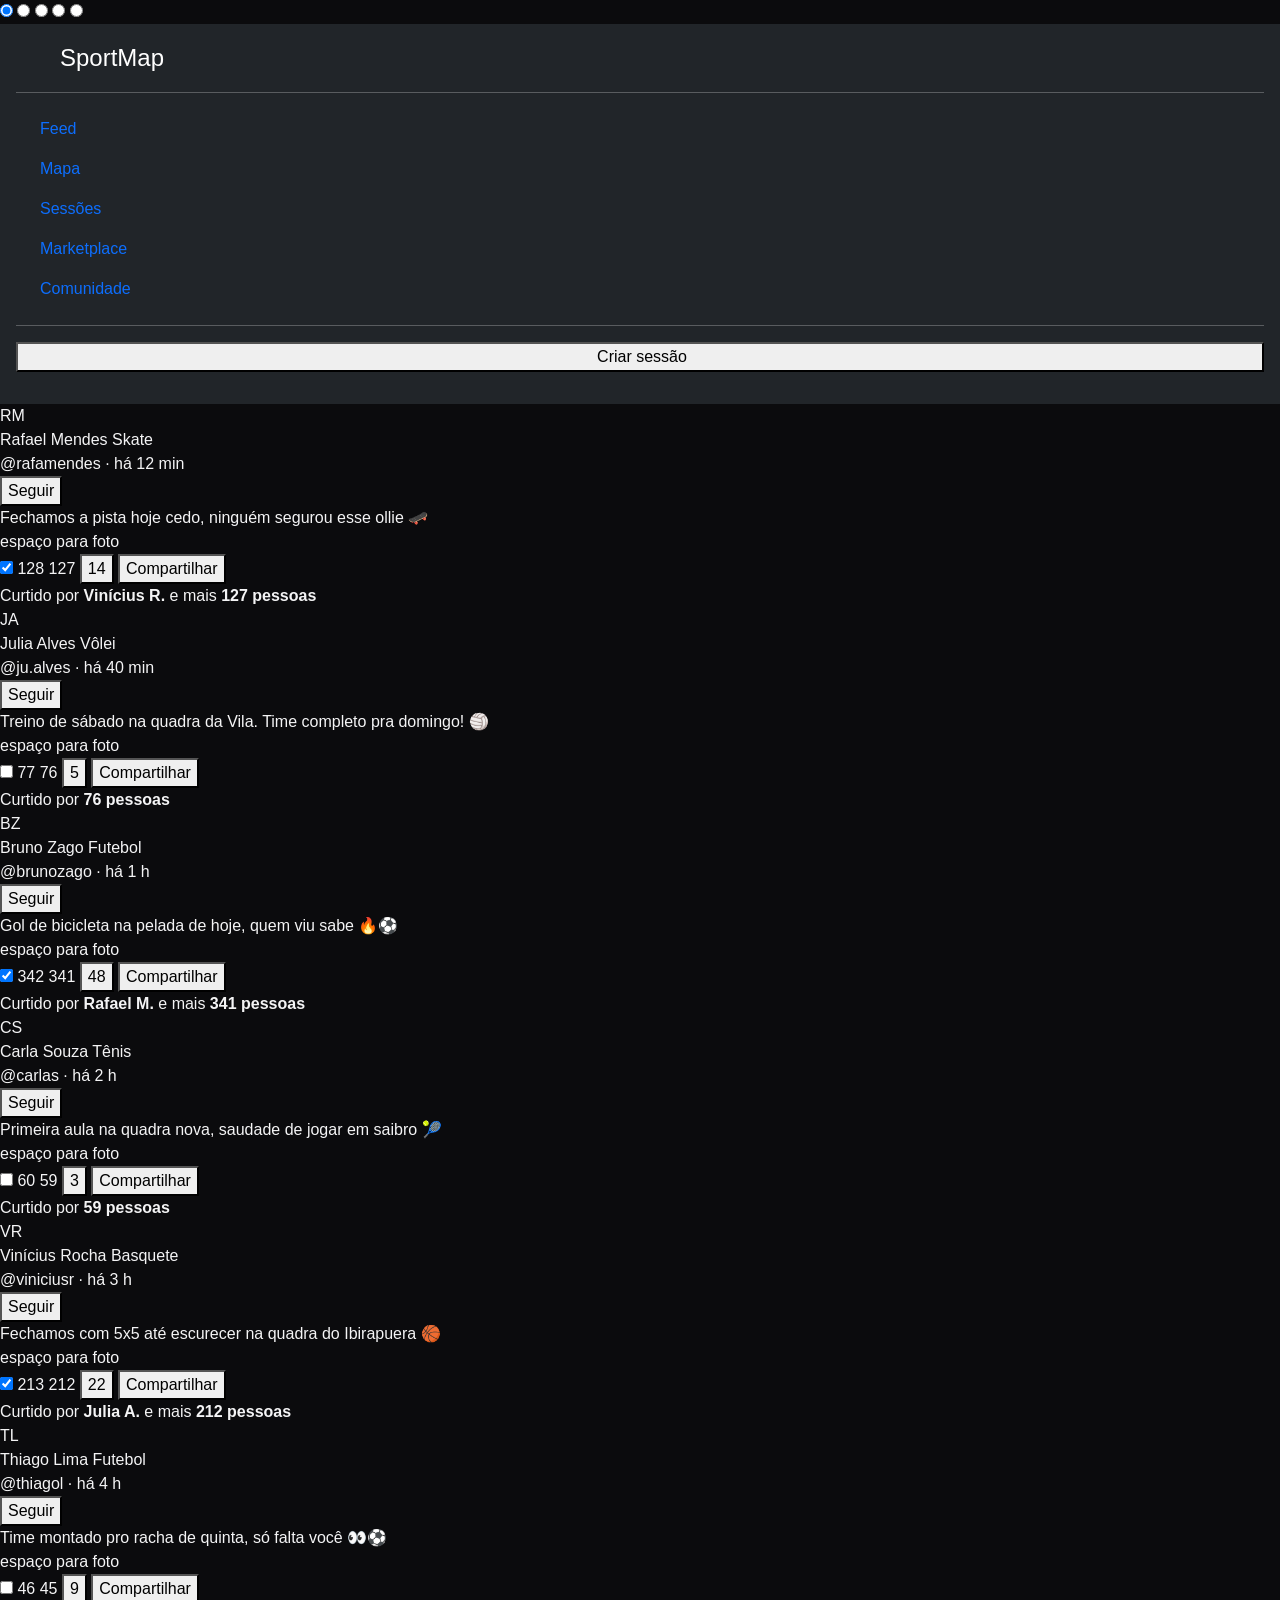
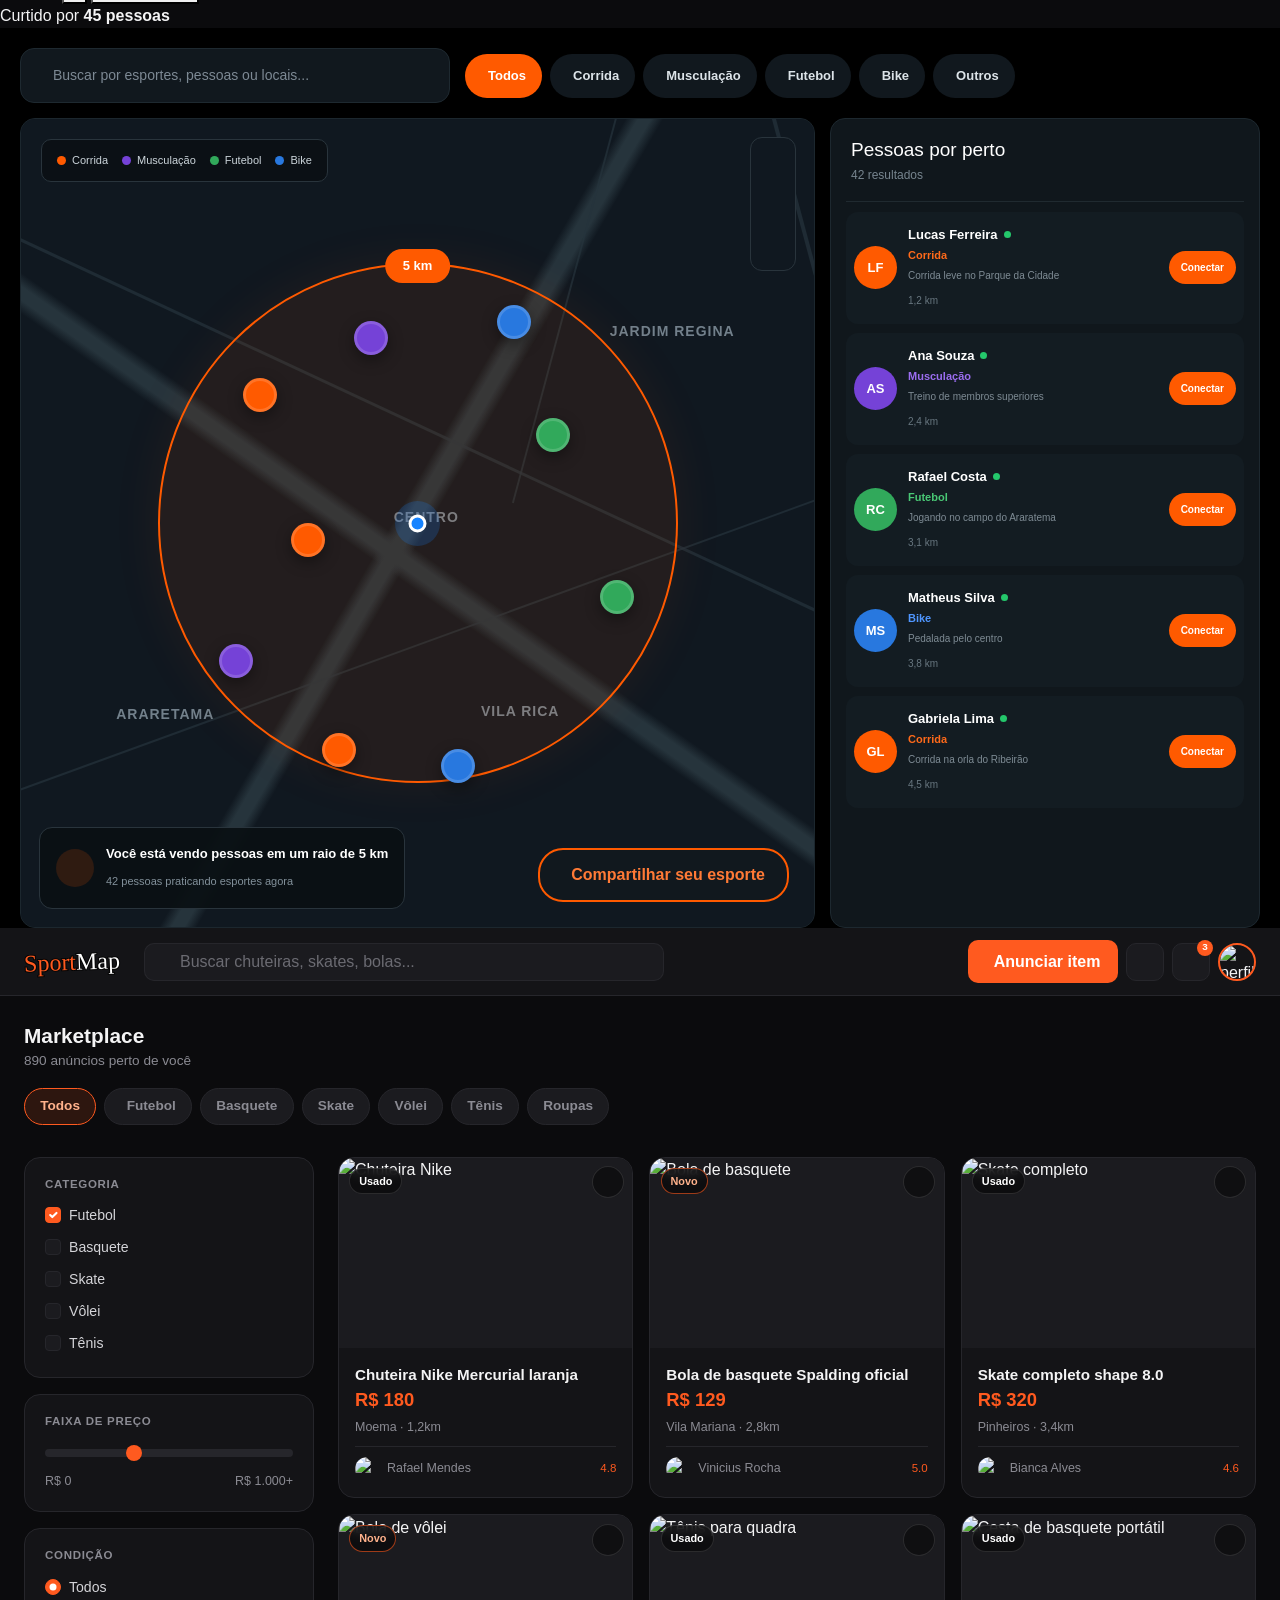
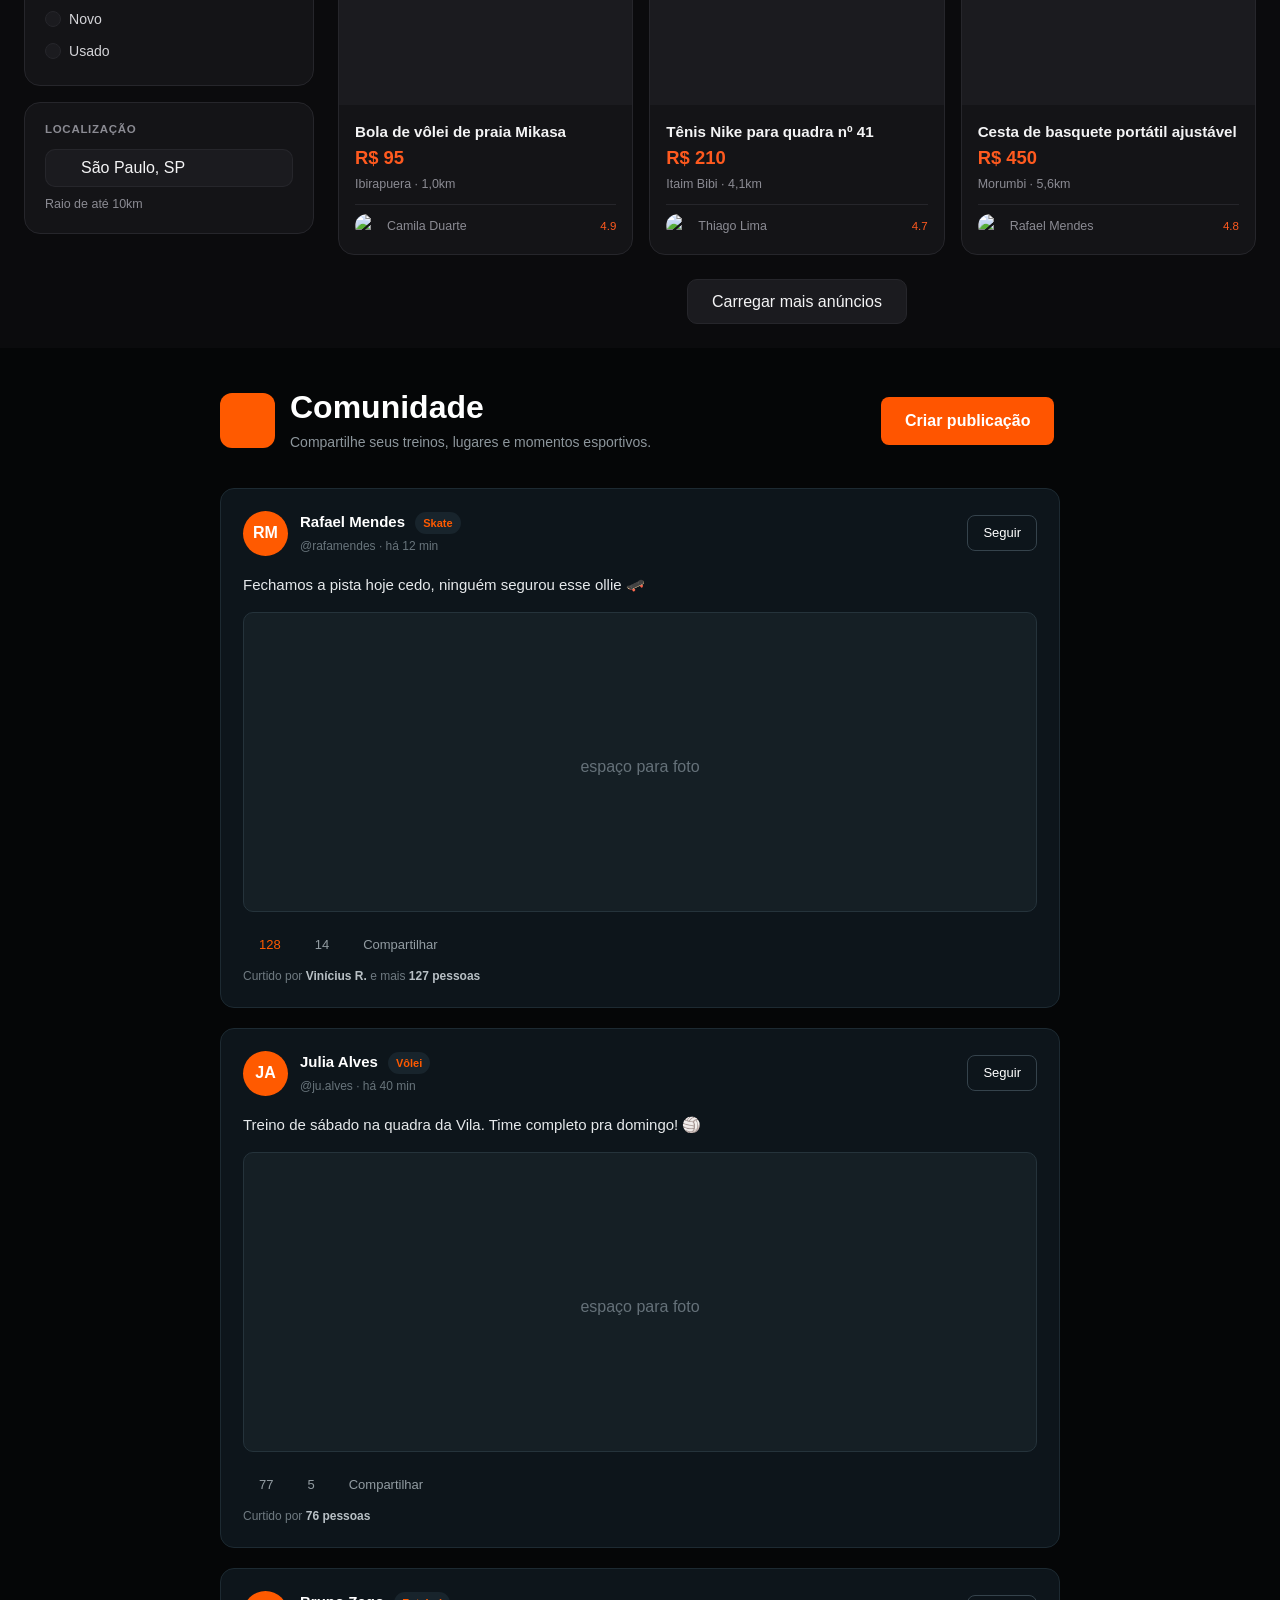
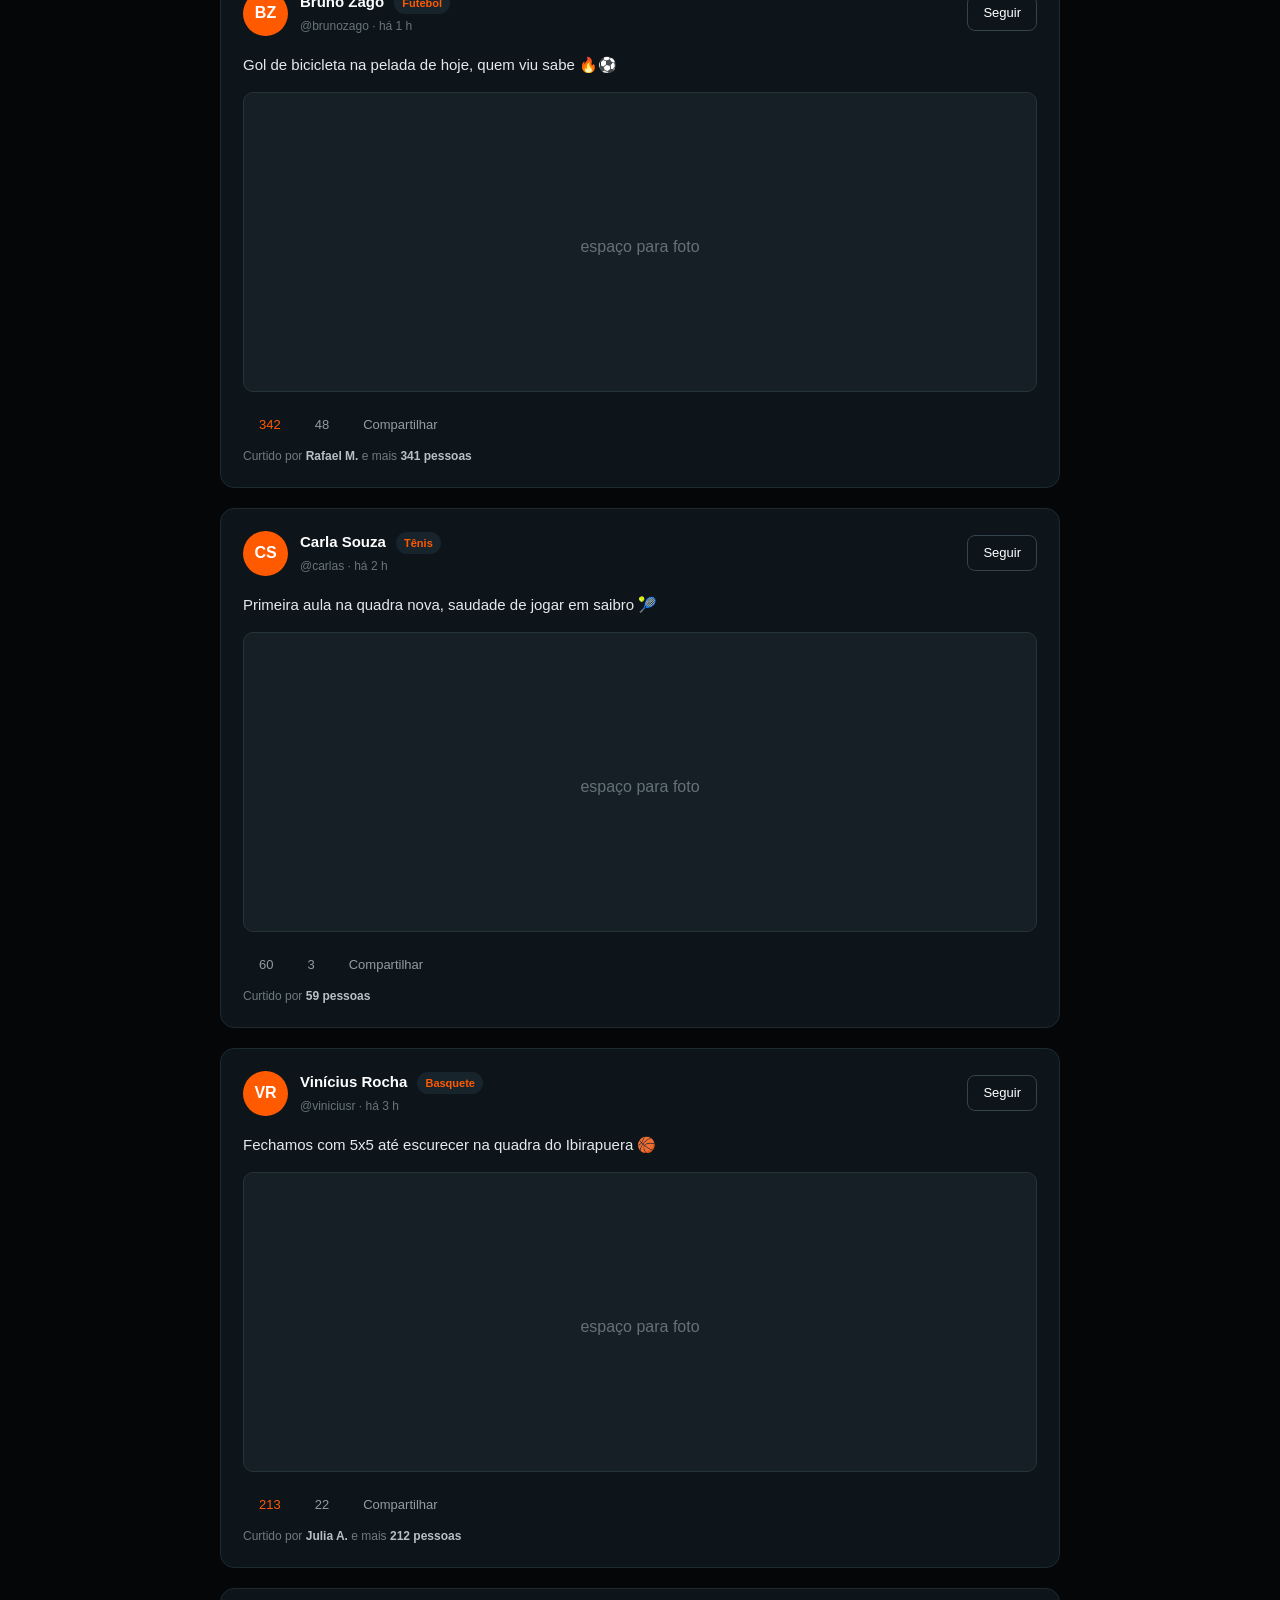
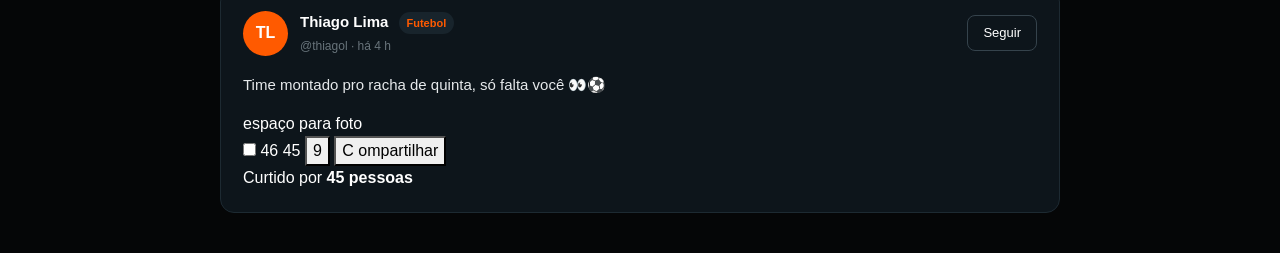
==== index.html @ 30d6f05d "Merge branch 'main' into fernanda" ====
<!doctype html>
<html lang="pt-br">

<head>
  <meta charset="utf-8" />
  <meta name="viewport" content="width=device-width, initial-scale=1" />

  <title>SportMap</title>

  <link href="https://cdnjs.cloudflare.com/ajax/libs/twitter-bootstrap/5.3.3/css/bootstrap.min.css" rel="stylesheet" />

  <link href="https://cdnjs.cloudflare.com/ajax/libs/bootstrap-icons/1.11.3/font/bootstrap-icons.min.css"
    rel="stylesheet" />

  <link href="https://fonts.googleapis.com/css2?family=Archivo:wght@500;600;700;800&family=Archivo+Black&display=swap"
    rel="stylesheet" />

  <link rel="stylesheet" href="css/principal.css" />
  <link rel="stylesheet" href="css/mapa.css" />
  <link rel="stylesheet" href="css/mk.css" />
  <link rel="stylesheet" href="css/comunidade.css" />

</head>

<body>

  <div class="app-container">

    <!-- ================================================= -->
    <!-- RADIOS QUE CONTROLAM A NAVEGAÇÃO - SEM JAVASCRIPT -->
    <!-- ================================================= -->

    <input type="radio" name="nav" id="nav-home" class="nav-radio" checked />

    <input type="radio" name="nav" id="nav-dashboard" class="nav-radio" />

    <input type="radio" name="nav" id="nav-orders" class="nav-radio" />

    <input type="radio" name="nav" id="nav-products" class="nav-radio" />

    <input type="radio" name="nav" id="nav-customers" class="nav-radio" />


    <!-- ================================================= -->
    <!-- SIDEBAR -->
    <!-- ================================================= -->

    <div class="d-flex flex-column flex-shrink-0 p-3 text-white bg-dark sidebar">

      <!-- LOGO -->

      <a href="#" class="d-flex align-items-center mb-3 mb-md-0 me-md-auto text-white text-decoration-none">

        <div style="
              width: 34px;
              height: 34px;
              background: var(--orange);
              border-radius: 9px;
              display: flex;
              align-items: center;
              justify-content: center;
              margin-right: 10px;
            ">
          <i class="bi bi-diagram-3-fill text-white"></i>
        </div>

        <span class="fs-4">SportMap</span>

      </a>


      <hr />


      <!-- MENU -->

      <ul class="nav nav-pills flex-column mb-auto">

        <!-- FEED -->

        <li class="nav-item">

          <label for="nav-home" class="nav-link">

            <i class="bi bi-house-door me-2"></i>

            Feed

          </label>

        </li>


        <!-- MAPA -->

        <li>

          <label for="nav-dashboard" class="nav-link">

            <i class="bi bi-speedometer2 me-2"></i>

            Mapa

          </label>

        </li>


        <!-- SESSÕES -->

        <li>

          <label for="nav-orders" class="nav-link">

            <i class="bi bi-calendar-check me-2"></i>

            Sessões

          </label>

        </li>


        <!-- MARKETPLACE -->

        <li>

          <label for="nav-products" class="nav-link">

            <i class="bi bi-grid me-2"></i>

            Marketplace

          </label>

        </li>


        <!-- COMUNIDADE -->

        <li>

          <label for="nav-customers" class="nav-link">

            <i class="bi bi-people-fill me-2"></i>

            Comunidade

          </label>

        </li>

      </ul>


      <hr />


      <!-- CRIAR SESSÃO -->

      <button class="btn-create mb-3">

        <i class="bi bi-plus-lg me-1"></i>

        Criar sessão

      </button>


    </div>
    <!-- ================================================= -->
    <!-- FIM DA SIDEBAR -->
    <!-- ================================================= -->


    <!-- ================================================= -->
    <!-- MAIN CONTENT -->
    <!-- ================================================= -->

    <main class="main-content">


      <!-- ================================================= -->
      <!-- SEÇÃO: FEED -->
      <!-- ================================================= -->

      <section class="app-section" id="section-home">

        <div class="feed-wrap">


          <!-- POST 1 -->

          <article class="post-card">

            <div class="post-head">

              <div class="avatar">
                RM
              </div>

              <div class="post-user">

                <div class="name">

                  Rafael Mendes

                  <span class="sport-tag">
                    Skate
                  </span>

                </div>

                <div class="meta">
                  @rafamendes · há 12 min
                </div>

              </div>

              <button class="post-follow">
                Seguir
              </button>

            </div>


            <div class="post-caption">

              Fechamos a pista hoje cedo, ninguém segurou esse ollie 🛹

            </div>


            <div class="post-photo">

              <i class="bi bi-image"></i>

              espaço para foto

            </div>


            <div class="post-actions">

              <input type="checkbox" id="like1" class="like-checkbox" checked />

              <label for="like1" class="action-btn like-label">

                <span class="icon-liked">
                  <i class="bi bi-heart-fill"></i>
                </span>

                <span class="icon-unliked">
                  <i class="bi bi-heart"></i>
                </span>

                <span class="count-liked">
                  128
                </span>

                <span class="count-unliked">
                  127
                </span>

              </label>


              <button class="action-btn">

                <i class="bi bi-chat"></i>

                14

              </button>


              <button class="action-btn">

                <i class="bi bi-share"></i>

                Compartilhar

              </button>

            </div>


            <div class="post-likes">

              Curtido por
              <strong>Vinícius R.</strong>
              e mais
              <strong>127 pessoas</strong>

            </div>

          </article>


          <!-- POST 2 -->

          <article class="post-card">

            <div class="post-head">

              <div class="avatar">
                JA
              </div>

              <div class="post-user">

                <div class="name">

                  Julia Alves

                  <span class="sport-tag">
                    Vôlei
                  </span>

                </div>

                <div class="meta">
                  @ju.alves · há 40 min
                </div>

              </div>

              <button class="post-follow">
                Seguir
              </button>

            </div>


            <div class="post-caption">

              Treino de sábado na quadra da Vila. Time completo pra domingo! 🏐

            </div>


            <div class="post-photo">

              <i class="bi bi-image"></i>

              espaço para foto

            </div>


            <div class="post-actions">

              <input type="checkbox" id="like2" class="like-checkbox" />

              <label for="like2" class="action-btn like-label">

                <span class="icon-liked">
                  <i class="bi bi-heart-fill"></i>
                </span>

                <span class="icon-unliked">
                  <i class="bi bi-heart"></i>
                </span>

                <span class="count-liked">
                  77
                </span>

                <span class="count-unliked">
                  76
                </span>

              </label>


              <button class="action-btn">

                <i class="bi bi-chat"></i>

                5

              </button>


              <button class="action-btn">

                <i class="bi bi-share"></i>

                Compartilhar

              </button>

            </div>


            <div class="post-likes">

              Curtido por
              <strong>76 pessoas</strong>

            </div>

          </article>


          <!-- POST 3 -->

          <article class="post-card">

            <div class="post-head">

              <div class="avatar">
                BZ
              </div>

              <div class="post-user">

                <div class="name">

                  Bruno Zago

                  <span class="sport-tag">
                    Futebol
                  </span>

                </div>

                <div class="meta">
                  @brunozago · há 1 h
                </div>

              </div>

              <button class="post-follow">
                Seguir
              </button>

            </div>


            <div class="post-caption">

              Gol de bicicleta na pelada de hoje, quem viu sabe 🔥⚽

            </div>


            <div class="post-photo">

              <i class="bi bi-image"></i>

              espaço para foto

            </div>


            <div class="post-actions">

              <input type="checkbox" id="like3" class="like-checkbox" checked />

              <label for="like3" class="action-btn like-label">

                <span class="icon-liked">
                  <i class="bi bi-heart-fill"></i>
                </span>

                <span class="icon-unliked">
                  <i class="bi bi-heart"></i>
                </span>

                <span class="count-liked">
                  342
                </span>

                <span class="count-unliked">
                  341
                </span>

              </label>


              <button class="action-btn">

                <i class="bi bi-chat"></i>

                48

              </button>


              <button class="action-btn">

                <i class="bi bi-share"></i>

                Compartilhar

              </button>

            </div>


            <div class="post-likes">

              Curtido por
              <strong>Rafael M.</strong>
              e mais
              <strong>341 pessoas</strong>

            </div>

          </article>


          <!-- POST 4 -->

          <article class="post-card">

            <div class="post-head">

              <div class="avatar">
                CS
              </div>

              <div class="post-user">

                <div class="name">

                  Carla Souza

                  <span class="sport-tag">
                    Tênis
                  </span>

                </div>

                <div class="meta">
                  @carlas · há 2 h
                </div>

              </div>

              <button class="post-follow">
                Seguir
              </button>

            </div>


            <div class="post-caption">

              Primeira aula na quadra nova, saudade de jogar em saibro 🎾

            </div>


            <div class="post-photo">

              <i class="bi bi-image"></i>

              espaço para foto

            </div>


            <div class="post-actions">

              <input type="checkbox" id="like4" class="like-checkbox" />

              <label for="like4" class="action-btn like-label">

                <span class="icon-liked">
                  <i class="bi bi-heart-fill"></i>
                </span>

                <span class="icon-unliked">
                  <i class="bi bi-heart"></i>
                </span>

                <span class="count-liked">
                  60
                </span>

                <span class="count-unliked">
                  59
                </span>

              </label>


              <button class="action-btn">

                <i class="bi bi-chat"></i>

                3

              </button>


              <button class="action-btn">

                <i class="bi bi-share"></i>

                Compartilhar

              </button>

            </div>


            <div class="post-likes">

              Curtido por
              <strong>59 pessoas</strong>

            </div>

          </article>


          <!-- POST 5 -->

          <article class="post-card">

            <div class="post-head">

              <div class="avatar">
                VR
              </div>

              <div class="post-user">

                <div class="name">

                  Vinícius Rocha

                  <span class="sport-tag">
                    Basquete
                  </span>

                </div>

                <div class="meta">
                  @viniciusr · há 3 h
                </div>

              </div>

              <button class="post-follow">
                Seguir
              </button>

            </div>


            <div class="post-caption">

              Fechamos com 5x5 até escurecer na quadra do Ibirapuera 🏀

            </div>


            <div class="post-photo">

              <i class="bi bi-image"></i>

              espaço para foto

            </div>


            <div class="post-actions">

              <input type="checkbox" id="like5" class="like-checkbox" checked />

              <label for="like5" class="action-btn like-label">

                <span class="icon-liked">
                  <i class="bi bi-heart-fill"></i>
                </span>

                <span class="icon-unliked">
                  <i class="bi bi-heart"></i>
                </span>

                <span class="count-liked">
                  213
                </span>

                <span class="count-unliked">
                  212
                </span>

              </label>


              <button class="action-btn">

                <i class="bi bi-chat"></i>

                22

              </button>


              <button class="action-btn">

                <i class="bi bi-share"></i>

                Compartilhar

              </button>

            </div>


            <div class="post-likes">

              Curtido por
              <strong>Julia A.</strong>
              e mais
              <strong>212 pessoas</strong>

            </div>

          </article>


          <!-- POST 6 -->

          <article class="post-card">

            <div class="post-head">

              <div class="avatar">
                TL
              </div>

              <div class="post-user">

                <div class="name">

                  Thiago Lima

                  <span class="sport-tag">
                    Futebol
                  </span>

                </div>

                <div class="meta">
                  @thiagol · há 4 h
                </div>

              </div>

              <button class="post-follow">
                Seguir
              </button>

            </div>


            <div class="post-caption">

              Time montado pro racha de quinta, só falta você 👀⚽

            </div>


            <div class="post-photo">

              <i class="bi bi-image"></i>

              espaço para foto

            </div>


            <div class="post-actions">

              <input type="checkbox" id="like6" class="like-checkbox" />

              <label for="like6" class="action-btn like-label">

                <span class="icon-liked">
                  <i class="bi bi-heart-fill"></i>
                </span>

                <span class="icon-unliked">
                  <i class="bi bi-heart"></i>
                </span>

                <span class="count-liked">
                  46
                </span>

                <span class="count-unliked">
                  45
                </span>

              </label>


              <button class="action-btn">

                <i class="bi bi-chat"></i>

                9

              </button>


              <button class="action-btn">

                <i class="bi bi-share"></i>

                Compartilhar

              </button>

            </div>


            <div class="post-likes">

              Curtido por
              <strong>45 pessoas</strong>

            </div>

          </article>

        </div>

      </section>


      <!-- ================================================= -->
      <!-- SEÇÃO: MAPA -->
      <!-- ================================================= -->

      <section class="app-section" id="section-dashboard">

        <div class="map-page">


          <!-- TOPO DO MAPA -->

          <div class="map-top">

            <div class="map-search">

              <i class="bi bi-search"></i>

              <input type="text" placeholder="Buscar por esportes, pessoas ou locais..." />

            </div>


            <div class="sport-filters">


              <button class="sport-filter active">

                <i class="bi bi-grid"></i>

                Todos

              </button>


              <button class="sport-filter">

                <i class="bi bi-person-running"></i>

                Corrida

              </button>


              <button class="sport-filter">

                <i class="bi bi-dumbbell"></i>

                Musculação

              </button>


              <button class="sport-filter">

                <i class="bi bi-circle-fill"></i>

                Futebol

              </button>


              <button class="sport-filter">

                <i class="bi bi-bicycle"></i>

                Bike

              </button>


              <button class="sport-filter">

                <i class="bi bi-three-dots"></i>

                Outros

              </button>

            </div>

          </div>


          <!-- CONTEÚDO PRINCIPAL DO MAPA -->

          <div class="map-content">


            <!-- MAPA -->

            <div class="sport-map">


              <!-- FUNDO DO MAPA -->

              <div class="map-background">

                <div class="map-road road-1"></div>
                <div class="map-road road-2"></div>
                <div class="map-road road-3"></div>
                <div class="map-road road-4"></div>


                <span class="map-place place-1">
                  CENTRO
                </span>

                <span class="map-place place-2">
                  VILA RICA
                </span>

                <span class="map-place place-3">
                  JARDIM REGINA
                </span>

                <span class="map-place place-4">
                  ARARETAMA
                </span>

              </div>


              <!-- RAIO DE 5 KM -->

              <div class="radius-circle">

                <span class="radius-label">
                  5 km
                </span>

              </div>


              <!-- SUA LOCALIZAÇÃO -->

              <div class="user-location">

                <div class="user-pulse"></div>

                <div class="user-dot"></div>

              </div>


              <!-- MARCADORES -->

              <button class="sport-marker corrida marker-1">

                <i class="bi bi-person-running"></i>

              </button>


              <button class="sport-marker futebol marker-2">

                <i class="bi bi-circle-fill"></i>

              </button>


              <button class="sport-marker bike marker-3">

                <i class="bi bi-bicycle"></i>

              </button>


              <button class="sport-marker musculacao marker-4">

                <i class="bi bi-dumbbell"></i>

              </button>


              <button class="sport-marker corrida marker-5">

                <i class="bi bi-person-running"></i>

              </button>


              <button class="sport-marker futebol marker-6">

                <i class="bi bi-circle-fill"></i>

              </button>


              <button class="sport-marker bike marker-7">

                <i class="bi bi-bicycle"></i>

              </button>


              <button class="sport-marker corrida marker-8">

                <i class="bi bi-person-running"></i>

              </button>


              <button class="sport-marker musculacao marker-9">

                <i class="bi bi-dumbbell"></i>

              </button>


              <!-- CONTROLES -->

              <div class="map-controls">

                <button>
                  <i class="bi bi-plus-lg"></i>
                </button>

                <button>
                  <i class="bi bi-dash-lg"></i>
                </button>

                <button>
                  <i class="bi bi-crosshair"></i>
                </button>

              </div>


              <!-- INFORMAÇÃO DO RAIO -->

              <div class="radius-info">

                <div class="radius-info-icon">

                  <i class="bi bi-geo-alt-fill"></i>

                </div>


                <div>

                  <strong>
                    Você está vendo pessoas em um raio de 5 km
                  </strong>

                  <span>
                    42 pessoas praticando esportes agora
                  </span>

                </div>

              </div>


              <!-- LEGENDA -->

              <div class="map-legend">


                <div class="legend-item">

                  <span class="legend-dot corrida"></span>

                  Corrida

                </div>


                <div class="legend-item">

                  <span class="legend-dot musculacao"></span>

                  Musculação

                </div>


                <div class="legend-item">

                  <span class="legend-dot futebol"></span>

                  Futebol

                </div>


                <div class="legend-item">

                  <span class="legend-dot bike"></span>

                  Bike

                </div>

              </div>


              <!-- COMPARTILHAR -->

              <button class="share-sport-button">

                <i class="bi bi-share"></i>

                Compartilhar seu esporte

              </button>

            </div>


            <!-- ================================================= -->
            <!-- PESSOAS POR PERTO -->
            <!-- ================================================= -->

            <aside class="nearby-people">


              <div class="nearby-header">

                <div>

                  <h2>
                    Pessoas por perto
                  </h2>

                  <span>
                    42 resultados
                  </span>

                </div>

                <i class="bi bi-people"></i>

              </div>


              <!-- PESSOA 1 -->

              <div class="person-card">

                <div class="person-avatar">
                  LF
                </div>


                <div class="person-info">

                  <div class="person-name">

                    Lucas Ferreira

                    <span class="online"></span>

                  </div>


                  <div class="person-sport corrida-text">

                    <i class="bi bi-person-running"></i>

                    Corrida

                  </div>


                  <p>
                    Corrida leve no Parque da Cidade
                  </p>


                  <span class="person-distance">

                    <i class="bi bi-geo-alt"></i>

                    1,2 km

                  </span>

                </div>


                <button class="connect-button">
                  Conectar
                </button>

              </div>


              <!-- PESSOA 2 -->

              <div class="person-card">

                <div class="person-avatar avatar-purple">
                  AS
                </div>


                <div class="person-info">

                  <div class="person-name">

                    Ana Souza

                    <span class="online"></span>

                  </div>


                  <div class="person-sport musculacao-text">

                    <i class="bi bi-dumbbell"></i>

                    Musculação

                  </div>


                  <p>
                    Treino de membros superiores
                  </p>


                  <span class="person-distance">

                    <i class="bi bi-geo-alt"></i>

                    2,4 km

                  </span>

                </div>


                <button class="connect-button">
                  Conectar
                </button>

              </div>


              <!-- PESSOA 3 -->

              <div class="person-card">

                <div class="person-avatar avatar-green">
                  RC
                </div>


                <div class="person-info">

                  <div class="person-name">

                    Rafael Costa

                    <span class="online"></span>

                  </div>


                  <div class="person-sport futebol-text">

                    <i class="bi bi-circle-fill"></i>

                    Futebol

                  </div>


                  <p>
                    Jogando no campo do Araratema
                  </p>


                  <span class="person-distance">

                    <i class="bi bi-geo-alt"></i>

                    3,1 km

                  </span>

                </div>


                <button class="connect-button">
                  Conectar
                </button>

              </div>


              <!-- PESSOA 4 -->

              <div class="person-card">

                <div class="person-avatar avatar-blue">
                  MS
                </div>


                <div class="person-info">

                  <div class="person-name">

                    Matheus Silva

                    <span class="online"></span>

                  </div>


                  <div class="person-sport bike-text">

                    <i class="bi bi-bicycle"></i>

                    Bike

                  </div>


                  <p>
                    Pedalada pelo centro
                  </p>


                  <span class="person-distance">

                    <i class="bi bi-geo-alt"></i>

                    3,8 km

                  </span>

                </div>


                <button class="connect-button">
                  Conectar
                </button>

              </div>


              <!-- PESSOA 5 -->

              <div class="person-card">

                <div class="person-avatar">
                  GL
                </div>


                <div class="person-info">

                  <div class="person-name">

                    Gabriela Lima

                    <span class="online"></span>

                  </div>


                  <div class="person-sport corrida-text">

                    <i class="bi bi-person-running"></i>

                    Corrida

                  </div>


                  <p>
                    Corrida na orla do Ribeirão
                  </p>


                  <span class="person-distance">

                    <i class="bi bi-geo-alt"></i>

                    4,5 km

                  </span>

                </div>


                <button class="connect-button">
                  Conectar
                </button>

              </div>

            </aside>

          </div>

        </div>

      </section>


      <!-- ================================================= -->
      <!-- SEÇÃO: SESSÕES -->
      <!-- ================================================= -->

      <section class="app-section" id="section-orders">

      </section>


      <!-- ================================================= -->
      <!-- SEÇÃO: MARKETPLACE -->
      <!-- ================================================= -->

      <section class="app-section" id="section-products">


        <!-- ===== Topbar ===== -->
        <nav class="topbar d-flex align-items-center gap-3">
          <div class="logo-mark d-none d-sm-block"><span class="sport">Sport</span><span class="map">Map</span></div>

          <div class="flex-grow-1 mx-2" style="max-width:520px;">
            <div class="input-group">
              <span class="input-group-text search-input border-end-0"><i class="bi bi-search"></i></span>
              <input type="text" class="form-control search-input border-start-0"
                placeholder="Buscar chuteiras, skates, bolas...">
            </div>
          </div>

          <div class="ms-auto d-flex align-items-center gap-2">
            <button class="btn btn-orange d-none d-md-inline-flex align-items-center gap-2">
              <i class="bi bi-plus-lg"></i> Anunciar item
            </button>
            <button class="icon-btn"><i class="bi bi-heart"></i></button>
            <button class="icon-btn">
              <i class="bi bi-chat-dots"></i>
              <span class="icon-dot">3</span>
            </button>
            <img class="avatar-sm"
              src="https://images.unsplash.com/photo-1623605931891-d5b95ee98459?auto=format&fit=crop&w=100&q=60"
              alt="perfil">
          </div>
        </nav>

        <div class="container-fluid px-3 px-lg-4 py-4">

          <!-- Cabeçalho -->
          <div class="d-flex flex-wrap align-items-end justify-content-between mb-3 gap-2">
            <div>
              <div class="section-title">Marketplace</div>
              <div class="results-count">890 anúncios perto de você</div>
            </div>
            <button class="btn btn-orange d-inline-flex d-md-none align-items-center gap-2">
              <i class="bi bi-plus-lg"></i> Anunciar
            </button>
          </div>

          <!-- Categorias -->
          <div class="d-flex gap-2 overflow-auto pb-3 mb-3" style="scrollbar-width:none;">
            <a href="#" class="cat-pill active">Todos</a>
            <a href="#" class="cat-pill"><i class="bi bi-dribbble"></i> Futebol</a>
            <a href="#" class="cat-pill">Basquete</a>
            <a href="#" class="cat-pill">Skate</a>
            <a href="#" class="cat-pill">Vôlei</a>
            <a href="#" class="cat-pill">Tênis</a>
            <a href="#" class="cat-pill">Roupas</a>
          </div>

          <div class="row g-4">

            <!-- Filtros -->
            <div class="col-lg-3 filters-col">
              <div class="filters-card mb-3">
                <h6>Categoria</h6>
                <div class="form-check mb-2"><input class="form-check-input" type="checkbox" id="fFutebol"
                    checked><label class="form-check-label" for="fFutebol">Futebol</label></div>
                <div class="form-check mb-2"><input class="form-check-input" type="checkbox" id="fBasquete"><label
                    class="form-check-label" for="fBasquete">Basquete</label></div>
                <div class="form-check mb-2"><input class="form-check-input" type="checkbox" id="fSkate"><label
                    class="form-check-label" for="fSkate">Skate</label></div>
                <div class="form-check mb-2"><input class="form-check-input" type="checkbox" id="fVolei"><label
                    class="form-check-label" for="fVolei">Vôlei</label></div>
                <div class="form-check"><input class="form-check-input" type="checkbox" id="fTenis"><label
                    class="form-check-label" for="fTenis">Tênis</label></div>
              </div>

              <div class="filters-card mb-3">
                <h6>Faixa de preço</h6>
                <input type="range" class="form-range" min="0" max="1000" value="350">
                <div class="d-flex justify-content-between product-meta">
                  <span>R$ 0</span>
                  <span>R$ 1.000+</span>
                </div>
              </div>

              <div class="filters-card mb-3">
                <h6>Condição</h6>
                <div class="form-check mb-2"><input class="form-check-input" type="radio" name="cond" id="cTodos"
                    checked><label class="form-check-label" for="cTodos">Todos</label></div>
                <div class="form-check mb-2"><input class="form-check-input" type="radio" name="cond" id="cNovo"><label
                    class="form-check-label" for="cNovo">Novo</label></div>
                <div class="form-check"><input class="form-check-input" type="radio" name="cond" id="cUsado"><label
                    class="form-check-label" for="cUsado">Usado</label></div>
              </div>

              <div class="filters-card">
                <h6>Localização</h6>
                <div class="input-group">
                  <span class="input-group-text search-input border-end-0"><i class="bi bi-geo-alt"></i></span>
                  <input type="text" class="form-control search-input border-start-0" value="São Paulo, SP">
                </div>
                <div class="product-meta mt-2">Raio de até 10km</div>
              </div>
            </div>

            <!-- Grid de produtos -->
            <div class="col-lg-9">
              <div class="row row-cols-1 row-cols-sm-2 row-cols-xl-3 g-3">

                <div class="col">
                  <div class="product-card">
                    <div class="product-img-wrap">
                      <img
                        src="https://images.unsplash.com/photo-1451256656121-9ffc0c898a49?auto=format&fit=crop&w=500&q=70"
                        alt="Chuteira Nike">
                      <span class="badge-condition">Usado</span>
                      <button class="fav-btn"><i class="bi bi-heart"></i></button>
                    </div>
                    <div class="p-3">
                      <div class="product-title">Chuteira Nike Mercurial laranja</div>
                      <div class="product-price">R$ 180</div>
                      <div class="product-meta mt-1"><i class="bi bi-geo-alt"></i> Moema · 1,2km</div>
                      <div class="seller-row d-flex align-items-center gap-2">
                        <img class="seller-avatar"
                          src="https://images.unsplash.com/photo-1623605931891-d5b95ee98459?auto=format&fit=crop&w=60&q=60"
                          alt="vendedor">
                        <span class="product-meta">Rafael Mendes</span>
                        <span class="stars ms-auto"><i class="bi bi-star-fill"></i> 4.8</span>
                      </div>
                    </div>
                  </div>
                </div>

                <div class="col">
                  <div class="product-card">
                    <div class="product-img-wrap">
                      <img
                        src="https://images.unsplash.com/photo-1595795279832-13f0df36fbb9?auto=format&fit=crop&w=500&q=70"
                        alt="Bola de basquete">
                      <span class="badge-condition novo">Novo</span>
                      <button class="fav-btn"><i class="bi bi-heart"></i></button>
                    </div>
                    <div class="p-3">
                      <div class="product-title">Bola de basquete Spalding oficial</div>
                      <div class="product-price">R$ 129</div>
                      <div class="product-meta mt-1"><i class="bi bi-geo-alt"></i> Vila Mariana · 2,8km</div>
                      <div class="seller-row d-flex align-items-center gap-2">
                        <img class="seller-avatar"
                          src="https://images.unsplash.com/photo-1567516364473-233c4b6fcfbe?auto=format&fit=crop&w=60&q=60"
                          alt="vendedor">
                        <span class="product-meta">Vinicius Rocha</span>
                        <span class="stars ms-auto"><i class="bi bi-star-fill"></i> 5.0</span>
                      </div>
                    </div>
                  </div>
                </div>

                <div class="col">
                  <div class="product-card">
                    <div class="product-img-wrap">
                      <img
                        src="https://images.unsplash.com/photo-1511190874914-2606678a0693?auto=format&fit=crop&w=500&q=70"
                        alt="Skate completo">
                      <span class="badge-condition">Usado</span>
                      <button class="fav-btn"><i class="bi bi-heart-fill" style="color:var(--sm-orange)"></i></button>
                    </div>
                    <div class="p-3">
                      <div class="product-title">Skate completo shape 8.0</div>
                      <div class="product-price">R$ 320</div>
                      <div class="product-meta mt-1"><i class="bi bi-geo-alt"></i> Pinheiros · 3,4km</div>
                      <div class="seller-row d-flex align-items-center gap-2">
                        <img class="seller-avatar"
                          src="https://images.unsplash.com/photo-1567516364473-233c4b6fcfbe?auto=format&fit=crop&w=60&q=60"
                          alt="vendedor">
                        <span class="product-meta">Bianca Alves</span>
                        <span class="stars ms-auto"><i class="bi bi-star-fill"></i> 4.6</span>
                      </div>
                    </div>
                  </div>
                </div>

                <div class="col">
                  <div class="product-card">
                    <div class="product-img-wrap">
                      <img
                        src="https://images.unsplash.com/photo-1565818819174-d76ccec8b2af?auto=format&fit=crop&w=500&q=70"
                        alt="Bola de vôlei">
                      <span class="badge-condition novo">Novo</span>
                      <button class="fav-btn"><i class="bi bi-heart"></i></button>
                    </div>
                    <div class="p-3">
                      <div class="product-title">Bola de vôlei de praia Mikasa</div>
                      <div class="product-price">R$ 95</div>
                      <div class="product-meta mt-1"><i class="bi bi-geo-alt"></i> Ibirapuera · 1,0km</div>
                      <div class="seller-row d-flex align-items-center gap-2">
                        <img class="seller-avatar"
                          src="https://images.unsplash.com/photo-1567516364473-233c4b6fcfbe?auto=format&fit=crop&w=60&q=60"
                          alt="vendedor">
                        <span class="product-meta">Camila Duarte</span>
                        <span class="stars ms-auto"><i class="bi bi-star-fill"></i> 4.9</span>
                      </div>
                    </div>
                  </div>
                </div>

                <div class="col">
                  <div class="product-card">
                    <div class="product-img-wrap">
                      <img
                        src="https://images.unsplash.com/photo-1579338908476-3a3a1d71a706?auto=format&fit=crop&w=500&q=70"
                        alt="Tênis para quadra">
                      <span class="badge-condition">Usado</span>
                      <button class="fav-btn"><i class="bi bi-heart"></i></button>
                    </div>
                    <div class="p-3">
                      <div class="product-title">Tênis Nike para quadra nº 41</div>
                      <div class="product-price">R$ 210</div>
                      <div class="product-meta mt-1"><i class="bi bi-geo-alt"></i> Itaim Bibi · 4,1km</div>
                      <div class="seller-row d-flex align-items-center gap-2">
                        <img class="seller-avatar"
                          src="https://images.unsplash.com/photo-1567516364473-233c4b6fcfbe?auto=format&fit=crop&w=60&q=60"
                          alt="vendedor">
                        <span class="product-meta">Thiago Lima</span>
                        <span class="stars ms-auto"><i class="bi bi-star-fill"></i> 4.7</span>
                      </div>
                    </div>
                  </div>
                </div>

                <div class="col">
                  <div class="product-card">
                    <div class="product-img-wrap">
                      <img
                        src="https://images.unsplash.com/photo-1653965189275-8cb10d9f0a81?auto=format&fit=crop&w=500&q=70"
                        alt="Cesta de basquete portátil">
                      <span class="badge-condition">Usado</span>
                      <button class="fav-btn"><i class="bi bi-heart"></i></button>
                    </div>
                    <div class="p-3">
                      <div class="product-title">Cesta de basquete portátil ajustável</div>
                      <div class="product-price">R$ 450</div>
                      <div class="product-meta mt-1"><i class="bi bi-geo-alt"></i> Morumbi · 5,6km</div>
                      <div class="seller-row d-flex align-items-center gap-2">
                        <img class="seller-avatar"
                          src="https://images.unsplash.com/photo-1623605931891-d5b95ee98459?auto=format&fit=crop&w=60&q=60"
                          alt="vendedor">
                        <span class="product-meta">Rafael Mendes</span>
                        <span class="stars ms-auto"><i class="bi bi-star-fill"></i> 4.8</span>
                      </div>
                    </div>
                  </div>
                </div>

              </div>

              <div class="text-center mt-4">
                <button class="btn btn-social px-4"
                  style="background:var(--sm-panel-2);border:1px solid var(--sm-border);color:var(--sm-text);border-radius:10px;padding:.6rem 1.2rem;">
                  Carregar mais anúncios
                </button>
              </div>
            </div>

          </div>
        </div>









      </section>


      <!-- ================================================= -->
      <!-- SEÇÃO: COMUNIDADE -->
      <!-- ================================================= -->

      <section class="app-section" id="section-customers">

        <div class="comunidade-container">


          <!-- CABEÇALHO -->
          <div class="comunidade-header">


            <div class="comunidade-icone">
              <i class="bi bi-people-fill"></i>
            </div>


            <div>
              <h1>Comunidade</h1>
              <p>
                Compartilhe seus treinos, lugares e momentos esportivos.
              </p>
            </div>


            <button style="
                background-color: rgb(255, 85, 0);
                color: #FFFFFF;
                border: none;
                border-radius: 8px;
                padding: 12px 24px;
                font-size: 16px;
                font-weight: 600;
                cursor: pointer;
                margin-left: 215px;
               ">
              Criar publicação
            </button>


          </div>




          <!-- FEED -->
          <div class="feed-comunidade">




            <!-- PUBLICAÇÃO 1 -->
            <article class="post-comunidade">


              <div class="post-header">


                <div class="post-avatar">
                  RM
                </div>


                <div class="post-usuario">


                  <div class="post-nome">
                    Rafael Mendes


                    <span class="post-esporte">
                      Skate
                    </span>
                  </div>


                  <div class="post-data">
                    @rafamendes · há 12 min
                  </div>


                </div>


                <button class="btn-seguir">
                  Seguir
                </button>


              </div>




              <div class="post-texto">
                Fechamos a pista hoje cedo, ninguém segurou esse ollie 🛹
              </div>




              <div class="post-imagem">


                <i class="bi bi-image"></i>


                <span>espaço para foto</span>


              </div>




              <div class="post-acoes">


                <button class="acao-post curtida">
                  <i class="bi bi-heart-fill"></i>
                  128
                </button>


                <button class="acao-post">
                  <i class="bi bi-chat"></i>
                  14
                </button>


                <button class="acao-post">
                  <i class="bi bi-share"></i>
                  Compartilhar
                </button>


              </div>




              <div class="post-curtidas">


                Curtido por <strong>Vinícius R.</strong> e mais
                <strong>127 pessoas</strong>


              </div>


            </article>






            <!-- PUBLICAÇÃO 2 -->
            <article class="post-comunidade">


              <div class="post-header">


                <div class="post-avatar">
                  JA
                </div>


                <div class="post-usuario">


                  <div class="post-nome">


                    Julia Alves


                    <span class="post-esporte">
                      Vôlei
                    </span>


                  </div>


                  <div class="post-data">
                    @ju.alves · há 40 min
                  </div>


                </div>


                <button class="btn-seguir">
                  Seguir
                </button>


              </div>




              <div class="post-texto">
                Treino de sábado na quadra da Vila. Time completo pra domingo! 🏐
              </div>




              <div class="post-imagem">


                <i class="bi bi-image"></i>


                <span>espaço para foto</span>


              </div>




              <div class="post-acoes">


                <button class="acao-post">
                  <i class="bi bi-heart"></i>
                  77
                </button>


                <button class="acao-post">
                  <i class="bi bi-chat"></i>
                  5
                </button>


                <button class="acao-post">
                  <i class="bi bi-share"></i>
                  Compartilhar
                </button>


              </div>




              <div class="post-curtidas">


                Curtido por <strong>76 pessoas</strong>


              </div>


            </article>






            <!-- PUBLICAÇÃO 3 -->
            <article class="post-comunidade">


              <div class="post-header">


                <div class="post-avatar">
                  BZ
                </div>


                <div class="post-usuario">


                  <div class="post-nome">


                    Bruno Zago


                    <span class="post-esporte">
                      Futebol
                    </span>


                  </div>


                  <div class="post-data">
                    @brunozago · há 1 h
                  </div>


                </div>


                <button class="btn-seguir">
                  Seguir
                </button>


              </div>




              <div class="post-texto">
                Gol de bicicleta na pelada de hoje, quem viu sabe 🔥⚽
              </div>




              <div class="post-imagem">


                <i class="bi bi-image"></i>


                <span>espaço para foto</span>


              </div>




              <div class="post-acoes">


                <button class="acao-post curtida">
                  <i class="bi bi-heart-fill"></i>
                  342
                </button>


                <button class="acao-post">
                  <i class="bi bi-chat"></i>
                  48
                </button>


                <button class="acao-post">
                  <i class="bi bi-share"></i>
                  Compartilhar
                </button>


              </div>




              <div class="post-curtidas">


                Curtido por <strong>Rafael M.</strong> e mais
                <strong>341 pessoas</strong>


              </div>


            </article>






            <!-- PUBLICAÇÃO 4 -->
            <article class="post-comunidade">


              <div class="post-header">


                <div class="post-avatar">
                  CS
                </div>


                <div class="post-usuario">


                  <div class="post-nome">


                    Carla Souza


                    <span class="post-esporte">
                      Tênis
                    </span>


                  </div>


                  <div class="post-data">
                    @carlas · há 2 h
                  </div>


                </div>


                <button class="btn-seguir">
                  Seguir
                </button>


              </div>




              <div class="post-texto">
                Primeira aula na quadra nova, saudade de jogar em saibro 🎾
              </div>




              <div class="post-imagem">


                <i class="bi bi-image"></i>


                <span>espaço para foto</span>


              </div>




              <div class="post-acoes">


                <button class="acao-post">
                  <i class="bi bi-heart"></i>
                  60
                </button>


                <button class="acao-post">
                  <i class="bi bi-chat"></i>
                  3
                </button>


                <button class="acao-post">
                  <i class="bi bi-share"></i>
                  Compartilhar
                </button>


              </div>




              <div class="post-curtidas">


                Curtido por <strong>59 pessoas</strong>


              </div>


            </article>






            <!-- PUBLICAÇÃO 5 -->
            <article class="post-comunidade">


              <div class="post-header">


                <div class="post-avatar">
                  VR
                </div>


                <div class="post-usuario">


                  <div class="post-nome">


                    Vinícius Rocha


                    <span class="post-esporte">
                      Basquete
                    </span>


                  </div>


                  <div class="post-data">
                    @viniciusr · há 3 h
                  </div>


                </div>


                <button class="btn-seguir">
                  Seguir
                </button>


              </div>




              <div class="post-texto">
                Fechamos com 5x5 até escurecer na quadra do Ibirapuera 🏀
              </div>




              <div class="post-imagem">


                <i class="bi bi-image"></i>


                <span>espaço para foto</span>


              </div>




              <div class="post-acoes">


                <button class="acao-post curtida">
                  <i class="bi bi-heart-fill"></i>
                  213
                </button>


                <button class="acao-post">
                  <i class="bi bi-chat"></i>
                  22
                </button>


                <button class="acao-post">
                  <i class="bi bi-share"></i>
                  Compartilhar
                </button>


              </div>




              <div class="post-curtidas">


                Curtido por <strong>Julia A.</strong> e mais
                <strong>212 pessoas</strong>


              </div>


            </article>






            <!-- PUBLICAÇÃO 6 -->
            <article class="post-comunidade">


              <div class="post-header">


                <div class="post-avatar">
                  TL
                </div>


                <div class="post-usuario">


                  <div class="post-nome">


                    Thiago Lima


                    <span class="post-esporte">
                      Futebol
                    </span>


                  </div>


                  <div class="post-data">
                    @thiagol · há 4 h
                  </div>


                </div>


                <button class="btn-seguir">
                  Seguir
                </button>


              </div>




              <div class="post-texto">
                Time montado pro racha de quinta, só falta você 👀⚽
              </div>
              <!-- FOTO AQUI -->
              <div class="post-photo">
                <i class="bi bi-image"></i>espaço para foto
              </div>
              <div class="post-actions">
                <input type="checkbox" id="like6" class="like-checkbox" />
                <label for="like6" class="action-btn like-label">
                  <span class="icon-liked"
                    ><i class="bi bi-heart-fill"></i
                  ></span>
                  <span class="icon-unliked"><i class="bi bi-heart"></i></span>
                  <span class="count-liked">46</span>
                  <span class="count-unliked">45</span>
                </label>
                <button class="action-btn"><i class="bi bi-chat"></i> 9</button>
                <button class="action-btn">
                  <i class="bi bi-share"></i> C ompartilhar
                </button>
              </div>
              <div class="post-likes">
                Curtido por <strong>45 pessoas</strong>


              </div>


            </article>




          </div>


        </div>


      </section>


    </main>
    <!-- ================================================= -->
    <!-- FIM DO MAIN -->
    <!-- ================================================= -->


  </div>
  <!-- ================================================= -->
  <!-- FIM DO APP-CONTAINER -->
  <!-- ================================================= -->


  <!-- BOOTSTRAP JS -->

  <script src="https://cdn.jsdelivr.net/npm/bootstrap@5.3.8/dist/js/bootstrap.bundle.min.js"
    integrity="sha384-FKyoEForCGlyvwx9Hj09JcYn3nv7wiPVlz7YYwJrWVcXK/BmnVDxM+D2scQbITxI"
    crossorigin="anonymous"></script>

</body>

</html>
---- css/mapa.css ----
/* =========================================
   MAPA - SPORTMAP
========================================= */

#section-dashboard {
    padding: 0;
    background: #000;
}

.map-page {
    width: 100%;
    height: 100vh;
    padding: 20px;
    box-sizing: border-box;
}


/* =========================================
   TOPO
========================================= */

.map-top {
    height: 55px;
    display: flex;
    gap: 15px;
    margin-bottom: 15px;
}


/* PESQUISA */

.map-search {
    width: 430px;
    height: 55px;
    background: #11181e;
    border: 1px solid #1e2930;
    border-radius: 14px;

    display: flex;
    align-items: center;

    padding: 0 18px;
}

.map-search i {
    color: #8b98a5;
    font-size: 18px;
}

.map-search input {
    width: 100%;
    background: transparent;
    border: none;
    outline: none;

    color: white;
    margin-left: 12px;

    font-size: 14px;
}

.map-search input::placeholder {
    color: #7d8994;
}


/* =========================================
   FILTROS
========================================= */

.sport-filters {
    display: flex;
    gap: 8px;
    align-items: center;
}

.sport-filter {
    height: 44px;

    padding: 0 16px;

    border: none;
    border-radius: 22px;

    background: #11181e;
    color: #dce3e8;

    font-weight: 600;
    font-size: 13px;

    cursor: pointer;

    display: flex;
    align-items: center;
    gap: 7px;
}

.sport-filter:hover {
    background: #1c252c;
}

.sport-filter.active {
    background: #ff5a00;
    color: white;
}


/* =========================================
   CONTEÚDO
========================================= */

.map-content {
    display: grid;

    grid-template-columns: minmax(0, 1fr) 430px;

    gap: 15px;

    height: calc(100vh - 90px);
}


/* =========================================
   MAPA
========================================= */

.sport-map {
    position: relative;

    overflow: hidden;

    border-radius: 15px;

    background: #101820;

    border: 1px solid #1c272e;
}


/* FUNDO DO MAPA */

.map-background {
    position: absolute;

    inset: 0;

    background:
        linear-gradient(
            35deg,
            transparent 45%,
            #26343c 46%,
            #26343c 47%,
            transparent 48%
        ),
        linear-gradient(
            120deg,
            transparent 48%,
            #26343c 49%,
            #26343c 50%,
            transparent 51%
        ),
        #101820;
}


/* ESTRADAS */

.map-road {
    position: absolute;

    background: #26343c;

    opacity: .7;
}

.road-1 {
    width: 130%;
    height: 3px;

    transform: rotate(25deg);

    top: 40%;
    left: -10%;
}

.road-2 {
    width: 120%;
    height: 2px;

    transform: rotate(-20deg);

    top: 65%;
    left: -10%;
}

.road-3 {
    width: 100%;
    height: 4px;

    transform: rotate(75deg);

    top: 0;
    left: 45%;
}

.road-4 {
    width: 100%;
    height: 2px;

    transform: rotate(105deg);

    top: 0;
    left: 25%;
}


/* =========================================
   NOMES DOS LOCAIS
========================================= */

.map-place {
    position: absolute;

    color: #72808b;

    font-size: 14px;

    font-weight: 600;

    letter-spacing: 1px;
}

.place-1 {
    left: 47%;
    top: 48%;
}

.place-2 {
    left: 58%;
    top: 72%;
}

.place-3 {
    right: 10%;
    top: 25%;
}

.place-4 {
    left: 12%;
    bottom: 25%;
}


/* =========================================
   RAIO DE 5 KM
========================================= */

.radius-circle {
    position: absolute;

    width: 520px;
    height: 520px;

    border-radius: 50%;

    border: 2px solid #ff5a00;

    background: rgba(255, 90, 0, .08);

    left: 50%;
    top: 50%;

    transform: translate(-50%, -50%);

    box-shadow:
        0 0 50px rgba(255, 90, 0, .08);
}


/* TEXTO 5 KM */

.radius-label {
    position: absolute;

    top: -16px;
    left: 50%;

    transform: translateX(-50%);

    background: #ff5a00;

    color: white;

    padding: 7px 18px;

    border-radius: 20px;

    font-weight: 700;

    font-size: 13px;
}


/* =========================================
   SUA LOCALIZAÇÃO
========================================= */

.user-location {
    position: absolute;

    left: 50%;
    top: 50%;

    transform: translate(-50%, -50%);

    width: 25px;
    height: 25px;

    z-index: 10;
}

.user-dot {
    position: absolute;

    width: 18px;
    height: 18px;

    background: #1683ff;

    border: 3px solid white;

    border-radius: 50%;

    left: 50%;
    top: 50%;

    transform: translate(-50%, -50%);

    z-index: 2;
}

.user-pulse {
    position: absolute;

    width: 45px;
    height: 45px;

    border-radius: 50%;

    background: rgba(22, 131, 255, .2);

    left: 50%;
    top: 50%;

    transform: translate(-50%, -50%);
}


/* =========================================
   MARCADORES
========================================= */

.sport-marker {
    position: absolute;

    width: 34px;
    height: 34px;

    border-radius: 50%;

    border: 3px solid rgba(255,255,255,.15);

    color: white;

    display: flex;
    align-items: center;
    justify-content: center;

    cursor: pointer;

    z-index: 5;

    box-shadow: 0 5px 15px rgba(0,0,0,.4);

    transition: .2s;
}

.sport-marker:hover {
    transform: scale(1.2);
}


/* POSIÇÕES */

.marker-1 {
    left: 28%;
    top: 32%;
}

.marker-2 {
    left: 65%;
    top: 37%;
}

.marker-3 {
    left: 60%;
    top: 23%;
}

.marker-4 {
    left: 42%;
    top: 25%;
}

.marker-5 {
    left: 34%;
    top: 50%;
}

.marker-6 {
    left: 73%;
    top: 57%;
}

.marker-7 {
    left: 53%;
    top: 78%;
}

.marker-8 {
    left: 38%;
    top: 76%;
}

.marker-9 {
    left: 25%;
    top: 65%;
}


/* CORES */

.corrida {
    background: #ff5a00;
}

.futebol {
    background: #31a95b;
}

.bike {
    background: #2878df;
}

.musculacao {
    background: #7542d7;
}


/* =========================================
   CONTROLES
========================================= */

.map-controls {
    position: absolute;

    right: 18px;
    top: 18px;

    display: flex;
    flex-direction: column;

    background: #101820;

    border: 1px solid #29343c;

    border-radius: 12px;

    overflow: hidden;

    z-index: 20;
}

.map-controls button {
    width: 44px;
    height: 44px;

    border: none;

    background: transparent;

    color: white;

    font-size: 18px;

    cursor: pointer;
}

.map-controls button:hover {
    background: #1d282f;
}


/* =========================================
   INFORMAÇÃO DO RAIO
========================================= */

.radius-info {
    position: absolute;

    left: 18px;
    bottom: 18px;

    display: flex;
    align-items: center;

    gap: 12px;

    padding: 16px;

    background: rgba(10, 16, 20, .94);

    border: 1px solid #29343c;

    border-radius: 13px;

    z-index: 20;
}

.radius-info-icon {
    width: 38px;
    height: 38px;

    border-radius: 50%;

    background: rgba(255,90,0,.15);

    color: #ff5a00;

    display: flex;
    align-items: center;
    justify-content: center;

    font-size: 18px;
}

.radius-info strong {
    display: block;

    color: white;

    font-size: 13px;

    margin-bottom: 5px;
}

.radius-info span {
    color: #82909a;

    font-size: 11px;
}


/* =========================================
   LEGENDA
========================================= */

.map-legend {
    position: absolute;

    left: 20px;
    top: 20px;

    padding: 12px 15px;

    display: flex;
    gap: 14px;

    background: rgba(10,16,20,.9);

    border-radius: 10px;

    border: 1px solid #29343c;

    z-index: 20;
}

.legend-item {
    color: #cbd4da;

    font-size: 11px;

    display: flex;
    align-items: center;

    gap: 6px;
}

.legend-dot {
    width: 9px;
    height: 9px;

    border-radius: 50%;
}


/* =========================================
   BOTÃO COMPARTILHAR
========================================= */

.share-sport-button {
    position: absolute;

    right: 25px;
    bottom: 25px;

    padding: 13px 22px;

    border-radius: 25px;

    background: #11181e;

    border: 2px solid #ff5a00;

    color: #ff7a36;

    font-weight: 700;

    cursor: pointer;

    display: flex;
    align-items: center;
    gap: 9px;

    z-index: 20;
}

.share-sport-button:hover {
    background: #ff5a00;

    color: white;
}


/* =========================================
   PAINEL DE PESSOAS
========================================= */

.nearby-people {
    background: #10171c;

    border: 1px solid #1d282f;

    border-radius: 15px;

    padding: 15px;

    overflow-y: auto;
}


/* CABEÇALHO */

.nearby-header {
    display: flex;

    justify-content: space-between;

    align-items: center;

    padding: 5px 5px 15px;

    border-bottom: 1px solid #202a30;

    margin-bottom: 10px;
}

.nearby-header h2 {
    margin: 0;

    color: white;

    font-size: 19px;
}

.nearby-header span {
    color: #77858f;

    font-size: 12px;
}

.nearby-header > i {
    color: #77858f;

    font-size: 18px;
}


/* =========================================
   CARD DE PESSOA
========================================= */

.person-card {
    display: flex;

    align-items: center;

    gap: 11px;

    padding: 13px 8px;

    background: #131c22;

    border-radius: 12px;

    margin-bottom: 9px;

    transition: .2s;
}

.person-card:hover {
    background: #19242b;
}


/* AVATAR */

.person-avatar {
    min-width: 43px;
    width: 43px;
    height: 43px;

    border-radius: 50%;

    background: #ff5a00;

    color: white;

    display: flex;

    align-items: center;

    justify-content: center;

    font-weight: 700;

    font-size: 13px;
}

.avatar-purple {
    background: #7542d7;
}

.avatar-green {
    background: #31a95b;
}

.avatar-blue {
    background: #2878df;
}


/* INFORMAÇÕES */

.person-info {
    min-width: 0;

    flex: 1;
}

.person-name {
    color: white;

    font-size: 13px;

    font-weight: 700;

    display: flex;
    align-items: center;

    gap: 6px;
}

.online {
    width: 7px;
    height: 7px;

    background: #24c76b;

    border-radius: 50%;
}


/* ESPORTE */

.person-sport {
    font-size: 11px;

    font-weight: 700;

    margin-top: 3px;
}

.corrida-text {
    color: #ff6a1a;
}

.musculacao-text {
    color: #9b6df0;
}

.futebol-text {
    color: #49c875;
}

.bike-text {
    color: #4f96ff;
}


/* DESCRIÇÃO */

.person-info p {
    color: #7e8b94;

    font-size: 10px;

    white-space: nowrap;

    overflow: hidden;

    text-overflow: ellipsis;

    margin: 4px 0;
}


/* DISTÂNCIA */

.person-distance {
    color: #687780;

    font-size: 10px;
}


/* =========================================
   CONECTAR
========================================= */

.connect-button {
    border: none;

    background: #ff5a00;

    color: white;

    font-size: 10px;

    font-weight: 700;

    padding: 9px 12px;

    border-radius: 18px;

    cursor: pointer;

    white-space: nowrap;
}

.connect-button:hover {
    background: #ff701f;
}


/* =========================================
   RESPONSIVO
========================================= */

@media (max-width: 1100px) {

    .map-content {
        grid-template-columns: 1fr;
    }

    .nearby-people {
        display: none;
    }

    .sport-filters {
        overflow-x: auto;
    }

    .map-search {
        width: 300px;
    }

}


@media (max-width: 700px) {

    .map-page {
        padding: 10px;
    }

    .map-top {
        flex-direction: column;

        height: auto;
    }

    .map-search {
        width: 100%;
    }

    .sport-filters {
        width: 100%;
    }

    .map-content {
        height: calc(100vh - 150px);
    }

    .radius-circle {
        width: 400px;
        height: 400px;
    }

    .map-legend {
        display: none;
    }

    .radius-info {
        left: 10px;
        bottom: 10px;
    }

    .share-sport-button {
        right: 10px;
        bottom: 10px;

        padding: 11px 15px;
    }

}
---- css/mk.css ----
:root{
    --sm-bg: #0b0b0d;
    --sm-panel: #141417;
    --sm-panel-2: #1b1b1f;
    --sm-border: #26262b;
    --sm-orange: #ff5a1f;
    --sm-orange-dark: #d94812;
    --sm-text: #f4f4f5;
    --sm-muted: #8b8b93;
  }
  html,body{
    background: var(--sm-bg);
    color: var(--sm-text);
    font-family: 'Inter', sans-serif;
    min-height: 100vh;
  }
  a{ text-decoration:none; }

  /* ===== Topbar ===== */
  .topbar{
    background: var(--sm-panel);
    border-bottom: 1px solid var(--sm-border);
    padding: .75rem 1.5rem;
    position: sticky; top:0; z-index: 20;
  }
  .logo-mark{
    font-family:'Permanent Marker',cursive;
    font-size: 1.5rem; line-height:1;
    display:inline-block; transform: rotate(-2deg);
  }
  .logo-mark span.sport{ color: var(--sm-orange); -webkit-text-stroke:2px #050505; paint-order:stroke fill; }
  .logo-mark span.map{ color:#fff; -webkit-text-stroke:2px #050505; paint-order:stroke fill; }

  .search-input{
    background: var(--sm-panel-2);
    border: 1px solid var(--sm-border);
    color: var(--sm-text);
    border-radius: 10px;
  }
  .search-input:focus{
    background: var(--sm-panel-2);
    border-color: var(--sm-orange);
    color: var(--sm-text);
    box-shadow: 0 0 0 3px rgba(255,90,31,.18);
  }
  .search-input::placeholder{ color:#6b6b72; }

  .icon-btn{
    width:38px; height:38px;
    border-radius:10px;
    background: var(--sm-panel-2);
    border: 1px solid var(--sm-border);
    color: var(--sm-text);
    display:flex; align-items:center; justify-content:center;
    position: relative;
  }
  .icon-btn:hover{ border-color:#3a3a40; color:var(--sm-text); }
  .icon-dot{
    position:absolute; top:-4px; right:-4px;
    background: var(--sm-orange);
    color:#fff; font-size:.62rem; font-weight:700;
    width:16px; height:16px; border-radius:50%;
    display:flex; align-items:center; justify-content:center;
  }
  .avatar-sm{
    width:38px; height:38px; border-radius:50%;
    object-fit:cover; border:2px solid var(--sm-orange);
  }
  .btn-orange{
    background: var(--sm-orange);
    border: none;
    color: #fff;
    font-weight: 700;
    padding: .6rem 1.1rem;
    border-radius: 10px;
    white-space:nowrap;
  }
  .btn-orange:hover{ background: var(--sm-orange-dark); color:#fff; }

  /* ===== Category pills ===== */
  .cat-pill{
    display:inline-flex; align-items:center; gap:.4rem;
    background: var(--sm-panel-2);
    border: 1px solid var(--sm-border);
    color: var(--sm-muted);
    padding: .45rem .95rem;
    border-radius: 999px;
    font-size: .85rem;
    font-weight: 600;
    white-space:nowrap;
  }
  .cat-pill.active{
    background: rgba(255,90,31,.14);
    border-color: var(--sm-orange);
    color: #ffb28c;
  }
  .cat-pill:hover{ color: var(--sm-text); }

  /* ===== Filters sidebar ===== */
  .filters-card{
    background: var(--sm-panel);
    border: 1px solid var(--sm-border);
    border-radius: 16px;
    padding: 1.25rem;
  }
  .filters-card h6{
    font-size: .72rem;
    text-transform: uppercase;
    letter-spacing: .06em;
    color: var(--sm-muted);
    font-weight: 700;
    margin-bottom: .75rem;
  }
  .form-check-input{
    background-color: var(--sm-panel-2);
    border-color: var(--sm-border);
  }
  .form-check-input:checked{
    background-color: var(--sm-orange);
    border-color: var(--sm-orange);
  }
  .form-check-label{ font-size:.88rem; color:#d4d4d8; }
  .form-range::-webkit-slider-thumb{ background: var(--sm-orange); }
  .form-range::-moz-range-thumb{ background: var(--sm-orange); }
  .form-range::-webkit-slider-runnable-track{ background: var(--sm-border); }

  /* ===== Product card ===== */
  .product-card{
    background: var(--sm-panel);
    border: 1px solid var(--sm-border);
    border-radius: 16px;
    overflow: hidden;
    height: 100%;
    transition: border-color .15s ease, transform .15s ease;
  }
  .product-card:hover{ border-color:#3a3a40; transform: translateY(-2px); }
  .product-img-wrap{
    position: relative;
    height: 190px;
    overflow: hidden;
    background: var(--sm-panel-2);
  }
  .product-img-wrap img{
    width:100%; height:100%; object-fit:cover;
  }
  .badge-condition{
    position:absolute; top:.65rem; left:.65rem;
    background: rgba(10,10,11,.75);
    border: 1px solid rgba(255,255,255,.12);
    color:#fff;
    font-size:.68rem; font-weight:700;
    padding:.25rem .55rem;
    border-radius:999px;
    backdrop-filter: blur(4px);
  }
  .badge-condition.novo{ border-color: rgba(255,90,31,.6); color:#ffb28c; }
  .fav-btn{
    position:absolute; top:.55rem; right:.55rem;
    width:32px; height:32px;
    background: rgba(10,10,11,.65);
    border: 1px solid rgba(255,255,255,.12);
    border-radius:50%;
    display:flex; align-items:center; justify-content:center;
    color:#fff;
    backdrop-filter: blur(4px);
  }
  .fav-btn:hover{ color: var(--sm-orange); }
  .product-price{
    color: var(--sm-orange);
    font-weight: 800;
    font-size: 1.15rem;
  }
  .product-title{
    font-size: .95rem;
    font-weight: 600;
    color: var(--sm-text);
    display:-webkit-box;
    -webkit-line-clamp:1;
    -webkit-box-orient:vertical;
    overflow:hidden;
  }
  .product-meta{
    font-size:.78rem;
    color: var(--sm-muted);
  }
  .seller-row{
    border-top: 1px solid var(--sm-border);
    padding-top:.6rem;
    margin-top:.6rem;
  }
  .seller-avatar{
    width:24px; height:24px; border-radius:50%; object-fit:cover;
  }
  .stars{ color: var(--sm-orange); font-size:.72rem; }

  .section-title{
    font-weight: 800;
    font-size: 1.3rem;
  }
  .results-count{ color: var(--sm-muted); font-size:.85rem; }

  @media (max-width: 991.98px){
    .filters-col{ display:none; }
  }
---- css/comunidade.css ----
/* ========================================
   COMUNIDADE
======================================== */


#section-customers {
    padding: 0;
    background-color: #050607;
    min-height: 100vh;
}




/* ========================================
   CONTAINER
======================================== */


.comunidade-container {


    width: 100%;


    max-width: 900px;


    margin: 0 auto;


    padding: 40px 30px;


    color: white;


}




/* ========================================
   CABEÇALHO
======================================== */


.comunidade-header {


    display: flex;


    align-items: center;


    gap: 15px;


    margin-bottom: 35px;


}




.comunidade-icone {


    width: 55px;


    height: 55px;


    background-color: #ff5a00;


    border-radius: 12px;


    display: flex;


    align-items: center;


    justify-content: center;


    font-size: 25px;


}




.comunidade-header h1 {


    margin: 0;


    font-size: 32px;


    font-weight: 700;


}




.comunidade-header p {


    margin: 5px 0 0;


    color: #8d969c;


    font-size: 14px;


}




/* ========================================
   FEED
======================================== */


.feed-comunidade {


    display: flex;


    flex-direction: column;


    gap: 20px;


}




/* ========================================
   POST
======================================== */


.post-comunidade {


    background-color: #0d151b;


    border: 1px solid #1d2a32;


    border-radius: 14px;


    padding: 22px;


}




/* ========================================
   CABEÇALHO DO POST
======================================== */


.post-header {


    display: flex;


    align-items: center;


    gap: 12px;


}




.post-avatar {


    width: 45px;


    height: 45px;


    min-width: 45px;


    border-radius: 50%;


    background-color: #ff5a00;


    color: white;


    display: flex;


    align-items: center;


    justify-content: center;


    font-weight: bold;


}




.post-usuario {


    flex: 1;


}




.post-nome {


    color: white;


    font-weight: 700;


    font-size: 15px;


}




.post-esporte {


    display: inline-block;


    margin-left: 6px;


    padding: 3px 8px;


    border-radius: 20px;


    background-color: #18242c;


    color: #ff5a00;


    font-size: 11px;


    font-weight: 600;


}




.post-data {


    margin-top: 3px;


    color: #68747b;


    font-size: 12px;


}




/* ========================================
   BOTÃO SEGUIR
======================================== */


.btn-seguir {


    background-color: transparent;


    border: 1px solid #35434c;


    color: white;


    padding: 7px 15px;


    border-radius: 8px;


    cursor: pointer;


    font-size: 13px;


}




.btn-seguir:hover {


    border-color: #ff5a00;


    color: #ff5a00;


}




/* ========================================
   TEXTO DO POST
======================================== */


.post-texto {


    margin-top: 18px;


    margin-bottom: 16px;


    color: #e6e9eb;


    font-size: 15px;


    line-height: 1.5;


}




/* ========================================
   IMAGEM
======================================== */


.post-imagem {


    width: 100%;


    height: 300px;


    border-radius: 10px;


    background-color: #151f25;


    border: 1px solid #25333b;


    display: flex;


    flex-direction: column;


    align-items: center;


    justify-content: center;


    gap: 10px;


    color: #657179;


}




.post-imagem i {


    font-size: 35px;


    color: #39474f;


}




/* ========================================
   AÇÕES
======================================== */


.post-acoes {


    display: flex;


    align-items: center;


    gap: 8px;


    margin-top: 15px;


}




.acao-post {


    background: transparent;


    border: none;


    color: #929ca2;


    padding: 8px 10px;


    border-radius: 7px;


    cursor: pointer;


    display: flex;


    align-items: center;


    gap: 6px;


    font-size: 13px;


}




.acao-post:hover {


    background-color: #172128;


    color: white;


}




.acao-post.curtida {


    color: #ff5a00;


}




.acao-post i {


    font-size: 17px;


}




/* ========================================
   CURTIDAS
======================================== */


.post-curtidas {


    margin-top: 4px;


    color: #6f7a81;


    font-size: 12px;


}




.post-curtidas strong {


    color: #b8c0c5;


}




/* ========================================
   RESPONSIVO
======================================== */


@media (max-width: 700px) {


    .comunidade-container {


        padding: 25px 15px;


    }




    .comunidade-header h1 {


        font-size: 26px;


    }




    .post-comunidade {


        padding: 17px;


    }




    .post-imagem {


        height: 220px;


    }




    .btn-seguir {


        padding: 6px 10px;


    }




    .acao-post {


        font-size: 12px;


    }


}
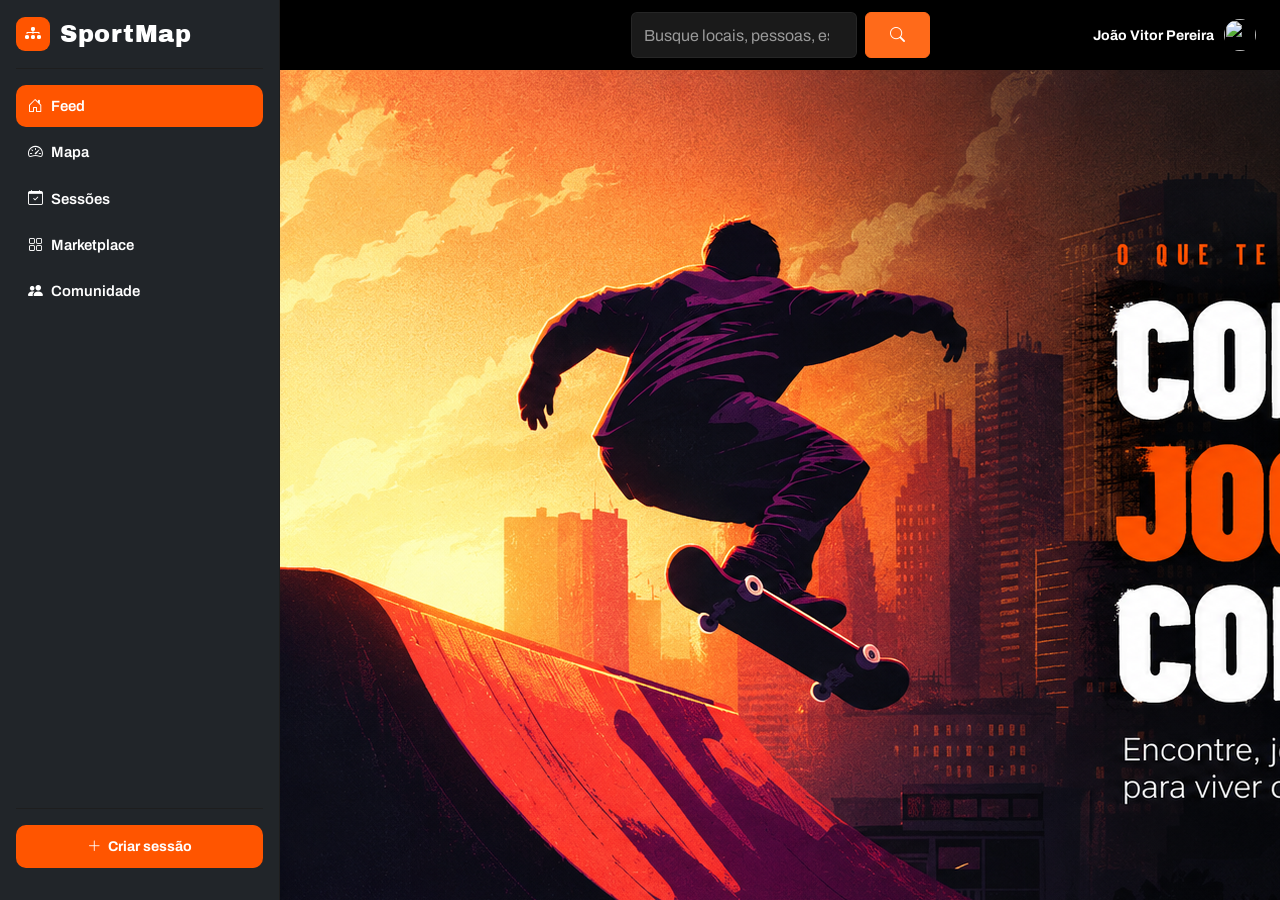
==== commit 872023b6: "feat: PR MURILO" ====
--- a/index.html
+++ b/index.html
@@ -1,57 +1,47 @@
 <!doctype html>
 <html lang="pt-br">
-
-<head>
-  <meta charset="utf-8" />
-  <meta name="viewport" content="width=device-width, initial-scale=1" />
-
-  <title>SportMap</title>
-
-  <link href="https://cdnjs.cloudflare.com/ajax/libs/twitter-bootstrap/5.3.3/css/bootstrap.min.css" rel="stylesheet" />
-
-  <link href="https://cdnjs.cloudflare.com/ajax/libs/bootstrap-icons/1.11.3/font/bootstrap-icons.min.css"
-    rel="stylesheet" />
-
-  <link href="https://fonts.googleapis.com/css2?family=Archivo:wght@500;600;700;800&family=Archivo+Black&display=swap"
-    rel="stylesheet" />
-
-  <link rel="stylesheet" href="css/principal.css" />
-  <link rel="stylesheet" href="css/mapa.css" />
-  <link rel="stylesheet" href="css/mk.css" />
-  <link rel="stylesheet" href="css/comunidade.css" />
-
-</head>
-
-<body>
-
-  <div class="app-container">
-
-    <!-- ================================================= -->
-    <!-- RADIOS QUE CONTROLAM A NAVEGAÇÃO - SEM JAVASCRIPT -->
-    <!-- ================================================= -->
-
-    <input type="radio" name="nav" id="nav-home" class="nav-radio" checked />
-
-    <input type="radio" name="nav" id="nav-dashboard" class="nav-radio" />
-
-    <input type="radio" name="nav" id="nav-orders" class="nav-radio" />
-
-    <input type="radio" name="nav" id="nav-products" class="nav-radio" />
-
-    <input type="radio" name="nav" id="nav-customers" class="nav-radio" />
-
-
-    <!-- ================================================= -->
-    <!-- SIDEBAR -->
-    <!-- ================================================= -->
-
-    <div class="d-flex flex-column flex-shrink-0 p-3 text-white bg-dark sidebar">
-
-      <!-- LOGO -->
-
-      <a href="#" class="d-flex align-items-center mb-3 mb-md-0 me-md-auto text-white text-decoration-none">
-
-        <div style="
+  <head>
+    <meta charset="utf-8" />
+    <meta name="viewport" content="width=device-width, initial-scale=1" />
+    <title>SportMap</title>
+    <link
+      href="https://cdnjs.cloudflare.com/ajax/libs/twitter-bootstrap/5.3.3/css/bootstrap.min.css"
+      rel="stylesheet"
+    />
+    <link
+      href="https://cdnjs.cloudflare.com/ajax/libs/bootstrap-icons/1.11.3/font/bootstrap-icons.min.css"
+      rel="stylesheet"
+    />
+    <link
+      href="https://fonts.googleapis.com/css2?family=Archivo:wght@500;600;700;800&family=Archivo+Black&display=swap"
+      rel="stylesheet"
+
+    />
+    <link rel="stylesheet" href="https://cdn.jsdelivr.net/npm/bootstrap-icons@1.13.1/font/bootstrap-icons.min.css">
+    <link rel="stylesheet" href="css/principal.css" />
+    <link rel="stylesheet" href="css/feed.css" />
+
+  </head>
+  <body>
+    <div class="app-container">
+      <!-- ===== radios ocultos que controlam a navegação (sem JS) ===== -->
+      <input type="radio" name="nav" id="nav-home" class="nav-radio" checked />
+      <input type="radio" name="nav" id="nav-dashboard" class="nav-radio" />
+      <input type="radio" name="nav" id="nav-orders" class="nav-radio" />
+      <input type="radio" name="nav" id="nav-products" class="nav-radio" />
+      <input type="radio" name="nav" id="nav-customers" class="nav-radio" />
+
+      
+      <!-- ============ SIDEBAR ============ -->
+      <div
+        class="d-flex flex-column flex-shrink-0 p-3 text-white bg-dark sidebar"
+      >
+        <a
+          href="#"
+          class="d-flex align-items-center mb-3 mb-md-0 me-md-auto text-white text-decoration-none"
+        >
+          <div
+            style="
               width: 34px;
               height: 34px;
               background: var(--orange);
@@ -60,2320 +50,323 @@
               align-items: center;
               justify-content: center;
               margin-right: 10px;
-            ">
-          <i class="bi bi-diagram-3-fill text-white"></i>
-        </div>
-
-        <span class="fs-4">SportMap</span>
-
-      </a>
-
-
-      <hr />
-
-
-      <!-- MENU -->
-
-      <ul class="nav nav-pills flex-column mb-auto">
-
-        <!-- FEED -->
-
-        <li class="nav-item">
-
-          <label for="nav-home" class="nav-link">
-
-            <i class="bi bi-house-door me-2"></i>
-
-            Feed
-
-          </label>
-
-        </li>
-
-
-        <!-- MAPA -->
-
-        <li>
-
-          <label for="nav-dashboard" class="nav-link">
-
-            <i class="bi bi-speedometer2 me-2"></i>
-
-            Mapa
-
-          </label>
-
-        </li>
-
-
-        <!-- SESSÕES -->
-
-        <li>
-
-          <label for="nav-orders" class="nav-link">
-
-            <i class="bi bi-calendar-check me-2"></i>
-
-            Sessões
-
-          </label>
-
-        </li>
-
-
-        <!-- MARKETPLACE -->
-
-        <li>
-
-          <label for="nav-products" class="nav-link">
-
-            <i class="bi bi-grid me-2"></i>
-
-            Marketplace
-
-          </label>
-
-        </li>
-
-
-        <!-- COMUNIDADE -->
-
-        <li>
-
-          <label for="nav-customers" class="nav-link">
-
-            <i class="bi bi-people-fill me-2"></i>
-
-            Comunidade
-
-          </label>
-
-        </li>
-
-      </ul>
-
-
-      <hr />
-
-
-      <!-- CRIAR SESSÃO -->
-
-      <button class="btn-create mb-3">
-
-        <i class="bi bi-plus-lg me-1"></i>
-
-        Criar sessão
-
-      </button>
-
-
-    </div>
-    <!-- ================================================= -->
-    <!-- FIM DA SIDEBAR -->
-    <!-- ================================================= -->
-
-
-    <!-- ================================================= -->
-    <!-- MAIN CONTENT -->
-    <!-- ================================================= -->
-
-    <main class="main-content">
-
-
-      <!-- ================================================= -->
-      <!-- SEÇÃO: FEED -->
-      <!-- ================================================= -->
-
-      <section class="app-section" id="section-home">
-
-        <div class="feed-wrap">
-
-
-          <!-- POST 1 -->
-
-          <article class="post-card">
-
-            <div class="post-head">
-
-              <div class="avatar">
-                RM
-              </div>
-
-              <div class="post-user">
-
-                <div class="name">
-
-                  Rafael Mendes
-
-                  <span class="sport-tag">
-                    Skate
-                  </span>
-
-                </div>
-
-                <div class="meta">
-                  @rafamendes · há 12 min
-                </div>
-
-              </div>
-
-              <button class="post-follow">
-                Seguir
-              </button>
-
+            "
+          >
+            <i class="bi bi-diagram-3-fill text-white"></i>
+          </div>
+          <span class="fs-4">SportMap</span>
+        </a>
+        <hr />
+        <ul class="nav nav-pills flex-column mb-auto">
+          <li class="nav-item">
+            <label for="nav-home" class="nav-link">
+              <i class="bi bi-house-door me-2"></i>
+              Feed
+            </label>
+          </li>
+          <li>
+            <label for="nav-dashboard" class="nav-link">
+              <i class="bi bi-speedometer2 me-2"></i>
+              Mapa
+            </label>
+          </li>
+          <li>
+            <label for="nav-orders" class="nav-link">
+              <i class="bi bi-calendar-check me-2"></i>
+              Sessões
+             
+            </label>
+          </li>
+          <li>
+            <label for="nav-products" class="nav-link">
+              <i class="bi bi-grid me-2"></i>
+              Marketplace
+            </label>
+          </li>
+          <li>
+            <label for="nav-customers" class="nav-link">
+              <i class="bi bi-people-fill me-2"></i>
+              Comunidade
+            </label>
+          </li>
+        </ul>
+        <hr />
+        <button class="btn-create mb-3">
+          <i class="bi bi-plus-lg me-1"></i> Criar sessão
+        </button>
+
+        <!-- menu do usuário, 100% CSS -->
+       
+      </div>
+
+      <!-- ============ MAIN CONTENT ============ -->
+      <main class="main-content">
+        <!-- ===================== SEÇÃO: FEED ===================== -->
+         <!-- murilo-->
+       <nav class="navbar navbar-dark bg-dark">
+  <div class="navbar-spacer"></div>
+
+  <form class="form-inline">
+    <input class="form-control mr-sm-2" type="search" placeholder="Busque locais, pessoas, esportes..." aria-label="Search">
+    <button class="btn btn-outline-success my-2 my-sm-0" type="submit"><i class="bi bi-search"></i></button>
+  </form>
+
+  <div class="user-menu">
+    <input
+      type="checkbox"
+      id="user-menu-toggle"
+      class="user-menu-toggle"
+    />
+    <label for="user-menu-toggle" class="user-menu-label">
+      <strong>João Vitor Pereira</strong>
+      <img
+        src="https://github.com/mdo.png"
+        alt=""
+        width="32"
+        height="32"
+        class="rounded-circle"
+      />
+    </label>
+  </div>
+</nav>
+          <!-- BANNER DO FEED -->
+          <div class="feed-hero">
+          <!-- FOTO AQUI -->
+            <div class="feed-hero-photo">
+              <img src="img/fundo.png" class="feed-hero-photo-img">
+            
             </div>
-
-
-            <div class="post-caption">
-
-              Fechamos a pista hoje cedo, ninguém segurou esse ollie 🛹
-
-            </div>
-
-
-            <div class="post-photo">
-
-              <i class="bi bi-image"></i>
-
-              espaço para foto
-
-            </div>
-
-
-            <div class="post-actions">
-
-              <input type="checkbox" id="like1" class="like-checkbox" checked />
-
-              <label for="like1" class="action-btn like-label">
-
-                <span class="icon-liked">
-                  <i class="bi bi-heart-fill"></i>
-                </span>
-
-                <span class="icon-unliked">
-                  <i class="bi bi-heart"></i>
-                </span>
-
-                <span class="count-liked">
-                  128
-                </span>
-
-                <span class="count-unliked">
-                  127
-                </span>
-
-              </label>
-
-
-              <button class="action-btn">
-
-                <i class="bi bi-chat"></i>
-
-                14
-
-              </button>
-
-
-              <button class="action-btn">
-
-                <i class="bi bi-share"></i>
-
-                Compartilhar
-
-              </button>
-
-            </div>
-
-
-            <div class="post-likes">
-
-              Curtido por
-              <strong>Vinícius R.</strong>
-              e mais
-              <strong>127 pessoas</strong>
-
-            </div>
-
-          </article>
-
-
-          <!-- POST 2 -->
-
-          <article class="post-card">
-
-            <div class="post-head">
-
-              <div class="avatar">
-                JA
-              </div>
-
-              <div class="post-user">
-
-                <div class="name">
-
-                  Julia Alves
-
-                  <span class="sport-tag">
-                    Vôlei
-                  </span>
-
-                </div>
-
-                <div class="meta">
-                  @ju.alves · há 40 min
-                </div>
-
-              </div>
-
-              <button class="post-follow">
-                Seguir
-              </button>
-
-            </div>
-
-
-            <div class="post-caption">
-
-              Treino de sábado na quadra da Vila. Time completo pra domingo! 🏐
-
-            </div>
-
-
-            <div class="post-photo">
-
-              <i class="bi bi-image"></i>
-
-              espaço para foto
-
-            </div>
-
-
-            <div class="post-actions">
-
-              <input type="checkbox" id="like2" class="like-checkbox" />
-
-              <label for="like2" class="action-btn like-label">
-
-                <span class="icon-liked">
-                  <i class="bi bi-heart-fill"></i>
-                </span>
-
-                <span class="icon-unliked">
-                  <i class="bi bi-heart"></i>
-                </span>
-
-                <span class="count-liked">
-                  77
-                </span>
-
-                <span class="count-unliked">
-                  76
-                </span>
-
-              </label>
-
-
-              <button class="action-btn">
-
-                <i class="bi bi-chat"></i>
-
-                5
-
-              </button>
-
-
-              <button class="action-btn">
-
-                <i class="bi bi-share"></i>
-
-                Compartilhar
-
-              </button>
-
-            </div>
-
-
-            <div class="post-likes">
-
-              Curtido por
-              <strong>76 pessoas</strong>
-
-            </div>
-
-          </article>
-
-
-          <!-- POST 3 -->
-
-          <article class="post-card">
-
-            <div class="post-head">
-
-              <div class="avatar">
-                BZ
-              </div>
-
-              <div class="post-user">
-
-                <div class="name">
-
-                  Bruno Zago
-
-                  <span class="sport-tag">
-                    Futebol
-                  </span>
-
-                </div>
-
-                <div class="meta">
-                  @brunozago · há 1 h
-                </div>
-
-              </div>
-
-              <button class="post-follow">
-                Seguir
-              </button>
-
-            </div>
-
-
-            <div class="post-caption">
-
-              Gol de bicicleta na pelada de hoje, quem viu sabe 🔥⚽
-
-            </div>
-
-
-            <div class="post-photo">
-
-              <i class="bi bi-image"></i>
-
-              espaço para foto
-
-            </div>
-
-
-            <div class="post-actions">
-
-              <input type="checkbox" id="like3" class="like-checkbox" checked />
-
-              <label for="like3" class="action-btn like-label">
-
-                <span class="icon-liked">
-                  <i class="bi bi-heart-fill"></i>
-                </span>
-
-                <span class="icon-unliked">
-                  <i class="bi bi-heart"></i>
-                </span>
-
-                <span class="count-liked">
-                  342
-                </span>
-
-                <span class="count-unliked">
-                  341
-                </span>
-
-              </label>
-
-
-              <button class="action-btn">
-
-                <i class="bi bi-chat"></i>
-
-                48
-
-              </button>
-
-
-              <button class="action-btn">
-
-                <i class="bi bi-share"></i>
-
-                Compartilhar
-
-              </button>
-
-            </div>
-
-
-            <div class="post-likes">
-
-              Curtido por
-              <strong>Rafael M.</strong>
-              e mais
-              <strong>341 pessoas</strong>
-
-            </div>
-
-          </article>
-
-
-          <!-- POST 4 -->
-
-          <article class="post-card">
-
-            <div class="post-head">
-
-              <div class="avatar">
-                CS
-              </div>
-
-              <div class="post-user">
-
-                <div class="name">
-
-                  Carla Souza
-
-                  <span class="sport-tag">
-                    Tênis
-                  </span>
-
-                </div>
-
-                <div class="meta">
-                  @carlas · há 2 h
-                </div>
-
-              </div>
-
-              <button class="post-follow">
-                Seguir
-              </button>
-
-            </div>
-
-
-            <div class="post-caption">
-
-              Primeira aula na quadra nova, saudade de jogar em saibro 🎾
-
-            </div>
-
-
-            <div class="post-photo">
-
-              <i class="bi bi-image"></i>
-
-              espaço para foto
-
-            </div>
-
-
-            <div class="post-actions">
-
-              <input type="checkbox" id="like4" class="like-checkbox" />
-
-              <label for="like4" class="action-btn like-label">
-
-                <span class="icon-liked">
-                  <i class="bi bi-heart-fill"></i>
-                </span>
-
-                <span class="icon-unliked">
-                  <i class="bi bi-heart"></i>
-                </span>
-
-                <span class="count-liked">
-                  60
-                </span>
-
-                <span class="count-unliked">
-                  59
-                </span>
-
-              </label>
-
-
-              <button class="action-btn">
-
-                <i class="bi bi-chat"></i>
-
-                3
-
-              </button>
-
-
-              <button class="action-btn">
-
-                <i class="bi bi-share"></i>
-
-                Compartilhar
-
-              </button>
-
-            </div>
-
-
-            <div class="post-likes">
-
-              Curtido por
-              <strong>59 pessoas</strong>
-
-            </div>
-
-          </article>
-
-
-          <!-- POST 5 -->
-
-          <article class="post-card">
-
-            <div class="post-head">
-
-              <div class="avatar">
-                VR
-              </div>
-
-              <div class="post-user">
-
-                <div class="name">
-
-                  Vinícius Rocha
-
-                  <span class="sport-tag">
-                    Basquete
-                  </span>
-
-                </div>
-
-                <div class="meta">
-                  @viniciusr · há 3 h
-                </div>
-
-              </div>
-
-              <button class="post-follow">
-                Seguir
-              </button>
-
-            </div>
-
-
-            <div class="post-caption">
-
-              Fechamos com 5x5 até escurecer na quadra do Ibirapuera 🏀
-
-            </div>
-
-
-            <div class="post-photo">
-
-              <i class="bi bi-image"></i>
-
-              espaço para foto
-
-            </div>
-
-
-            <div class="post-actions">
-
-              <input type="checkbox" id="like5" class="like-checkbox" checked />
-
-              <label for="like5" class="action-btn like-label">
-
-                <span class="icon-liked">
-                  <i class="bi bi-heart-fill"></i>
-                </span>
-
-                <span class="icon-unliked">
-                  <i class="bi bi-heart"></i>
-                </span>
-
-                <span class="count-liked">
-                  213
-                </span>
-
-                <span class="count-unliked">
-                  212
-                </span>
-
-              </label>
-
-
-              <button class="action-btn">
-
-                <i class="bi bi-chat"></i>
-
-                22
-
-              </button>
-
-
-              <button class="action-btn">
-
-                <i class="bi bi-share"></i>
-
-                Compartilhar
-
-              </button>
-
-            </div>
-
-
-            <div class="post-likes">
-
-              Curtido por
-              <strong>Julia A.</strong>
-              e mais
-              <strong>212 pessoas</strong>
-
-            </div>
-
-          </article>
-
-
-          <!-- POST 6 -->
-
-          <article class="post-card">
-
-            <div class="post-head">
-
-              <div class="avatar">
-                TL
-              </div>
-
-              <div class="post-user">
-
-                <div class="name">
-
-                  Thiago Lima
-
-                  <span class="sport-tag">
-                    Futebol
-                  </span>
-
-                </div>
-
-                <div class="meta">
-                  @thiagol · há 4 h
-                </div>
-
-              </div>
-
-              <button class="post-follow">
-                Seguir
-              </button>
-
-            </div>
-
-
-            <div class="post-caption">
-
-              Time montado pro racha de quinta, só falta você 👀⚽
-
-            </div>
-
-
-            <div class="post-photo">
-
-              <i class="bi bi-image"></i>
-
-              espaço para foto
-
-            </div>
-
-
-            <div class="post-actions">
-
-              <input type="checkbox" id="like6" class="like-checkbox" />
-
-              <label for="like6" class="action-btn like-label">
-
-                <span class="icon-liked">
-                  <i class="bi bi-heart-fill"></i>
-                </span>
-
-                <span class="icon-unliked">
-                  <i class="bi bi-heart"></i>
-                </span>
-
-                <span class="count-liked">
-                  46
-                </span>
-
-                <span class="count-unliked">
-                  45
-                </span>
-
-              </label>
-
-
-              <button class="action-btn">
-
-                <i class="bi bi-chat"></i>
-
-                9
-
-              </button>
-
-
-              <button class="action-btn">
-
-                <i class="bi bi-share"></i>
-
-                Compartilhar
-
-              </button>
-
-            </div>
-
-
-            <div class="post-likes">
-
-              Curtido por
-              <strong>45 pessoas</strong>
-
-            </div>
-
-          </article>
-
-        </div>
-
-      </section>
-
-
-      <!-- ================================================= -->
-      <!-- SEÇÃO: MAPA -->
-      <!-- ================================================= -->
-
-      <section class="app-section" id="section-dashboard">
-
-        <div class="map-page">
-
-
-          <!-- TOPO DO MAPA -->
-
-          <div class="map-top">
-
-            <div class="map-search">
-
-              <i class="bi bi-search"></i>
-
-              <input type="text" placeholder="Buscar por esportes, pessoas ou locais..." />
-
-            </div>
-
-
-            <div class="sport-filters">
-
-
-              <button class="sport-filter active">
-
-                <i class="bi bi-grid"></i>
-
-                Todos
-
-              </button>
-
-
-              <button class="sport-filter">
-
-                <i class="bi bi-person-running"></i>
-
-                Corrida
-
-              </button>
-
-
-              <button class="sport-filter">
-
-                <i class="bi bi-dumbbell"></i>
-
-                Musculação
-
-              </button>
-
-
-              <button class="sport-filter">
-
-                <i class="bi bi-circle-fill"></i>
-
-                Futebol
-
-              </button>
-
-
-              <button class="sport-filter">
-
-                <i class="bi bi-bicycle"></i>
-
-                Bike
-
-              </button>
-
-
-              <button class="sport-filter">
-
-                <i class="bi bi-three-dots"></i>
-
-                Outros
-
-              </button>
-
-            </div>
-
-          </div>
-
-
-          <!-- CONTEÚDO PRINCIPAL DO MAPA -->
-
-          <div class="map-content">
-
-
-            <!-- MAPA -->
-
-            <div class="sport-map">
-
-
-              <!-- FUNDO DO MAPA -->
-
-              <div class="map-background">
-
-                <div class="map-road road-1"></div>
-                <div class="map-road road-2"></div>
-                <div class="map-road road-3"></div>
-                <div class="map-road road-4"></div>
-
-
-                <span class="map-place place-1">
-                  CENTRO
-                </span>
-
-                <span class="map-place place-2">
-                  VILA RICA
-                </span>
-
-                <span class="map-place place-3">
-                  JARDIM REGINA
-                </span>
-
-                <span class="map-place place-4">
-                  ARARETAMA
-                </span>
-
-              </div>
-
-
-              <!-- RAIO DE 5 KM -->
-
-              <div class="radius-circle">
-
-                <span class="radius-label">
-                  5 km
-                </span>
-
-              </div>
-
-
-              <!-- SUA LOCALIZAÇÃO -->
-
-              <div class="user-location">
-
-                <div class="user-pulse"></div>
-
-                <div class="user-dot"></div>
-
-              </div>
-
-
-              <!-- MARCADORES -->
-
-              <button class="sport-marker corrida marker-1">
-
-                <i class="bi bi-person-running"></i>
-
-              </button>
-
-
-              <button class="sport-marker futebol marker-2">
-
-                <i class="bi bi-circle-fill"></i>
-
-              </button>
-
-
-              <button class="sport-marker bike marker-3">
-
-                <i class="bi bi-bicycle"></i>
-
-              </button>
-
-
-              <button class="sport-marker musculacao marker-4">
-
-                <i class="bi bi-dumbbell"></i>
-
-              </button>
-
-
-              <button class="sport-marker corrida marker-5">
-
-                <i class="bi bi-person-running"></i>
-
-              </button>
-
-
-              <button class="sport-marker futebol marker-6">
-
-                <i class="bi bi-circle-fill"></i>
-
-              </button>
-
-
-              <button class="sport-marker bike marker-7">
-
-                <i class="bi bi-bicycle"></i>
-
-              </button>
-
-
-              <button class="sport-marker corrida marker-8">
-
-                <i class="bi bi-person-running"></i>
-
-              </button>
-
-
-              <button class="sport-marker musculacao marker-9">
-
-                <i class="bi bi-dumbbell"></i>
-
-              </button>
-
-
-              <!-- CONTROLES -->
-
-              <div class="map-controls">
-
-                <button>
-                  <i class="bi bi-plus-lg"></i>
-                </button>
-
-                <button>
-                  <i class="bi bi-dash-lg"></i>
-                </button>
-
-                <button>
-                  <i class="bi bi-crosshair"></i>
-                </button>
-
-              </div>
-
-
-              <!-- INFORMAÇÃO DO RAIO -->
-
-              <div class="radius-info">
-
-                <div class="radius-info-icon">
-
-                  <i class="bi bi-geo-alt-fill"></i>
-
-                </div>
-
-
-                <div>
-
-                  <strong>
-                    Você está vendo pessoas em um raio de 5 km
-                  </strong>
-
-                  <span>
-                    42 pessoas praticando esportes agora
-                  </span>
-
-                </div>
-
-              </div>
-
-
-              <!-- LEGENDA -->
-
-              <div class="map-legend">
-
-
-                <div class="legend-item">
-
-                  <span class="legend-dot corrida"></span>
-
-                  Corrida
-
-                </div>
-
-
-                <div class="legend-item">
-
-                  <span class="legend-dot musculacao"></span>
-
-                  Musculação
-
-                </div>
-
-
-                <div class="legend-item">
-
-                  <span class="legend-dot futebol"></span>
-
-                  Futebol
-
-                </div>
-
-
-                <div class="legend-item">
-
-                  <span class="legend-dot bike"></span>
-
-                  Bike
-
-                </div>
-
-              </div>
-
-
-              <!-- COMPARTILHAR -->
-
-              <button class="share-sport-button">
-
-                <i class="bi bi-share"></i>
-
-                Compartilhar seu esporte
-
-              </button>
-
-            </div>
-
-
-            <!-- ================================================= -->
-            <!-- PESSOAS POR PERTO -->
-            <!-- ================================================= -->
-
-            <aside class="nearby-people">
-
-
-              <div class="nearby-header">
-
-                <div>
-
-                  <h2>
-                    Pessoas por perto
-                  </h2>
-
-                  <span>
-                    42 resultados
-                  </span>
-
-                </div>
-
-                <i class="bi bi-people"></i>
-
-              </div>
-
-
-              <!-- PESSOA 1 -->
-
-              <div class="person-card">
-
-                <div class="person-avatar">
-                  LF
-                </div>
-
-
-                <div class="person-info">
-
-                  <div class="person-name">
-
-                    Lucas Ferreira
-
-                    <span class="online"></span>
-
-                  </div>
-
-
-                  <div class="person-sport corrida-text">
-
-                    <i class="bi bi-person-running"></i>
-
-                    Corrida
-
-                  </div>
-
-
-                  <p>
-                    Corrida leve no Parque da Cidade
-                  </p>
-
-
-                  <span class="person-distance">
-
-                    <i class="bi bi-geo-alt"></i>
-
-                    1,2 km
-
-                  </span>
-
-                </div>
-
-
-                <button class="connect-button">
-                  Conectar
-                </button>
-
-              </div>
-
-
-              <!-- PESSOA 2 -->
-
-              <div class="person-card">
-
-                <div class="person-avatar avatar-purple">
-                  AS
-                </div>
-
-
-                <div class="person-info">
-
-                  <div class="person-name">
-
-                    Ana Souza
-
-                    <span class="online"></span>
-
-                  </div>
-
-
-                  <div class="person-sport musculacao-text">
-
-                    <i class="bi bi-dumbbell"></i>
-
-                    Musculação
-
-                  </div>
-
-
-                  <p>
-                    Treino de membros superiores
-                  </p>
-
-
-                  <span class="person-distance">
-
-                    <i class="bi bi-geo-alt"></i>
-
-                    2,4 km
-
-                  </span>
-
-                </div>
-
-
-                <button class="connect-button">
-                  Conectar
-                </button>
-
-              </div>
-
-
-              <!-- PESSOA 3 -->
-
-              <div class="person-card">
-
-                <div class="person-avatar avatar-green">
-                  RC
-                </div>
-
-
-                <div class="person-info">
-
-                  <div class="person-name">
-
-                    Rafael Costa
-
-                    <span class="online"></span>
-
-                  </div>
-
-
-                  <div class="person-sport futebol-text">
-
-                    <i class="bi bi-circle-fill"></i>
-
-                    Futebol
-
-                  </div>
-
-
-                  <p>
-                    Jogando no campo do Araratema
-                  </p>
-
-
-                  <span class="person-distance">
-
-                    <i class="bi bi-geo-alt"></i>
-
-                    3,1 km
-
-                  </span>
-
-                </div>
-
-
-                <button class="connect-button">
-                  Conectar
-                </button>
-
-              </div>
-
-
-              <!-- PESSOA 4 -->
-
-              <div class="person-card">
-
-                <div class="person-avatar avatar-blue">
-                  MS
-                </div>
-
-
-                <div class="person-info">
-
-                  <div class="person-name">
-
-                    Matheus Silva
-
-                    <span class="online"></span>
-
-                  </div>
-
-
-                  <div class="person-sport bike-text">
-
-                    <i class="bi bi-bicycle"></i>
-
-                    Bike
-
-                  </div>
-
-
-                  <p>
-                    Pedalada pelo centro
-                  </p>
-
-
-                  <span class="person-distance">
-
-                    <i class="bi bi-geo-alt"></i>
-
-                    3,8 km
-
-                  </span>
-
-                </div>
-
-
-                <button class="connect-button">
-                  Conectar
-                </button>
-
-              </div>
-
-
-              <!-- PESSOA 5 -->
-
-              <div class="person-card">
-
-                <div class="person-avatar">
-                  GL
-                </div>
-
-
-                <div class="person-info">
-
-                  <div class="person-name">
-
-                    Gabriela Lima
-
-                    <span class="online"></span>
-
-                  </div>
-
-
-                  <div class="person-sport corrida-text">
-
-                    <i class="bi bi-person-running"></i>
-
-                    Corrida
-
-                  </div>
-
-
-                  <p>
-                    Corrida na orla do Ribeirão
-                  </p>
-
-
-                  <span class="person-distance">
-
-                    <i class="bi bi-geo-alt"></i>
-
-                    4,5 km
-
-                  </span>
-
-                </div>
-
-
-                <button class="connect-button">
-                  Conectar
-                </button>
-
-              </div>
-
-            </aside>
-
-          </div>
-
-        </div>
-
-      </section>
-
-
-      <!-- ================================================= -->
-      <!-- SEÇÃO: SESSÕES -->
-      <!-- ================================================= -->
-
-      <section class="app-section" id="section-orders">
-
-      </section>
-
-
-      <!-- ================================================= -->
-      <!-- SEÇÃO: MARKETPLACE -->
-      <!-- ================================================= -->
-
-      <section class="app-section" id="section-products">
-
-
-        <!-- ===== Topbar ===== -->
-        <nav class="topbar d-flex align-items-center gap-3">
-          <div class="logo-mark d-none d-sm-block"><span class="sport">Sport</span><span class="map">Map</span></div>
-
-          <div class="flex-grow-1 mx-2" style="max-width:520px;">
-            <div class="input-group">
-              <span class="input-group-text search-input border-end-0"><i class="bi bi-search"></i></span>
-              <input type="text" class="form-control search-input border-start-0"
-                placeholder="Buscar chuteiras, skates, bolas...">
-            </div>
-          </div>
-
-          <div class="ms-auto d-flex align-items-center gap-2">
-            <button class="btn btn-orange d-none d-md-inline-flex align-items-center gap-2">
-              <i class="bi bi-plus-lg"></i> Anunciar item
-            </button>
-            <button class="icon-btn"><i class="bi bi-heart"></i></button>
-            <button class="icon-btn">
-              <i class="bi bi-chat-dots"></i>
-              <span class="icon-dot">3</span>
-            </button>
-            <img class="avatar-sm"
-              src="https://images.unsplash.com/photo-1623605931891-d5b95ee98459?auto=format&fit=crop&w=100&q=60"
-              alt="perfil">
-          </div>
-        </nav>
-
-        <div class="container-fluid px-3 px-lg-4 py-4">
-
-          <!-- Cabeçalho -->
-          <div class="d-flex flex-wrap align-items-end justify-content-between mb-3 gap-2">
-            <div>
-              <div class="section-title">Marketplace</div>
-              <div class="results-count">890 anúncios perto de você</div>
-            </div>
-            <button class="btn btn-orange d-inline-flex d-md-none align-items-center gap-2">
-              <i class="bi bi-plus-lg"></i> Anunciar
-            </button>
-          </div>
-
-          <!-- Categorias -->
-          <div class="d-flex gap-2 overflow-auto pb-3 mb-3" style="scrollbar-width:none;">
-            <a href="#" class="cat-pill active">Todos</a>
-            <a href="#" class="cat-pill"><i class="bi bi-dribbble"></i> Futebol</a>
-            <a href="#" class="cat-pill">Basquete</a>
-            <a href="#" class="cat-pill">Skate</a>
-            <a href="#" class="cat-pill">Vôlei</a>
-            <a href="#" class="cat-pill">Tênis</a>
-            <a href="#" class="cat-pill">Roupas</a>
-          </div>
-
-          <div class="row g-4">
-
-            <!-- Filtros -->
-            <div class="col-lg-3 filters-col">
-              <div class="filters-card mb-3">
-                <h6>Categoria</h6>
-                <div class="form-check mb-2"><input class="form-check-input" type="checkbox" id="fFutebol"
-                    checked><label class="form-check-label" for="fFutebol">Futebol</label></div>
-                <div class="form-check mb-2"><input class="form-check-input" type="checkbox" id="fBasquete"><label
-                    class="form-check-label" for="fBasquete">Basquete</label></div>
-                <div class="form-check mb-2"><input class="form-check-input" type="checkbox" id="fSkate"><label
-                    class="form-check-label" for="fSkate">Skate</label></div>
-                <div class="form-check mb-2"><input class="form-check-input" type="checkbox" id="fVolei"><label
-                    class="form-check-label" for="fVolei">Vôlei</label></div>
-                <div class="form-check"><input class="form-check-input" type="checkbox" id="fTenis"><label
-                    class="form-check-label" for="fTenis">Tênis</label></div>
-              </div>
-
-              <div class="filters-card mb-3">
-                <h6>Faixa de preço</h6>
-                <input type="range" class="form-range" min="0" max="1000" value="350">
-                <div class="d-flex justify-content-between product-meta">
-                  <span>R$ 0</span>
-                  <span>R$ 1.000+</span>
-                </div>
-              </div>
-
-              <div class="filters-card mb-3">
-                <h6>Condição</h6>
-                <div class="form-check mb-2"><input class="form-check-input" type="radio" name="cond" id="cTodos"
-                    checked><label class="form-check-label" for="cTodos">Todos</label></div>
-                <div class="form-check mb-2"><input class="form-check-input" type="radio" name="cond" id="cNovo"><label
-                    class="form-check-label" for="cNovo">Novo</label></div>
-                <div class="form-check"><input class="form-check-input" type="radio" name="cond" id="cUsado"><label
-                    class="form-check-label" for="cUsado">Usado</label></div>
-              </div>
-
-              <div class="filters-card">
-                <h6>Localização</h6>
-                <div class="input-group">
-                  <span class="input-group-text search-input border-end-0"><i class="bi bi-geo-alt"></i></span>
-                  <input type="text" class="form-control search-input border-start-0" value="São Paulo, SP">
-                </div>
-                <div class="product-meta mt-2">Raio de até 10km</div>
-              </div>
-            </div>
-
-            <!-- Grid de produtos -->
-            <div class="col-lg-9">
-              <div class="row row-cols-1 row-cols-sm-2 row-cols-xl-3 g-3">
-
-                <div class="col">
-                  <div class="product-card">
-                    <div class="product-img-wrap">
-                      <img
-                        src="https://images.unsplash.com/photo-1451256656121-9ffc0c898a49?auto=format&fit=crop&w=500&q=70"
-                        alt="Chuteira Nike">
-                      <span class="badge-condition">Usado</span>
-                      <button class="fav-btn"><i class="bi bi-heart"></i></button>
-                    </div>
-                    <div class="p-3">
-                      <div class="product-title">Chuteira Nike Mercurial laranja</div>
-                      <div class="product-price">R$ 180</div>
-                      <div class="product-meta mt-1"><i class="bi bi-geo-alt"></i> Moema · 1,2km</div>
-                      <div class="seller-row d-flex align-items-center gap-2">
-                        <img class="seller-avatar"
-                          src="https://images.unsplash.com/photo-1623605931891-d5b95ee98459?auto=format&fit=crop&w=60&q=60"
-                          alt="vendedor">
-                        <span class="product-meta">Rafael Mendes</span>
-                        <span class="stars ms-auto"><i class="bi bi-star-fill"></i> 4.8</span>
-                      </div>
-                    </div>
-                  </div>
-                </div>
-
-                <div class="col">
-                  <div class="product-card">
-                    <div class="product-img-wrap">
-                      <img
-                        src="https://images.unsplash.com/photo-1595795279832-13f0df36fbb9?auto=format&fit=crop&w=500&q=70"
-                        alt="Bola de basquete">
-                      <span class="badge-condition novo">Novo</span>
-                      <button class="fav-btn"><i class="bi bi-heart"></i></button>
-                    </div>
-                    <div class="p-3">
-                      <div class="product-title">Bola de basquete Spalding oficial</div>
-                      <div class="product-price">R$ 129</div>
-                      <div class="product-meta mt-1"><i class="bi bi-geo-alt"></i> Vila Mariana · 2,8km</div>
-                      <div class="seller-row d-flex align-items-center gap-2">
-                        <img class="seller-avatar"
-                          src="https://images.unsplash.com/photo-1567516364473-233c4b6fcfbe?auto=format&fit=crop&w=60&q=60"
-                          alt="vendedor">
-                        <span class="product-meta">Vinicius Rocha</span>
-                        <span class="stars ms-auto"><i class="bi bi-star-fill"></i> 5.0</span>
-                      </div>
-                    </div>
-                  </div>
-                </div>
-
-                <div class="col">
-                  <div class="product-card">
-                    <div class="product-img-wrap">
-                      <img
-                        src="https://images.unsplash.com/photo-1511190874914-2606678a0693?auto=format&fit=crop&w=500&q=70"
-                        alt="Skate completo">
-                      <span class="badge-condition">Usado</span>
-                      <button class="fav-btn"><i class="bi bi-heart-fill" style="color:var(--sm-orange)"></i></button>
-                    </div>
-                    <div class="p-3">
-                      <div class="product-title">Skate completo shape 8.0</div>
-                      <div class="product-price">R$ 320</div>
-                      <div class="product-meta mt-1"><i class="bi bi-geo-alt"></i> Pinheiros · 3,4km</div>
-                      <div class="seller-row d-flex align-items-center gap-2">
-                        <img class="seller-avatar"
-                          src="https://images.unsplash.com/photo-1567516364473-233c4b6fcfbe?auto=format&fit=crop&w=60&q=60"
-                          alt="vendedor">
-                        <span class="product-meta">Bianca Alves</span>
-                        <span class="stars ms-auto"><i class="bi bi-star-fill"></i> 4.6</span>
-                      </div>
-                    </div>
-                  </div>
-                </div>
-
-                <div class="col">
-                  <div class="product-card">
-                    <div class="product-img-wrap">
-                      <img
-                        src="https://images.unsplash.com/photo-1565818819174-d76ccec8b2af?auto=format&fit=crop&w=500&q=70"
-                        alt="Bola de vôlei">
-                      <span class="badge-condition novo">Novo</span>
-                      <button class="fav-btn"><i class="bi bi-heart"></i></button>
-                    </div>
-                    <div class="p-3">
-                      <div class="product-title">Bola de vôlei de praia Mikasa</div>
-                      <div class="product-price">R$ 95</div>
-                      <div class="product-meta mt-1"><i class="bi bi-geo-alt"></i> Ibirapuera · 1,0km</div>
-                      <div class="seller-row d-flex align-items-center gap-2">
-                        <img class="seller-avatar"
-                          src="https://images.unsplash.com/photo-1567516364473-233c4b6fcfbe?auto=format&fit=crop&w=60&q=60"
-                          alt="vendedor">
-                        <span class="product-meta">Camila Duarte</span>
-                        <span class="stars ms-auto"><i class="bi bi-star-fill"></i> 4.9</span>
-                      </div>
-                    </div>
-                  </div>
-                </div>
-
-                <div class="col">
-                  <div class="product-card">
-                    <div class="product-img-wrap">
-                      <img
-                        src="https://images.unsplash.com/photo-1579338908476-3a3a1d71a706?auto=format&fit=crop&w=500&q=70"
-                        alt="Tênis para quadra">
-                      <span class="badge-condition">Usado</span>
-                      <button class="fav-btn"><i class="bi bi-heart"></i></button>
-                    </div>
-                    <div class="p-3">
-                      <div class="product-title">Tênis Nike para quadra nº 41</div>
-                      <div class="product-price">R$ 210</div>
-                      <div class="product-meta mt-1"><i class="bi bi-geo-alt"></i> Itaim Bibi · 4,1km</div>
-                      <div class="seller-row d-flex align-items-center gap-2">
-                        <img class="seller-avatar"
-                          src="https://images.unsplash.com/photo-1567516364473-233c4b6fcfbe?auto=format&fit=crop&w=60&q=60"
-                          alt="vendedor">
-                        <span class="product-meta">Thiago Lima</span>
-                        <span class="stars ms-auto"><i class="bi bi-star-fill"></i> 4.7</span>
-                      </div>
-                    </div>
-                  </div>
-                </div>
-
-                <div class="col">
-                  <div class="product-card">
-                    <div class="product-img-wrap">
-                      <img
-                        src="https://images.unsplash.com/photo-1653965189275-8cb10d9f0a81?auto=format&fit=crop&w=500&q=70"
-                        alt="Cesta de basquete portátil">
-                      <span class="badge-condition">Usado</span>
-                      <button class="fav-btn"><i class="bi bi-heart"></i></button>
-                    </div>
-                    <div class="p-3">
-                      <div class="product-title">Cesta de basquete portátil ajustável</div>
-                      <div class="product-price">R$ 450</div>
-                      <div class="product-meta mt-1"><i class="bi bi-geo-alt"></i> Morumbi · 5,6km</div>
-                      <div class="seller-row d-flex align-items-center gap-2">
-                        <img class="seller-avatar"
-                          src="https://images.unsplash.com/photo-1623605931891-d5b95ee98459?auto=format&fit=crop&w=60&q=60"
-                          alt="vendedor">
-                        <span class="product-meta">Rafael Mendes</span>
-                        <span class="stars ms-auto"><i class="bi bi-star-fill"></i> 4.8</span>
-                      </div>
-                    </div>
-                  </div>
-                </div>
-
-              </div>
-
-              <div class="text-center mt-4">
-                <button class="btn btn-social px-4"
-                  style="background:var(--sm-panel-2);border:1px solid var(--sm-border);color:var(--sm-text);border-radius:10px;padding:.6rem 1.2rem;">
-                  Carregar mais anúncios
-                </button>
-              </div>
-            </div>
-
-          </div>
-        </div>
-
-
-
-
-
-
-
-
-
-      </section>
-
-
-      <!-- ================================================= -->
-      <!-- SEÇÃO: COMUNIDADE -->
-      <!-- ================================================= -->
-
-      <section class="app-section" id="section-customers">
-
-        <div class="comunidade-container">
-
-
-          <!-- CABEÇALHO -->
-          <div class="comunidade-header">
-
-
-            <div class="comunidade-icone">
-              <i class="bi bi-people-fill"></i>
-            </div>
-
-
-            <div>
-              <h1>Comunidade</h1>
-              <p>
-                Compartilhe seus treinos, lugares e momentos esportivos.
-              </p>
-            </div>
-
-
-            <button style="
-                background-color: rgb(255, 85, 0);
-                color: #FFFFFF;
-                border: none;
-                border-radius: 8px;
-                padding: 12px 24px;
-                font-size: 16px;
-                font-weight: 600;
-                cursor: pointer;
-                margin-left: 215px;
-               ">
-              Criar publicação
-            </button>
-
-
-          </div>
-
-
-
-
-          <!-- FEED -->
-          <div class="feed-comunidade">
-
-
-
-
-            <!-- PUBLICAÇÃO 1 -->
-            <article class="post-comunidade">
-
-
-              <div class="post-header">
-
-
-                <div class="post-avatar">
-                  RM
-                </div>
-
-
-                <div class="post-usuario">
-
-
-                  <div class="post-nome">
-                    Rafael Mendes
-
-
-                    <span class="post-esporte">
-                      Skate
-                    </span>
-                  </div>
-
-
-                  <div class="post-data">
-                    @rafamendes · há 12 min
-                  </div>
-
-
-                </div>
-
-
-                <button class="btn-seguir">
-                  Seguir
-                </button>
-
-
-              </div>
-
-
-
-
-              <div class="post-texto">
+            <!-- BARRA DE PESQUISA -->
+           
+            
+          <div class="feed-wrap">
+            <article class="post-card">
+              <div class="post-head">
+                <div class="avatar">RM</div>
+                <div class="post-user">
+                  <div class="name">
+                    Rafael Mendes <span class="sport-tag">Skate</span>
+                  </div>
+                  <div class="meta">@rafamendes · há 12 min</div>
+                </div>
+                <button class="post-follow">Seguir</button>
+              </div>
+              <div class="post-caption">
                 Fechamos a pista hoje cedo, ninguém segurou esse ollie 🛹
               </div>
-
-
-
-
-              <div class="post-imagem">
-
-
-                <i class="bi bi-image"></i>
-
-
-                <span>espaço para foto</span>
-
-
-              </div>
-
-
-
-
-              <div class="post-acoes">
-
-
-                <button class="acao-post curtida">
-                  <i class="bi bi-heart-fill"></i>
-                  128
-                </button>
-
-
-                <button class="acao-post">
-                  <i class="bi bi-chat"></i>
-                  14
-                </button>
-
-
-                <button class="acao-post">
-                  <i class="bi bi-share"></i>
-                  Compartilhar
-                </button>
-
-
-              </div>
-
-
-
-
-              <div class="post-curtidas">
-
-
+              <!-- FOTO AQUI -->
+              <div class="post-photo">
+                <i class="bi bi-image"></i>espaço para foto
+              </div>
+              <div class="post-actions">
+                <input
+                  type="checkbox"
+                  id="like1"
+                  class="like-checkbox"
+                  checked
+                />
+                <label for="like1" class="action-btn like-label">
+                  <span class="icon-liked"
+                    ><i class="bi bi-heart-fill"></i
+                  ></span>
+                  <span class="icon-unliked"><i class="bi bi-heart"></i></span>
+                  <span class="count-liked">128</span>
+                  <span class="count-unliked">127</span>
+                </label>
+                <button class="action-btn">
+                  <i class="bi bi-chat"></i> 14
+                </button>
+                <button class="action-btn">
+                  <i class="bi bi-share"></i> Compartilhar
+                </button>
+              </div>
+              <div class="post-likes">
                 Curtido por <strong>Vinícius R.</strong> e mais
                 <strong>127 pessoas</strong>
-
-
-              </div>
-
-
-            </article>
-
-
-
-
-
-
-            <!-- PUBLICAÇÃO 2 -->
-            <article class="post-comunidade">
-
-
-              <div class="post-header">
-
-
-                <div class="post-avatar">
-                  JA
-                </div>
-
-
-                <div class="post-usuario">
-
-
-                  <div class="post-nome">
-
-
-                    Julia Alves
-
-
-                    <span class="post-esporte">
-                      Vôlei
-                    </span>
-
-
-                  </div>
-
-
-                  <div class="post-data">
-                    @ju.alves · há 40 min
-                  </div>
-
-
-                </div>
-
-
-                <button class="btn-seguir">
-                  Seguir
-                </button>
-
-
-              </div>
-
-
-
-
-              <div class="post-texto">
-                Treino de sábado na quadra da Vila. Time completo pra domingo! 🏐
-              </div>
-
-
-
-
-              <div class="post-imagem">
-
-
-                <i class="bi bi-image"></i>
-
-
-                <span>espaço para foto</span>
-
-
-              </div>
-
-
-
-
-              <div class="post-acoes">
-
-
-                <button class="acao-post">
-                  <i class="bi bi-heart"></i>
-                  77
-                </button>
-
-
-                <button class="acao-post">
-                  <i class="bi bi-chat"></i>
-                  5
-                </button>
-
-
-                <button class="acao-post">
-                  <i class="bi bi-share"></i>
-                  Compartilhar
-                </button>
-
-
-              </div>
-
-
-
-
-              <div class="post-curtidas">
-
-
+              </div>
+            </article>
+
+            <article class="post-card">
+              <div class="post-head">
+                <div class="avatar">JA</div>
+                <div class="post-user">
+                  <div class="name">
+                    Julia Alves <span class="sport-tag">Vôlei</span>
+                  </div>
+                  <div class="meta">@ju.alves · há 40 min</div>
+                </div>
+                <button class="post-follow">Seguir</button>
+              </div>
+              <div class="post-caption">
+                Treino de sábado na quadra da Vila. Time completo pra domingo!
+                🏐
+              </div>
+              <!-- FOTO AQUI -->
+              <div class="post-photo">
+                <i class="bi bi-image"></i>espaço para foto
+              </div>
+              <div class="post-actions">
+                <input type="checkbox" id="like2" class="like-checkbox" />
+                <label for="like2" class="action-btn like-label">
+                  <span class="icon-liked"
+                    ><i class="bi bi-heart-fill"></i
+                  ></span>
+                  <span class="icon-unliked"><i class="bi bi-heart"></i></span>
+                  <span class="count-liked">77</span>
+                  <span class="count-unliked">76</span>
+                </label>
+                <button class="action-btn"><i class="bi bi-chat"></i> 5</button>
+                <button class="action-btn">
+                  <i class="bi bi-share"></i> Compartilhar
+                </button>
+              </div>
+              <div class="post-likes">
                 Curtido por <strong>76 pessoas</strong>
-
-
-              </div>
-
-
-            </article>
-
-
-
-
-
-
-            <!-- PUBLICAÇÃO 3 -->
-            <article class="post-comunidade">
-
-
-              <div class="post-header">
-
-
-                <div class="post-avatar">
-                  BZ
-                </div>
-
-
-                <div class="post-usuario">
-
-
-                  <div class="post-nome">
-
-
-                    Bruno Zago
-
-
-                    <span class="post-esporte">
-                      Futebol
-                    </span>
-
-
-                  </div>
-
-
-                  <div class="post-data">
-                    @brunozago · há 1 h
-                  </div>
-
-
-                </div>
-
-
-                <button class="btn-seguir">
-                  Seguir
-                </button>
-
-
-              </div>
-
-
-
-
-              <div class="post-texto">
+              </div>
+            </article>
+
+            <article class="post-card">
+              <div class="post-head">
+                <div class="avatar">BZ</div>
+                <div class="post-user">
+                  <div class="name">
+                    Bruno Zago <span class="sport-tag">Futebol</span>
+                  </div>
+                  <div class="meta">@brunozago · há 1 h</div>
+                </div>
+                <button class="post-follow">Seguir</button>
+              </div>
+              <div class="post-caption">
                 Gol de bicicleta na pelada de hoje, quem viu sabe 🔥⚽
               </div>
-
-
-
-
-              <div class="post-imagem">
-
-
-                <i class="bi bi-image"></i>
-
-
-                <span>espaço para foto</span>
-
-
-              </div>
-
-
-
-
-              <div class="post-acoes">
-
-
-                <button class="acao-post curtida">
-                  <i class="bi bi-heart-fill"></i>
-                  342
-                </button>
-
-
-                <button class="acao-post">
-                  <i class="bi bi-chat"></i>
-                  48
-                </button>
-
-
-                <button class="acao-post">
-                  <i class="bi bi-share"></i>
-                  Compartilhar
-                </button>
-
-
-              </div>
-
-
-
-
-              <div class="post-curtidas">
-
-
+              <!-- FOTO AQUI -->
+              <div class="post-photo">
+                <i class="bi bi-image"></i>espaço para foto
+              </div>
+              <div class="post-actions">
+                <input
+                  type="checkbox"
+                  id="like3"
+                  class="like-checkbox"
+                  checked
+                />
+                <label for="like3" class="action-btn like-label">
+                  <span class="icon-liked"
+                    ><i class="bi bi-heart-fill"></i
+                  ></span>
+                  <span class="icon-unliked"><i class="bi bi-heart"></i></span>
+                  <span class="count-liked">342</span>
+                  <span class="count-unliked">341</span>
+                </label>
+                <button class="action-btn">
+                  <i class="bi bi-chat"></i> 48
+                </button>
+                <button class="action-btn">
+                  <i class="bi bi-share"></i> Compartilhar
+                </button>
+              </div>
+              <div class="post-likes">
                 Curtido por <strong>Rafael M.</strong> e mais
                 <strong>341 pessoas</strong>
-
-
-              </div>
-
-
-            </article>
-
-
-
-
-
-
-            <!-- PUBLICAÇÃO 4 -->
-            <article class="post-comunidade">
-
-
-              <div class="post-header">
-
-
-                <div class="post-avatar">
-                  CS
-                </div>
-
-
-                <div class="post-usuario">
-
-
-                  <div class="post-nome">
-
-
-                    Carla Souza
-
-
-                    <span class="post-esporte">
-                      Tênis
-                    </span>
-
-
-                  </div>
-
-
-                  <div class="post-data">
-                    @carlas · há 2 h
-                  </div>
-
-
-                </div>
-
-
-                <button class="btn-seguir">
-                  Seguir
-                </button>
-
-
-              </div>
-
-
-
-
-              <div class="post-texto">
+              </div>
+            </article>
+
+            <article class="post-card">
+              <div class="post-head">
+                <div class="avatar">CS</div>
+                <div class="post-user">
+                  <div class="name">
+                    Carla Souza <span class="sport-tag">Tênis</span>
+                  </div>
+                  <div class="meta">@carlas · há 2 h</div>
+                </div>
+                <button class="post-follow">Seguir</button>
+              </div>
+              <div class="post-caption">
                 Primeira aula na quadra nova, saudade de jogar em saibro 🎾
               </div>
-
-
-
-
-              <div class="post-imagem">
-
-
-                <i class="bi bi-image"></i>
-
-
-                <span>espaço para foto</span>
-
-
-              </div>
-
-
-
-
-              <div class="post-acoes">
-
-
-                <button class="acao-post">
-                  <i class="bi bi-heart"></i>
-                  60
-                </button>
-
-
-                <button class="acao-post">
-                  <i class="bi bi-chat"></i>
-                  3
-                </button>
-
-
-                <button class="acao-post">
-                  <i class="bi bi-share"></i>
-                  Compartilhar
-                </button>
-
-
-              </div>
-
-
-
-
-              <div class="post-curtidas">
-
-
+              <!-- FOTO AQUI -->
+              <div class="post-photo">
+                <i class="bi bi-image"></i>espaço para foto
+              </div>
+              <div class="post-actions">
+                <input type="checkbox" id="like4" class="like-checkbox" />
+                <label for="like4" class="action-btn like-label">
+                  <span class="icon-liked"
+                    ><i class="bi bi-heart-fill"></i
+                  ></span>
+                  <span class="icon-unliked"><i class="bi bi-heart"></i></span>
+                  <span class="count-liked">60</span>
+                  <span class="count-unliked">59</span>
+                </label>
+                <button class="action-btn"><i class="bi bi-chat"></i> 3</button>
+                <button class="action-btn">
+                  <i class="bi bi-share"></i> Compartilhar
+                </button>
+              </div>
+              <div class="post-likes">
                 Curtido por <strong>59 pessoas</strong>
-
-
-              </div>
-
-
-            </article>
-
-
-
-
-
-
-            <!-- PUBLICAÇÃO 5 -->
-            <article class="post-comunidade">
-
-
-              <div class="post-header">
-
-
-                <div class="post-avatar">
-                  VR
-                </div>
-
-
-                <div class="post-usuario">
-
-
-                  <div class="post-nome">
-
-
-                    Vinícius Rocha
-
-
-                    <span class="post-esporte">
-                      Basquete
-                    </span>
-
-
-                  </div>
-
-
-                  <div class="post-data">
-                    @viniciusr · há 3 h
-                  </div>
-
-
-                </div>
-
-
-                <button class="btn-seguir">
-                  Seguir
-                </button>
-
-
-              </div>
-
-
-
-
-              <div class="post-texto">
+              </div>
+            </article>
+
+            <article class="post-card">
+              <div class="post-head">
+                <div class="avatar">VR</div>
+                <div class="post-user">
+                  <div class="name">
+                    Vinícius Rocha <span class="sport-tag">Basquete</span>
+                  </div>
+                  <div class="meta">@viniciusr · há 3 h</div>
+                </div>
+                <button class="post-follow">Seguir</button>
+              </div>
+              <div class="post-caption">
                 Fechamos com 5x5 até escurecer na quadra do Ibirapuera 🏀
               </div>
-
-
-
-
-              <div class="post-imagem">
-
-
-                <i class="bi bi-image"></i>
-
-
-                <span>espaço para foto</span>
-
-
-              </div>
-
-
-
-
-              <div class="post-acoes">
-
-
-                <button class="acao-post curtida">
-                  <i class="bi bi-heart-fill"></i>
-                  213
-                </button>
-
-
-                <button class="acao-post">
-                  <i class="bi bi-chat"></i>
-                  22
-                </button>
-
-
-                <button class="acao-post">
-                  <i class="bi bi-share"></i>
-                  Compartilhar
-                </button>
-
-
-              </div>
-
-
-
-
-              <div class="post-curtidas">
-
-
+              <!-- FOTO AQUI -->
+              <div class="post-photo">
+                <i class="bi bi-image"></i>espaço para foto
+              </div>
+              <div class="post-actions">
+                <input
+                  type="checkbox"
+                  id="like5"
+                  class="like-checkbox"
+                  checked
+                />
+                <label for="like5" class="action-btn like-label">
+                  <span class="icon-liked"
+                    ><i class="bi bi-heart-fill"></i
+                  ></span>
+                  <span class="icon-unliked"><i class="bi bi-heart"></i></span>
+                  <span class="count-liked">213</span>
+                  <span class="count-unliked">212</span>
+                </label>
+                <button class="action-btn">
+                  <i class="bi bi-chat"></i> 22
+                </button>
+                <button class="action-btn">
+                  <i class="bi bi-share"></i> Compartilhar
+                </button>
+              </div>
+              <div class="post-likes">
                 Curtido por <strong>Julia A.</strong> e mais
                 <strong>212 pessoas</strong>
-
-
-              </div>
-
-
-            </article>
-
-
-
-
-
-
-            <!-- PUBLICAÇÃO 6 -->
-            <article class="post-comunidade">
-
-
-              <div class="post-header">
-
-
-                <div class="post-avatar">
-                  TL
-                </div>
-
-
-                <div class="post-usuario">
-
-
-                  <div class="post-nome">
-
-
-                    Thiago Lima
-
-
-                    <span class="post-esporte">
-                      Futebol
-                    </span>
-
-
-                  </div>
-
-
-                  <div class="post-data">
-                    @thiagol · há 4 h
-                  </div>
-
-
-                </div>
-
-
-                <button class="btn-seguir">
-                  Seguir
-                </button>
-
-
-              </div>
-
-
-
-
-              <div class="post-texto">
+              </div>
+            </article>
+
+            <article class="post-card">
+              <div class="post-head">
+                <div class="avatar">TL</div>
+                <div class="post-user">
+                  <div class="name">
+                    Thiago Lima <span class="sport-tag">Futebol</span>
+                  </div>
+                  <div class="meta">@thiagol · há 4 h</div>
+                </div>
+                <button class="post-follow">Seguir</button>
+              </div>
+              <div class="post-caption">
                 Time montado pro racha de quinta, só falta você 👀⚽
               </div>
               <!-- FOTO AQUI -->
@@ -2392,48 +385,48 @@
                 </label>
                 <button class="action-btn"><i class="bi bi-chat"></i> 9</button>
                 <button class="action-btn">
-                  <i class="bi bi-share"></i> C ompartilhar
+                  <i class="bi bi-share"></i> Compartilhar
                 </button>
               </div>
               <div class="post-likes">
                 Curtido por <strong>45 pessoas</strong>
-
-
-              </div>
-
-
-            </article>
-
-
-
-
+              </div>
+            </article>
           </div>
-
-
-        </div>
-
-
-      </section>
-
-
-    </main>
-    <!-- ================================================= -->
-    <!-- FIM DO MAIN -->
-    <!-- ================================================= -->
-
-
-  </div>
-  <!-- ================================================= -->
-  <!-- FIM DO APP-CONTAINER -->
-  <!-- ================================================= -->
-
-
-  <!-- BOOTSTRAP JS -->
-
-  <script src="https://cdn.jsdelivr.net/npm/bootstrap@5.3.8/dist/js/bootstrap.bundle.min.js"
-    integrity="sha384-FKyoEForCGlyvwx9Hj09JcYn3nv7wiPVlz7YYwJrWVcXK/BmnVDxM+D2scQbITxI"
-    crossorigin="anonymous"></script>
-
-</body>
-
-</html>+        </section>
+
+        <!-- ===================== SEÇÃO: MAPA ===================== -->
+        <section class="app-section" id="section-dashboard">
+          
+
+
+
+        </section>
+
+        <!-- ===================== SEÇÃO: SESSÕES ===================== -->
+        <section class="app-section" id="section-orders">
+        
+
+
+        </section>
+
+        <!-- ===================== SEÇÃO: MARKETPLACE ===================== -->
+        <section class="app-section" id="section-products">
+         
+        </section>
+
+        <!-- ===================== SEÇÃO: COMUNIDADE ===================== -->
+        <section class="app-section" id="section-customers">
+         
+        </section>
+      </main>
+    </div>
+
+    <script
+      src="https://cdn.jsdelivr.net/npm/bootstrap@5.3.8/dist/js/bootstrap.bundle.min.js"
+      integrity="sha384-FKyoEForCGlyvwx9Hj09JcYn3nv7wiPVlz7YYwJrWVcXK/BmnVDxM+D2scQbITxI"
+      crossorigin="anonymous"
+    ></script>
+  </body>
+</html>
+<!-- teste -->
--- a/css/principal.css
+++ b/css/principal.css
@@ -0,0 +1,294 @@
+@import url("https://cdn.jsdelivr.net/npm/bootstrap-icons@1.13.1/font/bootstrap-icons.min.css");
+:root{
+  --bg: #000000;
+  --panel-2: #111111;
+  --border: #1e1e1e;
+  --text: #f5f5f5;
+  --muted: #8a8a8e;
+  --orange: #ff5500;
+  --orange-dark: #cc4400;
+}
+*{box-sizing:border-box;}
+html, body{ height:100%; margin:0; }
+body{
+  background: var(--bg);
+  color: var(--text);
+  font-family: 'Archivo', sans-serif;
+  overflow: hidden;
+}
+h1,h2,h3,h4,h5{ font-family: 'Archivo Black', sans-serif; }
+
+/* ================= CONTAINER ================= */
+.app-container{
+  display: flex;
+  height: 100%;
+  position: relative;
+}
+
+/* inputs invisíveis que controlam tudo via CSS */
+.nav-radio, .filter-radio, .like-checkbox, .user-menu-toggle{
+  position: absolute;
+  opacity: 0;
+  pointer-events: none;
+  width: 0; height: 0;
+}
+
+/* ================= SIDEBAR ================= */
+.sidebar{
+  width: 280px;
+  flex-shrink: 0;
+  border-right: 1px solid var(--border);
+  position: relative;
+}
+.sidebar .fs-4{ font-family: 'Archivo Black', sans-serif; letter-spacing: .5px; }
+.sidebar hr{ border-color: var(--border); opacity: 1; }
+
+.nav-pills .nav-link{
+  display:flex;
+  align-items:center;
+  border-radius: 10px;
+  font-weight: 600;
+  font-size: .93rem;
+  padding: 10px 12px;
+  margin-bottom: 4px;
+  cursor: pointer;
+  color: #fff;
+}
+.nav-pills .nav-link:hover{
+  background: var(--panel-2);
+}
+.nav-badge{
+  margin-left:auto;
+  background: var(--orange);
+  color:#fff;
+  font-size: .68rem;
+  font-weight: 700;
+  padding: 1px 7px;
+  border-radius: 20px;
+}
+
+/* liga o item ativo da sidebar ao radio correspondente */
+#nav-home:checked ~ .sidebar label[for="nav-home"],
+#nav-dashboard:checked ~ .sidebar label[for="nav-dashboard"],
+#nav-orders:checked ~ .sidebar label[for="nav-orders"],
+#nav-products:checked ~ .sidebar label[for="nav-products"],
+#nav-customers:checked ~ .sidebar label[for="nav-customers"]{
+  background: var(--orange) !important;
+  color: #fff !important;
+}
+#nav-home:checked ~ .sidebar label[for="nav-home"] .nav-badge,
+#nav-dashboard:checked ~ .sidebar label[for="nav-dashboard"] .nav-badge,
+#nav-orders:checked ~ .sidebar label[for="nav-orders"] .nav-badge,
+#nav-products:checked ~ .sidebar label[for="nav-products"] .nav-badge,
+#nav-customers:checked ~ .sidebar label[for="nav-customers"] .nav-badge{
+  background: rgba(255,255,255,.25);
+}
+
+.btn-create{
+  background: var(--orange);
+  border: none;
+  color: #fff;
+  font-weight: 700;
+  font-size: .88rem;
+  padding: 11px;
+  border-radius: 10px;
+  width: 100%;
+}
+.btn-create:hover{ background: var(--orange-dark); color:#fff; }
+
+/* menu do usuário (dropdown 100% CSS) */
+.user-menu{ position: relative; }
+.user-menu-label{
+  display:flex; align-items:center; color:#fff; text-decoration:none; cursor:pointer;
+}
+.dropdown-menu-custom{
+  display:none;
+  position:absolute;
+  bottom: 46px;
+  left: 0;
+  width: 100%;
+  background: var(--panel-2);
+  border: 1px solid var(--border);
+  border-radius: 10px;
+  padding: 6px;
+  list-style:none;
+  margin:0;
+}
+.user-menu-toggle:checked ~ .dropdown-menu-custom{ display:block; }
+.dropdown-menu-custom li a{
+  display:block;
+  padding: 8px 10px;
+  border-radius: 6px;
+  color: var(--text);
+  text-decoration:none;
+  font-size: .85rem;
+}
+.dropdown-menu-custom li a:hover{ background: #1a1a1a; }
+.dropdown-divider{ border-color: var(--border); margin: 6px 0; }
+
+/* ================= MAIN / SECTIONS ================= */
+.main-content{
+  flex: 1;
+  min-width: 0;
+  height: 100%;
+  overflow-y: auto;
+}
+.app-section{ display:none; }
+
+#nav-home:checked ~ .main-content #section-home,
+#nav-dashboard:checked ~ .main-content #section-dashboard,
+#nav-orders:checked ~ .main-content #section-orders,
+#nav-products:checked ~ .main-content #section-products,
+#nav-customers:checked ~ .main-content #section-customers{
+  display: block;
+}
+
+.section-header{
+  padding: 22px 32px 14px;
+  border-bottom: 1px solid var(--border);
+}
+.section-header h5{ margin:0; font-size: 1.1rem; }
+.section-header p{ margin: 2px 0 0; color: var(--muted); font-size: .82rem; }
+
+/* ---- Feed ---- */
+.filter-pills{
+  display:flex;
+  gap:8px;
+  padding: 14px 32px;
+  border-bottom: 1px solid var(--border);
+  overflow-x: auto;
+}
+.pill{
+  padding: 6px 16px;
+  border-radius: 20px;
+  font-size: .82rem;
+  font-weight: 600;
+  white-space: nowrap;
+  border: 1px solid var(--border);
+  color: var(--muted);
+  cursor:pointer;
+  background: transparent;
+}
+#filter-all:checked ~ .filter-pills label[for="filter-all"],
+#filter-futebol:checked ~ .filter-pills label[for="filter-futebol"],
+#filter-basquete:checked ~ .filter-pills label[for="filter-basquete"],
+#filter-skate:checked ~ .filter-pills label[for="filter-skate"],
+#filter-volei:checked ~ .filter-pills label[for="filter-volei"],
+#filter-tenis:checked ~ .filter-pills label[for="filter-tenis"]{
+  background: var(--orange); border-color: var(--orange); color:#fff;
+}
+
+.feed-wrap{
+  padding: 20px 32px 60px;
+  display:flex;
+  flex-direction:column;
+  align-items:center;
+}
+.post-card{
+  background: var(--panel-2);
+  border: 1px solid var(--border);
+  border-radius: 16px;
+  margin-bottom: 20px;
+  overflow: hidden;
+  width: 100%;
+  max-width: 620px;
+}
+.post-head{ display:flex; align-items:center; gap:12px; padding:14px 16px; }
+.avatar{
+  width:42px; height:42px; border-radius:50%;
+  background: linear-gradient(135deg, var(--orange), #ff8a3d);
+  display:flex; align-items:center; justify-content:center;
+  font-weight:800; font-size:.85rem; color:#fff; flex-shrink:0;
+}
+.post-user{ line-height:1.25; }
+.post-user .name{ font-weight:700; font-size:.92rem; }
+.post-user .meta{ color:var(--muted); font-size:.76rem; }
+.sport-tag{
+  font-size:.68rem; font-weight:700; padding:2px 9px; border-radius:20px;
+  background: rgba(255,85,0,.15); color: var(--orange); margin-left:6px; vertical-align:1px;
+}
+.post-follow{
+  margin-left:auto; font-size:.78rem; font-weight:700; padding:5px 14px;
+  border-radius:8px; border:1px solid var(--border); color:var(--text); background:transparent; flex-shrink:0;
+}
+.post-caption{ padding: 0 16px 12px; font-size:.88rem; color:#d8d7d4; }
+.post-photo{
+  width:100%; aspect-ratio: 4/3;
+  background: repeating-linear-gradient(135deg, #1f1f22, #1f1f22 12px, #232326 12px, #232326 24px);
+  display:flex; align-items:center; justify-content:center; color:#55555a;
+  font-size:.8rem; font-weight:600; text-align:center; gap:8px; flex-direction:column;
+}
+.post-photo i{ font-size:1.6rem; opacity:.6; }
+.post-actions{ display:flex; align-items:center; gap:20px; padding:12px 16px; }
+.action-btn{
+  display:flex; align-items:center; gap:7px; color:var(--muted); font-size:.85rem;
+  font-weight:600; background:none; border:none; cursor:pointer; padding:0;
+}
+.action-btn i{ font-size:1.05rem; }
+.action-btn:hover{ color: var(--text); }
+
+/* curtidas 100% CSS: cada post tem um checkbox oculto + label logo em seguida */
+.icon-liked, .count-liked{ display:none; }
+.icon-unliked, .count-unliked{ display:inline-flex; align-items:center; gap:7px; }
+.like-checkbox:checked + .like-label{ color: var(--orange); }
+.like-checkbox:checked + .like-label .icon-liked,
+.like-checkbox:checked + .like-label .count-liked{ display:inline-flex; align-items:center; gap:7px; }
+.like-checkbox:checked + .like-label .icon-unliked,
+.like-checkbox:checked + .like-label .count-unliked{ display:none; }
+
+.post-likes{ padding:0 16px 14px; font-size:.82rem; color:var(--muted); }
+.post-likes strong{ color: var(--text); }
+
+/* ---- Mapa ---- */
+.stat-card{
+  background: var(--panel-2);
+  border: 1px solid var(--border);
+  border-radius: 14px;
+  padding: 18px 20px;
+}
+.stat-card .label{ color: var(--muted); font-size:.78rem; font-weight:600; }
+.stat-card .value{ font-size: 1.6rem; font-weight: 800; margin-top:4px; }
+.stat-card .delta{ font-size:.76rem; color:#3ecf71; margin-top:2px; }
+
+/* ---- Sessões (tabela) ---- */
+.table-dark-custom{ --bs-table-bg: var(--panel-2); --bs-table-color: var(--text); }
+.table-dark-custom thead{ color: var(--muted); font-size:.78rem; text-transform:uppercase; letter-spacing:.03em; }
+.table-dark-custom td, .table-dark-custom th{ border-color: var(--border); vertical-align: middle; }
+.status-badge{ font-size:.72rem; font-weight:700; padding:3px 10px; border-radius:20px; }
+.status-confirmado{ background: rgba(62,207,113,.15); color:#3ecf71; }
+.status-pendente{ background: rgba(255,85,0,.15); color: var(--orange); }
+.status-cancelado{ background: rgba(255,80,80,.15); color:#ff5050; }
+
+/* ---- Marketplace (grid) ---- */
+.product-card{
+  background: var(--panel-2);
+  border: 1px solid var(--border);
+  border-radius: 14px;
+  overflow: hidden;
+}
+.product-photo{
+  aspect-ratio: 1/1;
+  background: repeating-linear-gradient(135deg, #1f1f22, #1f1f22 12px, #232326 12px, #232326 24px);
+  display:flex; align-items:center; justify-content:center; color:#55555a; font-size:.75rem; font-weight:600;
+}
+.product-info{ padding: 12px 14px; }
+.product-info .name{ font-weight:700; font-size:.9rem; }
+.product-info .price{ color: var(--orange); font-weight:800; margin-top:2px; }
+
+/* ---- Comunidade (lista) ---- */
+.customer-row{
+  display:flex; align-items:center; gap:14px;
+  padding: 14px 18px;
+  border-bottom: 1px solid var(--border);
+}
+.customer-row:last-child{ border-bottom:none; }
+.customer-row .name{ font-weight:700; font-size:.92rem; }
+.customer-row .meta{ color: var(--muted); font-size:.78rem; }
+.customer-row .sport-badge{
+  font-size:.7rem; font-weight:700; padding:3px 10px; border-radius:20px;
+  background: rgba(255,85,0,.15); color: var(--orange); margin-left:auto;
+}
+
+@media (max-width: 860px){
+  .sidebar{ display:none; }
+}
--- a/css/feed.css
+++ b/css/feed.css
@@ -0,0 +1,251 @@
+.photo-settings {
+  background: #1a1a1a;
+  border: 1px solid rgba(255, 255, 255, 0.08);
+  border-radius: 12px;
+  padding: 18px 20px;
+  margin-bottom: 20px;
+}
+
+.photo-settings h3 {
+  margin: 0 0 4px 0;
+  font-size: 15px;
+  color: #fff;
+}
+
+.photo-settings .sub {
+  margin: 0 0 16px 0;
+  font-size: 13px;
+  color: #999;
+}
+
+.setting-row {
+  margin-bottom: 16px;
+}
+
+.setting-row:last-child {
+  margin-bottom: 0;
+}
+
+.setting-label {
+  display: flex;
+  justify-content: space-between;
+  font-size: 13px;
+  color: #ccc;
+  margin-bottom: 8px;
+}
+
+.setting-label span.value {
+  color: #ff8a3d;
+  font-weight: 600;
+}
+
+input[type="range"] {
+  -webkit-appearance: none;
+  width: 100%;
+  height: 4px;
+  border-radius: 4px;
+  background: #333;
+  outline: none;
+}
+
+input[type="range"]::-webkit-slider-thumb {
+  -webkit-appearance: none;
+  width: 16px;
+  height: 16px;
+  border-radius: 50%;
+  background: #ff6a1a;
+  cursor: pointer;
+  border: 2px solid #1a1a1a;
+}
+
+input[type="range"]::-moz-range-thumb {
+  width: 16px;
+  height: 16px;
+  border-radius: 50%;
+  background: #ff6a1a;
+  cursor: pointer;
+  border: 2px solid #1a1a1a;
+}
+
+/* ===== BANNER: pequenas adições para a transição ficar suave ===== */
+.feed-hero {
+  transition: height 0.15s ease;
+}
+
+.feed-hero-photo-img {
+  transition: transform 0.15s ease;
+}
+
+/* ===== NAVBAR: variáveis para customizar fácil ===== */
+:root {
+  --navbar-bg: #000000;
+  --navbar-text: #ffffff;
+  --navbar-text-muted: #777777;
+  --navbar-accent: #ff6a1a;
+  --navbar-accent-hover: #e85e10;
+  --navbar-border: rgba(255, 255, 255, 0.15);
+  --navbar-dropdown-bg: #000000;
+  --navbar-dropdown-hover-bg: #1a1a1a;
+  --navbar-input-bg: #1a1a1a;
+  --navbar-padding-y: 12px;
+  --navbar-padding-x: 24px;
+  --navbar-gap: 20px;
+  --navbar-font-size: 15px;
+  --navbar-position: relative; /* troque para "sticky" ou "fixed" se quiser fixa no topo */
+  --navbar-top: 0;
+  --navbar-z-index: 100;
+}
+
+/* ===== NAVBAR: estrutura e posição ===== */
+.navbar {
+  background-color: var(--navbar-bg) !important;
+  padding-top: var(--navbar-padding-y) !important;
+  padding-bottom: var(--navbar-padding-y) !important;
+  padding-left: var(--navbar-padding-x) !important;
+  padding-right: var(--navbar-padding-x) !important;
+  position: var(--navbar-position);
+  top: var(--navbar-top);
+  z-index: var(--navbar-z-index);
+}
+
+.navbar .navbar-nav {
+  gap: var(--navbar-gap);
+}
+
+/* Força os itens ficarem lado a lado mesmo sem a classe navbar-expand-* */
+.navbar .navbar-collapse {
+  display: flex !important;
+  flex-basis: auto;
+}
+
+.navbar .navbar-nav {
+  flex-direction: row;
+}
+
+.navbar .navbar-toggler {
+  display: none;
+}
+
+/* ===== NAVBAR: cores de texto e marca ===== */
+.navbar-brand {
+  color: var(--navbar-text) !important;
+  font-size: var(--navbar-font-size);
+}
+
+.navbar-nav .nav-link {
+  color: var(--navbar-text) !important;
+  font-size: var(--navbar-font-size);
+}
+
+.navbar-nav .nav-link.disabled {
+  color: var(--navbar-text-muted) !important;
+}
+
+.navbar-toggler {
+  border-color: var(--navbar-border) !important;
+}
+
+.navbar-toggler-icon {
+  filter: invert(1);
+}
+
+/* ===== NAVBAR: dropdown ===== */
+.dropdown-menu {
+  background-color: var(--navbar-dropdown-bg) !important;
+  border: 1px solid var(--navbar-border) !important;
+}
+
+.dropdown-item {
+  color: var(--navbar-text) !important;
+}
+
+.dropdown-item:hover,
+.dropdown-item:focus {
+  background-color: var(--navbar-dropdown-hover-bg) !important;
+  color: var(--navbar-accent) !important;
+}
+
+.dropdown-divider {
+  border-top: 1px solid var(--navbar-border) !important;
+}
+
+/* ===== NAVBAR: campo e botão de busca ===== */
+.navbar .form-control {
+  background-color: var(--navbar-input-bg) !important;
+  border: 1px solid var(--navbar-border) !important;
+  color: var(--navbar-text) !important;
+}
+
+.navbar .form-control::placeholder {
+  color: #999999 !important;
+}
+
+.navbar .btn-outline-success {
+  background-color: var(--navbar-accent) !important;
+  border-color: var(--navbar-accent) !important;
+  color: var(--navbar-text) !important;
+}
+
+.navbar .btn-outline-success:hover,
+.navbar .btn-outline-success:focus {
+  background-color: var(--navbar-accent-hover) !important;
+  border-color: var(--navbar-accent-hover) !important;
+  color: var(--navbar-text) !important;
+}
+
+/* Layout de 3 colunas: espaço vazio | busca centralizada | usuário no canto direito */
+.navbar {
+  display: grid !important;
+  grid-template-columns: 1fr auto 1fr;
+  align-items: center !important;
+  gap: 24px;
+}
+
+.navbar .navbar-spacer {
+  grid-column: 1;
+}
+
+.navbar .form-inline {
+  grid-column: 2;
+  justify-self: center;
+  display: flex !important;
+  flex-direction: row !important;
+  flex-wrap: nowrap !important;
+  align-items: center !important;
+  gap: 8px;
+  width: 100%;
+  max-width: 600px;
+}
+
+.navbar .user-menu {
+  grid-column: 3;
+  justify-self: end;
+}
+
+.navbar .user-menu-label {
+  display: flex;
+  align-items: center;
+  gap: 10px;
+  color: var(--navbar-text);
+  font-size: 14px;
+  cursor: pointer;
+  white-space: nowrap;
+}
+
+.navbar .user-menu-toggle {
+  display: none;
+}
+
+.navbar .form-control {
+  flex: 1;
+  height: 46px;
+  font-size: 16px;
+}
+
+.navbar .btn-outline-success {
+  height: 46px;
+  padding-left: 24px;
+  padding-right: 24px;
+  font-size: 15px;
+  white-space: nowrap;
+}
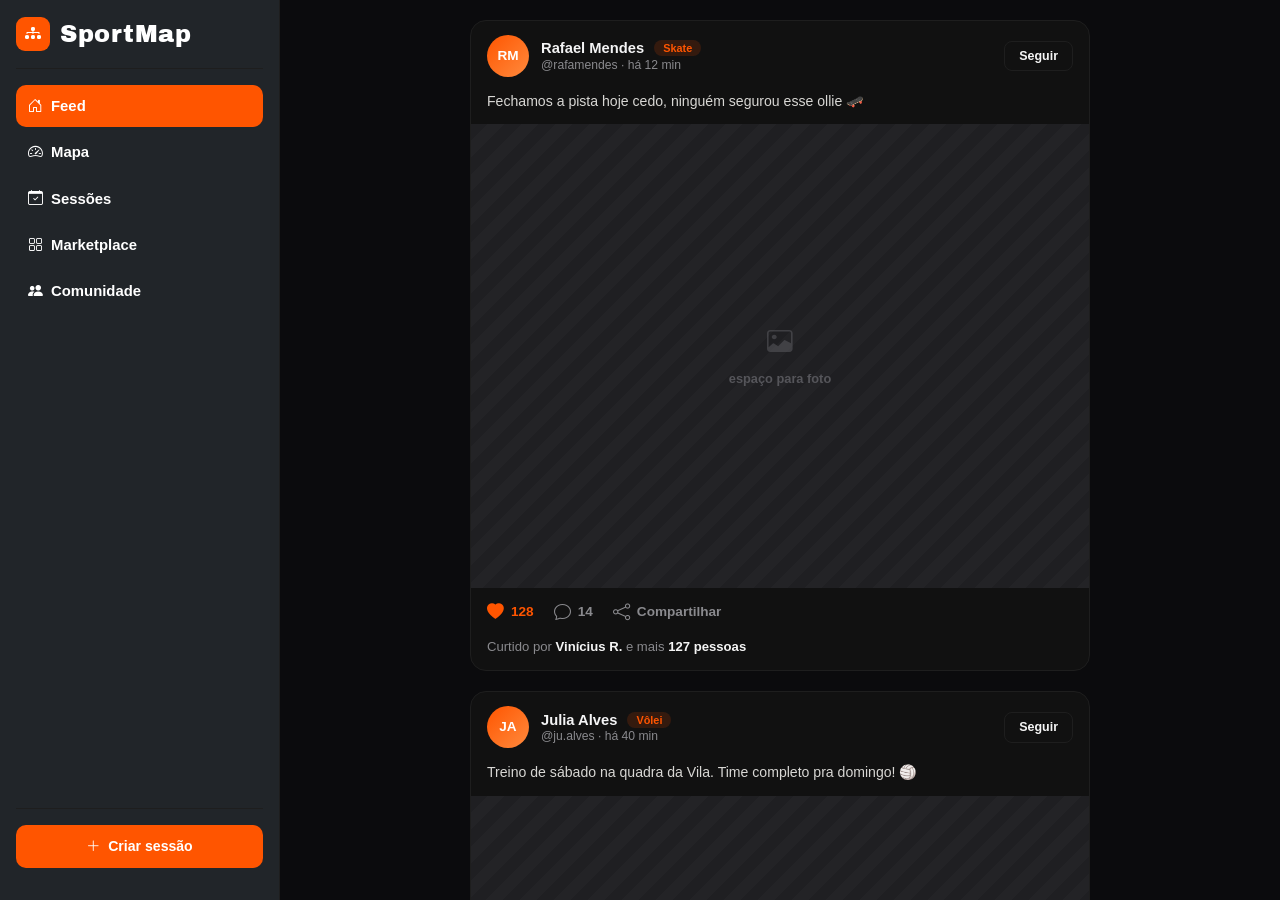
==== commit 720bafae: "Merge 30d6f05dcb694dbba2720aeca99b8060624aa3cb into a63fa5450160c3323bd42380ec87cdd15458e9d4" ====
--- a/index.html
+++ b/index.html
@@ -1,47 +1,57 @@
 <!doctype html>
 <html lang="pt-br">
-  <head>
-    <meta charset="utf-8" />
-    <meta name="viewport" content="width=device-width, initial-scale=1" />
-    <title>SportMap</title>
-    <link
-      href="https://cdnjs.cloudflare.com/ajax/libs/twitter-bootstrap/5.3.3/css/bootstrap.min.css"
-      rel="stylesheet"
-    />
-    <link
-      href="https://cdnjs.cloudflare.com/ajax/libs/bootstrap-icons/1.11.3/font/bootstrap-icons.min.css"
-      rel="stylesheet"
-    />
-    <link
-      href="https://fonts.googleapis.com/css2?family=Archivo:wght@500;600;700;800&family=Archivo+Black&display=swap"
-      rel="stylesheet"
-
-    />
-    <link rel="stylesheet" href="https://cdn.jsdelivr.net/npm/bootstrap-icons@1.13.1/font/bootstrap-icons.min.css">
-    <link rel="stylesheet" href="css/principal.css" />
-    <link rel="stylesheet" href="css/feed.css" />
-
-  </head>
-  <body>
-    <div class="app-container">
-      <!-- ===== radios ocultos que controlam a navegação (sem JS) ===== -->
-      <input type="radio" name="nav" id="nav-home" class="nav-radio" checked />
-      <input type="radio" name="nav" id="nav-dashboard" class="nav-radio" />
-      <input type="radio" name="nav" id="nav-orders" class="nav-radio" />
-      <input type="radio" name="nav" id="nav-products" class="nav-radio" />
-      <input type="radio" name="nav" id="nav-customers" class="nav-radio" />
-
-      
-      <!-- ============ SIDEBAR ============ -->
-      <div
-        class="d-flex flex-column flex-shrink-0 p-3 text-white bg-dark sidebar"
-      >
-        <a
-          href="#"
-          class="d-flex align-items-center mb-3 mb-md-0 me-md-auto text-white text-decoration-none"
-        >
-          <div
-            style="
+
+<head>
+  <meta charset="utf-8" />
+  <meta name="viewport" content="width=device-width, initial-scale=1" />
+
+  <title>SportMap</title>
+
+  <link href="https://cdnjs.cloudflare.com/ajax/libs/twitter-bootstrap/5.3.3/css/bootstrap.min.css" rel="stylesheet" />
+
+  <link href="https://cdnjs.cloudflare.com/ajax/libs/bootstrap-icons/1.11.3/font/bootstrap-icons.min.css"
+    rel="stylesheet" />
+
+  <link href="https://fonts.googleapis.com/css2?family=Archivo:wght@500;600;700;800&family=Archivo+Black&display=swap"
+    rel="stylesheet" />
+
+  <link rel="stylesheet" href="css/principal.css" />
+  <link rel="stylesheet" href="css/mapa.css" />
+  <link rel="stylesheet" href="css/mk.css" />
+  <link rel="stylesheet" href="css/comunidade.css" />
+
+</head>
+
+<body>
+
+  <div class="app-container">
+
+    <!-- ================================================= -->
+    <!-- RADIOS QUE CONTROLAM A NAVEGAÇÃO - SEM JAVASCRIPT -->
+    <!-- ================================================= -->
+
+    <input type="radio" name="nav" id="nav-home" class="nav-radio" checked />
+
+    <input type="radio" name="nav" id="nav-dashboard" class="nav-radio" />
+
+    <input type="radio" name="nav" id="nav-orders" class="nav-radio" />
+
+    <input type="radio" name="nav" id="nav-products" class="nav-radio" />
+
+    <input type="radio" name="nav" id="nav-customers" class="nav-radio" />
+
+
+    <!-- ================================================= -->
+    <!-- SIDEBAR -->
+    <!-- ================================================= -->
+
+    <div class="d-flex flex-column flex-shrink-0 p-3 text-white bg-dark sidebar">
+
+      <!-- LOGO -->
+
+      <a href="#" class="d-flex align-items-center mb-3 mb-md-0 me-md-auto text-white text-decoration-none">
+
+        <div style="
               width: 34px;
               height: 34px;
               background: var(--orange);
@@ -50,323 +60,2320 @@
               align-items: center;
               justify-content: center;
               margin-right: 10px;
-            "
-          >
-            <i class="bi bi-diagram-3-fill text-white"></i>
+            ">
+          <i class="bi bi-diagram-3-fill text-white"></i>
+        </div>
+
+        <span class="fs-4">SportMap</span>
+
+      </a>
+
+
+      <hr />
+
+
+      <!-- MENU -->
+
+      <ul class="nav nav-pills flex-column mb-auto">
+
+        <!-- FEED -->
+
+        <li class="nav-item">
+
+          <label for="nav-home" class="nav-link">
+
+            <i class="bi bi-house-door me-2"></i>
+
+            Feed
+
+          </label>
+
+        </li>
+
+
+        <!-- MAPA -->
+
+        <li>
+
+          <label for="nav-dashboard" class="nav-link">
+
+            <i class="bi bi-speedometer2 me-2"></i>
+
+            Mapa
+
+          </label>
+
+        </li>
+
+
+        <!-- SESSÕES -->
+
+        <li>
+
+          <label for="nav-orders" class="nav-link">
+
+            <i class="bi bi-calendar-check me-2"></i>
+
+            Sessões
+
+          </label>
+
+        </li>
+
+
+        <!-- MARKETPLACE -->
+
+        <li>
+
+          <label for="nav-products" class="nav-link">
+
+            <i class="bi bi-grid me-2"></i>
+
+            Marketplace
+
+          </label>
+
+        </li>
+
+
+        <!-- COMUNIDADE -->
+
+        <li>
+
+          <label for="nav-customers" class="nav-link">
+
+            <i class="bi bi-people-fill me-2"></i>
+
+            Comunidade
+
+          </label>
+
+        </li>
+
+      </ul>
+
+
+      <hr />
+
+
+      <!-- CRIAR SESSÃO -->
+
+      <button class="btn-create mb-3">
+
+        <i class="bi bi-plus-lg me-1"></i>
+
+        Criar sessão
+
+      </button>
+
+
+    </div>
+    <!-- ================================================= -->
+    <!-- FIM DA SIDEBAR -->
+    <!-- ================================================= -->
+
+
+    <!-- ================================================= -->
+    <!-- MAIN CONTENT -->
+    <!-- ================================================= -->
+
+    <main class="main-content">
+
+
+      <!-- ================================================= -->
+      <!-- SEÇÃO: FEED -->
+      <!-- ================================================= -->
+
+      <section class="app-section" id="section-home">
+
+        <div class="feed-wrap">
+
+
+          <!-- POST 1 -->
+
+          <article class="post-card">
+
+            <div class="post-head">
+
+              <div class="avatar">
+                RM
+              </div>
+
+              <div class="post-user">
+
+                <div class="name">
+
+                  Rafael Mendes
+
+                  <span class="sport-tag">
+                    Skate
+                  </span>
+
+                </div>
+
+                <div class="meta">
+                  @rafamendes · há 12 min
+                </div>
+
+              </div>
+
+              <button class="post-follow">
+                Seguir
+              </button>
+
+            </div>
+
+
+            <div class="post-caption">
+
+              Fechamos a pista hoje cedo, ninguém segurou esse ollie 🛹
+
+            </div>
+
+
+            <div class="post-photo">
+
+              <i class="bi bi-image"></i>
+
+              espaço para foto
+
+            </div>
+
+
+            <div class="post-actions">
+
+              <input type="checkbox" id="like1" class="like-checkbox" checked />
+
+              <label for="like1" class="action-btn like-label">
+
+                <span class="icon-liked">
+                  <i class="bi bi-heart-fill"></i>
+                </span>
+
+                <span class="icon-unliked">
+                  <i class="bi bi-heart"></i>
+                </span>
+
+                <span class="count-liked">
+                  128
+                </span>
+
+                <span class="count-unliked">
+                  127
+                </span>
+
+              </label>
+
+
+              <button class="action-btn">
+
+                <i class="bi bi-chat"></i>
+
+                14
+
+              </button>
+
+
+              <button class="action-btn">
+
+                <i class="bi bi-share"></i>
+
+                Compartilhar
+
+              </button>
+
+            </div>
+
+
+            <div class="post-likes">
+
+              Curtido por
+              <strong>Vinícius R.</strong>
+              e mais
+              <strong>127 pessoas</strong>
+
+            </div>
+
+          </article>
+
+
+          <!-- POST 2 -->
+
+          <article class="post-card">
+
+            <div class="post-head">
+
+              <div class="avatar">
+                JA
+              </div>
+
+              <div class="post-user">
+
+                <div class="name">
+
+                  Julia Alves
+
+                  <span class="sport-tag">
+                    Vôlei
+                  </span>
+
+                </div>
+
+                <div class="meta">
+                  @ju.alves · há 40 min
+                </div>
+
+              </div>
+
+              <button class="post-follow">
+                Seguir
+              </button>
+
+            </div>
+
+
+            <div class="post-caption">
+
+              Treino de sábado na quadra da Vila. Time completo pra domingo! 🏐
+
+            </div>
+
+
+            <div class="post-photo">
+
+              <i class="bi bi-image"></i>
+
+              espaço para foto
+
+            </div>
+
+
+            <div class="post-actions">
+
+              <input type="checkbox" id="like2" class="like-checkbox" />
+
+              <label for="like2" class="action-btn like-label">
+
+                <span class="icon-liked">
+                  <i class="bi bi-heart-fill"></i>
+                </span>
+
+                <span class="icon-unliked">
+                  <i class="bi bi-heart"></i>
+                </span>
+
+                <span class="count-liked">
+                  77
+                </span>
+
+                <span class="count-unliked">
+                  76
+                </span>
+
+              </label>
+
+
+              <button class="action-btn">
+
+                <i class="bi bi-chat"></i>
+
+                5
+
+              </button>
+
+
+              <button class="action-btn">
+
+                <i class="bi bi-share"></i>
+
+                Compartilhar
+
+              </button>
+
+            </div>
+
+
+            <div class="post-likes">
+
+              Curtido por
+              <strong>76 pessoas</strong>
+
+            </div>
+
+          </article>
+
+
+          <!-- POST 3 -->
+
+          <article class="post-card">
+
+            <div class="post-head">
+
+              <div class="avatar">
+                BZ
+              </div>
+
+              <div class="post-user">
+
+                <div class="name">
+
+                  Bruno Zago
+
+                  <span class="sport-tag">
+                    Futebol
+                  </span>
+
+                </div>
+
+                <div class="meta">
+                  @brunozago · há 1 h
+                </div>
+
+              </div>
+
+              <button class="post-follow">
+                Seguir
+              </button>
+
+            </div>
+
+
+            <div class="post-caption">
+
+              Gol de bicicleta na pelada de hoje, quem viu sabe 🔥⚽
+
+            </div>
+
+
+            <div class="post-photo">
+
+              <i class="bi bi-image"></i>
+
+              espaço para foto
+
+            </div>
+
+
+            <div class="post-actions">
+
+              <input type="checkbox" id="like3" class="like-checkbox" checked />
+
+              <label for="like3" class="action-btn like-label">
+
+                <span class="icon-liked">
+                  <i class="bi bi-heart-fill"></i>
+                </span>
+
+                <span class="icon-unliked">
+                  <i class="bi bi-heart"></i>
+                </span>
+
+                <span class="count-liked">
+                  342
+                </span>
+
+                <span class="count-unliked">
+                  341
+                </span>
+
+              </label>
+
+
+              <button class="action-btn">
+
+                <i class="bi bi-chat"></i>
+
+                48
+
+              </button>
+
+
+              <button class="action-btn">
+
+                <i class="bi bi-share"></i>
+
+                Compartilhar
+
+              </button>
+
+            </div>
+
+
+            <div class="post-likes">
+
+              Curtido por
+              <strong>Rafael M.</strong>
+              e mais
+              <strong>341 pessoas</strong>
+
+            </div>
+
+          </article>
+
+
+          <!-- POST 4 -->
+
+          <article class="post-card">
+
+            <div class="post-head">
+
+              <div class="avatar">
+                CS
+              </div>
+
+              <div class="post-user">
+
+                <div class="name">
+
+                  Carla Souza
+
+                  <span class="sport-tag">
+                    Tênis
+                  </span>
+
+                </div>
+
+                <div class="meta">
+                  @carlas · há 2 h
+                </div>
+
+              </div>
+
+              <button class="post-follow">
+                Seguir
+              </button>
+
+            </div>
+
+
+            <div class="post-caption">
+
+              Primeira aula na quadra nova, saudade de jogar em saibro 🎾
+
+            </div>
+
+
+            <div class="post-photo">
+
+              <i class="bi bi-image"></i>
+
+              espaço para foto
+
+            </div>
+
+
+            <div class="post-actions">
+
+              <input type="checkbox" id="like4" class="like-checkbox" />
+
+              <label for="like4" class="action-btn like-label">
+
+                <span class="icon-liked">
+                  <i class="bi bi-heart-fill"></i>
+                </span>
+
+                <span class="icon-unliked">
+                  <i class="bi bi-heart"></i>
+                </span>
+
+                <span class="count-liked">
+                  60
+                </span>
+
+                <span class="count-unliked">
+                  59
+                </span>
+
+              </label>
+
+
+              <button class="action-btn">
+
+                <i class="bi bi-chat"></i>
+
+                3
+
+              </button>
+
+
+              <button class="action-btn">
+
+                <i class="bi bi-share"></i>
+
+                Compartilhar
+
+              </button>
+
+            </div>
+
+
+            <div class="post-likes">
+
+              Curtido por
+              <strong>59 pessoas</strong>
+
+            </div>
+
+          </article>
+
+
+          <!-- POST 5 -->
+
+          <article class="post-card">
+
+            <div class="post-head">
+
+              <div class="avatar">
+                VR
+              </div>
+
+              <div class="post-user">
+
+                <div class="name">
+
+                  Vinícius Rocha
+
+                  <span class="sport-tag">
+                    Basquete
+                  </span>
+
+                </div>
+
+                <div class="meta">
+                  @viniciusr · há 3 h
+                </div>
+
+              </div>
+
+              <button class="post-follow">
+                Seguir
+              </button>
+
+            </div>
+
+
+            <div class="post-caption">
+
+              Fechamos com 5x5 até escurecer na quadra do Ibirapuera 🏀
+
+            </div>
+
+
+            <div class="post-photo">
+
+              <i class="bi bi-image"></i>
+
+              espaço para foto
+
+            </div>
+
+
+            <div class="post-actions">
+
+              <input type="checkbox" id="like5" class="like-checkbox" checked />
+
+              <label for="like5" class="action-btn like-label">
+
+                <span class="icon-liked">
+                  <i class="bi bi-heart-fill"></i>
+                </span>
+
+                <span class="icon-unliked">
+                  <i class="bi bi-heart"></i>
+                </span>
+
+                <span class="count-liked">
+                  213
+                </span>
+
+                <span class="count-unliked">
+                  212
+                </span>
+
+              </label>
+
+
+              <button class="action-btn">
+
+                <i class="bi bi-chat"></i>
+
+                22
+
+              </button>
+
+
+              <button class="action-btn">
+
+                <i class="bi bi-share"></i>
+
+                Compartilhar
+
+              </button>
+
+            </div>
+
+
+            <div class="post-likes">
+
+              Curtido por
+              <strong>Julia A.</strong>
+              e mais
+              <strong>212 pessoas</strong>
+
+            </div>
+
+          </article>
+
+
+          <!-- POST 6 -->
+
+          <article class="post-card">
+
+            <div class="post-head">
+
+              <div class="avatar">
+                TL
+              </div>
+
+              <div class="post-user">
+
+                <div class="name">
+
+                  Thiago Lima
+
+                  <span class="sport-tag">
+                    Futebol
+                  </span>
+
+                </div>
+
+                <div class="meta">
+                  @thiagol · há 4 h
+                </div>
+
+              </div>
+
+              <button class="post-follow">
+                Seguir
+              </button>
+
+            </div>
+
+
+            <div class="post-caption">
+
+              Time montado pro racha de quinta, só falta você 👀⚽
+
+            </div>
+
+
+            <div class="post-photo">
+
+              <i class="bi bi-image"></i>
+
+              espaço para foto
+
+            </div>
+
+
+            <div class="post-actions">
+
+              <input type="checkbox" id="like6" class="like-checkbox" />
+
+              <label for="like6" class="action-btn like-label">
+
+                <span class="icon-liked">
+                  <i class="bi bi-heart-fill"></i>
+                </span>
+
+                <span class="icon-unliked">
+                  <i class="bi bi-heart"></i>
+                </span>
+
+                <span class="count-liked">
+                  46
+                </span>
+
+                <span class="count-unliked">
+                  45
+                </span>
+
+              </label>
+
+
+              <button class="action-btn">
+
+                <i class="bi bi-chat"></i>
+
+                9
+
+              </button>
+
+
+              <button class="action-btn">
+
+                <i class="bi bi-share"></i>
+
+                Compartilhar
+
+              </button>
+
+            </div>
+
+
+            <div class="post-likes">
+
+              Curtido por
+              <strong>45 pessoas</strong>
+
+            </div>
+
+          </article>
+
+        </div>
+
+      </section>
+
+
+      <!-- ================================================= -->
+      <!-- SEÇÃO: MAPA -->
+      <!-- ================================================= -->
+
+      <section class="app-section" id="section-dashboard">
+
+        <div class="map-page">
+
+
+          <!-- TOPO DO MAPA -->
+
+          <div class="map-top">
+
+            <div class="map-search">
+
+              <i class="bi bi-search"></i>
+
+              <input type="text" placeholder="Buscar por esportes, pessoas ou locais..." />
+
+            </div>
+
+
+            <div class="sport-filters">
+
+
+              <button class="sport-filter active">
+
+                <i class="bi bi-grid"></i>
+
+                Todos
+
+              </button>
+
+
+              <button class="sport-filter">
+
+                <i class="bi bi-person-running"></i>
+
+                Corrida
+
+              </button>
+
+
+              <button class="sport-filter">
+
+                <i class="bi bi-dumbbell"></i>
+
+                Musculação
+
+              </button>
+
+
+              <button class="sport-filter">
+
+                <i class="bi bi-circle-fill"></i>
+
+                Futebol
+
+              </button>
+
+
+              <button class="sport-filter">
+
+                <i class="bi bi-bicycle"></i>
+
+                Bike
+
+              </button>
+
+
+              <button class="sport-filter">
+
+                <i class="bi bi-three-dots"></i>
+
+                Outros
+
+              </button>
+
+            </div>
+
           </div>
-          <span class="fs-4">SportMap</span>
-        </a>
-        <hr />
-        <ul class="nav nav-pills flex-column mb-auto">
-          <li class="nav-item">
-            <label for="nav-home" class="nav-link">
-              <i class="bi bi-house-door me-2"></i>
-              Feed
-            </label>
-          </li>
-          <li>
-            <label for="nav-dashboard" class="nav-link">
-              <i class="bi bi-speedometer2 me-2"></i>
-              Mapa
-            </label>
-          </li>
-          <li>
-            <label for="nav-orders" class="nav-link">
-              <i class="bi bi-calendar-check me-2"></i>
-              Sessões
-             
-            </label>
-          </li>
-          <li>
-            <label for="nav-products" class="nav-link">
-              <i class="bi bi-grid me-2"></i>
-              Marketplace
-            </label>
-          </li>
-          <li>
-            <label for="nav-customers" class="nav-link">
-              <i class="bi bi-people-fill me-2"></i>
-              Comunidade
-            </label>
-          </li>
-        </ul>
-        <hr />
-        <button class="btn-create mb-3">
-          <i class="bi bi-plus-lg me-1"></i> Criar sessão
-        </button>
-
-        <!-- menu do usuário, 100% CSS -->
-       
-      </div>
-
-      <!-- ============ MAIN CONTENT ============ -->
-      <main class="main-content">
-        <!-- ===================== SEÇÃO: FEED ===================== -->
-         <!-- murilo-->
-       <nav class="navbar navbar-dark bg-dark">
-  <div class="navbar-spacer"></div>
-
-  <form class="form-inline">
-    <input class="form-control mr-sm-2" type="search" placeholder="Busque locais, pessoas, esportes..." aria-label="Search">
-    <button class="btn btn-outline-success my-2 my-sm-0" type="submit"><i class="bi bi-search"></i></button>
-  </form>
-
-  <div class="user-menu">
-    <input
-      type="checkbox"
-      id="user-menu-toggle"
-      class="user-menu-toggle"
-    />
-    <label for="user-menu-toggle" class="user-menu-label">
-      <strong>João Vitor Pereira</strong>
-      <img
-        src="https://github.com/mdo.png"
-        alt=""
-        width="32"
-        height="32"
-        class="rounded-circle"
-      />
-    </label>
-  </div>
-</nav>
-          <!-- BANNER DO FEED -->
-          <div class="feed-hero">
-          <!-- FOTO AQUI -->
-            <div class="feed-hero-photo">
-              <img src="img/fundo.png" class="feed-hero-photo-img">
-            
-            </div>
-            <!-- BARRA DE PESQUISA -->
-           
-            
-          <div class="feed-wrap">
-            <article class="post-card">
-              <div class="post-head">
-                <div class="avatar">RM</div>
-                <div class="post-user">
-                  <div class="name">
-                    Rafael Mendes <span class="sport-tag">Skate</span>
-                  </div>
-                  <div class="meta">@rafamendes · há 12 min</div>
-                </div>
-                <button class="post-follow">Seguir</button>
-              </div>
-              <div class="post-caption">
+
+
+          <!-- CONTEÚDO PRINCIPAL DO MAPA -->
+
+          <div class="map-content">
+
+
+            <!-- MAPA -->
+
+            <div class="sport-map">
+
+
+              <!-- FUNDO DO MAPA -->
+
+              <div class="map-background">
+
+                <div class="map-road road-1"></div>
+                <div class="map-road road-2"></div>
+                <div class="map-road road-3"></div>
+                <div class="map-road road-4"></div>
+
+
+                <span class="map-place place-1">
+                  CENTRO
+                </span>
+
+                <span class="map-place place-2">
+                  VILA RICA
+                </span>
+
+                <span class="map-place place-3">
+                  JARDIM REGINA
+                </span>
+
+                <span class="map-place place-4">
+                  ARARETAMA
+                </span>
+
+              </div>
+
+
+              <!-- RAIO DE 5 KM -->
+
+              <div class="radius-circle">
+
+                <span class="radius-label">
+                  5 km
+                </span>
+
+              </div>
+
+
+              <!-- SUA LOCALIZAÇÃO -->
+
+              <div class="user-location">
+
+                <div class="user-pulse"></div>
+
+                <div class="user-dot"></div>
+
+              </div>
+
+
+              <!-- MARCADORES -->
+
+              <button class="sport-marker corrida marker-1">
+
+                <i class="bi bi-person-running"></i>
+
+              </button>
+
+
+              <button class="sport-marker futebol marker-2">
+
+                <i class="bi bi-circle-fill"></i>
+
+              </button>
+
+
+              <button class="sport-marker bike marker-3">
+
+                <i class="bi bi-bicycle"></i>
+
+              </button>
+
+
+              <button class="sport-marker musculacao marker-4">
+
+                <i class="bi bi-dumbbell"></i>
+
+              </button>
+
+
+              <button class="sport-marker corrida marker-5">
+
+                <i class="bi bi-person-running"></i>
+
+              </button>
+
+
+              <button class="sport-marker futebol marker-6">
+
+                <i class="bi bi-circle-fill"></i>
+
+              </button>
+
+
+              <button class="sport-marker bike marker-7">
+
+                <i class="bi bi-bicycle"></i>
+
+              </button>
+
+
+              <button class="sport-marker corrida marker-8">
+
+                <i class="bi bi-person-running"></i>
+
+              </button>
+
+
+              <button class="sport-marker musculacao marker-9">
+
+                <i class="bi bi-dumbbell"></i>
+
+              </button>
+
+
+              <!-- CONTROLES -->
+
+              <div class="map-controls">
+
+                <button>
+                  <i class="bi bi-plus-lg"></i>
+                </button>
+
+                <button>
+                  <i class="bi bi-dash-lg"></i>
+                </button>
+
+                <button>
+                  <i class="bi bi-crosshair"></i>
+                </button>
+
+              </div>
+
+
+              <!-- INFORMAÇÃO DO RAIO -->
+
+              <div class="radius-info">
+
+                <div class="radius-info-icon">
+
+                  <i class="bi bi-geo-alt-fill"></i>
+
+                </div>
+
+
+                <div>
+
+                  <strong>
+                    Você está vendo pessoas em um raio de 5 km
+                  </strong>
+
+                  <span>
+                    42 pessoas praticando esportes agora
+                  </span>
+
+                </div>
+
+              </div>
+
+
+              <!-- LEGENDA -->
+
+              <div class="map-legend">
+
+
+                <div class="legend-item">
+
+                  <span class="legend-dot corrida"></span>
+
+                  Corrida
+
+                </div>
+
+
+                <div class="legend-item">
+
+                  <span class="legend-dot musculacao"></span>
+
+                  Musculação
+
+                </div>
+
+
+                <div class="legend-item">
+
+                  <span class="legend-dot futebol"></span>
+
+                  Futebol
+
+                </div>
+
+
+                <div class="legend-item">
+
+                  <span class="legend-dot bike"></span>
+
+                  Bike
+
+                </div>
+
+              </div>
+
+
+              <!-- COMPARTILHAR -->
+
+              <button class="share-sport-button">
+
+                <i class="bi bi-share"></i>
+
+                Compartilhar seu esporte
+
+              </button>
+
+            </div>
+
+
+            <!-- ================================================= -->
+            <!-- PESSOAS POR PERTO -->
+            <!-- ================================================= -->
+
+            <aside class="nearby-people">
+
+
+              <div class="nearby-header">
+
+                <div>
+
+                  <h2>
+                    Pessoas por perto
+                  </h2>
+
+                  <span>
+                    42 resultados
+                  </span>
+
+                </div>
+
+                <i class="bi bi-people"></i>
+
+              </div>
+
+
+              <!-- PESSOA 1 -->
+
+              <div class="person-card">
+
+                <div class="person-avatar">
+                  LF
+                </div>
+
+
+                <div class="person-info">
+
+                  <div class="person-name">
+
+                    Lucas Ferreira
+
+                    <span class="online"></span>
+
+                  </div>
+
+
+                  <div class="person-sport corrida-text">
+
+                    <i class="bi bi-person-running"></i>
+
+                    Corrida
+
+                  </div>
+
+
+                  <p>
+                    Corrida leve no Parque da Cidade
+                  </p>
+
+
+                  <span class="person-distance">
+
+                    <i class="bi bi-geo-alt"></i>
+
+                    1,2 km
+
+                  </span>
+
+                </div>
+
+
+                <button class="connect-button">
+                  Conectar
+                </button>
+
+              </div>
+
+
+              <!-- PESSOA 2 -->
+
+              <div class="person-card">
+
+                <div class="person-avatar avatar-purple">
+                  AS
+                </div>
+
+
+                <div class="person-info">
+
+                  <div class="person-name">
+
+                    Ana Souza
+
+                    <span class="online"></span>
+
+                  </div>
+
+
+                  <div class="person-sport musculacao-text">
+
+                    <i class="bi bi-dumbbell"></i>
+
+                    Musculação
+
+                  </div>
+
+
+                  <p>
+                    Treino de membros superiores
+                  </p>
+
+
+                  <span class="person-distance">
+
+                    <i class="bi bi-geo-alt"></i>
+
+                    2,4 km
+
+                  </span>
+
+                </div>
+
+
+                <button class="connect-button">
+                  Conectar
+                </button>
+
+              </div>
+
+
+              <!-- PESSOA 3 -->
+
+              <div class="person-card">
+
+                <div class="person-avatar avatar-green">
+                  RC
+                </div>
+
+
+                <div class="person-info">
+
+                  <div class="person-name">
+
+                    Rafael Costa
+
+                    <span class="online"></span>
+
+                  </div>
+
+
+                  <div class="person-sport futebol-text">
+
+                    <i class="bi bi-circle-fill"></i>
+
+                    Futebol
+
+                  </div>
+
+
+                  <p>
+                    Jogando no campo do Araratema
+                  </p>
+
+
+                  <span class="person-distance">
+
+                    <i class="bi bi-geo-alt"></i>
+
+                    3,1 km
+
+                  </span>
+
+                </div>
+
+
+                <button class="connect-button">
+                  Conectar
+                </button>
+
+              </div>
+
+
+              <!-- PESSOA 4 -->
+
+              <div class="person-card">
+
+                <div class="person-avatar avatar-blue">
+                  MS
+                </div>
+
+
+                <div class="person-info">
+
+                  <div class="person-name">
+
+                    Matheus Silva
+
+                    <span class="online"></span>
+
+                  </div>
+
+
+                  <div class="person-sport bike-text">
+
+                    <i class="bi bi-bicycle"></i>
+
+                    Bike
+
+                  </div>
+
+
+                  <p>
+                    Pedalada pelo centro
+                  </p>
+
+
+                  <span class="person-distance">
+
+                    <i class="bi bi-geo-alt"></i>
+
+                    3,8 km
+
+                  </span>
+
+                </div>
+
+
+                <button class="connect-button">
+                  Conectar
+                </button>
+
+              </div>
+
+
+              <!-- PESSOA 5 -->
+
+              <div class="person-card">
+
+                <div class="person-avatar">
+                  GL
+                </div>
+
+
+                <div class="person-info">
+
+                  <div class="person-name">
+
+                    Gabriela Lima
+
+                    <span class="online"></span>
+
+                  </div>
+
+
+                  <div class="person-sport corrida-text">
+
+                    <i class="bi bi-person-running"></i>
+
+                    Corrida
+
+                  </div>
+
+
+                  <p>
+                    Corrida na orla do Ribeirão
+                  </p>
+
+
+                  <span class="person-distance">
+
+                    <i class="bi bi-geo-alt"></i>
+
+                    4,5 km
+
+                  </span>
+
+                </div>
+
+
+                <button class="connect-button">
+                  Conectar
+                </button>
+
+              </div>
+
+            </aside>
+
+          </div>
+
+        </div>
+
+      </section>
+
+
+      <!-- ================================================= -->
+      <!-- SEÇÃO: SESSÕES -->
+      <!-- ================================================= -->
+
+      <section class="app-section" id="section-orders">
+
+      </section>
+
+
+      <!-- ================================================= -->
+      <!-- SEÇÃO: MARKETPLACE -->
+      <!-- ================================================= -->
+
+      <section class="app-section" id="section-products">
+
+
+        <!-- ===== Topbar ===== -->
+        <nav class="topbar d-flex align-items-center gap-3">
+          <div class="logo-mark d-none d-sm-block"><span class="sport">Sport</span><span class="map">Map</span></div>
+
+          <div class="flex-grow-1 mx-2" style="max-width:520px;">
+            <div class="input-group">
+              <span class="input-group-text search-input border-end-0"><i class="bi bi-search"></i></span>
+              <input type="text" class="form-control search-input border-start-0"
+                placeholder="Buscar chuteiras, skates, bolas...">
+            </div>
+          </div>
+
+          <div class="ms-auto d-flex align-items-center gap-2">
+            <button class="btn btn-orange d-none d-md-inline-flex align-items-center gap-2">
+              <i class="bi bi-plus-lg"></i> Anunciar item
+            </button>
+            <button class="icon-btn"><i class="bi bi-heart"></i></button>
+            <button class="icon-btn">
+              <i class="bi bi-chat-dots"></i>
+              <span class="icon-dot">3</span>
+            </button>
+            <img class="avatar-sm"
+              src="https://images.unsplash.com/photo-1623605931891-d5b95ee98459?auto=format&fit=crop&w=100&q=60"
+              alt="perfil">
+          </div>
+        </nav>
+
+        <div class="container-fluid px-3 px-lg-4 py-4">
+
+          <!-- Cabeçalho -->
+          <div class="d-flex flex-wrap align-items-end justify-content-between mb-3 gap-2">
+            <div>
+              <div class="section-title">Marketplace</div>
+              <div class="results-count">890 anúncios perto de você</div>
+            </div>
+            <button class="btn btn-orange d-inline-flex d-md-none align-items-center gap-2">
+              <i class="bi bi-plus-lg"></i> Anunciar
+            </button>
+          </div>
+
+          <!-- Categorias -->
+          <div class="d-flex gap-2 overflow-auto pb-3 mb-3" style="scrollbar-width:none;">
+            <a href="#" class="cat-pill active">Todos</a>
+            <a href="#" class="cat-pill"><i class="bi bi-dribbble"></i> Futebol</a>
+            <a href="#" class="cat-pill">Basquete</a>
+            <a href="#" class="cat-pill">Skate</a>
+            <a href="#" class="cat-pill">Vôlei</a>
+            <a href="#" class="cat-pill">Tênis</a>
+            <a href="#" class="cat-pill">Roupas</a>
+          </div>
+
+          <div class="row g-4">
+
+            <!-- Filtros -->
+            <div class="col-lg-3 filters-col">
+              <div class="filters-card mb-3">
+                <h6>Categoria</h6>
+                <div class="form-check mb-2"><input class="form-check-input" type="checkbox" id="fFutebol"
+                    checked><label class="form-check-label" for="fFutebol">Futebol</label></div>
+                <div class="form-check mb-2"><input class="form-check-input" type="checkbox" id="fBasquete"><label
+                    class="form-check-label" for="fBasquete">Basquete</label></div>
+                <div class="form-check mb-2"><input class="form-check-input" type="checkbox" id="fSkate"><label
+                    class="form-check-label" for="fSkate">Skate</label></div>
+                <div class="form-check mb-2"><input class="form-check-input" type="checkbox" id="fVolei"><label
+                    class="form-check-label" for="fVolei">Vôlei</label></div>
+                <div class="form-check"><input class="form-check-input" type="checkbox" id="fTenis"><label
+                    class="form-check-label" for="fTenis">Tênis</label></div>
+              </div>
+
+              <div class="filters-card mb-3">
+                <h6>Faixa de preço</h6>
+                <input type="range" class="form-range" min="0" max="1000" value="350">
+                <div class="d-flex justify-content-between product-meta">
+                  <span>R$ 0</span>
+                  <span>R$ 1.000+</span>
+                </div>
+              </div>
+
+              <div class="filters-card mb-3">
+                <h6>Condição</h6>
+                <div class="form-check mb-2"><input class="form-check-input" type="radio" name="cond" id="cTodos"
+                    checked><label class="form-check-label" for="cTodos">Todos</label></div>
+                <div class="form-check mb-2"><input class="form-check-input" type="radio" name="cond" id="cNovo"><label
+                    class="form-check-label" for="cNovo">Novo</label></div>
+                <div class="form-check"><input class="form-check-input" type="radio" name="cond" id="cUsado"><label
+                    class="form-check-label" for="cUsado">Usado</label></div>
+              </div>
+
+              <div class="filters-card">
+                <h6>Localização</h6>
+                <div class="input-group">
+                  <span class="input-group-text search-input border-end-0"><i class="bi bi-geo-alt"></i></span>
+                  <input type="text" class="form-control search-input border-start-0" value="São Paulo, SP">
+                </div>
+                <div class="product-meta mt-2">Raio de até 10km</div>
+              </div>
+            </div>
+
+            <!-- Grid de produtos -->
+            <div class="col-lg-9">
+              <div class="row row-cols-1 row-cols-sm-2 row-cols-xl-3 g-3">
+
+                <div class="col">
+                  <div class="product-card">
+                    <div class="product-img-wrap">
+                      <img
+                        src="https://images.unsplash.com/photo-1451256656121-9ffc0c898a49?auto=format&fit=crop&w=500&q=70"
+                        alt="Chuteira Nike">
+                      <span class="badge-condition">Usado</span>
+                      <button class="fav-btn"><i class="bi bi-heart"></i></button>
+                    </div>
+                    <div class="p-3">
+                      <div class="product-title">Chuteira Nike Mercurial laranja</div>
+                      <div class="product-price">R$ 180</div>
+                      <div class="product-meta mt-1"><i class="bi bi-geo-alt"></i> Moema · 1,2km</div>
+                      <div class="seller-row d-flex align-items-center gap-2">
+                        <img class="seller-avatar"
+                          src="https://images.unsplash.com/photo-1623605931891-d5b95ee98459?auto=format&fit=crop&w=60&q=60"
+                          alt="vendedor">
+                        <span class="product-meta">Rafael Mendes</span>
+                        <span class="stars ms-auto"><i class="bi bi-star-fill"></i> 4.8</span>
+                      </div>
+                    </div>
+                  </div>
+                </div>
+
+                <div class="col">
+                  <div class="product-card">
+                    <div class="product-img-wrap">
+                      <img
+                        src="https://images.unsplash.com/photo-1595795279832-13f0df36fbb9?auto=format&fit=crop&w=500&q=70"
+                        alt="Bola de basquete">
+                      <span class="badge-condition novo">Novo</span>
+                      <button class="fav-btn"><i class="bi bi-heart"></i></button>
+                    </div>
+                    <div class="p-3">
+                      <div class="product-title">Bola de basquete Spalding oficial</div>
+                      <div class="product-price">R$ 129</div>
+                      <div class="product-meta mt-1"><i class="bi bi-geo-alt"></i> Vila Mariana · 2,8km</div>
+                      <div class="seller-row d-flex align-items-center gap-2">
+                        <img class="seller-avatar"
+                          src="https://images.unsplash.com/photo-1567516364473-233c4b6fcfbe?auto=format&fit=crop&w=60&q=60"
+                          alt="vendedor">
+                        <span class="product-meta">Vinicius Rocha</span>
+                        <span class="stars ms-auto"><i class="bi bi-star-fill"></i> 5.0</span>
+                      </div>
+                    </div>
+                  </div>
+                </div>
+
+                <div class="col">
+                  <div class="product-card">
+                    <div class="product-img-wrap">
+                      <img
+                        src="https://images.unsplash.com/photo-1511190874914-2606678a0693?auto=format&fit=crop&w=500&q=70"
+                        alt="Skate completo">
+                      <span class="badge-condition">Usado</span>
+                      <button class="fav-btn"><i class="bi bi-heart-fill" style="color:var(--sm-orange)"></i></button>
+                    </div>
+                    <div class="p-3">
+                      <div class="product-title">Skate completo shape 8.0</div>
+                      <div class="product-price">R$ 320</div>
+                      <div class="product-meta mt-1"><i class="bi bi-geo-alt"></i> Pinheiros · 3,4km</div>
+                      <div class="seller-row d-flex align-items-center gap-2">
+                        <img class="seller-avatar"
+                          src="https://images.unsplash.com/photo-1567516364473-233c4b6fcfbe?auto=format&fit=crop&w=60&q=60"
+                          alt="vendedor">
+                        <span class="product-meta">Bianca Alves</span>
+                        <span class="stars ms-auto"><i class="bi bi-star-fill"></i> 4.6</span>
+                      </div>
+                    </div>
+                  </div>
+                </div>
+
+                <div class="col">
+                  <div class="product-card">
+                    <div class="product-img-wrap">
+                      <img
+                        src="https://images.unsplash.com/photo-1565818819174-d76ccec8b2af?auto=format&fit=crop&w=500&q=70"
+                        alt="Bola de vôlei">
+                      <span class="badge-condition novo">Novo</span>
+                      <button class="fav-btn"><i class="bi bi-heart"></i></button>
+                    </div>
+                    <div class="p-3">
+                      <div class="product-title">Bola de vôlei de praia Mikasa</div>
+                      <div class="product-price">R$ 95</div>
+                      <div class="product-meta mt-1"><i class="bi bi-geo-alt"></i> Ibirapuera · 1,0km</div>
+                      <div class="seller-row d-flex align-items-center gap-2">
+                        <img class="seller-avatar"
+                          src="https://images.unsplash.com/photo-1567516364473-233c4b6fcfbe?auto=format&fit=crop&w=60&q=60"
+                          alt="vendedor">
+                        <span class="product-meta">Camila Duarte</span>
+                        <span class="stars ms-auto"><i class="bi bi-star-fill"></i> 4.9</span>
+                      </div>
+                    </div>
+                  </div>
+                </div>
+
+                <div class="col">
+                  <div class="product-card">
+                    <div class="product-img-wrap">
+                      <img
+                        src="https://images.unsplash.com/photo-1579338908476-3a3a1d71a706?auto=format&fit=crop&w=500&q=70"
+                        alt="Tênis para quadra">
+                      <span class="badge-condition">Usado</span>
+                      <button class="fav-btn"><i class="bi bi-heart"></i></button>
+                    </div>
+                    <div class="p-3">
+                      <div class="product-title">Tênis Nike para quadra nº 41</div>
+                      <div class="product-price">R$ 210</div>
+                      <div class="product-meta mt-1"><i class="bi bi-geo-alt"></i> Itaim Bibi · 4,1km</div>
+                      <div class="seller-row d-flex align-items-center gap-2">
+                        <img class="seller-avatar"
+                          src="https://images.unsplash.com/photo-1567516364473-233c4b6fcfbe?auto=format&fit=crop&w=60&q=60"
+                          alt="vendedor">
+                        <span class="product-meta">Thiago Lima</span>
+                        <span class="stars ms-auto"><i class="bi bi-star-fill"></i> 4.7</span>
+                      </div>
+                    </div>
+                  </div>
+                </div>
+
+                <div class="col">
+                  <div class="product-card">
+                    <div class="product-img-wrap">
+                      <img
+                        src="https://images.unsplash.com/photo-1653965189275-8cb10d9f0a81?auto=format&fit=crop&w=500&q=70"
+                        alt="Cesta de basquete portátil">
+                      <span class="badge-condition">Usado</span>
+                      <button class="fav-btn"><i class="bi bi-heart"></i></button>
+                    </div>
+                    <div class="p-3">
+                      <div class="product-title">Cesta de basquete portátil ajustável</div>
+                      <div class="product-price">R$ 450</div>
+                      <div class="product-meta mt-1"><i class="bi bi-geo-alt"></i> Morumbi · 5,6km</div>
+                      <div class="seller-row d-flex align-items-center gap-2">
+                        <img class="seller-avatar"
+                          src="https://images.unsplash.com/photo-1623605931891-d5b95ee98459?auto=format&fit=crop&w=60&q=60"
+                          alt="vendedor">
+                        <span class="product-meta">Rafael Mendes</span>
+                        <span class="stars ms-auto"><i class="bi bi-star-fill"></i> 4.8</span>
+                      </div>
+                    </div>
+                  </div>
+                </div>
+
+              </div>
+
+              <div class="text-center mt-4">
+                <button class="btn btn-social px-4"
+                  style="background:var(--sm-panel-2);border:1px solid var(--sm-border);color:var(--sm-text);border-radius:10px;padding:.6rem 1.2rem;">
+                  Carregar mais anúncios
+                </button>
+              </div>
+            </div>
+
+          </div>
+        </div>
+
+
+
+
+
+
+
+
+
+      </section>
+
+
+      <!-- ================================================= -->
+      <!-- SEÇÃO: COMUNIDADE -->
+      <!-- ================================================= -->
+
+      <section class="app-section" id="section-customers">
+
+        <div class="comunidade-container">
+
+
+          <!-- CABEÇALHO -->
+          <div class="comunidade-header">
+
+
+            <div class="comunidade-icone">
+              <i class="bi bi-people-fill"></i>
+            </div>
+
+
+            <div>
+              <h1>Comunidade</h1>
+              <p>
+                Compartilhe seus treinos, lugares e momentos esportivos.
+              </p>
+            </div>
+
+
+            <button style="
+                background-color: rgb(255, 85, 0);
+                color: #FFFFFF;
+                border: none;
+                border-radius: 8px;
+                padding: 12px 24px;
+                font-size: 16px;
+                font-weight: 600;
+                cursor: pointer;
+                margin-left: 215px;
+               ">
+              Criar publicação
+            </button>
+
+
+          </div>
+
+
+
+
+          <!-- FEED -->
+          <div class="feed-comunidade">
+
+
+
+
+            <!-- PUBLICAÇÃO 1 -->
+            <article class="post-comunidade">
+
+
+              <div class="post-header">
+
+
+                <div class="post-avatar">
+                  RM
+                </div>
+
+
+                <div class="post-usuario">
+
+
+                  <div class="post-nome">
+                    Rafael Mendes
+
+
+                    <span class="post-esporte">
+                      Skate
+                    </span>
+                  </div>
+
+
+                  <div class="post-data">
+                    @rafamendes · há 12 min
+                  </div>
+
+
+                </div>
+
+
+                <button class="btn-seguir">
+                  Seguir
+                </button>
+
+
+              </div>
+
+
+
+
+              <div class="post-texto">
                 Fechamos a pista hoje cedo, ninguém segurou esse ollie 🛹
               </div>
-              <!-- FOTO AQUI -->
-              <div class="post-photo">
-                <i class="bi bi-image"></i>espaço para foto
-              </div>
-              <div class="post-actions">
-                <input
-                  type="checkbox"
-                  id="like1"
-                  class="like-checkbox"
-                  checked
-                />
-                <label for="like1" class="action-btn like-label">
-                  <span class="icon-liked"
-                    ><i class="bi bi-heart-fill"></i
-                  ></span>
-                  <span class="icon-unliked"><i class="bi bi-heart"></i></span>
-                  <span class="count-liked">128</span>
-                  <span class="count-unliked">127</span>
-                </label>
-                <button class="action-btn">
-                  <i class="bi bi-chat"></i> 14
-                </button>
-                <button class="action-btn">
-                  <i class="bi bi-share"></i> Compartilhar
-                </button>
-              </div>
-              <div class="post-likes">
+
+
+
+
+              <div class="post-imagem">
+
+
+                <i class="bi bi-image"></i>
+
+
+                <span>espaço para foto</span>
+
+
+              </div>
+
+
+
+
+              <div class="post-acoes">
+
+
+                <button class="acao-post curtida">
+                  <i class="bi bi-heart-fill"></i>
+                  128
+                </button>
+
+
+                <button class="acao-post">
+                  <i class="bi bi-chat"></i>
+                  14
+                </button>
+
+
+                <button class="acao-post">
+                  <i class="bi bi-share"></i>
+                  Compartilhar
+                </button>
+
+
+              </div>
+
+
+
+
+              <div class="post-curtidas">
+
+
                 Curtido por <strong>Vinícius R.</strong> e mais
                 <strong>127 pessoas</strong>
-              </div>
+
+
+              </div>
+
+
             </article>
 
-            <article class="post-card">
-              <div class="post-head">
-                <div class="avatar">JA</div>
-                <div class="post-user">
-                  <div class="name">
-                    Julia Alves <span class="sport-tag">Vôlei</span>
-                  </div>
-                  <div class="meta">@ju.alves · há 40 min</div>
-                </div>
-                <button class="post-follow">Seguir</button>
-              </div>
-              <div class="post-caption">
-                Treino de sábado na quadra da Vila. Time completo pra domingo!
-                🏐
-              </div>
-              <!-- FOTO AQUI -->
-              <div class="post-photo">
-                <i class="bi bi-image"></i>espaço para foto
-              </div>
-              <div class="post-actions">
-                <input type="checkbox" id="like2" class="like-checkbox" />
-                <label for="like2" class="action-btn like-label">
-                  <span class="icon-liked"
-                    ><i class="bi bi-heart-fill"></i
-                  ></span>
-                  <span class="icon-unliked"><i class="bi bi-heart"></i></span>
-                  <span class="count-liked">77</span>
-                  <span class="count-unliked">76</span>
-                </label>
-                <button class="action-btn"><i class="bi bi-chat"></i> 5</button>
-                <button class="action-btn">
-                  <i class="bi bi-share"></i> Compartilhar
-                </button>
-              </div>
-              <div class="post-likes">
+
+
+
+
+
+            <!-- PUBLICAÇÃO 2 -->
+            <article class="post-comunidade">
+
+
+              <div class="post-header">
+
+
+                <div class="post-avatar">
+                  JA
+                </div>
+
+
+                <div class="post-usuario">
+
+
+                  <div class="post-nome">
+
+
+                    Julia Alves
+
+
+                    <span class="post-esporte">
+                      Vôlei
+                    </span>
+
+
+                  </div>
+
+
+                  <div class="post-data">
+                    @ju.alves · há 40 min
+                  </div>
+
+
+                </div>
+
+
+                <button class="btn-seguir">
+                  Seguir
+                </button>
+
+
+              </div>
+
+
+
+
+              <div class="post-texto">
+                Treino de sábado na quadra da Vila. Time completo pra domingo! 🏐
+              </div>
+
+
+
+
+              <div class="post-imagem">
+
+
+                <i class="bi bi-image"></i>
+
+
+                <span>espaço para foto</span>
+
+
+              </div>
+
+
+
+
+              <div class="post-acoes">
+
+
+                <button class="acao-post">
+                  <i class="bi bi-heart"></i>
+                  77
+                </button>
+
+
+                <button class="acao-post">
+                  <i class="bi bi-chat"></i>
+                  5
+                </button>
+
+
+                <button class="acao-post">
+                  <i class="bi bi-share"></i>
+                  Compartilhar
+                </button>
+
+
+              </div>
+
+
+
+
+              <div class="post-curtidas">
+
+
                 Curtido por <strong>76 pessoas</strong>
-              </div>
+
+
+              </div>
+
+
             </article>
 
-            <article class="post-card">
-              <div class="post-head">
-                <div class="avatar">BZ</div>
-                <div class="post-user">
-                  <div class="name">
-                    Bruno Zago <span class="sport-tag">Futebol</span>
-                  </div>
-                  <div class="meta">@brunozago · há 1 h</div>
-                </div>
-                <button class="post-follow">Seguir</button>
-              </div>
-              <div class="post-caption">
+
+
+
+
+
+            <!-- PUBLICAÇÃO 3 -->
+            <article class="post-comunidade">
+
+
+              <div class="post-header">
+
+
+                <div class="post-avatar">
+                  BZ
+                </div>
+
+
+                <div class="post-usuario">
+
+
+                  <div class="post-nome">
+
+
+                    Bruno Zago
+
+
+                    <span class="post-esporte">
+                      Futebol
+                    </span>
+
+
+                  </div>
+
+
+                  <div class="post-data">
+                    @brunozago · há 1 h
+                  </div>
+
+
+                </div>
+
+
+                <button class="btn-seguir">
+                  Seguir
+                </button>
+
+
+              </div>
+
+
+
+
+              <div class="post-texto">
                 Gol de bicicleta na pelada de hoje, quem viu sabe 🔥⚽
               </div>
-              <!-- FOTO AQUI -->
-              <div class="post-photo">
-                <i class="bi bi-image"></i>espaço para foto
-              </div>
-              <div class="post-actions">
-                <input
-                  type="checkbox"
-                  id="like3"
-                  class="like-checkbox"
-                  checked
-                />
-                <label for="like3" class="action-btn like-label">
-                  <span class="icon-liked"
-                    ><i class="bi bi-heart-fill"></i
-                  ></span>
-                  <span class="icon-unliked"><i class="bi bi-heart"></i></span>
-                  <span class="count-liked">342</span>
-                  <span class="count-unliked">341</span>
-                </label>
-                <button class="action-btn">
-                  <i class="bi bi-chat"></i> 48
-                </button>
-                <button class="action-btn">
-                  <i class="bi bi-share"></i> Compartilhar
-                </button>
-              </div>
-              <div class="post-likes">
+
+
+
+
+              <div class="post-imagem">
+
+
+                <i class="bi bi-image"></i>
+
+
+                <span>espaço para foto</span>
+
+
+              </div>
+
+
+
+
+              <div class="post-acoes">
+
+
+                <button class="acao-post curtida">
+                  <i class="bi bi-heart-fill"></i>
+                  342
+                </button>
+
+
+                <button class="acao-post">
+                  <i class="bi bi-chat"></i>
+                  48
+                </button>
+
+
+                <button class="acao-post">
+                  <i class="bi bi-share"></i>
+                  Compartilhar
+                </button>
+
+
+              </div>
+
+
+
+
+              <div class="post-curtidas">
+
+
                 Curtido por <strong>Rafael M.</strong> e mais
                 <strong>341 pessoas</strong>
-              </div>
+
+
+              </div>
+
+
             </article>
 
-            <article class="post-card">
-              <div class="post-head">
-                <div class="avatar">CS</div>
-                <div class="post-user">
-                  <div class="name">
-                    Carla Souza <span class="sport-tag">Tênis</span>
-                  </div>
-                  <div class="meta">@carlas · há 2 h</div>
-                </div>
-                <button class="post-follow">Seguir</button>
-              </div>
-              <div class="post-caption">
+
+
+
+
+
+            <!-- PUBLICAÇÃO 4 -->
+            <article class="post-comunidade">
+
+
+              <div class="post-header">
+
+
+                <div class="post-avatar">
+                  CS
+                </div>
+
+
+                <div class="post-usuario">
+
+
+                  <div class="post-nome">
+
+
+                    Carla Souza
+
+
+                    <span class="post-esporte">
+                      Tênis
+                    </span>
+
+
+                  </div>
+
+
+                  <div class="post-data">
+                    @carlas · há 2 h
+                  </div>
+
+
+                </div>
+
+
+                <button class="btn-seguir">
+                  Seguir
+                </button>
+
+
+              </div>
+
+
+
+
+              <div class="post-texto">
                 Primeira aula na quadra nova, saudade de jogar em saibro 🎾
               </div>
-              <!-- FOTO AQUI -->
-              <div class="post-photo">
-                <i class="bi bi-image"></i>espaço para foto
-              </div>
-              <div class="post-actions">
-                <input type="checkbox" id="like4" class="like-checkbox" />
-                <label for="like4" class="action-btn like-label">
-                  <span class="icon-liked"
-                    ><i class="bi bi-heart-fill"></i
-                  ></span>
-                  <span class="icon-unliked"><i class="bi bi-heart"></i></span>
-                  <span class="count-liked">60</span>
-                  <span class="count-unliked">59</span>
-                </label>
-                <button class="action-btn"><i class="bi bi-chat"></i> 3</button>
-                <button class="action-btn">
-                  <i class="bi bi-share"></i> Compartilhar
-                </button>
-              </div>
-              <div class="post-likes">
+
+
+
+
+              <div class="post-imagem">
+
+
+                <i class="bi bi-image"></i>
+
+
+                <span>espaço para foto</span>
+
+
+              </div>
+
+
+
+
+              <div class="post-acoes">
+
+
+                <button class="acao-post">
+                  <i class="bi bi-heart"></i>
+                  60
+                </button>
+
+
+                <button class="acao-post">
+                  <i class="bi bi-chat"></i>
+                  3
+                </button>
+
+
+                <button class="acao-post">
+                  <i class="bi bi-share"></i>
+                  Compartilhar
+                </button>
+
+
+              </div>
+
+
+
+
+              <div class="post-curtidas">
+
+
                 Curtido por <strong>59 pessoas</strong>
-              </div>
+
+
+              </div>
+
+
             </article>
 
-            <article class="post-card">
-              <div class="post-head">
-                <div class="avatar">VR</div>
-                <div class="post-user">
-                  <div class="name">
-                    Vinícius Rocha <span class="sport-tag">Basquete</span>
-                  </div>
-                  <div class="meta">@viniciusr · há 3 h</div>
-                </div>
-                <button class="post-follow">Seguir</button>
-              </div>
-              <div class="post-caption">
+
+
+
+
+
+            <!-- PUBLICAÇÃO 5 -->
+            <article class="post-comunidade">
+
+
+              <div class="post-header">
+
+
+                <div class="post-avatar">
+                  VR
+                </div>
+
+
+                <div class="post-usuario">
+
+
+                  <div class="post-nome">
+
+
+                    Vinícius Rocha
+
+
+                    <span class="post-esporte">
+                      Basquete
+                    </span>
+
+
+                  </div>
+
+
+                  <div class="post-data">
+                    @viniciusr · há 3 h
+                  </div>
+
+
+                </div>
+
+
+                <button class="btn-seguir">
+                  Seguir
+                </button>
+
+
+              </div>
+
+
+
+
+              <div class="post-texto">
                 Fechamos com 5x5 até escurecer na quadra do Ibirapuera 🏀
               </div>
-              <!-- FOTO AQUI -->
-              <div class="post-photo">
-                <i class="bi bi-image"></i>espaço para foto
-              </div>
-              <div class="post-actions">
-                <input
-                  type="checkbox"
-                  id="like5"
-                  class="like-checkbox"
-                  checked
-                />
-                <label for="like5" class="action-btn like-label">
-                  <span class="icon-liked"
-                    ><i class="bi bi-heart-fill"></i
-                  ></span>
-                  <span class="icon-unliked"><i class="bi bi-heart"></i></span>
-                  <span class="count-liked">213</span>
-                  <span class="count-unliked">212</span>
-                </label>
-                <button class="action-btn">
-                  <i class="bi bi-chat"></i> 22
-                </button>
-                <button class="action-btn">
-                  <i class="bi bi-share"></i> Compartilhar
-                </button>
-              </div>
-              <div class="post-likes">
+
+
+
+
+              <div class="post-imagem">
+
+
+                <i class="bi bi-image"></i>
+
+
+                <span>espaço para foto</span>
+
+
+              </div>
+
+
+
+
+              <div class="post-acoes">
+
+
+                <button class="acao-post curtida">
+                  <i class="bi bi-heart-fill"></i>
+                  213
+                </button>
+
+
+                <button class="acao-post">
+                  <i class="bi bi-chat"></i>
+                  22
+                </button>
+
+
+                <button class="acao-post">
+                  <i class="bi bi-share"></i>
+                  Compartilhar
+                </button>
+
+
+              </div>
+
+
+
+
+              <div class="post-curtidas">
+
+
                 Curtido por <strong>Julia A.</strong> e mais
                 <strong>212 pessoas</strong>
-              </div>
+
+
+              </div>
+
+
             </article>
 
-            <article class="post-card">
-              <div class="post-head">
-                <div class="avatar">TL</div>
-                <div class="post-user">
-                  <div class="name">
-                    Thiago Lima <span class="sport-tag">Futebol</span>
-                  </div>
-                  <div class="meta">@thiagol · há 4 h</div>
-                </div>
-                <button class="post-follow">Seguir</button>
-              </div>
-              <div class="post-caption">
+
+
+
+
+
+            <!-- PUBLICAÇÃO 6 -->
+            <article class="post-comunidade">
+
+
+              <div class="post-header">
+
+
+                <div class="post-avatar">
+                  TL
+                </div>
+
+
+                <div class="post-usuario">
+
+
+                  <div class="post-nome">
+
+
+                    Thiago Lima
+
+
+                    <span class="post-esporte">
+                      Futebol
+                    </span>
+
+
+                  </div>
+
+
+                  <div class="post-data">
+                    @thiagol · há 4 h
+                  </div>
+
+
+                </div>
+
+
+                <button class="btn-seguir">
+                  Seguir
+                </button>
+
+
+              </div>
+
+
+
+
+              <div class="post-texto">
                 Time montado pro racha de quinta, só falta você 👀⚽
               </div>
               <!-- FOTO AQUI -->
@@ -385,48 +2392,48 @@
                 </label>
                 <button class="action-btn"><i class="bi bi-chat"></i> 9</button>
                 <button class="action-btn">
-                  <i class="bi bi-share"></i> Compartilhar
+                  <i class="bi bi-share"></i> C ompartilhar
                 </button>
               </div>
               <div class="post-likes">
                 Curtido por <strong>45 pessoas</strong>
-              </div>
+
+
+              </div>
+
+
             </article>
+
+
+
+
           </div>
-        </section>
-
-        <!-- ===================== SEÇÃO: MAPA ===================== -->
-        <section class="app-section" id="section-dashboard">
-          
-
-
-
-        </section>
-
-        <!-- ===================== SEÇÃO: SESSÕES ===================== -->
-        <section class="app-section" id="section-orders">
-        
-
-
-        </section>
-
-        <!-- ===================== SEÇÃO: MARKETPLACE ===================== -->
-        <section class="app-section" id="section-products">
-         
-        </section>
-
-        <!-- ===================== SEÇÃO: COMUNIDADE ===================== -->
-        <section class="app-section" id="section-customers">
-         
-        </section>
-      </main>
-    </div>
-
-    <script
-      src="https://cdn.jsdelivr.net/npm/bootstrap@5.3.8/dist/js/bootstrap.bundle.min.js"
-      integrity="sha384-FKyoEForCGlyvwx9Hj09JcYn3nv7wiPVlz7YYwJrWVcXK/BmnVDxM+D2scQbITxI"
-      crossorigin="anonymous"
-    ></script>
-  </body>
-</html>
-<!-- teste -->+
+
+        </div>
+
+
+      </section>
+
+
+    </main>
+    <!-- ================================================= -->
+    <!-- FIM DO MAIN -->
+    <!-- ================================================= -->
+
+
+  </div>
+  <!-- ================================================= -->
+  <!-- FIM DO APP-CONTAINER -->
+  <!-- ================================================= -->
+
+
+  <!-- BOOTSTRAP JS -->
+
+  <script src="https://cdn.jsdelivr.net/npm/bootstrap@5.3.8/dist/js/bootstrap.bundle.min.js"
+    integrity="sha384-FKyoEForCGlyvwx9Hj09JcYn3nv7wiPVlz7YYwJrWVcXK/BmnVDxM+D2scQbITxI"
+    crossorigin="anonymous"></script>
+
+</body>
+
+</html>
--- a/css/mapa.css
+++ b/css/mapa.css
@@ -0,0 +1,946 @@
+/* =========================================
+   MAPA - SPORTMAP
+========================================= */
+
+#section-dashboard {
+    padding: 0;
+    background: #000;
+}
+
+.map-page {
+    width: 100%;
+    height: 100vh;
+    padding: 20px;
+    box-sizing: border-box;
+}
+
+
+/* =========================================
+   TOPO
+========================================= */
+
+.map-top {
+    height: 55px;
+    display: flex;
+    gap: 15px;
+    margin-bottom: 15px;
+}
+
+
+/* PESQUISA */
+
+.map-search {
+    width: 430px;
+    height: 55px;
+    background: #11181e;
+    border: 1px solid #1e2930;
+    border-radius: 14px;
+
+    display: flex;
+    align-items: center;
+
+    padding: 0 18px;
+}
+
+.map-search i {
+    color: #8b98a5;
+    font-size: 18px;
+}
+
+.map-search input {
+    width: 100%;
+    background: transparent;
+    border: none;
+    outline: none;
+
+    color: white;
+    margin-left: 12px;
+
+    font-size: 14px;
+}
+
+.map-search input::placeholder {
+    color: #7d8994;
+}
+
+
+/* =========================================
+   FILTROS
+========================================= */
+
+.sport-filters {
+    display: flex;
+    gap: 8px;
+    align-items: center;
+}
+
+.sport-filter {
+    height: 44px;
+
+    padding: 0 16px;
+
+    border: none;
+    border-radius: 22px;
+
+    background: #11181e;
+    color: #dce3e8;
+
+    font-weight: 600;
+    font-size: 13px;
+
+    cursor: pointer;
+
+    display: flex;
+    align-items: center;
+    gap: 7px;
+}
+
+.sport-filter:hover {
+    background: #1c252c;
+}
+
+.sport-filter.active {
+    background: #ff5a00;
+    color: white;
+}
+
+
+/* =========================================
+   CONTEÚDO
+========================================= */
+
+.map-content {
+    display: grid;
+
+    grid-template-columns: minmax(0, 1fr) 430px;
+
+    gap: 15px;
+
+    height: calc(100vh - 90px);
+}
+
+
+/* =========================================
+   MAPA
+========================================= */
+
+.sport-map {
+    position: relative;
+
+    overflow: hidden;
+
+    border-radius: 15px;
+
+    background: #101820;
+
+    border: 1px solid #1c272e;
+}
+
+
+/* FUNDO DO MAPA */
+
+.map-background {
+    position: absolute;
+
+    inset: 0;
+
+    background:
+        linear-gradient(
+            35deg,
+            transparent 45%,
+            #26343c 46%,
+            #26343c 47%,
+            transparent 48%
+        ),
+        linear-gradient(
+            120deg,
+            transparent 48%,
+            #26343c 49%,
+            #26343c 50%,
+            transparent 51%
+        ),
+        #101820;
+}
+
+
+/* ESTRADAS */
+
+.map-road {
+    position: absolute;
+
+    background: #26343c;
+
+    opacity: .7;
+}
+
+.road-1 {
+    width: 130%;
+    height: 3px;
+
+    transform: rotate(25deg);
+
+    top: 40%;
+    left: -10%;
+}
+
+.road-2 {
+    width: 120%;
+    height: 2px;
+
+    transform: rotate(-20deg);
+
+    top: 65%;
+    left: -10%;
+}
+
+.road-3 {
+    width: 100%;
+    height: 4px;
+
+    transform: rotate(75deg);
+
+    top: 0;
+    left: 45%;
+}
+
+.road-4 {
+    width: 100%;
+    height: 2px;
+
+    transform: rotate(105deg);
+
+    top: 0;
+    left: 25%;
+}
+
+
+/* =========================================
+   NOMES DOS LOCAIS
+========================================= */
+
+.map-place {
+    position: absolute;
+
+    color: #72808b;
+
+    font-size: 14px;
+
+    font-weight: 600;
+
+    letter-spacing: 1px;
+}
+
+.place-1 {
+    left: 47%;
+    top: 48%;
+}
+
+.place-2 {
+    left: 58%;
+    top: 72%;
+}
+
+.place-3 {
+    right: 10%;
+    top: 25%;
+}
+
+.place-4 {
+    left: 12%;
+    bottom: 25%;
+}
+
+
+/* =========================================
+   RAIO DE 5 KM
+========================================= */
+
+.radius-circle {
+    position: absolute;
+
+    width: 520px;
+    height: 520px;
+
+    border-radius: 50%;
+
+    border: 2px solid #ff5a00;
+
+    background: rgba(255, 90, 0, .08);
+
+    left: 50%;
+    top: 50%;
+
+    transform: translate(-50%, -50%);
+
+    box-shadow:
+        0 0 50px rgba(255, 90, 0, .08);
+}
+
+
+/* TEXTO 5 KM */
+
+.radius-label {
+    position: absolute;
+
+    top: -16px;
+    left: 50%;
+
+    transform: translateX(-50%);
+
+    background: #ff5a00;
+
+    color: white;
+
+    padding: 7px 18px;
+
+    border-radius: 20px;
+
+    font-weight: 700;
+
+    font-size: 13px;
+}
+
+
+/* =========================================
+   SUA LOCALIZAÇÃO
+========================================= */
+
+.user-location {
+    position: absolute;
+
+    left: 50%;
+    top: 50%;
+
+    transform: translate(-50%, -50%);
+
+    width: 25px;
+    height: 25px;
+
+    z-index: 10;
+}
+
+.user-dot {
+    position: absolute;
+
+    width: 18px;
+    height: 18px;
+
+    background: #1683ff;
+
+    border: 3px solid white;
+
+    border-radius: 50%;
+
+    left: 50%;
+    top: 50%;
+
+    transform: translate(-50%, -50%);
+
+    z-index: 2;
+}
+
+.user-pulse {
+    position: absolute;
+
+    width: 45px;
+    height: 45px;
+
+    border-radius: 50%;
+
+    background: rgba(22, 131, 255, .2);
+
+    left: 50%;
+    top: 50%;
+
+    transform: translate(-50%, -50%);
+}
+
+
+/* =========================================
+   MARCADORES
+========================================= */
+
+.sport-marker {
+    position: absolute;
+
+    width: 34px;
+    height: 34px;
+
+    border-radius: 50%;
+
+    border: 3px solid rgba(255,255,255,.15);
+
+    color: white;
+
+    display: flex;
+    align-items: center;
+    justify-content: center;
+
+    cursor: pointer;
+
+    z-index: 5;
+
+    box-shadow: 0 5px 15px rgba(0,0,0,.4);
+
+    transition: .2s;
+}
+
+.sport-marker:hover {
+    transform: scale(1.2);
+}
+
+
+/* POSIÇÕES */
+
+.marker-1 {
+    left: 28%;
+    top: 32%;
+}
+
+.marker-2 {
+    left: 65%;
+    top: 37%;
+}
+
+.marker-3 {
+    left: 60%;
+    top: 23%;
+}
+
+.marker-4 {
+    left: 42%;
+    top: 25%;
+}
+
+.marker-5 {
+    left: 34%;
+    top: 50%;
+}
+
+.marker-6 {
+    left: 73%;
+    top: 57%;
+}
+
+.marker-7 {
+    left: 53%;
+    top: 78%;
+}
+
+.marker-8 {
+    left: 38%;
+    top: 76%;
+}
+
+.marker-9 {
+    left: 25%;
+    top: 65%;
+}
+
+
+/* CORES */
+
+.corrida {
+    background: #ff5a00;
+}
+
+.futebol {
+    background: #31a95b;
+}
+
+.bike {
+    background: #2878df;
+}
+
+.musculacao {
+    background: #7542d7;
+}
+
+
+/* =========================================
+   CONTROLES
+========================================= */
+
+.map-controls {
+    position: absolute;
+
+    right: 18px;
+    top: 18px;
+
+    display: flex;
+    flex-direction: column;
+
+    background: #101820;
+
+    border: 1px solid #29343c;
+
+    border-radius: 12px;
+
+    overflow: hidden;
+
+    z-index: 20;
+}
+
+.map-controls button {
+    width: 44px;
+    height: 44px;
+
+    border: none;
+
+    background: transparent;
+
+    color: white;
+
+    font-size: 18px;
+
+    cursor: pointer;
+}
+
+.map-controls button:hover {
+    background: #1d282f;
+}
+
+
+/* =========================================
+   INFORMAÇÃO DO RAIO
+========================================= */
+
+.radius-info {
+    position: absolute;
+
+    left: 18px;
+    bottom: 18px;
+
+    display: flex;
+    align-items: center;
+
+    gap: 12px;
+
+    padding: 16px;
+
+    background: rgba(10, 16, 20, .94);
+
+    border: 1px solid #29343c;
+
+    border-radius: 13px;
+
+    z-index: 20;
+}
+
+.radius-info-icon {
+    width: 38px;
+    height: 38px;
+
+    border-radius: 50%;
+
+    background: rgba(255,90,0,.15);
+
+    color: #ff5a00;
+
+    display: flex;
+    align-items: center;
+    justify-content: center;
+
+    font-size: 18px;
+}
+
+.radius-info strong {
+    display: block;
+
+    color: white;
+
+    font-size: 13px;
+
+    margin-bottom: 5px;
+}
+
+.radius-info span {
+    color: #82909a;
+
+    font-size: 11px;
+}
+
+
+/* =========================================
+   LEGENDA
+========================================= */
+
+.map-legend {
+    position: absolute;
+
+    left: 20px;
+    top: 20px;
+
+    padding: 12px 15px;
+
+    display: flex;
+    gap: 14px;
+
+    background: rgba(10,16,20,.9);
+
+    border-radius: 10px;
+
+    border: 1px solid #29343c;
+
+    z-index: 20;
+}
+
+.legend-item {
+    color: #cbd4da;
+
+    font-size: 11px;
+
+    display: flex;
+    align-items: center;
+
+    gap: 6px;
+}
+
+.legend-dot {
+    width: 9px;
+    height: 9px;
+
+    border-radius: 50%;
+}
+
+
+/* =========================================
+   BOTÃO COMPARTILHAR
+========================================= */
+
+.share-sport-button {
+    position: absolute;
+
+    right: 25px;
+    bottom: 25px;
+
+    padding: 13px 22px;
+
+    border-radius: 25px;
+
+    background: #11181e;
+
+    border: 2px solid #ff5a00;
+
+    color: #ff7a36;
+
+    font-weight: 700;
+
+    cursor: pointer;
+
+    display: flex;
+    align-items: center;
+    gap: 9px;
+
+    z-index: 20;
+}
+
+.share-sport-button:hover {
+    background: #ff5a00;
+
+    color: white;
+}
+
+
+/* =========================================
+   PAINEL DE PESSOAS
+========================================= */
+
+.nearby-people {
+    background: #10171c;
+
+    border: 1px solid #1d282f;
+
+    border-radius: 15px;
+
+    padding: 15px;
+
+    overflow-y: auto;
+}
+
+
+/* CABEÇALHO */
+
+.nearby-header {
+    display: flex;
+
+    justify-content: space-between;
+
+    align-items: center;
+
+    padding: 5px 5px 15px;
+
+    border-bottom: 1px solid #202a30;
+
+    margin-bottom: 10px;
+}
+
+.nearby-header h2 {
+    margin: 0;
+
+    color: white;
+
+    font-size: 19px;
+}
+
+.nearby-header span {
+    color: #77858f;
+
+    font-size: 12px;
+}
+
+.nearby-header > i {
+    color: #77858f;
+
+    font-size: 18px;
+}
+
+
+/* =========================================
+   CARD DE PESSOA
+========================================= */
+
+.person-card {
+    display: flex;
+
+    align-items: center;
+
+    gap: 11px;
+
+    padding: 13px 8px;
+
+    background: #131c22;
+
+    border-radius: 12px;
+
+    margin-bottom: 9px;
+
+    transition: .2s;
+}
+
+.person-card:hover {
+    background: #19242b;
+}
+
+
+/* AVATAR */
+
+.person-avatar {
+    min-width: 43px;
+    width: 43px;
+    height: 43px;
+
+    border-radius: 50%;
+
+    background: #ff5a00;
+
+    color: white;
+
+    display: flex;
+
+    align-items: center;
+
+    justify-content: center;
+
+    font-weight: 700;
+
+    font-size: 13px;
+}
+
+.avatar-purple {
+    background: #7542d7;
+}
+
+.avatar-green {
+    background: #31a95b;
+}
+
+.avatar-blue {
+    background: #2878df;
+}
+
+
+/* INFORMAÇÕES */
+
+.person-info {
+    min-width: 0;
+
+    flex: 1;
+}
+
+.person-name {
+    color: white;
+
+    font-size: 13px;
+
+    font-weight: 700;
+
+    display: flex;
+    align-items: center;
+
+    gap: 6px;
+}
+
+.online {
+    width: 7px;
+    height: 7px;
+
+    background: #24c76b;
+
+    border-radius: 50%;
+}
+
+
+/* ESPORTE */
+
+.person-sport {
+    font-size: 11px;
+
+    font-weight: 700;
+
+    margin-top: 3px;
+}
+
+.corrida-text {
+    color: #ff6a1a;
+}
+
+.musculacao-text {
+    color: #9b6df0;
+}
+
+.futebol-text {
+    color: #49c875;
+}
+
+.bike-text {
+    color: #4f96ff;
+}
+
+
+/* DESCRIÇÃO */
+
+.person-info p {
+    color: #7e8b94;
+
+    font-size: 10px;
+
+    white-space: nowrap;
+
+    overflow: hidden;
+
+    text-overflow: ellipsis;
+
+    margin: 4px 0;
+}
+
+
+/* DISTÂNCIA */
+
+.person-distance {
+    color: #687780;
+
+    font-size: 10px;
+}
+
+
+/* =========================================
+   CONECTAR
+========================================= */
+
+.connect-button {
+    border: none;
+
+    background: #ff5a00;
+
+    color: white;
+
+    font-size: 10px;
+
+    font-weight: 700;
+
+    padding: 9px 12px;
+
+    border-radius: 18px;
+
+    cursor: pointer;
+
+    white-space: nowrap;
+}
+
+.connect-button:hover {
+    background: #ff701f;
+}
+
+
+/* =========================================
+   RESPONSIVO
+========================================= */
+
+@media (max-width: 1100px) {
+
+    .map-content {
+        grid-template-columns: 1fr;
+    }
+
+    .nearby-people {
+        display: none;
+    }
+
+    .sport-filters {
+        overflow-x: auto;
+    }
+
+    .map-search {
+        width: 300px;
+    }
+
+}
+
+
+@media (max-width: 700px) {
+
+    .map-page {
+        padding: 10px;
+    }
+
+    .map-top {
+        flex-direction: column;
+
+        height: auto;
+    }
+
+    .map-search {
+        width: 100%;
+    }
+
+    .sport-filters {
+        width: 100%;
+    }
+
+    .map-content {
+        height: calc(100vh - 150px);
+    }
+
+    .radius-circle {
+        width: 400px;
+        height: 400px;
+    }
+
+    .map-legend {
+        display: none;
+    }
+
+    .radius-info {
+        left: 10px;
+        bottom: 10px;
+    }
+
+    .share-sport-button {
+        right: 10px;
+        bottom: 10px;
+
+        padding: 11px 15px;
+    }
+
+}
--- a/css/mk.css
+++ b/css/mk.css
@@ -0,0 +1,204 @@
+:root{
+    --sm-bg: #0b0b0d;
+    --sm-panel: #141417;
+    --sm-panel-2: #1b1b1f;
+    --sm-border: #26262b;
+    --sm-orange: #ff5a1f;
+    --sm-orange-dark: #d94812;
+    --sm-text: #f4f4f5;
+    --sm-muted: #8b8b93;
+  }
+  html,body{
+    background: var(--sm-bg);
+    color: var(--sm-text);
+    font-family: 'Inter', sans-serif;
+    min-height: 100vh;
+  }
+  a{ text-decoration:none; }
+
+  /* ===== Topbar ===== */
+  .topbar{
+    background: var(--sm-panel);
+    border-bottom: 1px solid var(--sm-border);
+    padding: .75rem 1.5rem;
+    position: sticky; top:0; z-index: 20;
+  }
+  .logo-mark{
+    font-family:'Permanent Marker',cursive;
+    font-size: 1.5rem; line-height:1;
+    display:inline-block; transform: rotate(-2deg);
+  }
+  .logo-mark span.sport{ color: var(--sm-orange); -webkit-text-stroke:2px #050505; paint-order:stroke fill; }
+  .logo-mark span.map{ color:#fff; -webkit-text-stroke:2px #050505; paint-order:stroke fill; }
+
+  .search-input{
+    background: var(--sm-panel-2);
+    border: 1px solid var(--sm-border);
+    color: var(--sm-text);
+    border-radius: 10px;
+  }
+  .search-input:focus{
+    background: var(--sm-panel-2);
+    border-color: var(--sm-orange);
+    color: var(--sm-text);
+    box-shadow: 0 0 0 3px rgba(255,90,31,.18);
+  }
+  .search-input::placeholder{ color:#6b6b72; }
+
+  .icon-btn{
+    width:38px; height:38px;
+    border-radius:10px;
+    background: var(--sm-panel-2);
+    border: 1px solid var(--sm-border);
+    color: var(--sm-text);
+    display:flex; align-items:center; justify-content:center;
+    position: relative;
+  }
+  .icon-btn:hover{ border-color:#3a3a40; color:var(--sm-text); }
+  .icon-dot{
+    position:absolute; top:-4px; right:-4px;
+    background: var(--sm-orange);
+    color:#fff; font-size:.62rem; font-weight:700;
+    width:16px; height:16px; border-radius:50%;
+    display:flex; align-items:center; justify-content:center;
+  }
+  .avatar-sm{
+    width:38px; height:38px; border-radius:50%;
+    object-fit:cover; border:2px solid var(--sm-orange);
+  }
+  .btn-orange{
+    background: var(--sm-orange);
+    border: none;
+    color: #fff;
+    font-weight: 700;
+    padding: .6rem 1.1rem;
+    border-radius: 10px;
+    white-space:nowrap;
+  }
+  .btn-orange:hover{ background: var(--sm-orange-dark); color:#fff; }
+
+  /* ===== Category pills ===== */
+  .cat-pill{
+    display:inline-flex; align-items:center; gap:.4rem;
+    background: var(--sm-panel-2);
+    border: 1px solid var(--sm-border);
+    color: var(--sm-muted);
+    padding: .45rem .95rem;
+    border-radius: 999px;
+    font-size: .85rem;
+    font-weight: 600;
+    white-space:nowrap;
+  }
+  .cat-pill.active{
+    background: rgba(255,90,31,.14);
+    border-color: var(--sm-orange);
+    color: #ffb28c;
+  }
+  .cat-pill:hover{ color: var(--sm-text); }
+
+  /* ===== Filters sidebar ===== */
+  .filters-card{
+    background: var(--sm-panel);
+    border: 1px solid var(--sm-border);
+    border-radius: 16px;
+    padding: 1.25rem;
+  }
+  .filters-card h6{
+    font-size: .72rem;
+    text-transform: uppercase;
+    letter-spacing: .06em;
+    color: var(--sm-muted);
+    font-weight: 700;
+    margin-bottom: .75rem;
+  }
+  .form-check-input{
+    background-color: var(--sm-panel-2);
+    border-color: var(--sm-border);
+  }
+  .form-check-input:checked{
+    background-color: var(--sm-orange);
+    border-color: var(--sm-orange);
+  }
+  .form-check-label{ font-size:.88rem; color:#d4d4d8; }
+  .form-range::-webkit-slider-thumb{ background: var(--sm-orange); }
+  .form-range::-moz-range-thumb{ background: var(--sm-orange); }
+  .form-range::-webkit-slider-runnable-track{ background: var(--sm-border); }
+
+  /* ===== Product card ===== */
+  .product-card{
+    background: var(--sm-panel);
+    border: 1px solid var(--sm-border);
+    border-radius: 16px;
+    overflow: hidden;
+    height: 100%;
+    transition: border-color .15s ease, transform .15s ease;
+  }
+  .product-card:hover{ border-color:#3a3a40; transform: translateY(-2px); }
+  .product-img-wrap{
+    position: relative;
+    height: 190px;
+    overflow: hidden;
+    background: var(--sm-panel-2);
+  }
+  .product-img-wrap img{
+    width:100%; height:100%; object-fit:cover;
+  }
+  .badge-condition{
+    position:absolute; top:.65rem; left:.65rem;
+    background: rgba(10,10,11,.75);
+    border: 1px solid rgba(255,255,255,.12);
+    color:#fff;
+    font-size:.68rem; font-weight:700;
+    padding:.25rem .55rem;
+    border-radius:999px;
+    backdrop-filter: blur(4px);
+  }
+  .badge-condition.novo{ border-color: rgba(255,90,31,.6); color:#ffb28c; }
+  .fav-btn{
+    position:absolute; top:.55rem; right:.55rem;
+    width:32px; height:32px;
+    background: rgba(10,10,11,.65);
+    border: 1px solid rgba(255,255,255,.12);
+    border-radius:50%;
+    display:flex; align-items:center; justify-content:center;
+    color:#fff;
+    backdrop-filter: blur(4px);
+  }
+  .fav-btn:hover{ color: var(--sm-orange); }
+  .product-price{
+    color: var(--sm-orange);
+    font-weight: 800;
+    font-size: 1.15rem;
+  }
+  .product-title{
+    font-size: .95rem;
+    font-weight: 600;
+    color: var(--sm-text);
+    display:-webkit-box;
+    -webkit-line-clamp:1;
+    -webkit-box-orient:vertical;
+    overflow:hidden;
+  }
+  .product-meta{
+    font-size:.78rem;
+    color: var(--sm-muted);
+  }
+  .seller-row{
+    border-top: 1px solid var(--sm-border);
+    padding-top:.6rem;
+    margin-top:.6rem;
+  }
+  .seller-avatar{
+    width:24px; height:24px; border-radius:50%; object-fit:cover;
+  }
+  .stars{ color: var(--sm-orange); font-size:.72rem; }
+
+  .section-title{
+    font-weight: 800;
+    font-size: 1.3rem;
+  }
+  .results-count{ color: var(--sm-muted); font-size:.85rem; }
+
+  @media (max-width: 991.98px){
+    .filters-col{ display:none; }
+  } 
--- a/css/comunidade.css
+++ b/css/comunidade.css
@@ -0,0 +1,659 @@
+/* ========================================
+   COMUNIDADE
+======================================== */
+
+
+#section-customers {
+    padding: 0;
+    background-color: #050607;
+    min-height: 100vh;
+}
+
+
+
+
+/* ========================================
+   CONTAINER
+======================================== */
+
+
+.comunidade-container {
+
+
+    width: 100%;
+
+
+    max-width: 900px;
+
+
+    margin: 0 auto;
+
+
+    padding: 40px 30px;
+
+
+    color: white;
+
+
+}
+
+
+
+
+/* ========================================
+   CABEÇALHO
+======================================== */
+
+
+.comunidade-header {
+
+
+    display: flex;
+
+
+    align-items: center;
+
+
+    gap: 15px;
+
+
+    margin-bottom: 35px;
+
+
+}
+
+
+
+
+.comunidade-icone {
+
+
+    width: 55px;
+
+
+    height: 55px;
+
+
+    background-color: #ff5a00;
+
+
+    border-radius: 12px;
+
+
+    display: flex;
+
+
+    align-items: center;
+
+
+    justify-content: center;
+
+
+    font-size: 25px;
+
+
+}
+
+
+
+
+.comunidade-header h1 {
+
+
+    margin: 0;
+
+
+    font-size: 32px;
+
+
+    font-weight: 700;
+
+
+}
+
+
+
+
+.comunidade-header p {
+
+
+    margin: 5px 0 0;
+
+
+    color: #8d969c;
+
+
+    font-size: 14px;
+
+
+}
+
+
+
+
+/* ========================================
+   FEED
+======================================== */
+
+
+.feed-comunidade {
+
+
+    display: flex;
+
+
+    flex-direction: column;
+
+
+    gap: 20px;
+
+
+}
+
+
+
+
+/* ========================================
+   POST
+======================================== */
+
+
+.post-comunidade {
+
+
+    background-color: #0d151b;
+
+
+    border: 1px solid #1d2a32;
+
+
+    border-radius: 14px;
+
+
+    padding: 22px;
+
+
+}
+
+
+
+
+/* ========================================
+   CABEÇALHO DO POST
+======================================== */
+
+
+.post-header {
+
+
+    display: flex;
+
+
+    align-items: center;
+
+
+    gap: 12px;
+
+
+}
+
+
+
+
+.post-avatar {
+
+
+    width: 45px;
+
+
+    height: 45px;
+
+
+    min-width: 45px;
+
+
+    border-radius: 50%;
+
+
+    background-color: #ff5a00;
+
+
+    color: white;
+
+
+    display: flex;
+
+
+    align-items: center;
+
+
+    justify-content: center;
+
+
+    font-weight: bold;
+
+
+}
+
+
+
+
+.post-usuario {
+
+
+    flex: 1;
+
+
+}
+
+
+
+
+.post-nome {
+
+
+    color: white;
+
+
+    font-weight: 700;
+
+
+    font-size: 15px;
+
+
+}
+
+
+
+
+.post-esporte {
+
+
+    display: inline-block;
+
+
+    margin-left: 6px;
+
+
+    padding: 3px 8px;
+
+
+    border-radius: 20px;
+
+
+    background-color: #18242c;
+
+
+    color: #ff5a00;
+
+
+    font-size: 11px;
+
+
+    font-weight: 600;
+
+
+}
+
+
+
+
+.post-data {
+
+
+    margin-top: 3px;
+
+
+    color: #68747b;
+
+
+    font-size: 12px;
+
+
+}
+
+
+
+
+/* ========================================
+   BOTÃO SEGUIR
+======================================== */
+
+
+.btn-seguir {
+
+
+    background-color: transparent;
+
+
+    border: 1px solid #35434c;
+
+
+    color: white;
+
+
+    padding: 7px 15px;
+
+
+    border-radius: 8px;
+
+
+    cursor: pointer;
+
+
+    font-size: 13px;
+
+
+}
+
+
+
+
+.btn-seguir:hover {
+
+
+    border-color: #ff5a00;
+
+
+    color: #ff5a00;
+
+
+}
+
+
+
+
+/* ========================================
+   TEXTO DO POST
+======================================== */
+
+
+.post-texto {
+
+
+    margin-top: 18px;
+
+
+    margin-bottom: 16px;
+
+
+    color: #e6e9eb;
+
+
+    font-size: 15px;
+
+
+    line-height: 1.5;
+
+
+}
+
+
+
+
+/* ========================================
+   IMAGEM
+======================================== */
+
+
+.post-imagem {
+
+
+    width: 100%;
+
+
+    height: 300px;
+
+
+    border-radius: 10px;
+
+
+    background-color: #151f25;
+
+
+    border: 1px solid #25333b;
+
+
+    display: flex;
+
+
+    flex-direction: column;
+
+
+    align-items: center;
+
+
+    justify-content: center;
+
+
+    gap: 10px;
+
+
+    color: #657179;
+
+
+}
+
+
+
+
+.post-imagem i {
+
+
+    font-size: 35px;
+
+
+    color: #39474f;
+
+
+}
+
+
+
+
+/* ========================================
+   AÇÕES
+======================================== */
+
+
+.post-acoes {
+
+
+    display: flex;
+
+
+    align-items: center;
+
+
+    gap: 8px;
+
+
+    margin-top: 15px;
+
+
+}
+
+
+
+
+.acao-post {
+
+
+    background: transparent;
+
+
+    border: none;
+
+
+    color: #929ca2;
+
+
+    padding: 8px 10px;
+
+
+    border-radius: 7px;
+
+
+    cursor: pointer;
+
+
+    display: flex;
+
+
+    align-items: center;
+
+
+    gap: 6px;
+
+
+    font-size: 13px;
+
+
+}
+
+
+
+
+.acao-post:hover {
+
+
+    background-color: #172128;
+
+
+    color: white;
+
+
+}
+
+
+
+
+.acao-post.curtida {
+
+
+    color: #ff5a00;
+
+
+}
+
+
+
+
+.acao-post i {
+
+
+    font-size: 17px;
+
+
+}
+
+
+
+
+/* ========================================
+   CURTIDAS
+======================================== */
+
+
+.post-curtidas {
+
+
+    margin-top: 4px;
+
+
+    color: #6f7a81;
+
+
+    font-size: 12px;
+
+
+}
+
+
+
+
+.post-curtidas strong {
+
+
+    color: #b8c0c5;
+
+
+}
+
+
+
+
+/* ========================================
+   RESPONSIVO
+======================================== */
+
+
+@media (max-width: 700px) {
+
+
+    .comunidade-container {
+
+
+        padding: 25px 15px;
+
+
+    }
+
+
+
+
+    .comunidade-header h1 {
+
+
+        font-size: 26px;
+
+
+    }
+
+
+
+
+    .post-comunidade {
+
+
+        padding: 17px;
+
+
+    }
+
+
+
+
+    .post-imagem {
+
+
+        height: 220px;
+
+
+    }
+
+
+
+
+    .btn-seguir {
+
+
+        padding: 6px 10px;
+
+
+    }
+
+
+
+
+    .acao-post {
+
+
+        font-size: 12px;
+
+
+    }
+
+
+}
+
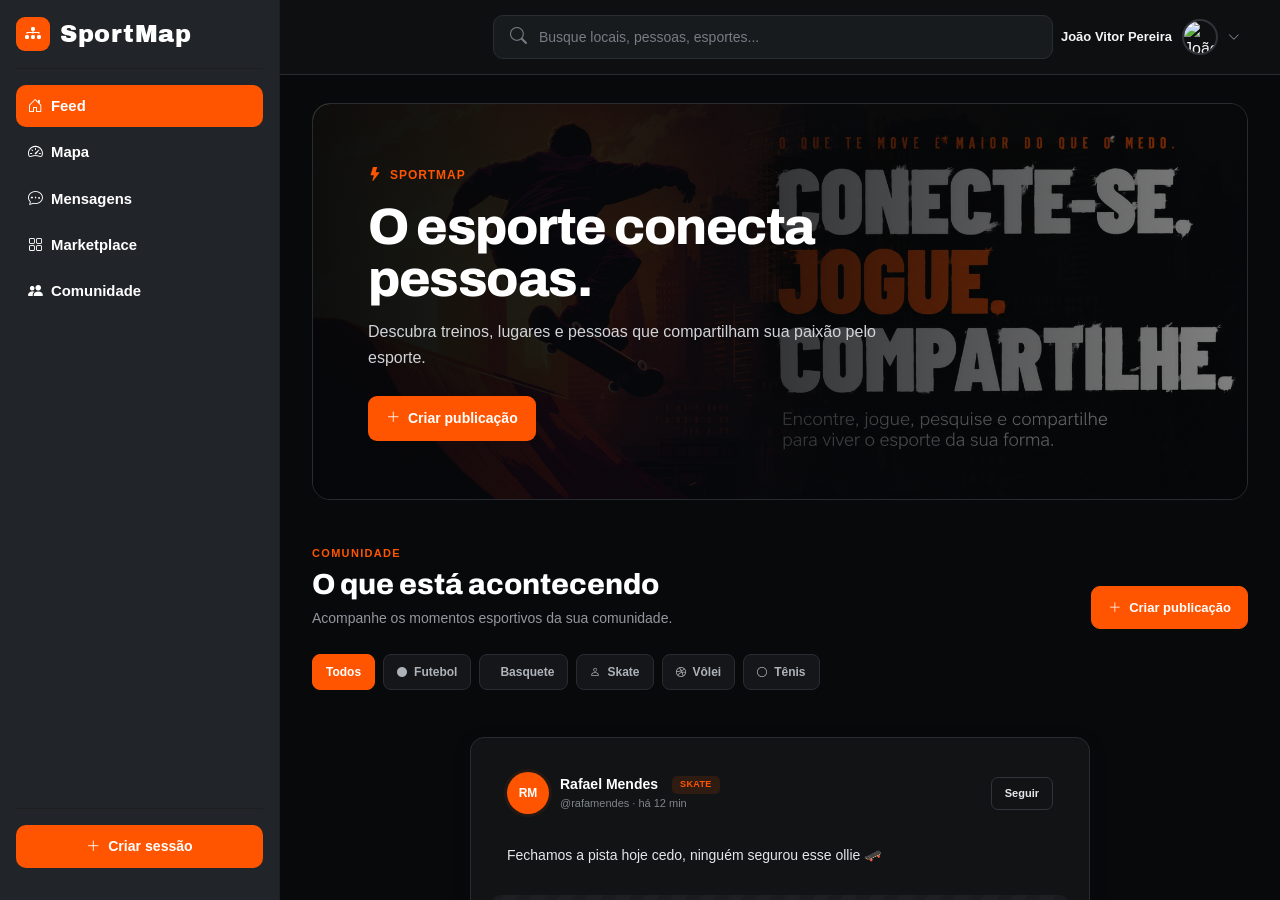
==== commit 654614d4: "novas" ====
--- a/index.html
+++ b/index.html
@@ -19,7 +19,7 @@
   <link rel="stylesheet" href="css/mapa.css" />
   <link rel="stylesheet" href="css/mk.css" />
   <link rel="stylesheet" href="css/comunidade.css" />
-
+  <link rel="stylesheet" href="css/feed.css" />
 </head>
 
 <body>
@@ -112,9 +112,9 @@
 
           <label for="nav-orders" class="nav-link">
 
-            <i class="bi bi-calendar-check me-2"></i>
-
-            Sessões
+            <i class="bi bi-chat-dots me-2"></i>
+
+            Mensagens
 
           </label>
 
@@ -180,659 +180,1082 @@
     <main class="main-content">
 
 
+      
+
       <!-- ================================================= -->
-      <!-- SEÇÃO: FEED -->
-      <!-- ================================================= -->
-
-      <section class="app-section" id="section-home">
-
-        <div class="feed-wrap">
-
-
-          <!-- POST 1 -->
-
-          <article class="post-card">
-
-            <div class="post-head">
-
-              <div class="avatar">
-                RM
-              </div>
-
-              <div class="post-user">
-
-                <div class="name">
-
-                  Rafael Mendes
-
-                  <span class="sport-tag">
-                    Skate
-                  </span>
-
-                </div>
-
-                <div class="meta">
-                  @rafamendes · há 12 min
-                </div>
-
-              </div>
-
-              <button class="post-follow">
-                Seguir
-              </button>
+<!-- SEÇÃO: FEED -->
+<!-- ================================================= -->
+
+<section class="app-section" id="section-home">
+
+  <!-- ===================== NAVBAR DO FEED ===================== -->
+
+  <nav class="feed-navbar">
+
+    <div class="feed-navbar-spacer"></div>
+
+    <!-- BUSCA -->
+    <form class="feed-search-form" id="feed-search-form">
+
+      <div class="feed-search-box">
+
+        <i class="bi bi-search"></i>
+
+        <input
+          type="search"
+          id="feed-search"
+          placeholder="Busque locais, pessoas, esportes..."
+          autocomplete="off"
+        />
+
+      </div>
+
+    </form>
+
+
+    <!-- USUÁRIO -->
+    <div class="user-menu">
+
+      <input
+        type="checkbox"
+        id="user-menu-toggle"
+        class="user-menu-toggle"
+      />
+
+      <label
+        for="user-menu-toggle"
+        class="user-menu-label"
+      >
+
+        <strong>João Vitor Pereira</strong>
+
+        <img
+          src="https://github.com/mdo.png"
+          alt="João Vitor Pereira"
+          width="36"
+          height="36"
+          class="rounded-circle"
+        />
+
+        <i class="bi bi-chevron-down"></i>
+
+      </label>
+
+
+      <!-- MENU DROPDOWN -->
+
+      <div class="user-dropdown">
+
+        <div class="user-dropdown-header">
+
+          <img
+            src="https://github.com/mdo.png"
+            alt="Perfil"
+          />
+
+          <div>
+
+            <strong>João Vitor Pereira</strong>
+
+            <span>@joaovitor</span>
+
+          </div>
+
+        </div>
+
+        <hr>
+
+        <button type="button">
+          <i class="bi bi-person"></i>
+          Meu perfil
+        </button>
+
+        <button type="button">
+          <i class="bi bi-gear"></i>
+          Configurações
+        </button>
+
+        <button type="button">
+          <i class="bi bi-box-arrow-right"></i>
+          Sair
+        </button>
+
+      </div>
+
+    </div>
+
+  </nav>
+
+
+  <!-- ===================== BANNER ===================== -->
+
+  <div class="feed-hero">
+
+    <div class="feed-hero-photo">
+
+      <img
+        src="img/fundo.png"
+        class="feed-hero-photo-img"
+        alt="SportMap"
+      >
+
+      <div class="feed-hero-overlay"></div>
+
+      <div class="feed-hero-content">
+
+        <span class="feed-hero-badge">
+          <i class="bi bi-lightning-fill"></i>
+          SPORTMAP
+        </span>
+
+        <h1>
+          O esporte conecta pessoas.
+        </h1>
+
+        <p>
+          Descubra treinos, lugares e pessoas que compartilham
+          sua paixão pelo esporte.
+        </p>
+
+        <button
+          type="button"
+          class="feed-hero-button"
+          id="hero-create-post"
+        >
+          <i class="bi bi-plus-lg"></i>
+          Criar publicação
+        </button>
+
+      </div>
+
+    </div>
+
+  </div>
+
+
+  <!-- ===================== CONTEÚDO DO FEED ===================== -->
+
+  <div class="feed-main">
+
+
+    <!-- CABEÇALHO -->
+
+    <div class="feed-header">
+
+      <div>
+
+        <span class="feed-kicker">
+          COMUNIDADE
+        </span>
+
+        <h2>
+          O que está acontecendo
+        </h2>
+
+        <p>
+          Acompanhe os momentos esportivos da sua comunidade.
+        </p>
+
+      </div>
+
+
+      <button
+        type="button"
+        class="feed-create-button"
+        id="create-post-button"
+      >
+
+        <i class="bi bi-plus-lg"></i>
+
+        Criar publicação
+
+      </button>
+
+    </div>
+
+
+    <!-- FILTROS -->
+
+    <div class="feed-filters">
+
+      <button
+        type="button"
+        class="feed-filter active"
+        data-filter="todos"
+      >
+        Todos
+      </button>
+
+      <button
+        type="button"
+        class="feed-filter"
+        data-filter="Futebol"
+      >
+        <i class="bi bi-circle-fill"></i>
+        Futebol
+      </button>
+
+      <button
+        type="button"
+        class="feed-filter"
+        data-filter="Basquete"
+      >
+        <i class="bi bi-basketball"></i>
+        Basquete
+      </button>
+
+      <button
+        type="button"
+        class="feed-filter"
+        data-filter="Skate"
+      >
+        <i class="bi bi-person"></i>
+        Skate
+      </button>
+
+      <button
+        type="button"
+        class="feed-filter"
+        data-filter="Vôlei"
+      >
+        <i class="bi bi-dribbble"></i>
+        Vôlei
+      </button>
+
+      <button
+        type="button"
+        class="feed-filter"
+        data-filter="Tênis"
+      >
+        <i class="bi bi-circle"></i>
+        Tênis
+      </button>
+
+    </div>
+
+
+    <!-- RESULTADO DA BUSCA -->
+
+    <div
+      class="feed-search-result"
+      id="feed-search-result"
+    ></div>
+
+
+    <!-- POSTS -->
+
+    <div class="feed-wrap" id="feed-posts">
+
+
+      <!-- ================= POST 1 ================= -->
+
+      <article
+        class="post-card"
+        data-sport="Skate"
+        data-search="Rafael Mendes rafamendes Skate Fechamos a pista hoje cedo ninguém segurou esse ollie"
+      >
+
+        <div class="post-head">
+
+          <div class="avatar">
+            RM
+          </div>
+
+          <div class="post-user">
+
+            <div class="name">
+
+              Rafael Mendes
+
+              <span class="sport-tag">
+                Skate
+              </span>
 
             </div>
 
-
-            <div class="post-caption">
-
-              Fechamos a pista hoje cedo, ninguém segurou esse ollie 🛹
-
+            <div class="meta">
+              @rafamendes · há 12 min
             </div>
 
-
-            <div class="post-photo">
-
-              <i class="bi bi-image"></i>
-
-              espaço para foto
+          </div>
+
+          <button
+            type="button"
+            class="post-follow"
+          >
+            Seguir
+          </button>
+
+        </div>
+
+
+        <div class="post-caption">
+          Fechamos a pista hoje cedo, ninguém segurou esse ollie 🛹
+        </div>
+
+
+        <div class="post-photo">
+
+          <i class="bi bi-image"></i>
+
+          <span>espaço para foto</span>
+
+        </div>
+
+
+        <div class="post-actions">
+
+          <button
+            type="button"
+            class="action-btn like-button liked"
+            data-likes="128"
+          >
+
+            <i class="bi bi-heart-fill"></i>
+
+            <span class="like-count">
+              128
+            </span>
+
+          </button>
+
+
+          <button
+            type="button"
+            class="action-btn"
+          >
+
+            <i class="bi bi-chat"></i>
+            14
+
+          </button>
+
+
+          <button
+            type="button"
+            class="action-btn share-button"
+          >
+
+            <i class="bi bi-share"></i>
+            Compartilhar
+
+          </button>
+
+        </div>
+
+
+        <div class="post-likes">
+
+          Curtido por
+          <strong>Vinícius R.</strong>
+          e mais
+          <strong>127 pessoas</strong>
+
+        </div>
+
+      </article>
+
+
+      <!-- ================= POST 2 ================= -->
+
+      <article
+        class="post-card"
+        data-sport="Vôlei"
+        data-search="Julia Alves ju.alves Vôlei Treino sábado quadra Vila Time completo domingo"
+      >
+
+        <div class="post-head">
+
+          <div class="avatar">
+            JA
+          </div>
+
+          <div class="post-user">
+
+            <div class="name">
+
+              Julia Alves
+
+              <span class="sport-tag">
+                Vôlei
+              </span>
 
             </div>
 
-
-            <div class="post-actions">
-
-              <input type="checkbox" id="like1" class="like-checkbox" checked />
-
-              <label for="like1" class="action-btn like-label">
-
-                <span class="icon-liked">
-                  <i class="bi bi-heart-fill"></i>
-                </span>
-
-                <span class="icon-unliked">
-                  <i class="bi bi-heart"></i>
-                </span>
-
-                <span class="count-liked">
-                  128
-                </span>
-
-                <span class="count-unliked">
-                  127
-                </span>
-
-              </label>
-
-
-              <button class="action-btn">
-
-                <i class="bi bi-chat"></i>
-
-                14
-
-              </button>
-
-
-              <button class="action-btn">
-
-                <i class="bi bi-share"></i>
-
-                Compartilhar
-
-              </button>
-
+            <div class="meta">
+              @ju.alves · há 40 min
             </div>
 
-
-            <div class="post-likes">
-
-              Curtido por
-              <strong>Vinícius R.</strong>
-              e mais
-              <strong>127 pessoas</strong>
+          </div>
+
+          <button
+            type="button"
+            class="post-follow"
+          >
+            Seguir
+          </button>
+
+        </div>
+
+
+        <div class="post-caption">
+          Treino de sábado na quadra da Vila.
+          Time completo pra domingo! 🏐
+        </div>
+
+
+        <div class="post-photo">
+
+          <i class="bi bi-image"></i>
+
+          <span>espaço para foto</span>
+
+        </div>
+
+
+        <div class="post-actions">
+
+          <button
+            type="button"
+            class="action-btn like-button"
+            data-likes="76"
+          >
+
+            <i class="bi bi-heart"></i>
+
+            <span class="like-count">
+              76
+            </span>
+
+          </button>
+
+
+          <button class="action-btn">
+
+            <i class="bi bi-chat"></i>
+            5
+
+          </button>
+
+
+          <button
+            type="button"
+            class="action-btn share-button"
+          >
+
+            <i class="bi bi-share"></i>
+            Compartilhar
+
+          </button>
+
+        </div>
+
+
+        <div class="post-likes">
+
+          Curtido por
+          <strong>76 pessoas</strong>
+
+        </div>
+
+      </article>
+
+
+      <!-- ================= POST 3 ================= -->
+
+      <article
+        class="post-card"
+        data-sport="Futebol"
+        data-search="Bruno Zago brunozago Futebol Gol bicicleta pelada hoje"
+      >
+
+        <div class="post-head">
+
+          <div class="avatar">
+            BZ
+          </div>
+
+          <div class="post-user">
+
+            <div class="name">
+
+              Bruno Zago
+
+              <span class="sport-tag">
+                Futebol
+              </span>
 
             </div>
 
-          </article>
-
-
-          <!-- POST 2 -->
-
-          <article class="post-card">
-
-            <div class="post-head">
-
-              <div class="avatar">
-                JA
-              </div>
-
-              <div class="post-user">
-
-                <div class="name">
-
-                  Julia Alves
-
-                  <span class="sport-tag">
-                    Vôlei
-                  </span>
-
-                </div>
-
-                <div class="meta">
-                  @ju.alves · há 40 min
-                </div>
-
-              </div>
-
-              <button class="post-follow">
-                Seguir
-              </button>
-
+            <div class="meta">
+              @brunozago · há 1 h
             </div>
 
-
-            <div class="post-caption">
-
-              Treino de sábado na quadra da Vila. Time completo pra domingo! 🏐
+          </div>
+
+          <button
+            type="button"
+            class="post-follow"
+          >
+            Seguir
+          </button>
+
+        </div>
+
+
+        <div class="post-caption">
+          Gol de bicicleta na pelada de hoje,
+          quem viu sabe 🔥⚽
+        </div>
+
+
+        <div class="post-photo">
+
+          <i class="bi bi-image"></i>
+
+          <span>espaço para foto</span>
+
+        </div>
+
+
+        <div class="post-actions">
+
+          <button
+            type="button"
+            class="action-btn like-button liked"
+            data-likes="342"
+          >
+
+            <i class="bi bi-heart-fill"></i>
+
+            <span class="like-count">
+              342
+            </span>
+
+          </button>
+
+
+          <button class="action-btn">
+
+            <i class="bi bi-chat"></i>
+            48
+
+          </button>
+
+
+          <button
+            type="button"
+            class="action-btn share-button"
+          >
+
+            <i class="bi bi-share"></i>
+            Compartilhar
+
+          </button>
+
+        </div>
+
+
+        <div class="post-likes">
+
+          Curtido por
+          <strong>Rafael M.</strong>
+          e mais
+          <strong>341 pessoas</strong>
+
+        </div>
+
+      </article>
+
+
+      <!-- ================= POST 4 ================= -->
+
+      <article
+        class="post-card"
+        data-sport="Tênis"
+        data-search="Carla Souza carlas Tênis Primeira aula quadra nova saibro"
+      >
+
+        <div class="post-head">
+
+          <div class="avatar">
+            CS
+          </div>
+
+          <div class="post-user">
+
+            <div class="name">
+
+              Carla Souza
+
+              <span class="sport-tag">
+                Tênis
+              </span>
 
             </div>
 
-
-            <div class="post-photo">
-
-              <i class="bi bi-image"></i>
-
-              espaço para foto
-
+            <div class="meta">
+              @carlas · há 2 h
             </div>
 
-
-            <div class="post-actions">
-
-              <input type="checkbox" id="like2" class="like-checkbox" />
-
-              <label for="like2" class="action-btn like-label">
-
-                <span class="icon-liked">
-                  <i class="bi bi-heart-fill"></i>
-                </span>
-
-                <span class="icon-unliked">
-                  <i class="bi bi-heart"></i>
-                </span>
-
-                <span class="count-liked">
-                  77
-                </span>
-
-                <span class="count-unliked">
-                  76
-                </span>
-
-              </label>
-
-
-              <button class="action-btn">
-
-                <i class="bi bi-chat"></i>
-
-                5
-
-              </button>
-
-
-              <button class="action-btn">
-
-                <i class="bi bi-share"></i>
-
-                Compartilhar
-
-              </button>
+          </div>
+
+          <button
+            type="button"
+            class="post-follow"
+          >
+            Seguir
+          </button>
+
+        </div>
+
+
+        <div class="post-caption">
+          Primeira aula na quadra nova,
+          saudade de jogar em saibro 🎾
+        </div>
+
+
+        <div class="post-photo">
+
+          <i class="bi bi-image"></i>
+
+          <span>espaço para foto</span>
+
+        </div>
+
+
+        <div class="post-actions">
+
+          <button
+            type="button"
+            class="action-btn like-button"
+            data-likes="59"
+          >
+
+            <i class="bi bi-heart"></i>
+
+            <span class="like-count">
+              59
+            </span>
+
+          </button>
+
+
+          <button class="action-btn">
+
+            <i class="bi bi-chat"></i>
+            3
+
+          </button>
+
+
+          <button
+            type="button"
+            class="action-btn share-button"
+          >
+
+            <i class="bi bi-share"></i>
+            Compartilhar
+
+          </button>
+
+        </div>
+
+
+        <div class="post-likes">
+
+          Curtido por
+          <strong>59 pessoas</strong>
+
+        </div>
+
+      </article>
+
+
+      <!-- ================= POST 5 ================= -->
+
+      <article
+        class="post-card"
+        data-sport="Basquete"
+        data-search="Vinícius Rocha viniciusr Basquete 5x5 Ibirapuera quadra"
+      >
+
+        <div class="post-head">
+
+          <div class="avatar">
+            VR
+          </div>
+
+          <div class="post-user">
+
+            <div class="name">
+
+              Vinícius Rocha
+
+              <span class="sport-tag">
+                Basquete
+              </span>
 
             </div>
 
-
-            <div class="post-likes">
-
-              Curtido por
-              <strong>76 pessoas</strong>
-
+            <div class="meta">
+              @viniciusr · há 3 h
             </div>
 
-          </article>
-
-
-          <!-- POST 3 -->
-
-          <article class="post-card">
-
-            <div class="post-head">
-
-              <div class="avatar">
-                BZ
-              </div>
-
-              <div class="post-user">
-
-                <div class="name">
-
-                  Bruno Zago
-
-                  <span class="sport-tag">
-                    Futebol
-                  </span>
-
-                </div>
-
-                <div class="meta">
-                  @brunozago · há 1 h
-                </div>
-
-              </div>
-
-              <button class="post-follow">
-                Seguir
-              </button>
+          </div>
+
+          <button
+            type="button"
+            class="post-follow"
+          >
+            Seguir
+          </button>
+
+        </div>
+
+
+        <div class="post-caption">
+          Fechamos com 5x5 até escurecer na quadra
+          do Ibirapuera 🏀
+        </div>
+
+
+        <div class="post-photo">
+
+          <i class="bi bi-image"></i>
+
+          <span>espaço para foto</span>
+
+        </div>
+
+
+        <div class="post-actions">
+
+          <button
+            type="button"
+            class="action-btn like-button liked"
+            data-likes="213"
+          >
+
+            <i class="bi bi-heart-fill"></i>
+
+            <span class="like-count">
+              213
+            </span>
+
+          </button>
+
+
+          <button class="action-btn">
+
+            <i class="bi bi-chat"></i>
+            22
+
+          </button>
+
+
+          <button
+            type="button"
+            class="action-btn share-button"
+          >
+
+            <i class="bi bi-share"></i>
+            Compartilhar
+
+          </button>
+
+        </div>
+
+
+        <div class="post-likes">
+
+          Curtido por
+          <strong>Julia A.</strong>
+          e mais
+          <strong>212 pessoas</strong>
+
+        </div>
+
+      </article>
+
+
+      <!-- ================= POST 6 ================= -->
+
+      <article
+        class="post-card"
+        data-sport="Futebol"
+        data-search="Thiago Lima thiagol Futebol racha quinta time"
+      >
+
+        <div class="post-head">
+
+          <div class="avatar">
+            TL
+          </div>
+
+          <div class="post-user">
+
+            <div class="name">
+
+              Thiago Lima
+
+              <span class="sport-tag">
+                Futebol
+              </span>
 
             </div>
 
-
-            <div class="post-caption">
-
-              Gol de bicicleta na pelada de hoje, quem viu sabe 🔥⚽
-
+            <div class="meta">
+              @thiagol · há 4 h
             </div>
 
-
-            <div class="post-photo">
-
-              <i class="bi bi-image"></i>
-
-              espaço para foto
-
-            </div>
-
-
-            <div class="post-actions">
-
-              <input type="checkbox" id="like3" class="like-checkbox" checked />
-
-              <label for="like3" class="action-btn like-label">
-
-                <span class="icon-liked">
-                  <i class="bi bi-heart-fill"></i>
-                </span>
-
-                <span class="icon-unliked">
-                  <i class="bi bi-heart"></i>
-                </span>
-
-                <span class="count-liked">
-                  342
-                </span>
-
-                <span class="count-unliked">
-                  341
-                </span>
-
-              </label>
-
-
-              <button class="action-btn">
-
-                <i class="bi bi-chat"></i>
-
-                48
-
-              </button>
-
-
-              <button class="action-btn">
-
-                <i class="bi bi-share"></i>
-
-                Compartilhar
-
-              </button>
-
-            </div>
-
-
-            <div class="post-likes">
-
-              Curtido por
-              <strong>Rafael M.</strong>
-              e mais
-              <strong>341 pessoas</strong>
-
-            </div>
-
-          </article>
-
-
-          <!-- POST 4 -->
-
-          <article class="post-card">
-
-            <div class="post-head">
-
-              <div class="avatar">
-                CS
-              </div>
-
-              <div class="post-user">
-
-                <div class="name">
-
-                  Carla Souza
-
-                  <span class="sport-tag">
-                    Tênis
-                  </span>
-
-                </div>
-
-                <div class="meta">
-                  @carlas · há 2 h
-                </div>
-
-              </div>
-
-              <button class="post-follow">
-                Seguir
-              </button>
-
-            </div>
-
-
-            <div class="post-caption">
-
-              Primeira aula na quadra nova, saudade de jogar em saibro 🎾
-
-            </div>
-
-
-            <div class="post-photo">
-
-              <i class="bi bi-image"></i>
-
-              espaço para foto
-
-            </div>
-
-
-            <div class="post-actions">
-
-              <input type="checkbox" id="like4" class="like-checkbox" />
-
-              <label for="like4" class="action-btn like-label">
-
-                <span class="icon-liked">
-                  <i class="bi bi-heart-fill"></i>
-                </span>
-
-                <span class="icon-unliked">
-                  <i class="bi bi-heart"></i>
-                </span>
-
-                <span class="count-liked">
-                  60
-                </span>
-
-                <span class="count-unliked">
-                  59
-                </span>
-
-              </label>
-
-
-              <button class="action-btn">
-
-                <i class="bi bi-chat"></i>
-
-                3
-
-              </button>
-
-
-              <button class="action-btn">
-
-                <i class="bi bi-share"></i>
-
-                Compartilhar
-
-              </button>
-
-            </div>
-
-
-            <div class="post-likes">
-
-              Curtido por
-              <strong>59 pessoas</strong>
-
-            </div>
-
-          </article>
-
-
-          <!-- POST 5 -->
-
-          <article class="post-card">
-
-            <div class="post-head">
-
-              <div class="avatar">
-                VR
-              </div>
-
-              <div class="post-user">
-
-                <div class="name">
-
-                  Vinícius Rocha
-
-                  <span class="sport-tag">
-                    Basquete
-                  </span>
-
-                </div>
-
-                <div class="meta">
-                  @viniciusr · há 3 h
-                </div>
-
-              </div>
-
-              <button class="post-follow">
-                Seguir
-              </button>
-
-            </div>
-
-
-            <div class="post-caption">
-
-              Fechamos com 5x5 até escurecer na quadra do Ibirapuera 🏀
-
-            </div>
-
-
-            <div class="post-photo">
-
-              <i class="bi bi-image"></i>
-
-              espaço para foto
-
-            </div>
-
-
-            <div class="post-actions">
-
-              <input type="checkbox" id="like5" class="like-checkbox" checked />
-
-              <label for="like5" class="action-btn like-label">
-
-                <span class="icon-liked">
-                  <i class="bi bi-heart-fill"></i>
-                </span>
-
-                <span class="icon-unliked">
-                  <i class="bi bi-heart"></i>
-                </span>
-
-                <span class="count-liked">
-                  213
-                </span>
-
-                <span class="count-unliked">
-                  212
-                </span>
-
-              </label>
-
-
-              <button class="action-btn">
-
-                <i class="bi bi-chat"></i>
-
-                22
-
-              </button>
-
-
-              <button class="action-btn">
-
-                <i class="bi bi-share"></i>
-
-                Compartilhar
-
-              </button>
-
-            </div>
-
-
-            <div class="post-likes">
-
-              Curtido por
-              <strong>Julia A.</strong>
-              e mais
-              <strong>212 pessoas</strong>
-
-            </div>
-
-          </article>
-
-
-          <!-- POST 6 -->
-
-          <article class="post-card">
-
-            <div class="post-head">
-
-              <div class="avatar">
-                TL
-              </div>
-
-              <div class="post-user">
-
-                <div class="name">
-
-                  Thiago Lima
-
-                  <span class="sport-tag">
-                    Futebol
-                  </span>
-
-                </div>
-
-                <div class="meta">
-                  @thiagol · há 4 h
-                </div>
-
-              </div>
-
-              <button class="post-follow">
-                Seguir
-              </button>
-
-            </div>
-
-
-            <div class="post-caption">
-
-              Time montado pro racha de quinta, só falta você 👀⚽
-
-            </div>
-
-
-            <div class="post-photo">
-
-              <i class="bi bi-image"></i>
-
-              espaço para foto
-
-            </div>
-
-
-            <div class="post-actions">
-
-              <input type="checkbox" id="like6" class="like-checkbox" />
-
-              <label for="like6" class="action-btn like-label">
-
-                <span class="icon-liked">
-                  <i class="bi bi-heart-fill"></i>
-                </span>
-
-                <span class="icon-unliked">
-                  <i class="bi bi-heart"></i>
-                </span>
-
-                <span class="count-liked">
-                  46
-                </span>
-
-                <span class="count-unliked">
-                  45
-                </span>
-
-              </label>
-
-
-              <button class="action-btn">
-
-                <i class="bi bi-chat"></i>
-
-                9
-
-              </button>
-
-
-              <button class="action-btn">
-
-                <i class="bi bi-share"></i>
-
-                Compartilhar
-
-              </button>
-
-            </div>
-
-
-            <div class="post-likes">
-
-              Curtido por
-              <strong>45 pessoas</strong>
-
-            </div>
-
-          </article>
-
-        </div>
-
-      </section>
+          </div>
+
+          <button
+            type="button"
+            class="post-follow"
+          >
+            Seguir
+          </button>
+
+        </div>
+
+
+        <div class="post-caption">
+          Time montado pro racha de quinta,
+          só falta você 👀⚽
+        </div>
+
+
+        <div class="post-photo">
+
+          <i class="bi bi-image"></i>
+
+          <span>espaço para foto</span>
+
+        </div>
+
+
+        <div class="post-actions">
+
+          <button
+            type="button"
+            class="action-btn like-button"
+            data-likes="45"
+          >
+
+            <i class="bi bi-heart"></i>
+
+            <span class="like-count">
+              45
+            </span>
+
+          </button>
+
+
+          <button class="action-btn">
+
+            <i class="bi bi-chat"></i>
+            9
+
+          </button>
+
+
+          <button
+            type="button"
+            class="action-btn share-button"
+          >
+
+            <i class="bi bi-share"></i>
+            Compartilhar
+
+          </button>
+
+        </div>
+
+
+        <div class="post-likes">
+
+          Curtido por
+          <strong>45 pessoas</strong>
+
+        </div>
+
+      </article>
+
+
+    </div>
+
+
+    <!-- SEM RESULTADOS -->
+
+    <div
+      class="feed-empty"
+      id="feed-empty"
+    >
+
+      <i class="bi bi-search"></i>
+
+      <h3>Nenhuma publicação encontrada</h3>
+
+      <p>
+        Tente buscar por outro nome, esporte ou assunto.
+      </p>
+
+    </div>
+
+  </div>
+
+
+  <!-- ===================== MODAL CRIAR POST ===================== -->
+
+  <div
+    class="post-modal"
+    id="post-modal"
+    aria-hidden="true"
+  >
+
+    <div class="post-modal-content">
+
+      <div class="post-modal-header">
+
+        <div>
+
+          <span>NOVA PUBLICAÇÃO</span>
+
+          <h2>Criar publicação</h2>
+
+        </div>
+
+        <button
+          type="button"
+          class="modal-close"
+          id="close-post-modal"
+        >
+          <i class="bi bi-x-lg"></i>
+        </button>
+
+      </div>
+
+
+      <form id="create-post-form">
+
+        <div class="create-user">
+
+          <img
+            src="https://github.com/mdo.png"
+            alt="João Vitor Pereira"
+          />
+
+          <div>
+
+            <strong>João Vitor Pereira</strong>
+
+            <span>
+              Publicando para sua comunidade
+            </span>
+
+          </div>
+
+        </div>
+
+
+        <label for="new-post-text">
+          O que você está praticando?
+        </label>
+
+        <textarea
+          id="new-post-text"
+          placeholder="Compartilhe seu treino, lugar ou momento esportivo..."
+          maxlength="500"
+          required
+        ></textarea>
+
+
+        <div class="create-post-row">
+
+          <div>
+
+            <label for="new-post-sport">
+              Esporte
+            </label>
+
+            <select id="new-post-sport">
+
+              <option value="Futebol">
+                ⚽ Futebol
+              </option>
+
+              <option value="Basquete">
+                🏀 Basquete
+              </option>
+
+              <option value="Skate">
+                🛹 Skate
+              </option>
+
+              <option value="Vôlei">
+                🏐 Vôlei
+              </option>
+
+              <option value="Tênis">
+                🎾 Tênis
+              </option>
+
+              <option value="Corrida">
+                🏃 Corrida
+              </option>
+
+            </select>
+
+          </div>
+
+        </div>
+
+
+        <div class="create-post-actions">
+
+          <button
+            type="button"
+            class="modal-cancel"
+            id="cancel-post"
+          >
+            Cancelar
+          </button>
+
+          <button
+            type="submit"
+            class="modal-publish"
+          >
+            <i class="bi bi-send-fill"></i>
+            Publicar
+          </button>
+
+        </div>
+
+      </form>
+
+    </div>
+
+  </div>
+
+
+  <!-- TOAST -->
+
+  <div
+    class="feed-toast"
+    id="feed-toast"
+  >
+
+    <i class="bi bi-check-circle-fill"></i>
+
+    <span></span>
+
+  </div>
+
+</section>
+
 
 
       <!-- ================================================= -->
@@ -2376,26 +2799,53 @@
               <div class="post-texto">
                 Time montado pro racha de quinta, só falta você 👀⚽
               </div>
-              <!-- FOTO AQUI -->
-              <div class="post-photo">
-                <i class="bi bi-image"></i>espaço para foto
-              </div>
-              <div class="post-actions">
-                <input type="checkbox" id="like6" class="like-checkbox" />
-                <label for="like6" class="action-btn like-label">
-                  <span class="icon-liked"
-                    ><i class="bi bi-heart-fill"></i
-                  ></span>
-                  <span class="icon-unliked"><i class="bi bi-heart"></i></span>
-                  <span class="count-liked">46</span>
-                  <span class="count-unliked">45</span>
-                </label>
-                <button class="action-btn"><i class="bi bi-chat"></i> 9</button>
-                <button class="action-btn">
-                  <i class="bi bi-share"></i> C ompartilhar
-                </button>
-              </div>
-              <div class="post-likes">
+
+
+
+
+              <div class="post-imagem">
+
+
+                <i class="bi bi-image"></i>
+
+
+                <span>espaço para foto</span>
+
+
+              </div>
+
+
+
+
+              <div class="post-acoes">
+
+
+                <button class="acao-post">
+                  <i class="bi bi-heart"></i>
+                  46
+                </button>
+
+
+                <button class="acao-post">
+                  <i class="bi bi-chat"></i>
+                  9
+                </button>
+
+
+                <button class="acao-post">
+                  <i class="bi bi-share"></i>
+                  Compartilhar
+                </button>
+
+
+              </div>
+
+
+
+
+              <div class="post-curtidas">
+
+
                 Curtido por <strong>45 pessoas</strong>
 
 
--- a/css/feed.css
+++ b/css/feed.css
@@ -0,0 +1,1450 @@
+/* =========================================================
+   SPORTMAP — FEED
+   css/feed.css
+   ========================================================= */
+
+/* =========================================================
+   VARIÁVEIS
+   ========================================================= */
+
+#section-home {
+  --feed-orange: #ff5500;
+  --feed-orange-hover: #ff6a1a;
+
+  --feed-bg: #08090b;
+  --feed-panel: #111315;
+  --feed-panel-2: #16191c;
+  --feed-border: #282c31;
+
+  --feed-text: #f5f5f5;
+  --feed-muted: #92979f;
+  --feed-soft: #c7cbd1;
+
+  --feed-radius: 14px;
+
+  width: 100%;
+  min-height: 100vh;
+  background: var(--feed-bg);
+  color: var(--feed-text);
+}
+
+
+/* =========================================================
+   NAVBAR
+   ========================================================= */
+
+#section-home .feed-navbar {
+  width: 100%;
+  min-height: 74px;
+
+  display: grid;
+  grid-template-columns: 1fr minmax(280px, 560px) 1fr;
+  align-items: center;
+
+  padding: 14px 32px;
+
+  background: #0d0f11;
+  border-bottom: 1px solid var(--feed-border);
+
+  position: relative;
+  z-index: 20;
+}
+
+#section-home .feed-navbar-spacer {
+  min-width: 0;
+}
+
+
+/* =========================================================
+   BUSCA
+   ========================================================= */
+
+#section-home .feed-search-form {
+  width: 100%;
+  margin: 0;
+}
+
+#section-home .feed-search-box {
+  width: 100%;
+  height: 44px;
+
+  display: flex;
+  align-items: center;
+  gap: 12px;
+
+  padding: 0 16px;
+
+  background: #181b1e;
+  border: 1px solid #292d32;
+  border-radius: 10px;
+
+  transition: border-color .2s ease,
+              box-shadow .2s ease,
+              background .2s ease;
+}
+
+#section-home .feed-search-box:focus-within {
+  background: #1b1e21;
+  border-color: var(--feed-orange);
+  box-shadow: 0 0 0 3px rgba(255, 85, 0, .12);
+}
+
+#section-home .feed-search-box i {
+  color: #777d85;
+  font-size: 17px;
+}
+
+#section-home .feed-search-box input {
+  width: 100%;
+  height: 100%;
+
+  padding: 0;
+
+  border: 0;
+  outline: 0;
+
+  background: transparent;
+  color: var(--feed-text);
+
+  font-family: inherit;
+  font-size: 14px;
+}
+
+#section-home .feed-search-box input::placeholder {
+  color: #777d85;
+}
+
+
+/* =========================================================
+   MENU DO USUÁRIO
+   ========================================================= */
+
+#section-home .user-menu {
+  position: relative;
+
+  justify-self: end;
+
+  display: flex;
+  align-items: center;
+}
+
+#section-home .user-menu-toggle {
+  display: none;
+}
+
+#section-home .user-menu-label {
+  display: flex;
+  align-items: center;
+  gap: 10px;
+
+  margin: 0;
+  padding: 5px 8px;
+
+  cursor: pointer;
+
+  color: var(--feed-text);
+  border-radius: 10px;
+
+  transition: background .2s ease;
+}
+
+#section-home .user-menu-label:hover {
+  background: #181b1e;
+}
+
+#section-home .user-menu-label strong {
+  font-size: 13px;
+  font-weight: 700;
+  white-space: nowrap;
+}
+
+#section-home .user-menu-label img {
+  width: 36px;
+  height: 36px;
+
+  object-fit: cover;
+
+  border: 2px solid #30343a;
+}
+
+#section-home .user-menu-label i {
+  color: #8a9098;
+  font-size: 12px;
+
+  transition: transform .2s ease;
+}
+
+#section-home .user-menu-toggle:checked + .user-menu-label i {
+  transform: rotate(180deg);
+}
+
+
+/* =========================================================
+   DROPDOWN
+   ========================================================= */
+
+#section-home .user-dropdown {
+  position: absolute;
+
+  top: calc(100% + 10px);
+  right: 0;
+
+  width: 260px;
+
+  padding: 10px;
+
+  background: #151719;
+  border: 1px solid var(--feed-border);
+  border-radius: 13px;
+
+  box-shadow: 0 18px 50px rgba(0, 0, 0, .45);
+
+  opacity: 0;
+  visibility: hidden;
+  transform: translateY(-6px);
+
+  transition:
+    opacity .2s ease,
+    visibility .2s ease,
+    transform .2s ease;
+
+  z-index: 100;
+}
+
+#section-home .user-menu-toggle:checked ~ .user-dropdown {
+  opacity: 1;
+  visibility: visible;
+  transform: translateY(0);
+}
+
+#section-home .user-dropdown-header {
+  display: flex;
+  align-items: center;
+  gap: 11px;
+
+  padding: 8px;
+}
+
+#section-home .user-dropdown-header img {
+  width: 42px;
+  height: 42px;
+
+  object-fit: cover;
+
+  border-radius: 50%;
+}
+
+#section-home .user-dropdown-header div {
+  display: flex;
+  flex-direction: column;
+  gap: 2px;
+
+  min-width: 0;
+}
+
+#section-home .user-dropdown-header strong {
+  color: #fff;
+  font-size: 13px;
+}
+
+#section-home .user-dropdown-header span {
+  color: var(--feed-muted);
+  font-size: 12px;
+}
+
+#section-home .user-dropdown hr {
+  margin: 8px 0;
+
+  border: 0;
+  border-top: 1px solid var(--feed-border);
+
+  opacity: 1;
+}
+
+#section-home .user-dropdown button {
+  width: 100%;
+
+  display: flex;
+  align-items: center;
+  gap: 10px;
+
+  padding: 10px;
+
+  border: 0;
+  border-radius: 8px;
+
+  background: transparent;
+  color: #d8dbe0;
+
+  text-align: left;
+  font-size: 13px;
+
+  cursor: pointer;
+
+  transition: background .2s ease, color .2s ease;
+}
+
+#section-home .user-dropdown button:hover {
+  background: #222529;
+  color: #fff;
+}
+
+#section-home .user-dropdown button i {
+  width: 18px;
+  color: #8e949c;
+}
+
+
+/* =========================================================
+   HERO
+   ========================================================= */
+
+#section-home .feed-hero {
+  width: 100%;
+  padding: 0 32px;
+  margin-top: 28px;
+}
+
+#section-home .feed-hero-photo {
+  position: relative;
+
+  width: 100%;
+  min-height: 330px;
+
+  overflow: hidden;
+
+  border-radius: 18px;
+
+  background: #111;
+  border: 1px solid var(--feed-border);
+}
+
+#section-home .feed-hero-photo-img {
+  position: absolute;
+  inset: 0;
+
+  width: 100%;
+  height: 100%;
+
+  object-fit: cover;
+
+  opacity: .65;
+}
+
+#section-home .feed-hero-overlay {
+  position: absolute;
+  inset: 0;
+
+  background:
+    linear-gradient(
+      90deg,
+      rgba(5, 6, 8, .95) 0%,
+      rgba(5, 6, 8, .78) 42%,
+      rgba(5, 6, 8, .25) 100%
+    );
+}
+
+#section-home .feed-hero-content {
+  position: relative;
+  z-index: 2;
+
+  max-width: 650px;
+
+  padding: 58px 55px;
+}
+
+#section-home .feed-hero-badge {
+  display: inline-flex;
+  align-items: center;
+  gap: 7px;
+
+  margin-bottom: 16px;
+
+  color: var(--feed-orange);
+
+  font-size: 12px;
+  font-weight: 800;
+  letter-spacing: .08em;
+}
+
+#section-home .feed-hero-badge i {
+  font-size: 14px;
+}
+
+#section-home .feed-hero-content h1 {
+  margin: 0 0 14px;
+
+  color: #fff;
+
+  font-family: "Archivo", sans-serif;
+  font-size: clamp(32px, 4vw, 54px);
+  line-height: 1.02;
+  font-weight: 800;
+  letter-spacing: -1.5px;
+}
+
+#section-home .feed-hero-content p {
+  max-width: 590px;
+
+  margin: 0 0 25px;
+
+  color: #d1d4d8;
+
+  font-size: 16px;
+  line-height: 1.6;
+}
+
+#section-home .feed-hero-button {
+  display: inline-flex;
+  align-items: center;
+  gap: 8px;
+
+  padding: 12px 18px;
+
+  border: 0;
+  border-radius: 9px;
+
+  background: var(--feed-orange);
+  color: #fff;
+
+  font-size: 14px;
+  font-weight: 700;
+
+  cursor: pointer;
+
+  transition:
+    background .2s ease,
+    transform .2s ease,
+    box-shadow .2s ease;
+}
+
+#section-home .feed-hero-button:hover {
+  background: var(--feed-orange-hover);
+  transform: translateY(-1px);
+  box-shadow: 0 8px 25px rgba(255, 85, 0, .25);
+}
+
+
+/* =========================================================
+   ÁREA PRINCIPAL
+   ========================================================= */
+
+#section-home .feed-main {
+  width: 100%;
+  max-width: 1120px;
+
+  margin: 0 auto;
+  padding: 45px 32px 70px;
+}
+
+
+/* =========================================================
+   CABEÇALHO DO FEED
+   ========================================================= */
+
+#section-home .feed-header {
+  display: flex;
+  align-items: flex-end;
+  justify-content: space-between;
+  gap: 30px;
+
+  margin-bottom: 25px;
+}
+
+#section-home .feed-kicker {
+  display: block;
+
+  margin-bottom: 7px;
+
+  color: var(--feed-orange);
+
+  font-size: 11px;
+  font-weight: 800;
+  letter-spacing: .12em;
+}
+
+#section-home .feed-header h2 {
+  margin: 0 0 7px;
+
+  color: #fff;
+
+  font-family: "Archivo", sans-serif;
+  font-size: 29px;
+  line-height: 1.15;
+  font-weight: 800;
+}
+
+#section-home .feed-header p {
+  margin: 0;
+
+  color: var(--feed-muted);
+
+  font-size: 14px;
+}
+
+
+/* =========================================================
+   BOTÃO CRIAR PUBLICAÇÃO
+   ========================================================= */
+
+#section-home .feed-create-button {
+  flex-shrink: 0;
+
+  display: inline-flex;
+  align-items: center;
+  gap: 8px;
+
+  padding: 11px 16px;
+
+  border: 1px solid var(--feed-orange);
+  border-radius: 9px;
+
+  background: var(--feed-orange);
+  color: #fff;
+
+  font-size: 13px;
+  font-weight: 700;
+
+  cursor: pointer;
+
+  transition: .2s ease;
+}
+
+#section-home .feed-create-button:hover {
+  background: var(--feed-orange-hover);
+  border-color: var(--feed-orange-hover);
+
+  transform: translateY(-1px);
+}
+
+
+/* =========================================================
+   FILTROS
+   ========================================================= */
+
+#section-home .feed-filters {
+  display: flex;
+  align-items: center;
+  gap: 8px;
+
+  margin-bottom: 27px;
+
+  overflow-x: auto;
+
+  scrollbar-width: none;
+}
+
+#section-home .feed-filters::-webkit-scrollbar {
+  display: none;
+}
+
+#section-home .feed-filter {
+  flex-shrink: 0;
+
+  display: inline-flex;
+  align-items: center;
+  gap: 7px;
+
+  min-height: 36px;
+
+  padding: 7px 13px;
+
+  border: 1px solid var(--feed-border);
+  border-radius: 8px;
+
+  background: #141619;
+  color: #aeb3ba;
+
+  font-size: 12px;
+  font-weight: 600;
+
+  cursor: pointer;
+
+  transition:
+    background .2s ease,
+    border-color .2s ease,
+    color .2s ease;
+}
+
+#section-home .feed-filter:hover {
+  color: #fff;
+  border-color: #3b4047;
+  background: #1b1e21;
+}
+
+#section-home .feed-filter.active {
+  background: var(--feed-orange);
+  border-color: var(--feed-orange);
+  color: #fff;
+}
+
+#section-home .feed-filter i {
+  font-size: 10px;
+}
+
+
+/* =========================================================
+   RESULTADO DA BUSCA
+   ========================================================= */
+
+#section-home .feed-search-result {
+  display: none;
+
+  margin-bottom: 18px;
+  padding: 12px 15px;
+
+  border: 1px solid var(--feed-border);
+  border-radius: 9px;
+
+  background: var(--feed-panel);
+  color: var(--feed-muted);
+
+  font-size: 13px;
+}
+
+
+/* =========================================================
+   LISTA DE POSTS
+   ========================================================= */
+
+#section-home .feed-wrap {
+  width: 100%;
+
+  display: flex;
+  flex-direction: column;
+  gap: 16px;
+}
+
+
+/* =========================================================
+   CARD DO POST
+   ========================================================= */
+
+#section-home .post-card {
+  width: 100%;
+
+  padding: 20px;
+
+  background: var(--feed-panel);
+
+  border: 1px solid var(--feed-border);
+  border-radius: var(--feed-radius);
+
+  box-shadow: 0 5px 20px rgba(0, 0, 0, .12);
+
+  overflow: hidden;
+
+  transition:
+    border-color .2s ease,
+    transform .2s ease,
+    box-shadow .2s ease;
+}
+
+#section-home .post-card:hover {
+  border-color: #353a41;
+  box-shadow: 0 12px 30px rgba(0, 0, 0, .22);
+}
+
+
+/* =========================================================
+   CABEÇALHO DO POST
+   ========================================================= */
+
+#section-home .post-head {
+  display: flex;
+  align-items: center;
+
+  gap: 11px;
+
+  margin-bottom: 16px;
+}
+
+#section-home .avatar {
+  width: 42px;
+  height: 42px;
+
+  flex: 0 0 42px;
+
+  display: flex;
+  align-items: center;
+  justify-content: center;
+
+  border-radius: 50%;
+
+  background: var(--feed-orange);
+  color: #fff;
+
+  font-size: 12px;
+  font-weight: 800;
+
+  box-shadow: 0 0 0 3px rgba(255, 85, 0, .08);
+}
+
+#section-home .post-user {
+  flex: 1;
+  min-width: 0;
+}
+
+#section-home .post-user .name {
+  display: flex;
+  align-items: center;
+  flex-wrap: wrap;
+  gap: 8px;
+
+  margin-bottom: 3px;
+
+  color: #fff;
+
+  font-size: 14px;
+  font-weight: 700;
+}
+
+#section-home .post-user .meta {
+  color: #7f858d;
+
+  font-size: 11px;
+}
+
+
+/* =========================================================
+   TAG DE ESPORTE
+   ========================================================= */
+
+#section-home .sport-tag {
+  display: inline-flex;
+  align-items: center;
+
+  padding: 3px 8px;
+
+  border-radius: 5px;
+
+  background: rgba(255, 85, 0, .12);
+  color: var(--feed-orange);
+
+  font-size: 9px;
+  font-weight: 800;
+  text-transform: uppercase;
+  letter-spacing: .04em;
+}
+
+
+/* =========================================================
+   BOTÃO SEGUIR
+   ========================================================= */
+
+#section-home .post-follow {
+  flex-shrink: 0;
+
+  padding: 7px 13px;
+
+  border: 1px solid #30353b;
+  border-radius: 7px;
+
+  background: transparent;
+  color: #e4e6e9;
+
+  font-size: 11px;
+  font-weight: 700;
+
+  cursor: pointer;
+
+  transition: .2s ease;
+}
+
+#section-home .post-follow:hover {
+  border-color: var(--feed-orange);
+  background: rgba(255, 85, 0, .08);
+  color: var(--feed-orange);
+}
+
+
+/* =========================================================
+   TEXTO DO POST
+   ========================================================= */
+
+#section-home .post-caption {
+  margin-bottom: 16px;
+
+  color: #e4e6e9;
+
+  font-size: 14px;
+  line-height: 1.6;
+}
+
+
+/* =========================================================
+   ÁREA DA FOTO
+   ========================================================= */
+
+#section-home .post-photo {
+  width: 100%;
+  min-height: 330px;
+
+  display: flex;
+  flex-direction: column;
+  align-items: center;
+  justify-content: center;
+
+  gap: 9px;
+
+  margin-bottom: 15px;
+
+  border-radius: 10px;
+
+  background:
+    repeating-linear-gradient(
+      135deg,
+      #1a1c1f 0px,
+      #1a1c1f 10px,
+      #1e2023 10px,
+      #1e2023 20px
+    );
+
+  color: #626871;
+}
+
+#section-home .post-photo i {
+  font-size: 27px;
+}
+
+#section-home .post-photo span {
+  font-size: 11px;
+}
+
+
+/* =========================================================
+   AÇÕES
+   ========================================================= */
+
+#section-home .post-actions {
+  display: flex;
+  align-items: center;
+  gap: 6px;
+
+  padding-top: 3px;
+}
+
+#section-home .action-btn {
+  display: inline-flex;
+  align-items: center;
+  gap: 7px;
+
+  padding: 8px 10px;
+
+  border: 0;
+  border-radius: 7px;
+
+  background: transparent;
+  color: #9298a0;
+
+  font-family: inherit;
+  font-size: 12px;
+  font-weight: 600;
+
+  cursor: pointer;
+
+  transition:
+    background .2s ease,
+    color .2s ease;
+}
+
+#section-home .action-btn:hover {
+  background: #1c1f22;
+  color: #fff;
+}
+
+#section-home .action-btn i {
+  font-size: 15px;
+}
+
+#section-home .like-button.liked {
+  color: var(--feed-orange);
+}
+
+#section-home .like-button.liked:hover {
+  color: #ff6a1a;
+  background: rgba(255, 85, 0, .08);
+}
+
+
+/* =========================================================
+   CURTIDAS
+   ========================================================= */
+
+#section-home .post-likes {
+  margin-top: 4px;
+
+  color: #727880;
+
+  font-size: 11px;
+}
+
+#section-home .post-likes strong {
+  color: #bfc3c8;
+  font-weight: 700;
+}
+
+
+/* =========================================================
+   POST OCULTO PELO FILTRO
+   ========================================================= */
+
+#section-home .post-card.feed-hidden {
+  display: none !important;
+}
+
+
+/* =========================================================
+   SEM RESULTADOS
+   ========================================================= */
+
+#section-home .feed-empty {
+  display: none;
+
+  padding: 60px 20px;
+
+  text-align: center;
+}
+
+#section-home .feed-empty i {
+  display: block;
+
+  margin-bottom: 14px;
+
+  color: #555b63;
+
+  font-size: 34px;
+}
+
+#section-home .feed-empty h3 {
+  margin: 0 0 7px;
+
+  color: #e8eaed;
+
+  font-size: 18px;
+  font-weight: 700;
+}
+
+#section-home .feed-empty p {
+  margin: 0;
+
+  color: #747a82;
+
+  font-size: 13px;
+}
+
+
+/* =========================================================
+   MODAL
+   ========================================================= */
+
+#section-home .post-modal {
+  position: fixed;
+  inset: 0;
+
+  display: flex;
+  align-items: center;
+  justify-content: center;
+
+  padding: 20px;
+
+  background: rgba(0, 0, 0, .72);
+
+  opacity: 0;
+  visibility: hidden;
+
+  transition:
+    opacity .2s ease,
+    visibility .2s ease;
+
+  z-index: 9999;
+}
+
+#section-home .post-modal.active {
+  opacity: 1;
+  visibility: visible;
+}
+
+#section-home .post-modal-content {
+  width: min(620px, 100%);
+  max-height: calc(100vh - 40px);
+
+  overflow-y: auto;
+
+  padding: 24px;
+
+  background: #151719;
+
+  border: 1px solid #30343a;
+  border-radius: 16px;
+
+  box-shadow: 0 25px 80px rgba(0, 0, 0, .6);
+
+  transform: translateY(12px) scale(.98);
+
+  transition: transform .2s ease;
+}
+
+#section-home .post-modal.active .post-modal-content {
+  transform: translateY(0) scale(1);
+}
+
+
+/* =========================================================
+   CABEÇALHO DO MODAL
+   ========================================================= */
+
+#section-home .post-modal-header {
+  display: flex;
+  align-items: flex-start;
+  justify-content: space-between;
+
+  gap: 20px;
+
+  margin-bottom: 25px;
+}
+
+#section-home .post-modal-header span {
+  color: var(--feed-orange);
+
+  font-size: 10px;
+  font-weight: 800;
+  letter-spacing: .12em;
+}
+
+#section-home .post-modal-header h2 {
+  margin: 4px 0 0;
+
+  color: #fff;
+
+  font-size: 24px;
+  font-weight: 800;
+}
+
+#section-home .modal-close {
+  width: 36px;
+  height: 36px;
+
+  display: flex;
+  align-items: center;
+  justify-content: center;
+
+  border: 1px solid #30343a;
+  border-radius: 8px;
+
+  background: #1c1f22;
+  color: #b5bac1;
+
+  cursor: pointer;
+
+  transition: .2s ease;
+}
+
+#section-home .modal-close:hover {
+  background: #282c30;
+  color: #fff;
+}
+
+
+/* =========================================================
+   USUÁRIO DO MODAL
+   ========================================================= */
+
+#section-home .create-user {
+  display: flex;
+  align-items: center;
+  gap: 11px;
+
+  margin-bottom: 22px;
+  padding: 12px;
+
+  border: 1px solid var(--feed-border);
+  border-radius: 10px;
+
+  background: #111315;
+}
+
+#section-home .create-user img {
+  width: 42px;
+  height: 42px;
+
+  border-radius: 50%;
+
+  object-fit: cover;
+}
+
+#section-home .create-user div {
+  display: flex;
+  flex-direction: column;
+  gap: 3px;
+}
+
+#section-home .create-user strong {
+  color: #fff;
+
+  font-size: 13px;
+}
+
+#section-home .create-user span {
+  color: var(--feed-muted);
+
+  font-size: 11px;
+}
+
+
+/* =========================================================
+   FORMULÁRIO
+   ========================================================= */
+
+#section-home #create-post-form > label,
+#section-home .create-post-row label {
+  display: block;
+
+  margin-bottom: 8px;
+
+  color: #dfe2e6;
+
+  font-size: 12px;
+  font-weight: 700;
+}
+
+#section-home #new-post-text {
+  width: 100%;
+  min-height: 140px;
+
+  resize: vertical;
+
+  padding: 13px;
+
+  border: 1px solid #30343a;
+  border-radius: 10px;
+
+  outline: none;
+
+  background: #0f1113;
+  color: #fff;
+
+  font-family: inherit;
+  font-size: 13px;
+  line-height: 1.5;
+
+  transition: border-color .2s ease, box-shadow .2s ease;
+}
+
+#section-home #new-post-text::placeholder {
+  color: #686e76;
+}
+
+#section-home #new-post-text:focus {
+  border-color: var(--feed-orange);
+  box-shadow: 0 0 0 3px rgba(255, 85, 0, .1);
+}
+
+
+/* =========================================================
+   SELECT
+   ========================================================= */
+
+#section-home .create-post-row {
+  margin-top: 18px;
+}
+
+#section-home #new-post-sport {
+  width: 100%;
+
+  padding: 11px 13px;
+
+  border: 1px solid #30343a;
+  border-radius: 9px;
+
+  outline: none;
+
+  background: #0f1113;
+  color: #fff;
+
+  font-family: inherit;
+  font-size: 13px;
+
+  cursor: pointer;
+}
+
+#section-home #new-post-sport:focus {
+  border-color: var(--feed-orange);
+}
+
+
+/* =========================================================
+   BOTÕES DO MODAL
+   ========================================================= */
+
+#section-home .create-post-actions {
+  display: flex;
+  justify-content: flex-end;
+  gap: 9px;
+
+  margin-top: 25px;
+}
+
+#section-home .modal-cancel,
+#section-home .modal-publish {
+  min-height: 40px;
+
+  padding: 9px 15px;
+
+  border-radius: 8px;
+
+  font-family: inherit;
+  font-size: 12px;
+  font-weight: 700;
+
+  cursor: pointer;
+
+  transition: .2s ease;
+}
+
+#section-home .modal-cancel {
+  border: 1px solid #30343a;
+
+  background: transparent;
+  color: #b9bec5;
+}
+
+#section-home .modal-cancel:hover {
+  background: #202327;
+  color: #fff;
+}
+
+#section-home .modal-publish {
+  display: inline-flex;
+  align-items: center;
+  gap: 7px;
+
+  border: 1px solid var(--feed-orange);
+
+  background: var(--feed-orange);
+  color: #fff;
+}
+
+#section-home .modal-publish:hover {
+  background: var(--feed-orange-hover);
+}
+
+
+/* =========================================================
+   TOAST
+   ========================================================= */
+
+#section-home .feed-toast {
+  position: fixed;
+
+  right: 25px;
+  bottom: 25px;
+
+  display: flex;
+  align-items: center;
+  gap: 9px;
+
+  min-width: 240px;
+
+  padding: 13px 16px;
+
+  border: 1px solid #30343a;
+  border-radius: 10px;
+
+  background: #17191b;
+  color: #e9ebee;
+
+  box-shadow: 0 15px 45px rgba(0, 0, 0, .45);
+
+  opacity: 0;
+  visibility: hidden;
+  transform: translateY(10px);
+
+  transition: .25s ease;
+
+  z-index: 10000;
+}
+
+#section-home .feed-toast.show {
+  opacity: 1;
+  visibility: visible;
+  transform: translateY(0);
+}
+
+#section-home .feed-toast i {
+  color: #34c759;
+  font-size: 17px;
+}
+
+#section-home .feed-toast span {
+  font-size: 12px;
+  font-weight: 600;
+}
+
+
+/* =========================================================
+   RESPONSIVIDADE — TABLET
+   ========================================================= */
+
+@media (max-width: 1000px) {
+
+  #section-home .feed-navbar {
+    grid-template-columns: 1fr 1.5fr 1fr;
+    padding: 12px 20px;
+  }
+
+  #section-home .feed-hero {
+    padding: 0 20px;
+  }
+
+  #section-home .feed-hero-content {
+    padding: 48px 38px;
+  }
+
+  #section-home .feed-main {
+    padding-left: 20px;
+    padding-right: 20px;
+  }
+
+}
+
+
+/* =========================================================
+   RESPONSIVIDADE — MOBILE
+   ========================================================= */
+
+@media (max-width: 700px) {
+
+  #section-home .feed-navbar {
+    display: flex;
+    flex-wrap: wrap;
+    gap: 12px;
+
+    padding: 12px 15px;
+  }
+
+  #section-home .feed-navbar-spacer {
+    display: none;
+  }
+
+  #section-home .feed-search-form {
+    order: 2;
+    flex: 1 1 100%;
+  }
+
+  #section-home .user-menu {
+    margin-left: auto;
+  }
+
+  #section-home .user-menu-label strong {
+    display: none;
+  }
+
+  #section-home .feed-hero {
+    padding: 0 12px;
+    margin-top: 12px;
+  }
+
+  #section-home .feed-hero-photo {
+    min-height: 360px;
+  }
+
+  #section-home .feed-hero-content {
+    padding: 42px 25px;
+  }
+
+  #section-home .feed-hero-content h1 {
+    font-size: 34px;
+  }
+
+  #section-home .feed-hero-content p {
+    font-size: 14px;
+  }
+
+  #section-home .feed-main {
+    padding: 35px 12px 50px;
+  }
+
+  #section-home .feed-header {
+    align-items: flex-start;
+    flex-direction: column;
+    gap: 17px;
+  }
+
+  #section-home .feed-header h2 {
+    font-size: 25px;
+  }
+
+  #section-home .feed-create-button {
+    width: 100%;
+    justify-content: center;
+  }
+
+  #section-home .post-card {
+    padding: 15px;
+  }
+
+  #section-home .post-photo {
+    min-height: 240px;
+  }
+
+  #section-home .post-actions {
+    flex-wrap: wrap;
+  }
+
+  #section-home .action-btn {
+    padding: 7px 8px;
+  }
+
+  #section-home .post-modal {
+    padding: 10px;
+  }
+
+  #section-home .post-modal-content {
+    padding: 18px;
+  }
+
+}
+
+
+/* =========================================================
+   MOBILE PEQUENO
+   ========================================================= */
+
+@media (max-width: 450px) {
+
+  #section-home .feed-hero-photo {
+    min-height: 390px;
+  }
+
+  #section-home .feed-hero-content {
+    padding: 35px 20px;
+  }
+
+  #section-home .feed-hero-content h1 {
+    font-size: 30px;
+  }
+
+  #section-home .post-head {
+    align-items: flex-start;
+  }
+
+  #section-home .post-follow {
+    padding: 6px 10px;
+  }
+
+  #section-home .post-photo {
+    min-height: 210px;
+  }
+
+  #section-home .create-post-actions {
+    flex-direction: column-reverse;
+  }
+
+  #section-home .modal-cancel,
+  #section-home .modal-publish {
+    width: 100%;
+    justify-content: center;
+  }
+
+}
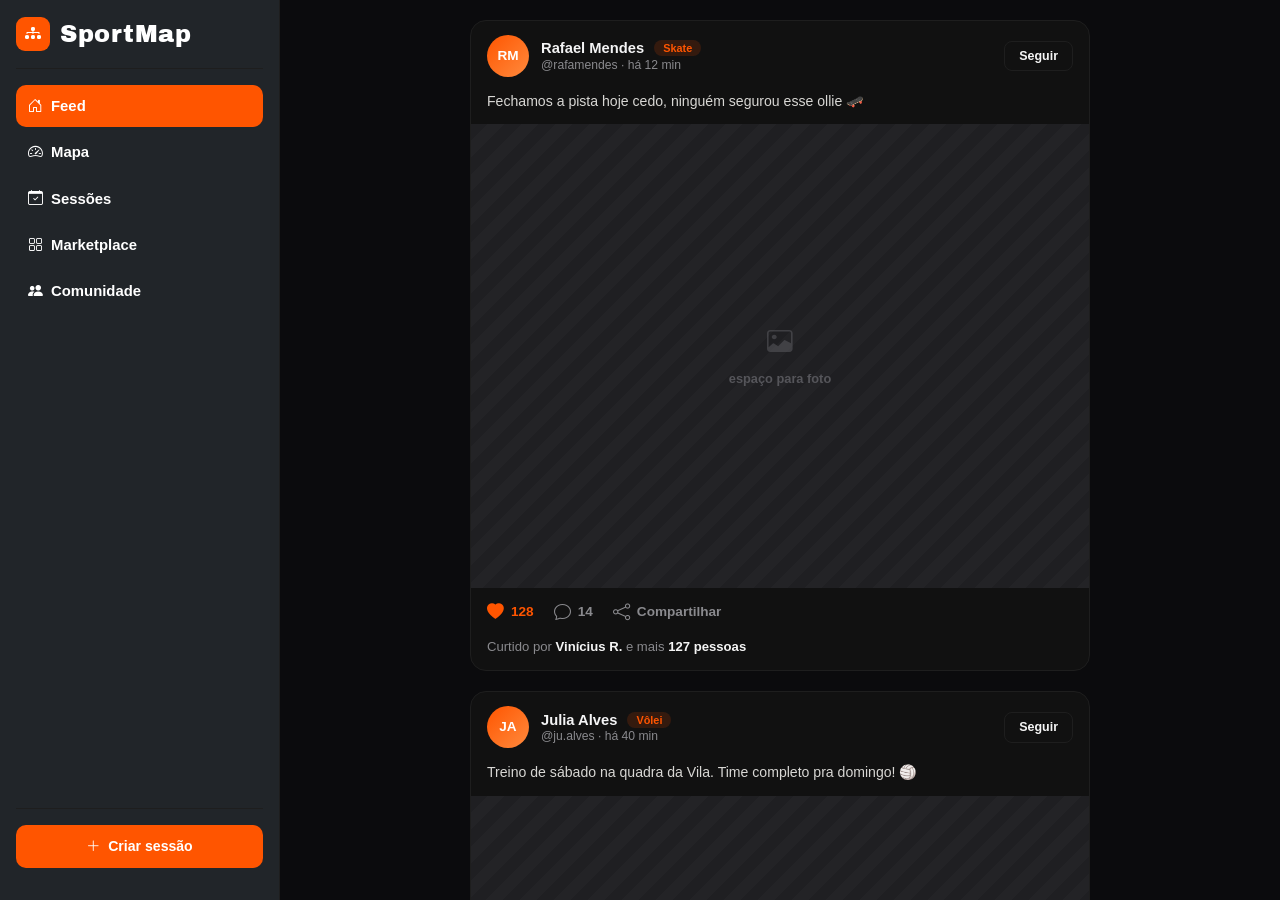
==== commit 1800155f: "comunidadeOK" ====
--- a/index.html
+++ b/index.html
@@ -19,7 +19,8 @@
   <link rel="stylesheet" href="css/mapa.css" />
   <link rel="stylesheet" href="css/mk.css" />
   <link rel="stylesheet" href="css/comunidade.css" />
-  <link rel="stylesheet" href="css/feed.css" />
+  <link rel="stylesheet" href="css/modal-comunidade.css" />
+  <link rel="stylesheet" href="css/tela-criar-publicacao.css" />
 </head>
 
 <body>
@@ -112,9 +113,9 @@
 
           <label for="nav-orders" class="nav-link">
 
-            <i class="bi bi-chat-dots me-2"></i>
-
-            Mensagens
+            <i class="bi bi-calendar-check me-2"></i>
+
+            Sessões
 
           </label>
 
@@ -180,1082 +181,659 @@
     <main class="main-content">
 
 
-      
-
       <!-- ================================================= -->
-<!-- SEÇÃO: FEED -->
-<!-- ================================================= -->
-
-<section class="app-section" id="section-home">
-
-  <!-- ===================== NAVBAR DO FEED ===================== -->
-
-  <nav class="feed-navbar">
-
-    <div class="feed-navbar-spacer"></div>
-
-    <!-- BUSCA -->
-    <form class="feed-search-form" id="feed-search-form">
-
-      <div class="feed-search-box">
-
-        <i class="bi bi-search"></i>
-
-        <input
-          type="search"
-          id="feed-search"
-          placeholder="Busque locais, pessoas, esportes..."
-          autocomplete="off"
-        />
-
-      </div>
-
-    </form>
-
-
-    <!-- USUÁRIO -->
-    <div class="user-menu">
-
-      <input
-        type="checkbox"
-        id="user-menu-toggle"
-        class="user-menu-toggle"
-      />
-
-      <label
-        for="user-menu-toggle"
-        class="user-menu-label"
-      >
-
-        <strong>João Vitor Pereira</strong>
-
-        <img
-          src="https://github.com/mdo.png"
-          alt="João Vitor Pereira"
-          width="36"
-          height="36"
-          class="rounded-circle"
-        />
-
-        <i class="bi bi-chevron-down"></i>
-
-      </label>
-
-
-      <!-- MENU DROPDOWN -->
-
-      <div class="user-dropdown">
-
-        <div class="user-dropdown-header">
-
-          <img
-            src="https://github.com/mdo.png"
-            alt="Perfil"
-          />
-
-          <div>
-
-            <strong>João Vitor Pereira</strong>
-
-            <span>@joaovitor</span>
-
-          </div>
+      <!-- SEÇÃO: FEED -->
+      <!-- ================================================= -->
+
+      <section class="app-section" id="section-home">
+
+        <div class="feed-wrap">
+
+
+          <!-- POST 1 -->
+
+          <article class="post-card">
+
+            <div class="post-head">
+
+              <div class="avatar">
+                RM
+              </div>
+
+              <div class="post-user">
+
+                <div class="name">
+
+                  Rafael Mendes
+
+                  <span class="sport-tag">
+                    Skate
+                  </span>
+
+                </div>
+
+                <div class="meta">
+                  @rafamendes · há 12 min
+                </div>
+
+              </div>
+
+              <button class="post-follow">
+                Seguir
+              </button>
+
+            </div>
+
+
+            <div class="post-caption">
+
+              Fechamos a pista hoje cedo, ninguém segurou esse ollie 🛹
+
+            </div>
+
+
+            <div class="post-photo">
+
+              <i class="bi bi-image"></i>
+
+              espaço para foto
+
+            </div>
+
+
+            <div class="post-actions">
+
+              <input type="checkbox" id="like1" class="like-checkbox" checked />
+
+              <label for="like1" class="action-btn like-label">
+
+                <span class="icon-liked">
+                  <i class="bi bi-heart-fill"></i>
+                </span>
+
+                <span class="icon-unliked">
+                  <i class="bi bi-heart"></i>
+                </span>
+
+                <span class="count-liked">
+                  128
+                </span>
+
+                <span class="count-unliked">
+                  127
+                </span>
+
+              </label>
+
+
+              <button class="action-btn">
+
+                <i class="bi bi-chat"></i>
+
+                14
+
+              </button>
+
+
+              <button class="action-btn">
+
+                <i class="bi bi-share"></i>
+
+                Compartilhar
+
+              </button>
+
+            </div>
+
+
+            <div class="post-likes">
+
+              Curtido por
+              <strong>Vinícius R.</strong>
+              e mais
+              <strong>127 pessoas</strong>
+
+            </div>
+
+          </article>
+
+
+          <!-- POST 2 -->
+
+          <article class="post-card">
+
+            <div class="post-head">
+
+              <div class="avatar">
+                JA
+              </div>
+
+              <div class="post-user">
+
+                <div class="name">
+
+                  Julia Alves
+
+                  <span class="sport-tag">
+                    Vôlei
+                  </span>
+
+                </div>
+
+                <div class="meta">
+                  @ju.alves · há 40 min
+                </div>
+
+              </div>
+
+              <button class="post-follow">
+                Seguir
+              </button>
+
+            </div>
+
+
+            <div class="post-caption">
+
+              Treino de sábado na quadra da Vila. Time completo pra domingo! 🏐
+
+            </div>
+
+
+            <div class="post-photo">
+
+              <i class="bi bi-image"></i>
+
+              espaço para foto
+
+            </div>
+
+
+            <div class="post-actions">
+
+              <input type="checkbox" id="like2" class="like-checkbox" />
+
+              <label for="like2" class="action-btn like-label">
+
+                <span class="icon-liked">
+                  <i class="bi bi-heart-fill"></i>
+                </span>
+
+                <span class="icon-unliked">
+                  <i class="bi bi-heart"></i>
+                </span>
+
+                <span class="count-liked">
+                  77
+                </span>
+
+                <span class="count-unliked">
+                  76
+                </span>
+
+              </label>
+
+
+              <button class="action-btn">
+
+                <i class="bi bi-chat"></i>
+
+                5
+
+              </button>
+
+
+              <button class="action-btn">
+
+                <i class="bi bi-share"></i>
+
+                Compartilhar
+
+              </button>
+
+            </div>
+
+
+            <div class="post-likes">
+
+              Curtido por
+              <strong>76 pessoas</strong>
+
+            </div>
+
+          </article>
+
+
+          <!-- POST 3 -->
+
+          <article class="post-card">
+
+            <div class="post-head">
+
+              <div class="avatar">
+                BZ
+              </div>
+
+              <div class="post-user">
+
+                <div class="name">
+
+                  Bruno Zago
+
+                  <span class="sport-tag">
+                    Futebol
+                  </span>
+
+                </div>
+
+                <div class="meta">
+                  @brunozago · há 1 h
+                </div>
+
+              </div>
+
+              <button class="post-follow">
+                Seguir
+              </button>
+
+            </div>
+
+
+            <div class="post-caption">
+
+              Gol de bicicleta na pelada de hoje, quem viu sabe 🔥⚽
+
+            </div>
+
+
+            <div class="post-photo">
+
+              <i class="bi bi-image"></i>
+
+              espaço para foto
+
+            </div>
+
+
+            <div class="post-actions">
+
+              <input type="checkbox" id="like3" class="like-checkbox" checked />
+
+              <label for="like3" class="action-btn like-label">
+
+                <span class="icon-liked">
+                  <i class="bi bi-heart-fill"></i>
+                </span>
+
+                <span class="icon-unliked">
+                  <i class="bi bi-heart"></i>
+                </span>
+
+                <span class="count-liked">
+                  342
+                </span>
+
+                <span class="count-unliked">
+                  341
+                </span>
+
+              </label>
+
+
+              <button class="action-btn">
+
+                <i class="bi bi-chat"></i>
+
+                48
+
+              </button>
+
+
+              <button class="action-btn">
+
+                <i class="bi bi-share"></i>
+
+                Compartilhar
+
+              </button>
+
+            </div>
+
+
+            <div class="post-likes">
+
+              Curtido por
+              <strong>Rafael M.</strong>
+              e mais
+              <strong>341 pessoas</strong>
+
+            </div>
+
+          </article>
+
+
+          <!-- POST 4 -->
+
+          <article class="post-card">
+
+            <div class="post-head">
+
+              <div class="avatar">
+                CS
+              </div>
+
+              <div class="post-user">
+
+                <div class="name">
+
+                  Carla Souza
+
+                  <span class="sport-tag">
+                    Tênis
+                  </span>
+
+                </div>
+
+                <div class="meta">
+                  @carlas · há 2 h
+                </div>
+
+              </div>
+
+              <button class="post-follow">
+                Seguir
+              </button>
+
+            </div>
+
+
+            <div class="post-caption">
+
+              Primeira aula na quadra nova, saudade de jogar em saibro 🎾
+
+            </div>
+
+
+            <div class="post-photo">
+
+              <i class="bi bi-image"></i>
+
+              espaço para foto
+
+            </div>
+
+
+            <div class="post-actions">
+
+              <input type="checkbox" id="like4" class="like-checkbox" />
+
+              <label for="like4" class="action-btn like-label">
+
+                <span class="icon-liked">
+                  <i class="bi bi-heart-fill"></i>
+                </span>
+
+                <span class="icon-unliked">
+                  <i class="bi bi-heart"></i>
+                </span>
+
+                <span class="count-liked">
+                  60
+                </span>
+
+                <span class="count-unliked">
+                  59
+                </span>
+
+              </label>
+
+
+              <button class="action-btn">
+
+                <i class="bi bi-chat"></i>
+
+                3
+
+              </button>
+
+
+              <button class="action-btn">
+
+                <i class="bi bi-share"></i>
+
+                Compartilhar
+
+              </button>
+
+            </div>
+
+
+            <div class="post-likes">
+
+              Curtido por
+              <strong>59 pessoas</strong>
+
+            </div>
+
+          </article>
+
+
+          <!-- POST 5 -->
+
+          <article class="post-card">
+
+            <div class="post-head">
+
+              <div class="avatar">
+                VR
+              </div>
+
+              <div class="post-user">
+
+                <div class="name">
+
+                  Vinícius Rocha
+
+                  <span class="sport-tag">
+                    Basquete
+                  </span>
+
+                </div>
+
+                <div class="meta">
+                  @viniciusr · há 3 h
+                </div>
+
+              </div>
+
+              <button class="post-follow">
+                Seguir
+              </button>
+
+            </div>
+
+
+            <div class="post-caption">
+
+              Fechamos com 5x5 até escurecer na quadra do Ibirapuera 🏀
+
+            </div>
+
+
+            <div class="post-photo">
+
+              <i class="bi bi-image"></i>
+
+              espaço para foto
+
+            </div>
+
+
+            <div class="post-actions">
+
+              <input type="checkbox" id="like5" class="like-checkbox" checked />
+
+              <label for="like5" class="action-btn like-label">
+
+                <span class="icon-liked">
+                  <i class="bi bi-heart-fill"></i>
+                </span>
+
+                <span class="icon-unliked">
+                  <i class="bi bi-heart"></i>
+                </span>
+
+                <span class="count-liked">
+                  213
+                </span>
+
+                <span class="count-unliked">
+                  212
+                </span>
+
+              </label>
+
+
+              <button class="action-btn">
+
+                <i class="bi bi-chat"></i>
+
+                22
+
+              </button>
+
+
+              <button class="action-btn">
+
+                <i class="bi bi-share"></i>
+
+                Compartilhar
+
+              </button>
+
+            </div>
+
+
+            <div class="post-likes">
+
+              Curtido por
+              <strong>Julia A.</strong>
+              e mais
+              <strong>212 pessoas</strong>
+
+            </div>
+
+          </article>
+
+
+          <!-- POST 6 -->
+
+          <article class="post-card">
+
+            <div class="post-head">
+
+              <div class="avatar">
+                TL
+              </div>
+
+              <div class="post-user">
+
+                <div class="name">
+
+                  Thiago Lima
+
+                  <span class="sport-tag">
+                    Futebol
+                  </span>
+
+                </div>
+
+                <div class="meta">
+                  @thiagol · há 4 h
+                </div>
+
+              </div>
+
+              <button class="post-follow">
+                Seguir
+              </button>
+
+            </div>
+
+
+            <div class="post-caption">
+
+              Time montado pro racha de quinta, só falta você 👀⚽
+
+            </div>
+
+
+            <div class="post-photo">
+
+              <i class="bi bi-image"></i>
+
+              espaço para foto
+
+            </div>
+
+
+            <div class="post-actions">
+
+              <input type="checkbox" id="like6" class="like-checkbox" />
+
+              <label for="like6" class="action-btn like-label">
+
+                <span class="icon-liked">
+                  <i class="bi bi-heart-fill"></i>
+                </span>
+
+                <span class="icon-unliked">
+                  <i class="bi bi-heart"></i>
+                </span>
+
+                <span class="count-liked">
+                  46
+                </span>
+
+                <span class="count-unliked">
+                  45
+                </span>
+
+              </label>
+
+
+              <button class="action-btn">
+
+                <i class="bi bi-chat"></i>
+
+                9
+
+              </button>
+
+
+              <button class="action-btn">
+
+                <i class="bi bi-share"></i>
+
+                Compartilhar
+
+              </button>
+
+            </div>
+
+
+            <div class="post-likes">
+
+              Curtido por
+              <strong>45 pessoas</strong>
+
+            </div>
+
+          </article>
 
         </div>
 
-        <hr>
-
-        <button type="button">
-          <i class="bi bi-person"></i>
-          Meu perfil
-        </button>
-
-        <button type="button">
-          <i class="bi bi-gear"></i>
-          Configurações
-        </button>
-
-        <button type="button">
-          <i class="bi bi-box-arrow-right"></i>
-          Sair
-        </button>
-
-      </div>
-
-    </div>
-
-  </nav>
-
-
-  <!-- ===================== BANNER ===================== -->
-
-  <div class="feed-hero">
-
-    <div class="feed-hero-photo">
-
-      <img
-        src="img/fundo.png"
-        class="feed-hero-photo-img"
-        alt="SportMap"
-      >
-
-      <div class="feed-hero-overlay"></div>
-
-      <div class="feed-hero-content">
-
-        <span class="feed-hero-badge">
-          <i class="bi bi-lightning-fill"></i>
-          SPORTMAP
-        </span>
-
-        <h1>
-          O esporte conecta pessoas.
-        </h1>
-
-        <p>
-          Descubra treinos, lugares e pessoas que compartilham
-          sua paixão pelo esporte.
-        </p>
-
-        <button
-          type="button"
-          class="feed-hero-button"
-          id="hero-create-post"
-        >
-          <i class="bi bi-plus-lg"></i>
-          Criar publicação
-        </button>
-
-      </div>
-
-    </div>
-
-  </div>
-
-
-  <!-- ===================== CONTEÚDO DO FEED ===================== -->
-
-  <div class="feed-main">
-
-
-    <!-- CABEÇALHO -->
-
-    <div class="feed-header">
-
-      <div>
-
-        <span class="feed-kicker">
-          COMUNIDADE
-        </span>
-
-        <h2>
-          O que está acontecendo
-        </h2>
-
-        <p>
-          Acompanhe os momentos esportivos da sua comunidade.
-        </p>
-
-      </div>
-
-
-      <button
-        type="button"
-        class="feed-create-button"
-        id="create-post-button"
-      >
-
-        <i class="bi bi-plus-lg"></i>
-
-        Criar publicação
-
-      </button>
-
-    </div>
-
-
-    <!-- FILTROS -->
-
-    <div class="feed-filters">
-
-      <button
-        type="button"
-        class="feed-filter active"
-        data-filter="todos"
-      >
-        Todos
-      </button>
-
-      <button
-        type="button"
-        class="feed-filter"
-        data-filter="Futebol"
-      >
-        <i class="bi bi-circle-fill"></i>
-        Futebol
-      </button>
-
-      <button
-        type="button"
-        class="feed-filter"
-        data-filter="Basquete"
-      >
-        <i class="bi bi-basketball"></i>
-        Basquete
-      </button>
-
-      <button
-        type="button"
-        class="feed-filter"
-        data-filter="Skate"
-      >
-        <i class="bi bi-person"></i>
-        Skate
-      </button>
-
-      <button
-        type="button"
-        class="feed-filter"
-        data-filter="Vôlei"
-      >
-        <i class="bi bi-dribbble"></i>
-        Vôlei
-      </button>
-
-      <button
-        type="button"
-        class="feed-filter"
-        data-filter="Tênis"
-      >
-        <i class="bi bi-circle"></i>
-        Tênis
-      </button>
-
-    </div>
-
-
-    <!-- RESULTADO DA BUSCA -->
-
-    <div
-      class="feed-search-result"
-      id="feed-search-result"
-    ></div>
-
-
-    <!-- POSTS -->
-
-    <div class="feed-wrap" id="feed-posts">
-
-
-      <!-- ================= POST 1 ================= -->
-
-      <article
-        class="post-card"
-        data-sport="Skate"
-        data-search="Rafael Mendes rafamendes Skate Fechamos a pista hoje cedo ninguém segurou esse ollie"
-      >
-
-        <div class="post-head">
-
-          <div class="avatar">
-            RM
-          </div>
-
-          <div class="post-user">
-
-            <div class="name">
-
-              Rafael Mendes
-
-              <span class="sport-tag">
-                Skate
-              </span>
-
-            </div>
-
-            <div class="meta">
-              @rafamendes · há 12 min
-            </div>
-
-          </div>
-
-          <button
-            type="button"
-            class="post-follow"
-          >
-            Seguir
-          </button>
-
-        </div>
-
-
-        <div class="post-caption">
-          Fechamos a pista hoje cedo, ninguém segurou esse ollie 🛹
-        </div>
-
-
-        <div class="post-photo">
-
-          <i class="bi bi-image"></i>
-
-          <span>espaço para foto</span>
-
-        </div>
-
-
-        <div class="post-actions">
-
-          <button
-            type="button"
-            class="action-btn like-button liked"
-            data-likes="128"
-          >
-
-            <i class="bi bi-heart-fill"></i>
-
-            <span class="like-count">
-              128
-            </span>
-
-          </button>
-
-
-          <button
-            type="button"
-            class="action-btn"
-          >
-
-            <i class="bi bi-chat"></i>
-            14
-
-          </button>
-
-
-          <button
-            type="button"
-            class="action-btn share-button"
-          >
-
-            <i class="bi bi-share"></i>
-            Compartilhar
-
-          </button>
-
-        </div>
-
-
-        <div class="post-likes">
-
-          Curtido por
-          <strong>Vinícius R.</strong>
-          e mais
-          <strong>127 pessoas</strong>
-
-        </div>
-
-      </article>
-
-
-      <!-- ================= POST 2 ================= -->
-
-      <article
-        class="post-card"
-        data-sport="Vôlei"
-        data-search="Julia Alves ju.alves Vôlei Treino sábado quadra Vila Time completo domingo"
-      >
-
-        <div class="post-head">
-
-          <div class="avatar">
-            JA
-          </div>
-
-          <div class="post-user">
-
-            <div class="name">
-
-              Julia Alves
-
-              <span class="sport-tag">
-                Vôlei
-              </span>
-
-            </div>
-
-            <div class="meta">
-              @ju.alves · há 40 min
-            </div>
-
-          </div>
-
-          <button
-            type="button"
-            class="post-follow"
-          >
-            Seguir
-          </button>
-
-        </div>
-
-
-        <div class="post-caption">
-          Treino de sábado na quadra da Vila.
-          Time completo pra domingo! 🏐
-        </div>
-
-
-        <div class="post-photo">
-
-          <i class="bi bi-image"></i>
-
-          <span>espaço para foto</span>
-
-        </div>
-
-
-        <div class="post-actions">
-
-          <button
-            type="button"
-            class="action-btn like-button"
-            data-likes="76"
-          >
-
-            <i class="bi bi-heart"></i>
-
-            <span class="like-count">
-              76
-            </span>
-
-          </button>
-
-
-          <button class="action-btn">
-
-            <i class="bi bi-chat"></i>
-            5
-
-          </button>
-
-
-          <button
-            type="button"
-            class="action-btn share-button"
-          >
-
-            <i class="bi bi-share"></i>
-            Compartilhar
-
-          </button>
-
-        </div>
-
-
-        <div class="post-likes">
-
-          Curtido por
-          <strong>76 pessoas</strong>
-
-        </div>
-
-      </article>
-
-
-      <!-- ================= POST 3 ================= -->
-
-      <article
-        class="post-card"
-        data-sport="Futebol"
-        data-search="Bruno Zago brunozago Futebol Gol bicicleta pelada hoje"
-      >
-
-        <div class="post-head">
-
-          <div class="avatar">
-            BZ
-          </div>
-
-          <div class="post-user">
-
-            <div class="name">
-
-              Bruno Zago
-
-              <span class="sport-tag">
-                Futebol
-              </span>
-
-            </div>
-
-            <div class="meta">
-              @brunozago · há 1 h
-            </div>
-
-          </div>
-
-          <button
-            type="button"
-            class="post-follow"
-          >
-            Seguir
-          </button>
-
-        </div>
-
-
-        <div class="post-caption">
-          Gol de bicicleta na pelada de hoje,
-          quem viu sabe 🔥⚽
-        </div>
-
-
-        <div class="post-photo">
-
-          <i class="bi bi-image"></i>
-
-          <span>espaço para foto</span>
-
-        </div>
-
-
-        <div class="post-actions">
-
-          <button
-            type="button"
-            class="action-btn like-button liked"
-            data-likes="342"
-          >
-
-            <i class="bi bi-heart-fill"></i>
-
-            <span class="like-count">
-              342
-            </span>
-
-          </button>
-
-
-          <button class="action-btn">
-
-            <i class="bi bi-chat"></i>
-            48
-
-          </button>
-
-
-          <button
-            type="button"
-            class="action-btn share-button"
-          >
-
-            <i class="bi bi-share"></i>
-            Compartilhar
-
-          </button>
-
-        </div>
-
-
-        <div class="post-likes">
-
-          Curtido por
-          <strong>Rafael M.</strong>
-          e mais
-          <strong>341 pessoas</strong>
-
-        </div>
-
-      </article>
-
-
-      <!-- ================= POST 4 ================= -->
-
-      <article
-        class="post-card"
-        data-sport="Tênis"
-        data-search="Carla Souza carlas Tênis Primeira aula quadra nova saibro"
-      >
-
-        <div class="post-head">
-
-          <div class="avatar">
-            CS
-          </div>
-
-          <div class="post-user">
-
-            <div class="name">
-
-              Carla Souza
-
-              <span class="sport-tag">
-                Tênis
-              </span>
-
-            </div>
-
-            <div class="meta">
-              @carlas · há 2 h
-            </div>
-
-          </div>
-
-          <button
-            type="button"
-            class="post-follow"
-          >
-            Seguir
-          </button>
-
-        </div>
-
-
-        <div class="post-caption">
-          Primeira aula na quadra nova,
-          saudade de jogar em saibro 🎾
-        </div>
-
-
-        <div class="post-photo">
-
-          <i class="bi bi-image"></i>
-
-          <span>espaço para foto</span>
-
-        </div>
-
-
-        <div class="post-actions">
-
-          <button
-            type="button"
-            class="action-btn like-button"
-            data-likes="59"
-          >
-
-            <i class="bi bi-heart"></i>
-
-            <span class="like-count">
-              59
-            </span>
-
-          </button>
-
-
-          <button class="action-btn">
-
-            <i class="bi bi-chat"></i>
-            3
-
-          </button>
-
-
-          <button
-            type="button"
-            class="action-btn share-button"
-          >
-
-            <i class="bi bi-share"></i>
-            Compartilhar
-
-          </button>
-
-        </div>
-
-
-        <div class="post-likes">
-
-          Curtido por
-          <strong>59 pessoas</strong>
-
-        </div>
-
-      </article>
-
-
-      <!-- ================= POST 5 ================= -->
-
-      <article
-        class="post-card"
-        data-sport="Basquete"
-        data-search="Vinícius Rocha viniciusr Basquete 5x5 Ibirapuera quadra"
-      >
-
-        <div class="post-head">
-
-          <div class="avatar">
-            VR
-          </div>
-
-          <div class="post-user">
-
-            <div class="name">
-
-              Vinícius Rocha
-
-              <span class="sport-tag">
-                Basquete
-              </span>
-
-            </div>
-
-            <div class="meta">
-              @viniciusr · há 3 h
-            </div>
-
-          </div>
-
-          <button
-            type="button"
-            class="post-follow"
-          >
-            Seguir
-          </button>
-
-        </div>
-
-
-        <div class="post-caption">
-          Fechamos com 5x5 até escurecer na quadra
-          do Ibirapuera 🏀
-        </div>
-
-
-        <div class="post-photo">
-
-          <i class="bi bi-image"></i>
-
-          <span>espaço para foto</span>
-
-        </div>
-
-
-        <div class="post-actions">
-
-          <button
-            type="button"
-            class="action-btn like-button liked"
-            data-likes="213"
-          >
-
-            <i class="bi bi-heart-fill"></i>
-
-            <span class="like-count">
-              213
-            </span>
-
-          </button>
-
-
-          <button class="action-btn">
-
-            <i class="bi bi-chat"></i>
-            22
-
-          </button>
-
-
-          <button
-            type="button"
-            class="action-btn share-button"
-          >
-
-            <i class="bi bi-share"></i>
-            Compartilhar
-
-          </button>
-
-        </div>
-
-
-        <div class="post-likes">
-
-          Curtido por
-          <strong>Julia A.</strong>
-          e mais
-          <strong>212 pessoas</strong>
-
-        </div>
-
-      </article>
-
-
-      <!-- ================= POST 6 ================= -->
-
-      <article
-        class="post-card"
-        data-sport="Futebol"
-        data-search="Thiago Lima thiagol Futebol racha quinta time"
-      >
-
-        <div class="post-head">
-
-          <div class="avatar">
-            TL
-          </div>
-
-          <div class="post-user">
-
-            <div class="name">
-
-              Thiago Lima
-
-              <span class="sport-tag">
-                Futebol
-              </span>
-
-            </div>
-
-            <div class="meta">
-              @thiagol · há 4 h
-            </div>
-
-          </div>
-
-          <button
-            type="button"
-            class="post-follow"
-          >
-            Seguir
-          </button>
-
-        </div>
-
-
-        <div class="post-caption">
-          Time montado pro racha de quinta,
-          só falta você 👀⚽
-        </div>
-
-
-        <div class="post-photo">
-
-          <i class="bi bi-image"></i>
-
-          <span>espaço para foto</span>
-
-        </div>
-
-
-        <div class="post-actions">
-
-          <button
-            type="button"
-            class="action-btn like-button"
-            data-likes="45"
-          >
-
-            <i class="bi bi-heart"></i>
-
-            <span class="like-count">
-              45
-            </span>
-
-          </button>
-
-
-          <button class="action-btn">
-
-            <i class="bi bi-chat"></i>
-            9
-
-          </button>
-
-
-          <button
-            type="button"
-            class="action-btn share-button"
-          >
-
-            <i class="bi bi-share"></i>
-            Compartilhar
-
-          </button>
-
-        </div>
-
-
-        <div class="post-likes">
-
-          Curtido por
-          <strong>45 pessoas</strong>
-
-        </div>
-
-      </article>
-
-
-    </div>
-
-
-    <!-- SEM RESULTADOS -->
-
-    <div
-      class="feed-empty"
-      id="feed-empty"
-    >
-
-      <i class="bi bi-search"></i>
-
-      <h3>Nenhuma publicação encontrada</h3>
-
-      <p>
-        Tente buscar por outro nome, esporte ou assunto.
-      </p>
-
-    </div>
-
-  </div>
-
-
-  <!-- ===================== MODAL CRIAR POST ===================== -->
-
-  <div
-    class="post-modal"
-    id="post-modal"
-    aria-hidden="true"
-  >
-
-    <div class="post-modal-content">
-
-      <div class="post-modal-header">
-
-        <div>
-
-          <span>NOVA PUBLICAÇÃO</span>
-
-          <h2>Criar publicação</h2>
-
-        </div>
-
-        <button
-          type="button"
-          class="modal-close"
-          id="close-post-modal"
-        >
-          <i class="bi bi-x-lg"></i>
-        </button>
-
-      </div>
-
-
-      <form id="create-post-form">
-
-        <div class="create-user">
-
-          <img
-            src="https://github.com/mdo.png"
-            alt="João Vitor Pereira"
-          />
-
-          <div>
-
-            <strong>João Vitor Pereira</strong>
-
-            <span>
-              Publicando para sua comunidade
-            </span>
-
-          </div>
-
-        </div>
-
-
-        <label for="new-post-text">
-          O que você está praticando?
-        </label>
-
-        <textarea
-          id="new-post-text"
-          placeholder="Compartilhe seu treino, lugar ou momento esportivo..."
-          maxlength="500"
-          required
-        ></textarea>
-
-
-        <div class="create-post-row">
-
-          <div>
-
-            <label for="new-post-sport">
-              Esporte
-            </label>
-
-            <select id="new-post-sport">
-
-              <option value="Futebol">
-                ⚽ Futebol
-              </option>
-
-              <option value="Basquete">
-                🏀 Basquete
-              </option>
-
-              <option value="Skate">
-                🛹 Skate
-              </option>
-
-              <option value="Vôlei">
-                🏐 Vôlei
-              </option>
-
-              <option value="Tênis">
-                🎾 Tênis
-              </option>
-
-              <option value="Corrida">
-                🏃 Corrida
-              </option>
-
-            </select>
-
-          </div>
-
-        </div>
-
-
-        <div class="create-post-actions">
-
-          <button
-            type="button"
-            class="modal-cancel"
-            id="cancel-post"
-          >
-            Cancelar
-          </button>
-
-          <button
-            type="submit"
-            class="modal-publish"
-          >
-            <i class="bi bi-send-fill"></i>
-            Publicar
-          </button>
-
-        </div>
-
-      </form>
-
-    </div>
-
-  </div>
-
-
-  <!-- TOAST -->
-
-  <div
-    class="feed-toast"
-    id="feed-toast"
-  >
-
-    <i class="bi bi-check-circle-fill"></i>
-
-    <span></span>
-
-  </div>
-
-</section>
-
+      </section>
 
 
       <!-- ================================================= -->
@@ -2136,15 +1714,6 @@
 
           </div>
         </div>
-
-
-
-
-
-
-
-
-
       </section>
 
 
@@ -2155,713 +1724,348 @@
       <section class="app-section" id="section-customers">
 
         <div class="comunidade-container">
-
-
-          <!-- CABEÇALHO -->
           <div class="comunidade-header">
-
-
             <div class="comunidade-icone">
               <i class="bi bi-people-fill"></i>
             </div>
 
-
             <div>
               <h1>Comunidade</h1>
-              <p>
-                Compartilhe seus treinos, lugares e momentos esportivos.
-              </p>
-            </div>
-
-
-            <button style="
-                background-color: rgb(255, 85, 0);
-                color: #FFFFFF;
-                border: none;
-                border-radius: 8px;
-                padding: 12px 24px;
-                font-size: 16px;
-                font-weight: 600;
-                cursor: pointer;
-                margin-left: 215px;
-               ">
+              <p>Compartilhe seus treinos, lugares e momentos esportivos.</p>
+            </div>
+
+            <button onclick="abrirModal()" class="BOTAO">
               Criar publicação
             </button>
 
-
+            <!-- MODAL -->
+            <div id="modal" class="modal">
+              <div class="modalConteudo">
+
+                <button type="button" onclick="fecharModal()" class="btn-close" data-bs-dismiss="modal"
+                  aria-label="Close"></button>
+
+                <!-- Conteúdo do modal -->
+                <div id="conteudoModal"></div>
+
+              </div>
+            </div>
           </div>
-
-
-
 
           <!-- FEED -->
           <div class="feed-comunidade">
 
-
-
-
             <!-- PUBLICAÇÃO 1 -->
             <article class="post-comunidade">
-
-
               <div class="post-header">
-
-
                 <div class="post-avatar">
                   RM
                 </div>
 
-
                 <div class="post-usuario">
-
-
                   <div class="post-nome">
                     Rafael Mendes
-
-
                     <span class="post-esporte">
                       Skate
                     </span>
                   </div>
-
-
                   <div class="post-data">
                     @rafamendes · há 12 min
                   </div>
-
-
-                </div>
-
+                </div>
 
                 <button class="btn-seguir">
                   Seguir
                 </button>
-
-
-              </div>
-
-
-
+              </div>
 
               <div class="post-texto">
                 Fechamos a pista hoje cedo, ninguém segurou esse ollie 🛹
               </div>
 
-
-
-
-              <div class="post-imagem">
-
-
-                <i class="bi bi-image"></i>
-
-
-                <span>espaço para foto</span>
-
-
-              </div>
-
-
-
+              <div class="ladoAlado">
+                <div class="post-imagem">
+                  <span>espaço para foto</span>
+                </div>
+
+                <div class="post-imagem2">
+                  <span>espaço para mapa</span>
+                </div>
+              </div>
 
               <div class="post-acoes">
-
-
                 <button class="acao-post curtida">
                   <i class="bi bi-heart-fill"></i>
                   128
                 </button>
 
-
                 <button class="acao-post">
                   <i class="bi bi-chat"></i>
                   14
                 </button>
 
-
                 <button class="acao-post">
                   <i class="bi bi-share"></i>
                   Compartilhar
                 </button>
-
-
-              </div>
-
-
-
+              </div>
 
               <div class="post-curtidas">
-
-
                 Curtido por <strong>Vinícius R.</strong> e mais
                 <strong>127 pessoas</strong>
-
-
-              </div>
-
-
+              </div>
             </article>
-
-
-
-
 
 
             <!-- PUBLICAÇÃO 2 -->
             <article class="post-comunidade">
-
-
               <div class="post-header">
-
-
                 <div class="post-avatar">
                   JA
                 </div>
 
-
                 <div class="post-usuario">
-
-
                   <div class="post-nome">
-
-
                     Julia Alves
-
-
                     <span class="post-esporte">
                       Vôlei
                     </span>
-
-
-                  </div>
-
-
+                  </div>
                   <div class="post-data">
                     @ju.alves · há 40 min
                   </div>
-
-
-                </div>
-
+                </div>
 
                 <button class="btn-seguir">
                   Seguir
                 </button>
-
-
-              </div>
-
-
-
+              </div>
 
               <div class="post-texto">
                 Treino de sábado na quadra da Vila. Time completo pra domingo! 🏐
               </div>
 
-
-
-
-              <div class="post-imagem">
-
-
-                <i class="bi bi-image"></i>
-
-
-                <span>espaço para foto</span>
-
-
-              </div>
-
-
-
+              <div class="ladoAlado">
+                <div class="post-imagem">
+                  <span>espaço para foto</span>
+                </div>
+
+                <div class="post-imagem2">
+                  <span>espaço para mapa</span>
+                </div>
+              </div>
 
               <div class="post-acoes">
-
-
                 <button class="acao-post">
                   <i class="bi bi-heart"></i>
                   77
                 </button>
 
-
                 <button class="acao-post">
                   <i class="bi bi-chat"></i>
                   5
                 </button>
 
-
                 <button class="acao-post">
                   <i class="bi bi-share"></i>
                   Compartilhar
                 </button>
-
-
-              </div>
-
-
-
+              </div>
 
               <div class="post-curtidas">
-
-
                 Curtido por <strong>76 pessoas</strong>
-
-
-              </div>
-
-
+              </div>
             </article>
-
-
-
-
 
 
             <!-- PUBLICAÇÃO 3 -->
             <article class="post-comunidade">
-
-
               <div class="post-header">
-
-
                 <div class="post-avatar">
                   BZ
                 </div>
 
-
                 <div class="post-usuario">
-
-
                   <div class="post-nome">
-
-
                     Bruno Zago
-
-
                     <span class="post-esporte">
                       Futebol
                     </span>
-
-
-                  </div>
-
+                  </div>
 
                   <div class="post-data">
                     @brunozago · há 1 h
                   </div>
-
-
-                </div>
-
+                </div>
 
                 <button class="btn-seguir">
                   Seguir
                 </button>
-
-
-              </div>
-
-
-
+              </div>
 
               <div class="post-texto">
                 Gol de bicicleta na pelada de hoje, quem viu sabe 🔥⚽
               </div>
 
-
-
-
-              <div class="post-imagem">
-
-
-                <i class="bi bi-image"></i>
-
-
-                <span>espaço para foto</span>
-
-
-              </div>
-
-
-
+              <div class="ladoAlado">
+                <div class="post-imagem">
+                  <span>espaço para foto</span>
+                </div>
+
+                <div class="post-imagem2">
+                  <span>espaço para mapa</span>
+                </div>
+              </div>
 
               <div class="post-acoes">
-
-
                 <button class="acao-post curtida">
                   <i class="bi bi-heart-fill"></i>
                   342
                 </button>
 
-
                 <button class="acao-post">
                   <i class="bi bi-chat"></i>
                   48
                 </button>
 
-
                 <button class="acao-post">
                   <i class="bi bi-share"></i>
                   Compartilhar
                 </button>
-
-
-              </div>
-
-
-
+              </div>
 
               <div class="post-curtidas">
-
-
                 Curtido por <strong>Rafael M.</strong> e mais
                 <strong>341 pessoas</strong>
-
-
-              </div>
-
-
+              </div>
             </article>
-
-
-
-
 
 
             <!-- PUBLICAÇÃO 4 -->
             <article class="post-comunidade">
-
-
               <div class="post-header">
-
-
                 <div class="post-avatar">
                   CS
                 </div>
 
-
                 <div class="post-usuario">
-
-
                   <div class="post-nome">
-
-
                     Carla Souza
-
-
                     <span class="post-esporte">
                       Tênis
                     </span>
-
-
-                  </div>
-
+                  </div>
 
                   <div class="post-data">
                     @carlas · há 2 h
                   </div>
-
-
-                </div>
-
+                </div>
 
                 <button class="btn-seguir">
                   Seguir
                 </button>
-
-
-              </div>
-
-
-
+              </div>
 
               <div class="post-texto">
                 Primeira aula na quadra nova, saudade de jogar em saibro 🎾
               </div>
 
-
-
-
-              <div class="post-imagem">
-
-
-                <i class="bi bi-image"></i>
-
-
-                <span>espaço para foto</span>
-
-
-              </div>
-
-
-
+              <div class="ladoAlado">
+                <div class="post-imagem">
+                  <span>espaço para foto</span>
+                </div>
+
+                <div class="post-imagem2">
+                  <span>espaço para mapa</span>
+                </div>
+              </div>
 
               <div class="post-acoes">
-
-
                 <button class="acao-post">
                   <i class="bi bi-heart"></i>
                   60
                 </button>
 
-
                 <button class="acao-post">
                   <i class="bi bi-chat"></i>
                   3
                 </button>
 
-
                 <button class="acao-post">
                   <i class="bi bi-share"></i>
                   Compartilhar
                 </button>
-
-
-              </div>
-
-
-
+              </div>
 
               <div class="post-curtidas">
-
-
                 Curtido por <strong>59 pessoas</strong>
-
-
-              </div>
-
-
+              </div>
             </article>
-
-
-
-
 
 
             <!-- PUBLICAÇÃO 5 -->
             <article class="post-comunidade">
-
-
               <div class="post-header">
-
-
                 <div class="post-avatar">
                   VR
                 </div>
 
-
                 <div class="post-usuario">
-
-
                   <div class="post-nome">
-
-
                     Vinícius Rocha
-
-
                     <span class="post-esporte">
                       Basquete
                     </span>
-
-
-                  </div>
-
+                  </div>
 
                   <div class="post-data">
                     @viniciusr · há 3 h
                   </div>
-
-
-                </div>
-
+                </div>
 
                 <button class="btn-seguir">
                   Seguir
                 </button>
-
-
-              </div>
-
-
-
+              </div>
 
               <div class="post-texto">
                 Fechamos com 5x5 até escurecer na quadra do Ibirapuera 🏀
               </div>
 
-
-
-
-              <div class="post-imagem">
-
-
-                <i class="bi bi-image"></i>
-
-
-                <span>espaço para foto</span>
-
-
-              </div>
-
-
-
+              <div class="ladoAlado">
+                <div class="post-imagem">
+                  <span>espaço para foto</span>
+                </div>
+
+                <div class="post-imagem2">
+                  <span>espaço para mapa</span>
+                </div>
+              </div>
 
               <div class="post-acoes">
-
-
                 <button class="acao-post curtida">
                   <i class="bi bi-heart-fill"></i>
                   213
                 </button>
 
-
                 <button class="acao-post">
                   <i class="bi bi-chat"></i>
                   22
                 </button>
 
-
                 <button class="acao-post">
                   <i class="bi bi-share"></i>
                   Compartilhar
                 </button>
-
-
-              </div>
-
-
-
+              </div>
 
               <div class="post-curtidas">
-
-
                 Curtido por <strong>Julia A.</strong> e mais
                 <strong>212 pessoas</strong>
-
-
-              </div>
-
-
+              </div>
             </article>
-
-
-
-
-
-
-            <!-- PUBLICAÇÃO 6 -->
-            <article class="post-comunidade">
-
-
-              <div class="post-header">
-
-
-                <div class="post-avatar">
-                  TL
-                </div>
-
-
-                <div class="post-usuario">
-
-
-                  <div class="post-nome">
-
-
-                    Thiago Lima
-
-
-                    <span class="post-esporte">
-                      Futebol
-                    </span>
-
-
-                  </div>
-
-
-                  <div class="post-data">
-                    @thiagol · há 4 h
-                  </div>
-
-
-                </div>
-
-
-                <button class="btn-seguir">
-                  Seguir
-                </button>
-
-
-              </div>
-
-
-
-
-              <div class="post-texto">
-                Time montado pro racha de quinta, só falta você 👀⚽
-              </div>
-
-
-
-
-              <div class="post-imagem">
-
-
-                <i class="bi bi-image"></i>
-
-
-                <span>espaço para foto</span>
-
-
-              </div>
-
-
-
-
-              <div class="post-acoes">
-
-
-                <button class="acao-post">
-                  <i class="bi bi-heart"></i>
-                  46
-                </button>
-
-
-                <button class="acao-post">
-                  <i class="bi bi-chat"></i>
-                  9
-                </button>
-
-
-                <button class="acao-post">
-                  <i class="bi bi-share"></i>
-                  Compartilhar
-                </button>
-
-
-              </div>
-
-
-
-
-              <div class="post-curtidas">
-
-
-                Curtido por <strong>45 pessoas</strong>
-
-
-              </div>
-
-
-            </article>
-
-
-
-
           </div>
-
-
         </div>
-
 
       </section>
 
@@ -2883,6 +2087,10 @@
   <script src="https://cdn.jsdelivr.net/npm/bootstrap@5.3.8/dist/js/bootstrap.bundle.min.js"
     integrity="sha384-FKyoEForCGlyvwx9Hj09JcYn3nv7wiPVlz7YYwJrWVcXK/BmnVDxM+D2scQbITxI"
     crossorigin="anonymous"></script>
+  <script src="js/script.js"></script>
+  <script src="js/btnModalComunidade.js"></script>
+  <script src="https://cdn.jsdelivr.net/npm/bootstrap@5.3.8/dist/js/bootstrap.bundle.min.js"></script>
+
 
 </body>
 
--- a/css/comunidade.css
+++ b/css/comunidade.css
@@ -1,659 +1,276 @@
 /* ========================================
    COMUNIDADE
 ======================================== */
-
-
 #section-customers {
     padding: 0;
     background-color: #050607;
     min-height: 100vh;
 }
 
-
-
-
 /* ========================================
    CONTAINER
 ======================================== */
-
-
 .comunidade-container {
-
-
     width: 100%;
-
-
     max-width: 900px;
-
-
     margin: 0 auto;
-
-
     padding: 40px 30px;
-
-
-    color: white;
-
-
-}
-
-
-
+    color: white;
+}
 
 /* ========================================
    CABEÇALHO
 ======================================== */
-
-
 .comunidade-header {
-
-
-    display: flex;
-
-
-    align-items: center;
-
-
+    display: flex;
+    align-items: center;
     gap: 15px;
-
-
     margin-bottom: 35px;
-
-
-}
-
-
-
+}
 
 .comunidade-icone {
-
-
     width: 55px;
-
-
     height: 55px;
-
-
     background-color: #ff5a00;
-
-
     border-radius: 12px;
-
-
-    display: flex;
-
-
-    align-items: center;
-
-
-    justify-content: center;
-
-
+    display: flex;
+    align-items: center;
+    justify-content: center;
     font-size: 25px;
-
-
-}
-
-
-
+}
 
 .comunidade-header h1 {
-
-
     margin: 0;
-
-
     font-size: 32px;
-
-
     font-weight: 700;
-
-
-}
-
-
-
+}
 
 .comunidade-header p {
-
-
     margin: 5px 0 0;
-
-
     color: #8d969c;
-
-
     font-size: 14px;
-
-
-}
-
-
-
+}
 
 /* ========================================
    FEED
 ======================================== */
-
-
 .feed-comunidade {
-
-
-    display: flex;
-
-
+    display: flex;
     flex-direction: column;
-
-
     gap: 20px;
-
-
-}
-
-
-
+}
 
 /* ========================================
    POST
 ======================================== */
-
-
 .post-comunidade {
-
-
     background-color: #0d151b;
-
-
     border: 1px solid #1d2a32;
-
-
     border-radius: 14px;
-
-
     padding: 22px;
-
-
-}
-
-
-
+}
 
 /* ========================================
    CABEÇALHO DO POST
 ======================================== */
-
-
 .post-header {
-
-
-    display: flex;
-
-
-    align-items: center;
-
-
+    display: flex;
+    align-items: center;
     gap: 12px;
-
-
-}
-
-
-
+}
 
 .post-avatar {
-
-
     width: 45px;
-
-
     height: 45px;
-
-
     min-width: 45px;
-
-
     border-radius: 50%;
-
-
     background-color: #ff5a00;
-
-
-    color: white;
-
-
-    display: flex;
-
-
-    align-items: center;
-
-
-    justify-content: center;
-
-
+    color: white;
+    display: flex;
+    align-items: center;
+    justify-content: center;
     font-weight: bold;
-
-
-}
-
-
-
-
-.post-usuario {
-
-
-    flex: 1;
-
-
-}
-
-
-
+}
 
 .post-nome {
-
-
-    color: white;
-
-
+    color: white;
     font-weight: 700;
-
-
     font-size: 15px;
-
-
-}
-
-
-
+}
 
 .post-esporte {
-
-
     display: inline-block;
-
-
     margin-left: 6px;
-
-
     padding: 3px 8px;
-
-
     border-radius: 20px;
-
-
     background-color: #18242c;
-
-
     color: #ff5a00;
-
-
     font-size: 11px;
-
-
     font-weight: 600;
-
-
-}
-
-
-
+}
 
 .post-data {
-
-
     margin-top: 3px;
-
-
     color: #68747b;
-
-
     font-size: 12px;
-
-
-}
-
-
-
+}
 
 /* ========================================
    BOTÃO SEGUIR
 ======================================== */
-
-
 .btn-seguir {
-
-
     background-color: transparent;
-
-
     border: 1px solid #35434c;
-
-
-    color: white;
-
-
+    color: white;
     padding: 7px 15px;
-
-
     border-radius: 8px;
-
-
     cursor: pointer;
-
-
     font-size: 13px;
-
-
-}
-
-
-
+}
 
 .btn-seguir:hover {
-
-
     border-color: #ff5a00;
-
-
     color: #ff5a00;
-
-
-}
-
-
-
+}
 
 /* ========================================
    TEXTO DO POST
 ======================================== */
-
-
 .post-texto {
-
-
     margin-top: 18px;
-
-
     margin-bottom: 16px;
-
-
     color: #e6e9eb;
-
-
     font-size: 15px;
-
-
     line-height: 1.5;
-
-
-}
-
-
-
-
-/* ========================================
-   IMAGEM
-======================================== */
-
-
+}
+
+/* ========================================
+   IMAGEM E MAPA
+======================================== */
 .post-imagem {
-
-
-    width: 100%;
-
-
+    width: 40%;
     height: 300px;
-
-
     border-radius: 10px;
-
-
     background-color: #151f25;
-
-
     border: 1px solid #25333b;
-
-
-    display: flex;
-
-
+    display: flex;
     flex-direction: column;
-
-
-    align-items: center;
-
-
-    justify-content: center;
-
-
+    align-items: center;
+    justify-content: center;
     gap: 10px;
-
-
     color: #657179;
-
-
-}
-
-
-
-
-.post-imagem i {
-
-
-    font-size: 35px;
-
-
-    color: #39474f;
-
-
-}
-
-
-
+}
+
+.post-imagem2 {
+    margin-left: 20px;
+    width: 40%;
+    height: 300px;
+    border-radius: 10px;
+    background-color: #151f25;
+    border: 1px solid #25333b;
+    display: flex;
+    flex-direction: column;
+    align-items: center;
+    justify-content: center;
+    gap: 10px;
+    color: #657179;
+}
+
+.ladoAlado {
+    display: flex;
+    align-items: center;
+    justify-content: center;
+}
 
 /* ========================================
    AÇÕES
 ======================================== */
-
-
 .post-acoes {
-
-
-    display: flex;
-
-
-    align-items: center;
-
-
+    display: flex;
+    align-items: center;
     gap: 8px;
-
-
     margin-top: 15px;
-
-
-}
-
-
-
+}
 
 .acao-post {
-
-
     background: transparent;
-
-
     border: none;
-
-
     color: #929ca2;
-
-
     padding: 8px 10px;
-
-
     border-radius: 7px;
-
-
     cursor: pointer;
-
-
-    display: flex;
-
-
-    align-items: center;
-
-
+    display: flex;
+    align-items: center;
     gap: 6px;
-
-
     font-size: 13px;
-
-
-}
-
-
-
+}
 
 .acao-post:hover {
-
-
     background-color: #172128;
-
-
-    color: white;
-
-
-}
-
-
-
+    color: white;
+}
 
 .acao-post.curtida {
-
-
     color: #ff5a00;
-
-
-}
-
-
-
+}
 
 .acao-post i {
-
-
     font-size: 17px;
-
-
-}
-
-
-
+}
 
 /* ========================================
    CURTIDAS
 ======================================== */
-
-
 .post-curtidas {
-
-
     margin-top: 4px;
-
-
     color: #6f7a81;
-
-
     font-size: 12px;
-
-
-}
-
-
-
+}
 
 .post-curtidas strong {
-
-
     color: #b8c0c5;
-
-
-}
-
-
-
+}
 
 /* ========================================
    RESPONSIVO
 ======================================== */
-
-
 @media (max-width: 700px) {
-
-
     .comunidade-container {
-
-
         padding: 25px 15px;
-
-
-    }
-
-
-
+    }
 
     .comunidade-header h1 {
-
-
         font-size: 26px;
-
-
-    }
-
-
-
+    }
 
     .post-comunidade {
-
-
         padding: 17px;
-
-
-    }
-
-
-
+    }
 
     .post-imagem {
-
-
         height: 220px;
-
-
-    }
-
-
-
+    }
 
     .btn-seguir {
-
-
         padding: 6px 10px;
-
-
-    }
-
-
-
+    }
 
     .acao-post {
-
-
         font-size: 12px;
-
-
-    }
-
-
-}
-
+    }
+}
+
+/* ========================================
+   BOTÃO CRIAR PUBLICAÇÃO
+======================================== */
+.BOTAO {
+    background-color: rgb(255, 85, 0);
+    color: #FFFFFF;
+    border: none;
+    border-radius: 8px;
+    padding: 12px 24px;
+    font-size: 16px;
+    font-weight: 600;
+    cursor: pointer;
+    margin-left: 215px;
+}
--- a/css/modal-comunidade.css
+++ b/css/modal-comunidade.css
@@ -0,0 +1,28 @@
+.modal {
+    display: none;
+    position: fixed;
+    top: 0;
+    left: 0;
+    width: 100%;
+    height: 100%;
+    background-color: rgba(0, 0, 0, 0.6);
+    justify-content: center;
+    align-items: center;
+    z-index: 9999;
+}
+
+.modalConteudo {
+    position: relative;
+    background-color: white;
+    padding: 30px;
+    border-radius: 10px;
+    width: 600px;
+    height: 700px;
+}
+
+.btn-close {
+    position: absolute;
+    top: 20px;  
+    right: 20px;
+    background-color: orangered;
+}
--- a/css/tela-criar-publicacao.css
+++ b/css/tela-criar-publicacao.css
@@ -0,0 +1,168 @@
+/* ========================================
+   TELA CRIAR PUBLICAÇÃO
+======================================== */
+
+.criar-publicacao {
+    width: 100%;
+    max-width: 550px;
+    margin: 0 auto;
+    padding: 10px;
+    color: #222;
+}
+
+.criar-publicacao h2 {
+    text-align: center;
+    margin-bottom: 30px;
+    font-size: 28px;
+    font-weight: 700;
+}
+
+
+/* ========================================
+   PASSOS
+======================================== */
+
+.passo-publicacao {
+    display: flex;
+    gap: 15px;
+    margin-bottom: 25px;
+}
+
+.numero-passo {
+    min-width: 35px;
+    height: 35px;
+    display: flex;
+    align-items: center;
+    justify-content: center;
+    background-color: #ff5a00;
+    color: white;
+    border-radius: 50%;
+    font-weight: bold;
+    font-size: 16px;
+}
+
+.conteudo-passo {
+    width: 100%;
+}
+
+.conteudo-passo h3 {
+    margin: 0 0 10px 0;
+    font-size: 17px;
+    font-weight: 600;
+}
+
+
+/* ========================================
+   TEXTAREA
+======================================== */
+
+.conteudo-passo textarea {
+    width: 100%;
+    height: 120px;
+    padding: 12px;
+    border: 1px solid #ccc;
+    border-radius: 10px;
+    resize: none;
+    font-size: 15px;
+    outline: none;
+}
+
+.conteudo-passo textarea:focus {
+    border-color: #ff5a00;
+}
+
+
+/* ========================================
+   INPUT
+======================================== */
+
+.conteudo-passo input[type="text"] {
+    width: 100%;
+
+    padding: 12px;
+
+    border: 1px solid #ccc;
+    border-radius: 10px;
+
+    font-size: 15px;
+    outline: none;
+}
+
+.conteudo-passo input[type="text"]:focus {
+    border-color: #ff5a00;
+}
+
+
+/* ========================================
+   ADICIONAR IMAGEM
+======================================== */
+
+.adicionar-imagem {
+    position: relative;
+
+    width: 100%;
+    height: 80px;
+
+    display: flex;
+    align-items: center;
+    justify-content: center;
+    gap: 10px;
+
+    border: 2px dashed #ccc;
+    border-radius: 10px;
+
+    cursor: pointer;
+
+    color: #555;
+}
+
+.adicionar-imagem:hover {
+    border-color: #ff5a00;
+    color: #ff5a00;
+}
+
+.adicionar-imagem i {
+    font-size: 24px;
+}
+
+.adicionar-imagem input {
+    position: absolute;
+
+    width: 100%;
+    height: 100%;
+
+    top: 0;
+    left: 0;
+
+    opacity: 0;
+
+    cursor: pointer;
+}
+
+
+/* ========================================
+   BOTÃO PUBLICAR
+======================================== */
+
+.btn-publicar {
+    width: 100%;
+
+    padding: 13px;
+
+    margin-top: 5px;
+
+    border: none;
+    border-radius: 10px;
+
+    background-color: #ff5a00;
+    color: white;
+
+    font-size: 17px;
+    font-weight: 600;
+
+    cursor: pointer;
+}
+
+.btn-publicar:hover {
+    background-color: #e64f00;
+}
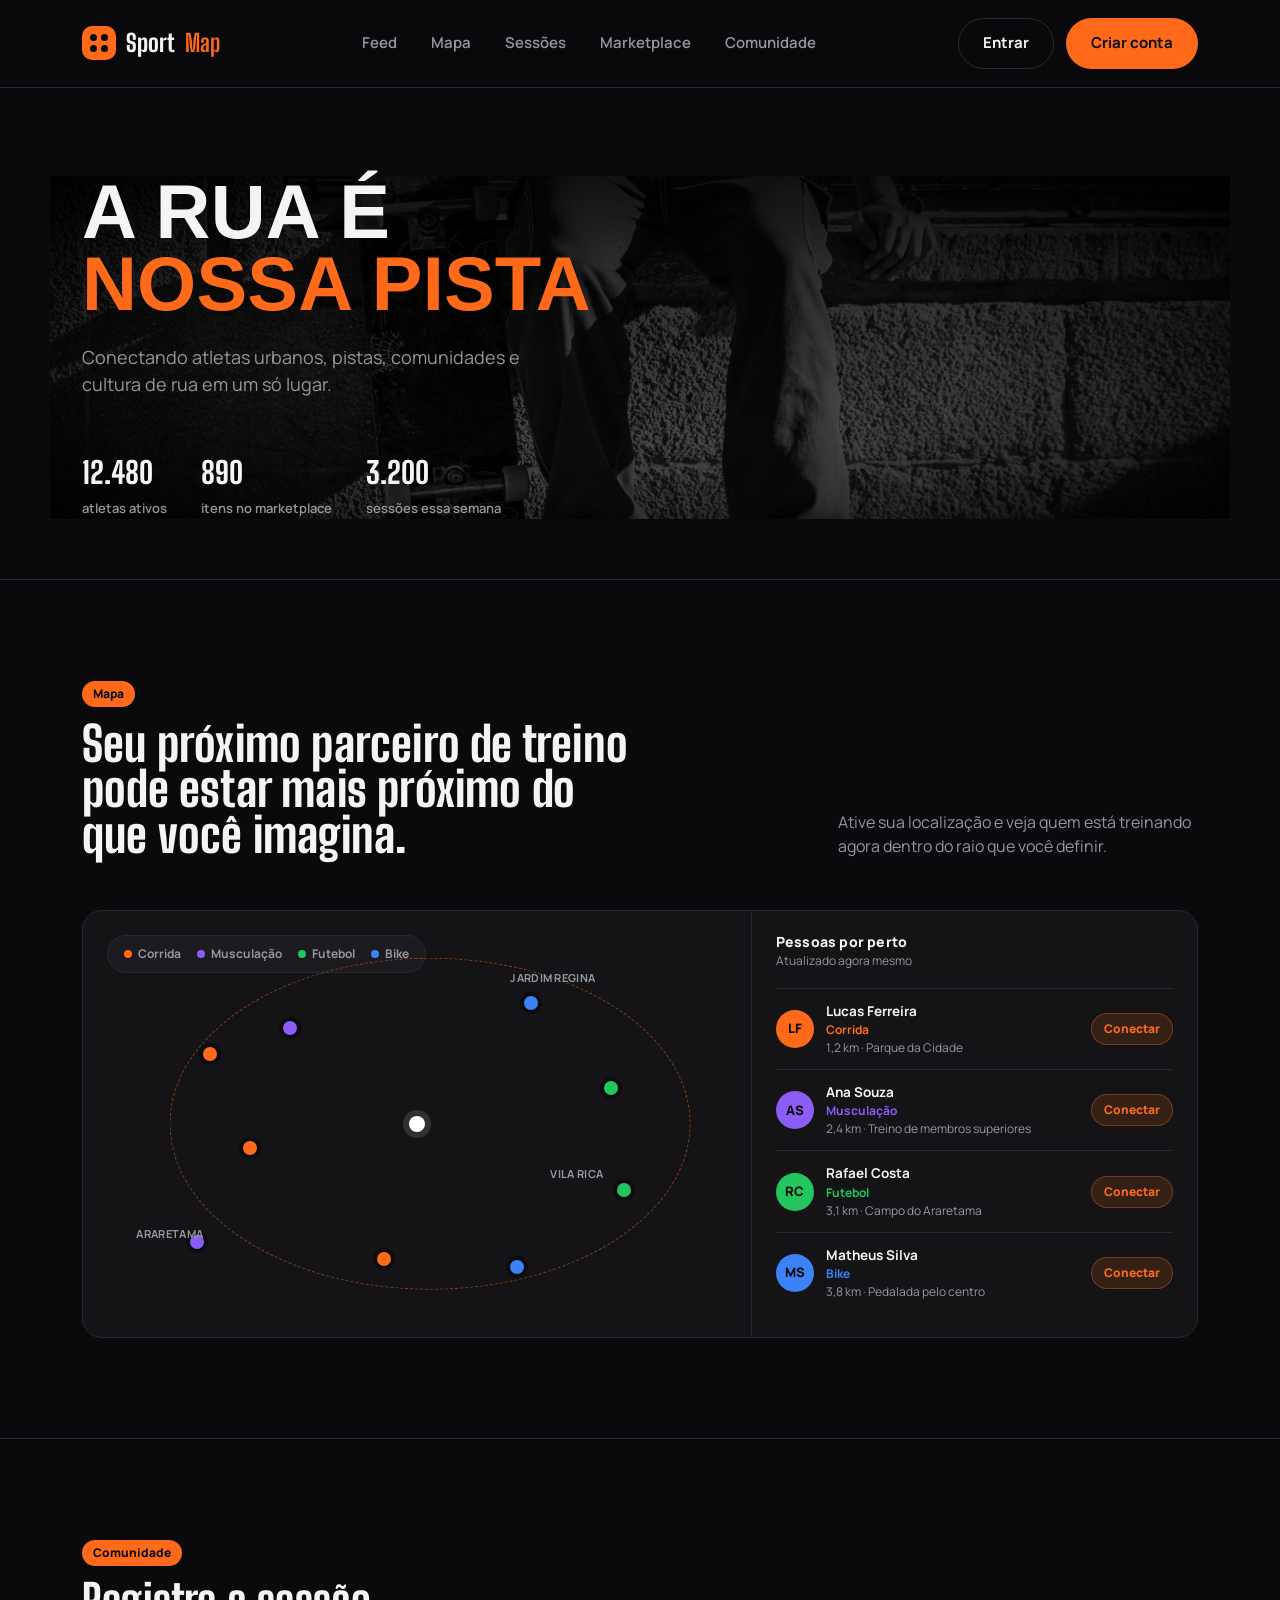
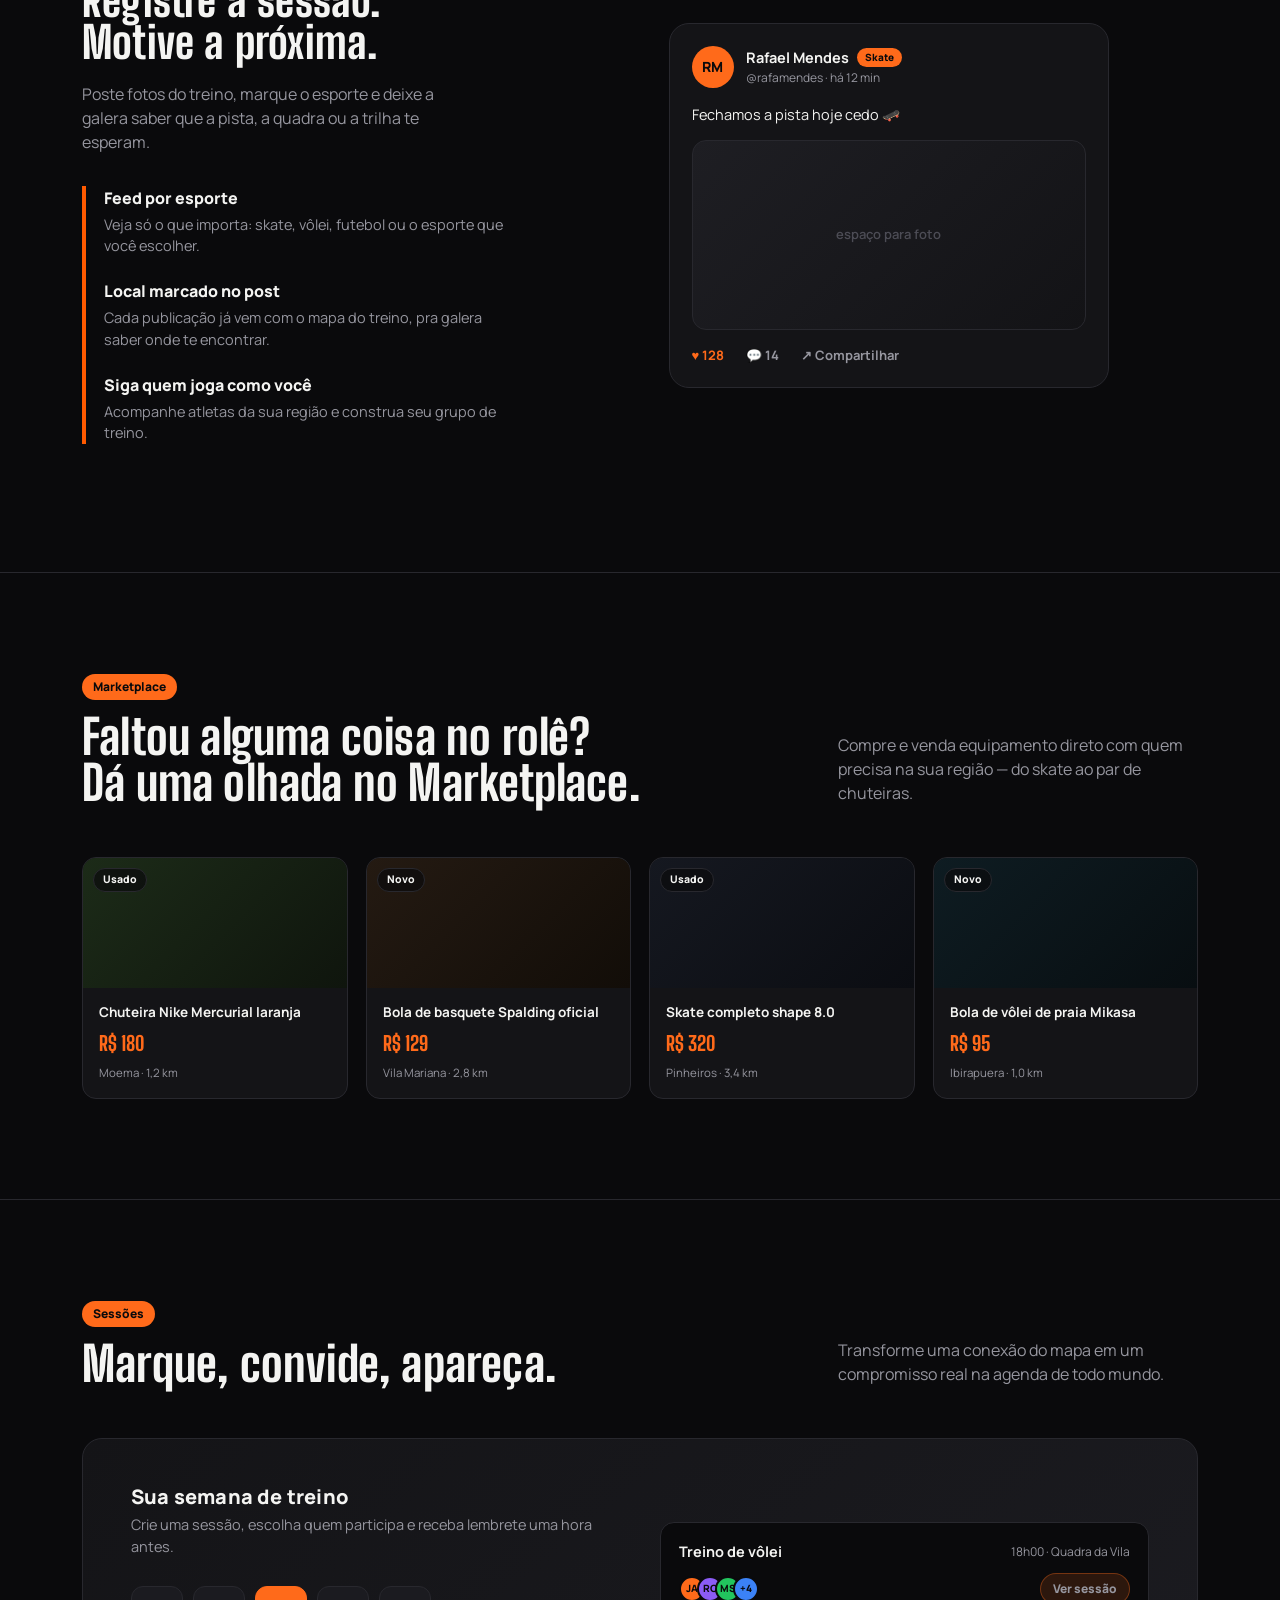
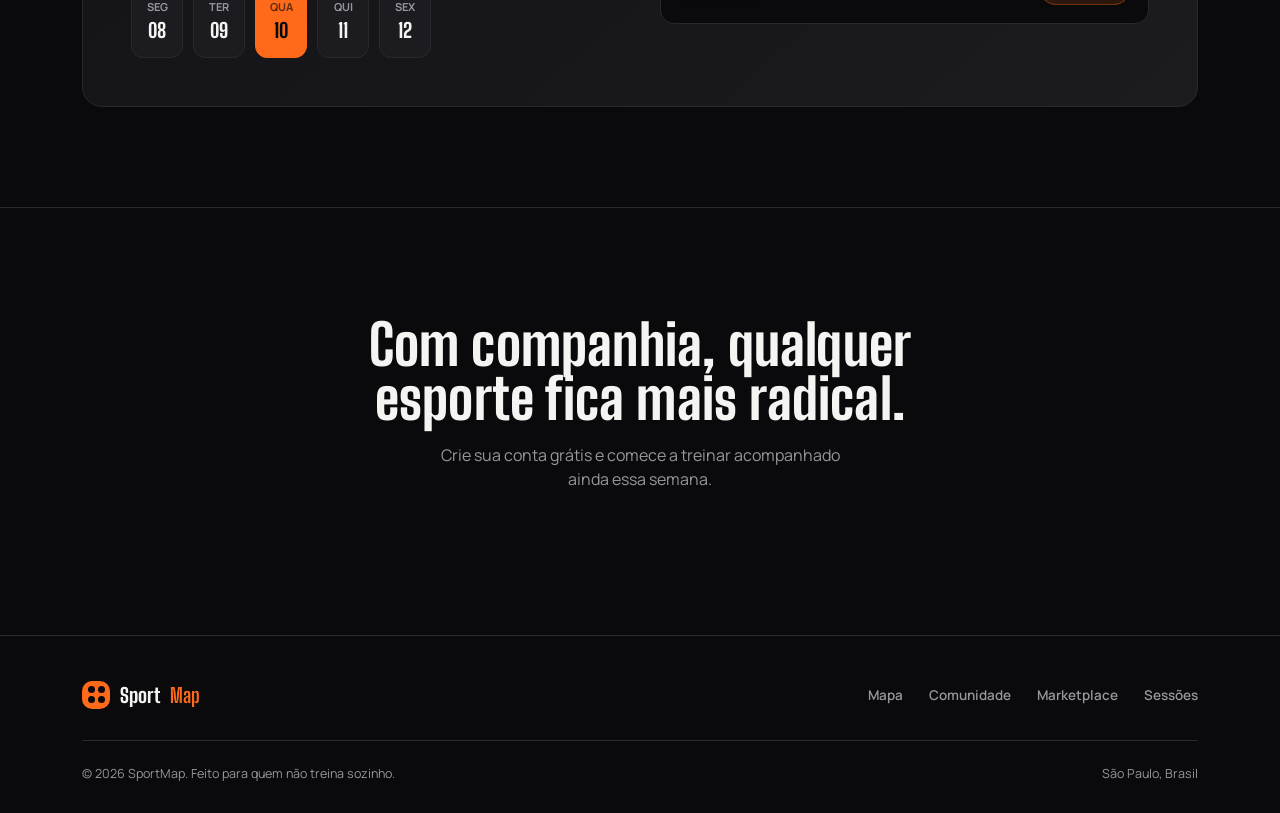
==== commit ee1b0f1e: "Home e encaminhamentos ok" ====
--- a/index.html
+++ b/index.html
@@ -1,2097 +1,336 @@
-<!doctype html>
-<html lang="pt-br">
+<!DOCTYPE html>
+<html lang="pt-BR">
 
 <head>
-  <meta charset="utf-8" />
-  <meta name="viewport" content="width=device-width, initial-scale=1" />
-
-  <title>SportMap</title>
-
-  <link href="https://cdnjs.cloudflare.com/ajax/libs/twitter-bootstrap/5.3.3/css/bootstrap.min.css" rel="stylesheet" />
-
-  <link href="https://cdnjs.cloudflare.com/ajax/libs/bootstrap-icons/1.11.3/font/bootstrap-icons.min.css"
-    rel="stylesheet" />
-
-  <link href="https://fonts.googleapis.com/css2?family=Archivo:wght@500;600;700;800&family=Archivo+Black&display=swap"
-    rel="stylesheet" />
-
-  <link rel="stylesheet" href="css/principal.css" />
-  <link rel="stylesheet" href="css/mapa.css" />
-  <link rel="stylesheet" href="css/mk.css" />
-  <link rel="stylesheet" href="css/comunidade.css" />
-  <link rel="stylesheet" href="css/modal-comunidade.css" />
-  <link rel="stylesheet" href="css/tela-criar-publicacao.css" />
+    <meta charset="UTF-8">
+    <meta name="viewport" content="width=device-width, initial-scale=1.0">
+    <title>SportMap — Encontre seu próximo jogo</title>
+    <link rel="preconnect" href="https://fonts.googleapis.com">
+    <link
+        href="https://fonts.googleapis.com/css2?family=Big+Shoulders+Display:wght@600;700;800;900&family=Manrope:wght@400;500;600;700;800&display=swap"
+        rel="stylesheet">
+    <link rel="stylesheet" href="css/style.css">
 </head>
 
-<body>
-
-  <div class="app-container">
-
-    <!-- ================================================= -->
-    <!-- RADIOS QUE CONTROLAM A NAVEGAÇÃO - SEM JAVASCRIPT -->
-    <!-- ================================================= -->
-
-    <input type="radio" name="nav" id="nav-home" class="nav-radio" checked />
-
-    <input type="radio" name="nav" id="nav-dashboard" class="nav-radio" />
-
-    <input type="radio" name="nav" id="nav-orders" class="nav-radio" />
-
-    <input type="radio" name="nav" id="nav-products" class="nav-radio" />
-
-    <input type="radio" name="nav" id="nav-customers" class="nav-radio" />
-
-
-    <!-- ================================================= -->
-    <!-- SIDEBAR -->
-    <!-- ================================================= -->
-
-    <div class="d-flex flex-column flex-shrink-0 p-3 text-white bg-dark sidebar">
-
-      <!-- LOGO -->
-
-      <a href="#" class="d-flex align-items-center mb-3 mb-md-0 me-md-auto text-white text-decoration-none">
-
-        <div style="
-              width: 34px;
-              height: 34px;
-              background: var(--orange);
-              border-radius: 9px;
-              display: flex;
-              align-items: center;
-              justify-content: center;
-              margin-right: 10px;
-            ">
-          <i class="bi bi-diagram-3-fill text-white"></i>
-        </div>
-
-        <span class="fs-4">SportMap</span>
-
-      </a>
-
-
-      <hr />
-
-
-      <!-- MENU -->
-
-      <ul class="nav nav-pills flex-column mb-auto">
-
-        <!-- FEED -->
-
-        <li class="nav-item">
-
-          <label for="nav-home" class="nav-link">
-
-            <i class="bi bi-house-door me-2"></i>
-
-            Feed
-
-          </label>
-
-        </li>
-
-
-        <!-- MAPA -->
-
-        <li>
-
-          <label for="nav-dashboard" class="nav-link">
-
-            <i class="bi bi-speedometer2 me-2"></i>
-
-            Mapa
-
-          </label>
-
-        </li>
-
-
-        <!-- SESSÕES -->
-
-        <li>
-
-          <label for="nav-orders" class="nav-link">
-
-            <i class="bi bi-calendar-check me-2"></i>
-
-            Sessões
-
-          </label>
-
-        </li>
-
-
-        <!-- MARKETPLACE -->
-
-        <li>
-
-          <label for="nav-products" class="nav-link">
-
-            <i class="bi bi-grid me-2"></i>
-
-            Marketplace
-
-          </label>
-
-        </li>
-
-
-        <!-- COMUNIDADE -->
-
-        <li>
-
-          <label for="nav-customers" class="nav-link">
-
-            <i class="bi bi-people-fill me-2"></i>
-
-            Comunidade
-
-          </label>
-
-        </li>
-
-      </ul>
-
-
-      <hr />
-
-
-      <!-- CRIAR SESSÃO -->
-
-      <button class="btn-create mb-3">
-
-        <i class="bi bi-plus-lg me-1"></i>
-
-        Criar sessão
-
-      </button>
-
-
-    </div>
-    <!-- ================================================= -->
-    <!-- FIM DA SIDEBAR -->
-    <!-- ================================================= -->
-
-
-    <!-- ================================================= -->
-    <!-- MAIN CONTENT -->
-    <!-- ================================================= -->
-
-    <main class="main-content">
-
-
-      <!-- ================================================= -->
-      <!-- SEÇÃO: FEED -->
-      <!-- ================================================= -->
-
-      <section class="app-section" id="section-home">
-
-        <div class="feed-wrap">
-
-
-          <!-- POST 1 -->
-
-          <article class="post-card">
-
-            <div class="post-head">
-
-              <div class="avatar">
-                RM
-              </div>
-
-              <div class="post-user">
-
-                <div class="name">
-
-                  Rafael Mendes
-
-                  <span class="sport-tag">
-                    Skate
-                  </span>
-
-                </div>
-
-                <div class="meta">
-                  @rafamendes · há 12 min
-                </div>
-
-              </div>
-
-              <button class="post-follow">
-                Seguir
-              </button>
-
-            </div>
-
-
-            <div class="post-caption">
-
-              Fechamos a pista hoje cedo, ninguém segurou esse ollie 🛹
-
-            </div>
-
-
-            <div class="post-photo">
-
-              <i class="bi bi-image"></i>
-
-              espaço para foto
-
-            </div>
-
-
-            <div class="post-actions">
-
-              <input type="checkbox" id="like1" class="like-checkbox" checked />
-
-              <label for="like1" class="action-btn like-label">
-
-                <span class="icon-liked">
-                  <i class="bi bi-heart-fill"></i>
-                </span>
-
-                <span class="icon-unliked">
-                  <i class="bi bi-heart"></i>
-                </span>
-
-                <span class="count-liked">
-                  128
-                </span>
-
-                <span class="count-unliked">
-                  127
-                </span>
-
-              </label>
-
-
-              <button class="action-btn">
-
-                <i class="bi bi-chat"></i>
-
-                14
-
-              </button>
-
-
-              <button class="action-btn">
-
-                <i class="bi bi-share"></i>
-
-                Compartilhar
-
-              </button>
-
-            </div>
-
-
-            <div class="post-likes">
-
-              Curtido por
-              <strong>Vinícius R.</strong>
-              e mais
-              <strong>127 pessoas</strong>
-
-            </div>
-
-          </article>
-
-
-          <!-- POST 2 -->
-
-          <article class="post-card">
-
-            <div class="post-head">
-
-              <div class="avatar">
-                JA
-              </div>
-
-              <div class="post-user">
-
-                <div class="name">
-
-                  Julia Alves
-
-                  <span class="sport-tag">
-                    Vôlei
-                  </span>
-
-                </div>
-
-                <div class="meta">
-                  @ju.alves · há 40 min
-                </div>
-
-              </div>
-
-              <button class="post-follow">
-                Seguir
-              </button>
-
-            </div>
-
-
-            <div class="post-caption">
-
-              Treino de sábado na quadra da Vila. Time completo pra domingo! 🏐
-
-            </div>
-
-
-            <div class="post-photo">
-
-              <i class="bi bi-image"></i>
-
-              espaço para foto
-
-            </div>
-
-
-            <div class="post-actions">
-
-              <input type="checkbox" id="like2" class="like-checkbox" />
-
-              <label for="like2" class="action-btn like-label">
-
-                <span class="icon-liked">
-                  <i class="bi bi-heart-fill"></i>
-                </span>
-
-                <span class="icon-unliked">
-                  <i class="bi bi-heart"></i>
-                </span>
-
-                <span class="count-liked">
-                  77
-                </span>
-
-                <span class="count-unliked">
-                  76
-                </span>
-
-              </label>
-
-
-              <button class="action-btn">
-
-                <i class="bi bi-chat"></i>
-
-                5
-
-              </button>
-
-
-              <button class="action-btn">
-
-                <i class="bi bi-share"></i>
-
-                Compartilhar
-
-              </button>
-
-            </div>
-
-
-            <div class="post-likes">
-
-              Curtido por
-              <strong>76 pessoas</strong>
-
-            </div>
-
-          </article>
-
-
-          <!-- POST 3 -->
-
-          <article class="post-card">
-
-            <div class="post-head">
-
-              <div class="avatar">
-                BZ
-              </div>
-
-              <div class="post-user">
-
-                <div class="name">
-
-                  Bruno Zago
-
-                  <span class="sport-tag">
-                    Futebol
-                  </span>
-
-                </div>
-
-                <div class="meta">
-                  @brunozago · há 1 h
-                </div>
-
-              </div>
-
-              <button class="post-follow">
-                Seguir
-              </button>
-
-            </div>
-
-
-            <div class="post-caption">
-
-              Gol de bicicleta na pelada de hoje, quem viu sabe 🔥⚽
-
-            </div>
-
-
-            <div class="post-photo">
-
-              <i class="bi bi-image"></i>
-
-              espaço para foto
-
-            </div>
-
-
-            <div class="post-actions">
-
-              <input type="checkbox" id="like3" class="like-checkbox" checked />
-
-              <label for="like3" class="action-btn like-label">
-
-                <span class="icon-liked">
-                  <i class="bi bi-heart-fill"></i>
-                </span>
-
-                <span class="icon-unliked">
-                  <i class="bi bi-heart"></i>
-                </span>
-
-                <span class="count-liked">
-                  342
-                </span>
-
-                <span class="count-unliked">
-                  341
-                </span>
-
-              </label>
-
-
-              <button class="action-btn">
-
-                <i class="bi bi-chat"></i>
-
-                48
-
-              </button>
-
-
-              <button class="action-btn">
-
-                <i class="bi bi-share"></i>
-
-                Compartilhar
-
-              </button>
-
-            </div>
-
-
-            <div class="post-likes">
-
-              Curtido por
-              <strong>Rafael M.</strong>
-              e mais
-              <strong>341 pessoas</strong>
-
-            </div>
-
-          </article>
-
-
-          <!-- POST 4 -->
-
-          <article class="post-card">
-
-            <div class="post-head">
-
-              <div class="avatar">
-                CS
-              </div>
-
-              <div class="post-user">
-
-                <div class="name">
-
-                  Carla Souza
-
-                  <span class="sport-tag">
-                    Tênis
-                  </span>
-
-                </div>
-
-                <div class="meta">
-                  @carlas · há 2 h
-                </div>
-
-              </div>
-
-              <button class="post-follow">
-                Seguir
-              </button>
-
-            </div>
-
-
-            <div class="post-caption">
-
-              Primeira aula na quadra nova, saudade de jogar em saibro 🎾
-
-            </div>
-
-
-            <div class="post-photo">
-
-              <i class="bi bi-image"></i>
-
-              espaço para foto
-
-            </div>
-
-
-            <div class="post-actions">
-
-              <input type="checkbox" id="like4" class="like-checkbox" />
-
-              <label for="like4" class="action-btn like-label">
-
-                <span class="icon-liked">
-                  <i class="bi bi-heart-fill"></i>
-                </span>
-
-                <span class="icon-unliked">
-                  <i class="bi bi-heart"></i>
-                </span>
-
-                <span class="count-liked">
-                  60
-                </span>
-
-                <span class="count-unliked">
-                  59
-                </span>
-
-              </label>
-
-
-              <button class="action-btn">
-
-                <i class="bi bi-chat"></i>
-
-                3
-
-              </button>
-
-
-              <button class="action-btn">
-
-                <i class="bi bi-share"></i>
-
-                Compartilhar
-
-              </button>
-
-            </div>
-
-
-            <div class="post-likes">
-
-              Curtido por
-              <strong>59 pessoas</strong>
-
-            </div>
-
-          </article>
-
-
-          <!-- POST 5 -->
-
-          <article class="post-card">
-
-            <div class="post-head">
-
-              <div class="avatar">
-                VR
-              </div>
-
-              <div class="post-user">
-
-                <div class="name">
-
-                  Vinícius Rocha
-
-                  <span class="sport-tag">
-                    Basquete
-                  </span>
-
-                </div>
-
-                <div class="meta">
-                  @viniciusr · há 3 h
-                </div>
-
-              </div>
-
-              <button class="post-follow">
-                Seguir
-              </button>
-
-            </div>
-
-
-            <div class="post-caption">
-
-              Fechamos com 5x5 até escurecer na quadra do Ibirapuera 🏀
-
-            </div>
-
-
-            <div class="post-photo">
-
-              <i class="bi bi-image"></i>
-
-              espaço para foto
-
-            </div>
-
-
-            <div class="post-actions">
-
-              <input type="checkbox" id="like5" class="like-checkbox" checked />
-
-              <label for="like5" class="action-btn like-label">
-
-                <span class="icon-liked">
-                  <i class="bi bi-heart-fill"></i>
-                </span>
-
-                <span class="icon-unliked">
-                  <i class="bi bi-heart"></i>
-                </span>
-
-                <span class="count-liked">
-                  213
-                </span>
-
-                <span class="count-unliked">
-                  212
-                </span>
-
-              </label>
-
-
-              <button class="action-btn">
-
-                <i class="bi bi-chat"></i>
-
-                22
-
-              </button>
-
-
-              <button class="action-btn">
-
-                <i class="bi bi-share"></i>
-
-                Compartilhar
-
-              </button>
-
-            </div>
-
-
-            <div class="post-likes">
-
-              Curtido por
-              <strong>Julia A.</strong>
-              e mais
-              <strong>212 pessoas</strong>
-
-            </div>
-
-          </article>
-
-
-          <!-- POST 6 -->
-
-          <article class="post-card">
-
-            <div class="post-head">
-
-              <div class="avatar">
-                TL
-              </div>
-
-              <div class="post-user">
-
-                <div class="name">
-
-                  Thiago Lima
-
-                  <span class="sport-tag">
-                    Futebol
-                  </span>
-
-                </div>
-
-                <div class="meta">
-                  @thiagol · há 4 h
-                </div>
-
-              </div>
-
-              <button class="post-follow">
-                Seguir
-              </button>
-
-            </div>
-
-
-            <div class="post-caption">
-
-              Time montado pro racha de quinta, só falta você 👀⚽
-
-            </div>
-
-
-            <div class="post-photo">
-
-              <i class="bi bi-image"></i>
-
-              espaço para foto
-
-            </div>
-
-
-            <div class="post-actions">
-
-              <input type="checkbox" id="like6" class="like-checkbox" />
-
-              <label for="like6" class="action-btn like-label">
-
-                <span class="icon-liked">
-                  <i class="bi bi-heart-fill"></i>
-                </span>
-
-                <span class="icon-unliked">
-                  <i class="bi bi-heart"></i>
-                </span>
-
-                <span class="count-liked">
-                  46
-                </span>
-
-                <span class="count-unliked">
-                  45
-                </span>
-
-              </label>
-
-
-              <button class="action-btn">
-
-                <i class="bi bi-chat"></i>
-
-                9
-
-              </button>
-
-
-              <button class="action-btn">
-
-                <i class="bi bi-share"></i>
-
-                Compartilhar
-
-              </button>
-
-            </div>
-
-
-            <div class="post-likes">
-
-              Curtido por
-              <strong>45 pessoas</strong>
-
-            </div>
-
-          </article>
-
-        </div>
-
-      </section>
-
-
-      <!-- ================================================= -->
-      <!-- SEÇÃO: MAPA -->
-      <!-- ================================================= -->
-
-      <section class="app-section" id="section-dashboard">
-
-        <div class="map-page">
-
-
-          <!-- TOPO DO MAPA -->
-
-          <div class="map-top">
-
-            <div class="map-search">
-
-              <i class="bi bi-search"></i>
-
-              <input type="text" placeholder="Buscar por esportes, pessoas ou locais..." />
-
-            </div>
-
-
-            <div class="sport-filters">
-
-
-              <button class="sport-filter active">
-
-                <i class="bi bi-grid"></i>
-
-                Todos
-
-              </button>
-
-
-              <button class="sport-filter">
-
-                <i class="bi bi-person-running"></i>
-
-                Corrida
-
-              </button>
-
-
-              <button class="sport-filter">
-
-                <i class="bi bi-dumbbell"></i>
-
-                Musculação
-
-              </button>
-
-
-              <button class="sport-filter">
-
-                <i class="bi bi-circle-fill"></i>
-
-                Futebol
-
-              </button>
-
-
-              <button class="sport-filter">
-
-                <i class="bi bi-bicycle"></i>
-
-                Bike
-
-              </button>
-
-
-              <button class="sport-filter">
-
-                <i class="bi bi-three-dots"></i>
-
-                Outros
-
-              </button>
-
-            </div>
-
-          </div>
-
-
-          <!-- CONTEÚDO PRINCIPAL DO MAPA -->
-
-          <div class="map-content">
-
-
-            <!-- MAPA -->
-
-            <div class="sport-map">
-
-
-              <!-- FUNDO DO MAPA -->
-
-              <div class="map-background">
-
-                <div class="map-road road-1"></div>
-                <div class="map-road road-2"></div>
-                <div class="map-road road-3"></div>
-                <div class="map-road road-4"></div>
-
-
-                <span class="map-place place-1">
-                  CENTRO
-                </span>
-
-                <span class="map-place place-2">
-                  VILA RICA
-                </span>
-
-                <span class="map-place place-3">
-                  JARDIM REGINA
-                </span>
-
-                <span class="map-place place-4">
-                  ARARETAMA
-                </span>
-
-              </div>
-
-
-              <!-- RAIO DE 5 KM -->
-
-              <div class="radius-circle">
-
-                <span class="radius-label">
-                  5 km
-                </span>
-
-              </div>
-
-
-              <!-- SUA LOCALIZAÇÃO -->
-
-              <div class="user-location">
-
-                <div class="user-pulse"></div>
-
-                <div class="user-dot"></div>
-
-              </div>
-
-
-              <!-- MARCADORES -->
-
-              <button class="sport-marker corrida marker-1">
-
-                <i class="bi bi-person-running"></i>
-
-              </button>
-
-
-              <button class="sport-marker futebol marker-2">
-
-                <i class="bi bi-circle-fill"></i>
-
-              </button>
-
-
-              <button class="sport-marker bike marker-3">
-
-                <i class="bi bi-bicycle"></i>
-
-              </button>
-
-
-              <button class="sport-marker musculacao marker-4">
-
-                <i class="bi bi-dumbbell"></i>
-
-              </button>
-
-
-              <button class="sport-marker corrida marker-5">
-
-                <i class="bi bi-person-running"></i>
-
-              </button>
-
-
-              <button class="sport-marker futebol marker-6">
-
-                <i class="bi bi-circle-fill"></i>
-
-              </button>
-
-
-              <button class="sport-marker bike marker-7">
-
-                <i class="bi bi-bicycle"></i>
-
-              </button>
-
-
-              <button class="sport-marker corrida marker-8">
-
-                <i class="bi bi-person-running"></i>
-
-              </button>
-
-
-              <button class="sport-marker musculacao marker-9">
-
-                <i class="bi bi-dumbbell"></i>
-
-              </button>
-
-
-              <!-- CONTROLES -->
-
-              <div class="map-controls">
-
-                <button>
-                  <i class="bi bi-plus-lg"></i>
-                </button>
-
-                <button>
-                  <i class="bi bi-dash-lg"></i>
-                </button>
-
-                <button>
-                  <i class="bi bi-crosshair"></i>
-                </button>
-
-              </div>
-
-
-              <!-- INFORMAÇÃO DO RAIO -->
-
-              <div class="radius-info">
-
-                <div class="radius-info-icon">
-
-                  <i class="bi bi-geo-alt-fill"></i>
-
-                </div>
-
-
+<body id="homee">
+
+    <header>
+        <div class="nav">
+            <div class="logo">
+                <div class="logo-mark">
+                    <div class="logo-mark-grid">
+                        <span></span><span></span><span></span><span></span>
+                    </div>
+                </div>
+                Sport<b>Map</b>
+            </div>
+            <nav class="nav-links">
+                <a href="#feed">Feed</a>
+                <a href="#mapa">Mapa</a>
+                <a href="#sessoes">Sessões</a>
+                <a href="#marketplace">Marketplace</a>
+                <a href="#comunidade">Comunidade</a>
+            </nav>
+            <div class="nav-actions">
+                <a class="btn btn-ghost" onclick="telaLogin()">Entrar</a>
+                <a class="btn btn-primary" onclick="telaCadastro()">Criar conta</a>
+            </div>
+            <button class="nav-toggle" aria-label="Abrir menu">☰</button>
+        </div>
+    </header>
+
+    <section class="hero">
+        <div class="wrap2 hero-grid">
+            <div>
+                <h1 class="fontona">A RUA É<br><em>NOSSA PISTA</em></h1>
+                <p class="lead">Conectando atletas urbanos, pistas, comunidades e cultura de rua em um só lugar.</p>
+                
+                <div class="hero-stats">
+                    <div class="stat"><b>12.480</b><span>atletas ativos</span></div>
+                    <div class="stat"><b>890</b><span>itens no marketplace</span></div>
+                    <div class="stat"><b>3.200</b><span>sessões essa semana</span></div>
+                </div>
+            </div>
+        </div>
+    </section>
+
+    <section class="feature" id="mapa">
+        <div class="wrap">
+            <div class="feature-head">
                 <div>
-
-                  <strong>
-                    Você está vendo pessoas em um raio de 5 km
-                  </strong>
-
-                  <span>
-                    42 pessoas praticando esportes agora
-                  </span>
-
-                </div>
-
-              </div>
-
-
-              <!-- LEGENDA -->
-
-              <div class="map-legend">
-
-
-                <div class="legend-item">
-
-                  <span class="legend-dot corrida"></span>
-
-                  Corrida
-
-                </div>
-
-
-                <div class="legend-item">
-
-                  <span class="legend-dot musculacao"></span>
-
-                  Musculação
-
-                </div>
-
-
-                <div class="legend-item">
-
-                  <span class="legend-dot futebol"></span>
-
-                  Futebol
-
-                </div>
-
-
-                <div class="legend-item">
-
-                  <span class="legend-dot bike"></span>
-
-                  Bike
-
-                </div>
-
-              </div>
-
-
-              <!-- COMPARTILHAR -->
-
-              <button class="share-sport-button">
-
-                <i class="bi bi-share"></i>
-
-                Compartilhar seu esporte
-
-              </button>
-
-            </div>
-
-
-            <!-- ================================================= -->
-            <!-- PESSOAS POR PERTO -->
-            <!-- ================================================= -->
-
-            <aside class="nearby-people">
-
-
-              <div class="nearby-header">
-
+                    <span class="tag">Mapa</span>
+                    <h2 style="margin-top:14px;">Seu próximo parceiro de treino pode estar mais próximo do que você imagina.</h2>
+                </div>
+                <p>Ative sua localização e veja quem está treinando agora dentro do raio que você definir.</p>
+            </div>
+
+            <div class="map-panel">
+                <div class="map-canvas">
+                    <div class="map-legend">
+                        <span><i style="background:var(--orange);"></i>Corrida</span>
+                        <span><i style="background:var(--purple);"></i>Musculação</span>
+                        <span><i style="background:var(--green);"></i>Futebol</span>
+                        <span><i style="background:var(--blue);"></i>Bike</span>
+                    </div>
+                    <div class="map-zone" style="width:78%; height:78%; top:50%; left:52%; transform:translate(-50%,-50%);"></div>
+                    <div class="map-you"></div>
+                    <div class="map-dot" style="background:var(--purple); top:26%; left:30%;"></div>
+                    <div class="map-dot" style="background:var(--blue); top:20%; left:66%;"></div>
+                    <div class="map-dot" style="background:var(--orange); top:32%; left:18%;"></div>
+                    <div class="map-dot" style="background:var(--green); top:40%; left:78%;"></div>
+                    <div class="map-dot" style="background:var(--orange); top:54%; left:24%;"></div>
+                    <div class="map-dot" style="background:var(--green); top:64%; left:80%;"></div>
+                    <div class="map-dot" style="background:var(--purple); top:76%; left:16%;"></div>
+                    <div class="map-dot" style="background:var(--orange); top:80%; left:44%;"></div>
+                    <div class="map-dot" style="background:var(--blue); top:82%; left:64%;"></div>
+                    <div class="map-label" style="top:14%; left:64%;">JARDIM REGINA</div>
+                    <div class="map-label" style="top:74%; left:8%;">ARARETAMA</div>
+                    <div class="map-label" style="top:60%; left:70%;">VILA RICA</div>
+                </div>
+                <div class="people-list">
+                    <h3>Pessoas por perto</h3>
+                    <div class="sub">Atualizado agora mesmo</div>
+
+                    <div class="person-row">
+                        <div class="avatar" style="background:var(--orange);">LF</div>
+                        <div class="person-info">
+                            <div class="name">Lucas Ferreira</div>
+                            <div class="sport" style="color:var(--orange);">Corrida</div>
+                            <div class="loc">1,2 km · Parque da Cidade</div>
+                        </div>
+                        <span class="connect-btn">Conectar</span>
+                    </div>
+                    <div class="person-row">
+                        <div class="avatar" style="background:var(--purple);">AS</div>
+                        <div class="person-info">
+                            <div class="name">Ana Souza</div>
+                            <div class="sport" style="color:var(--purple);">Musculação</div>
+                            <div class="loc">2,4 km · Treino de membros superiores</div>
+                        </div>
+                        <span class="connect-btn">Conectar</span>
+                    </div>
+                    <div class="person-row">
+                        <div class="avatar" style="background:var(--green);">RC</div>
+                        <div class="person-info">
+                            <div class="name">Rafael Costa</div>
+                            <div class="sport" style="color:var(--green);">Futebol</div>
+                            <div class="loc">3,1 km · Campo do Araretama</div>
+                        </div>
+                        <span class="connect-btn">Conectar</span>
+                    </div>
+                    <div class="person-row">
+                        <div class="avatar" style="background:var(--blue);">MS</div>
+                        <div class="person-info">
+                            <div class="name">Matheus Silva</div>
+                            <div class="sport" style="color:var(--blue);">Bike</div>
+                            <div class="loc">3,8 km · Pedalada pelo centro</div>
+                        </div>
+                        <span class="connect-btn">Conectar</span>
+                    </div>
+                </div>
+            </div>
+        </div>
+    </section>
+
+    <section class="feature" id="comunidade">
+        <div class="wrap community-grid">
+            <div>
+                <span class="tag">Comunidade</span>
+                <h2 style="margin-top:14px; font-size:clamp(30px,4vw,44px);">Registre a sessão.<br>Motive a próxima.</h2>
+                <p style="color:var(--text-muted); margin:18px 0 32px; max-width:380px;">Poste fotos do treino, marque o
+                    esporte e deixe a galera saber que a pista, a quadra ou a trilha te esperam.</p>
+
+
+                <ul class="feature-list linhazinha">
+                    <li>
+                        <div>
+                            <h4>Feed por esporte</h4>
+                            <p>Veja só o que importa: skate, vôlei, futebol ou o esporte que você escolher.</p>
+                        </div>
+                    </li>
+                    <li>
+                        <div>
+                            <h4>Local marcado no post</h4>
+                            <p>Cada publicação já vem com o mapa do treino, pra galera saber onde te encontrar.</p>
+                        </div>
+                    </li>
+                    <li>
+                        <div>
+                            <h4>Siga quem joga como você</h4>
+                            <p>Acompanhe atletas da sua região e construa seu grupo de treino.</p>
+                        </div>
+                    </li>
+                </ul>
+            </div>
+
+            <div class="post-card">
+                <div class="post-head">
+                    <div class="avatar" style="background:var(--orange); width:42px; height:42px; font-size:14px;">RM</div>
+                    <div class="meta">
+                        <div class="name-row"><b>Rafael Mendes</b><span class="tag"
+                            style="font-size:10px; padding:2px 8px;">Skate</span>
+                        </div>
+                        <div class="handle">@rafamendes · há 12 min</div>
+                    </div>
+                </div>
+                <div class="post-text">Fechamos a pista hoje cedo 🛹</div>
+                <div class="post-media">espaço para foto</div>
+                <div class="post-actions">
+                    <span class="liked">♥ 128</span>
+                    <span>💬 14</span>
+                    <span>↗ Compartilhar</span>
+                </div>
+            </div>
+        </div>
+    </section>
+
+    <section class="feature" id="marketplace">
+        <div class="wrap">
+            <div class="feature-head">
                 <div>
-
-                  <h2>
-                    Pessoas por perto
-                  </h2>
-
-                  <span>
-                    42 resultados
-                  </span>
-
-                </div>
-
-                <i class="bi bi-people"></i>
-
-              </div>
-
-
-              <!-- PESSOA 1 -->
-
-              <div class="person-card">
-
-                <div class="person-avatar">
-                  LF
-                </div>
-
-
-                <div class="person-info">
-
-                  <div class="person-name">
-
-                    Lucas Ferreira
-
-                    <span class="online"></span>
-
-                  </div>
-
-
-                  <div class="person-sport corrida-text">
-
-                    <i class="bi bi-person-running"></i>
-
-                    Corrida
-
-                  </div>
-
-
-                  <p>
-                    Corrida leve no Parque da Cidade
-                  </p>
-
-
-                  <span class="person-distance">
-
-                    <i class="bi bi-geo-alt"></i>
-
-                    1,2 km
-
-                  </span>
-
-                </div>
-
-
-                <button class="connect-button">
-                  Conectar
-                </button>
-
-              </div>
-
-
-              <!-- PESSOA 2 -->
-
-              <div class="person-card">
-
-                <div class="person-avatar avatar-purple">
-                  AS
-                </div>
-
-
-                <div class="person-info">
-
-                  <div class="person-name">
-
-                    Ana Souza
-
-                    <span class="online"></span>
-
-                  </div>
-
-
-                  <div class="person-sport musculacao-text">
-
-                    <i class="bi bi-dumbbell"></i>
-
-                    Musculação
-
-                  </div>
-
-
-                  <p>
-                    Treino de membros superiores
-                  </p>
-
-
-                  <span class="person-distance">
-
-                    <i class="bi bi-geo-alt"></i>
-
-                    2,4 km
-
-                  </span>
-
-                </div>
-
-
-                <button class="connect-button">
-                  Conectar
-                </button>
-
-              </div>
-
-
-              <!-- PESSOA 3 -->
-
-              <div class="person-card">
-
-                <div class="person-avatar avatar-green">
-                  RC
-                </div>
-
-
-                <div class="person-info">
-
-                  <div class="person-name">
-
-                    Rafael Costa
-
-                    <span class="online"></span>
-
-                  </div>
-
-
-                  <div class="person-sport futebol-text">
-
-                    <i class="bi bi-circle-fill"></i>
-
-                    Futebol
-
-                  </div>
-
-
-                  <p>
-                    Jogando no campo do Araratema
-                  </p>
-
-
-                  <span class="person-distance">
-
-                    <i class="bi bi-geo-alt"></i>
-
-                    3,1 km
-
-                  </span>
-
-                </div>
-
-
-                <button class="connect-button">
-                  Conectar
-                </button>
-
-              </div>
-
-
-              <!-- PESSOA 4 -->
-
-              <div class="person-card">
-
-                <div class="person-avatar avatar-blue">
-                  MS
-                </div>
-
-
-                <div class="person-info">
-
-                  <div class="person-name">
-
-                    Matheus Silva
-
-                    <span class="online"></span>
-
-                  </div>
-
-
-                  <div class="person-sport bike-text">
-
-                    <i class="bi bi-bicycle"></i>
-
-                    Bike
-
-                  </div>
-
-
-                  <p>
-                    Pedalada pelo centro
-                  </p>
-
-
-                  <span class="person-distance">
-
-                    <i class="bi bi-geo-alt"></i>
-
-                    3,8 km
-
-                  </span>
-
-                </div>
-
-
-                <button class="connect-button">
-                  Conectar
-                </button>
-
-              </div>
-
-
-              <!-- PESSOA 5 -->
-
-              <div class="person-card">
-
-                <div class="person-avatar">
-                  GL
-                </div>
-
-
-                <div class="person-info">
-
-                  <div class="person-name">
-
-                    Gabriela Lima
-
-                    <span class="online"></span>
-
-                  </div>
-
-
-                  <div class="person-sport corrida-text">
-
-                    <i class="bi bi-person-running"></i>
-
-                    Corrida
-
-                  </div>
-
-
-                  <p>
-                    Corrida na orla do Ribeirão
-                  </p>
-
-
-                  <span class="person-distance">
-
-                    <i class="bi bi-geo-alt"></i>
-
-                    4,5 km
-
-                  </span>
-
-                </div>
-
-
-                <button class="connect-button">
-                  Conectar
-                </button>
-
-              </div>
-
-            </aside>
-
-          </div>
-
-        </div>
-
-      </section>
-
-
-      <!-- ================================================= -->
-      <!-- SEÇÃO: SESSÕES -->
-      <!-- ================================================= -->
-
-      <section class="app-section" id="section-orders">
-
-      </section>
-
-
-      <!-- ================================================= -->
-      <!-- SEÇÃO: MARKETPLACE -->
-      <!-- ================================================= -->
-
-      <section class="app-section" id="section-products">
-
-
-        <!-- ===== Topbar ===== -->
-        <nav class="topbar d-flex align-items-center gap-3">
-          <div class="logo-mark d-none d-sm-block"><span class="sport">Sport</span><span class="map">Map</span></div>
-
-          <div class="flex-grow-1 mx-2" style="max-width:520px;">
-            <div class="input-group">
-              <span class="input-group-text search-input border-end-0"><i class="bi bi-search"></i></span>
-              <input type="text" class="form-control search-input border-start-0"
-                placeholder="Buscar chuteiras, skates, bolas...">
-            </div>
-          </div>
-
-          <div class="ms-auto d-flex align-items-center gap-2">
-            <button class="btn btn-orange d-none d-md-inline-flex align-items-center gap-2">
-              <i class="bi bi-plus-lg"></i> Anunciar item
-            </button>
-            <button class="icon-btn"><i class="bi bi-heart"></i></button>
-            <button class="icon-btn">
-              <i class="bi bi-chat-dots"></i>
-              <span class="icon-dot">3</span>
-            </button>
-            <img class="avatar-sm"
-              src="https://images.unsplash.com/photo-1623605931891-d5b95ee98459?auto=format&fit=crop&w=100&q=60"
-              alt="perfil">
-          </div>
-        </nav>
-
-        <div class="container-fluid px-3 px-lg-4 py-4">
-
-          <!-- Cabeçalho -->
-          <div class="d-flex flex-wrap align-items-end justify-content-between mb-3 gap-2">
-            <div>
-              <div class="section-title">Marketplace</div>
-              <div class="results-count">890 anúncios perto de você</div>
-            </div>
-            <button class="btn btn-orange d-inline-flex d-md-none align-items-center gap-2">
-              <i class="bi bi-plus-lg"></i> Anunciar
-            </button>
-          </div>
-
-          <!-- Categorias -->
-          <div class="d-flex gap-2 overflow-auto pb-3 mb-3" style="scrollbar-width:none;">
-            <a href="#" class="cat-pill active">Todos</a>
-            <a href="#" class="cat-pill"><i class="bi bi-dribbble"></i> Futebol</a>
-            <a href="#" class="cat-pill">Basquete</a>
-            <a href="#" class="cat-pill">Skate</a>
-            <a href="#" class="cat-pill">Vôlei</a>
-            <a href="#" class="cat-pill">Tênis</a>
-            <a href="#" class="cat-pill">Roupas</a>
-          </div>
-
-          <div class="row g-4">
-
-            <!-- Filtros -->
-            <div class="col-lg-3 filters-col">
-              <div class="filters-card mb-3">
-                <h6>Categoria</h6>
-                <div class="form-check mb-2"><input class="form-check-input" type="checkbox" id="fFutebol"
-                    checked><label class="form-check-label" for="fFutebol">Futebol</label></div>
-                <div class="form-check mb-2"><input class="form-check-input" type="checkbox" id="fBasquete"><label
-                    class="form-check-label" for="fBasquete">Basquete</label></div>
-                <div class="form-check mb-2"><input class="form-check-input" type="checkbox" id="fSkate"><label
-                    class="form-check-label" for="fSkate">Skate</label></div>
-                <div class="form-check mb-2"><input class="form-check-input" type="checkbox" id="fVolei"><label
-                    class="form-check-label" for="fVolei">Vôlei</label></div>
-                <div class="form-check"><input class="form-check-input" type="checkbox" id="fTenis"><label
-                    class="form-check-label" for="fTenis">Tênis</label></div>
-              </div>
-
-              <div class="filters-card mb-3">
-                <h6>Faixa de preço</h6>
-                <input type="range" class="form-range" min="0" max="1000" value="350">
-                <div class="d-flex justify-content-between product-meta">
-                  <span>R$ 0</span>
-                  <span>R$ 1.000+</span>
-                </div>
-              </div>
-
-              <div class="filters-card mb-3">
-                <h6>Condição</h6>
-                <div class="form-check mb-2"><input class="form-check-input" type="radio" name="cond" id="cTodos"
-                    checked><label class="form-check-label" for="cTodos">Todos</label></div>
-                <div class="form-check mb-2"><input class="form-check-input" type="radio" name="cond" id="cNovo"><label
-                    class="form-check-label" for="cNovo">Novo</label></div>
-                <div class="form-check"><input class="form-check-input" type="radio" name="cond" id="cUsado"><label
-                    class="form-check-label" for="cUsado">Usado</label></div>
-              </div>
-
-              <div class="filters-card">
-                <h6>Localização</h6>
-                <div class="input-group">
-                  <span class="input-group-text search-input border-end-0"><i class="bi bi-geo-alt"></i></span>
-                  <input type="text" class="form-control search-input border-start-0" value="São Paulo, SP">
-                </div>
-                <div class="product-meta mt-2">Raio de até 10km</div>
-              </div>
-            </div>
-
-            <!-- Grid de produtos -->
-            <div class="col-lg-9">
-              <div class="row row-cols-1 row-cols-sm-2 row-cols-xl-3 g-3">
-
-                <div class="col">
-                  <div class="product-card">
-                    <div class="product-img-wrap">
-                      <img
-                        src="https://images.unsplash.com/photo-1451256656121-9ffc0c898a49?auto=format&fit=crop&w=500&q=70"
-                        alt="Chuteira Nike">
-                      <span class="badge-condition">Usado</span>
-                      <button class="fav-btn"><i class="bi bi-heart"></i></button>
-                    </div>
-                    <div class="p-3">
-                      <div class="product-title">Chuteira Nike Mercurial laranja</div>
-                      <div class="product-price">R$ 180</div>
-                      <div class="product-meta mt-1"><i class="bi bi-geo-alt"></i> Moema · 1,2km</div>
-                      <div class="seller-row d-flex align-items-center gap-2">
-                        <img class="seller-avatar"
-                          src="https://images.unsplash.com/photo-1623605931891-d5b95ee98459?auto=format&fit=crop&w=60&q=60"
-                          alt="vendedor">
-                        <span class="product-meta">Rafael Mendes</span>
-                        <span class="stars ms-auto"><i class="bi bi-star-fill"></i> 4.8</span>
-                      </div>
-                    </div>
-                  </div>
-                </div>
-
-                <div class="col">
-                  <div class="product-card">
-                    <div class="product-img-wrap">
-                      <img
-                        src="https://images.unsplash.com/photo-1595795279832-13f0df36fbb9?auto=format&fit=crop&w=500&q=70"
-                        alt="Bola de basquete">
-                      <span class="badge-condition novo">Novo</span>
-                      <button class="fav-btn"><i class="bi bi-heart"></i></button>
-                    </div>
-                    <div class="p-3">
-                      <div class="product-title">Bola de basquete Spalding oficial</div>
-                      <div class="product-price">R$ 129</div>
-                      <div class="product-meta mt-1"><i class="bi bi-geo-alt"></i> Vila Mariana · 2,8km</div>
-                      <div class="seller-row d-flex align-items-center gap-2">
-                        <img class="seller-avatar"
-                          src="https://images.unsplash.com/photo-1567516364473-233c4b6fcfbe?auto=format&fit=crop&w=60&q=60"
-                          alt="vendedor">
-                        <span class="product-meta">Vinicius Rocha</span>
-                        <span class="stars ms-auto"><i class="bi bi-star-fill"></i> 5.0</span>
-                      </div>
-                    </div>
-                  </div>
-                </div>
-
-                <div class="col">
-                  <div class="product-card">
-                    <div class="product-img-wrap">
-                      <img
-                        src="https://images.unsplash.com/photo-1511190874914-2606678a0693?auto=format&fit=crop&w=500&q=70"
-                        alt="Skate completo">
-                      <span class="badge-condition">Usado</span>
-                      <button class="fav-btn"><i class="bi bi-heart-fill" style="color:var(--sm-orange)"></i></button>
-                    </div>
-                    <div class="p-3">
-                      <div class="product-title">Skate completo shape 8.0</div>
-                      <div class="product-price">R$ 320</div>
-                      <div class="product-meta mt-1"><i class="bi bi-geo-alt"></i> Pinheiros · 3,4km</div>
-                      <div class="seller-row d-flex align-items-center gap-2">
-                        <img class="seller-avatar"
-                          src="https://images.unsplash.com/photo-1567516364473-233c4b6fcfbe?auto=format&fit=crop&w=60&q=60"
-                          alt="vendedor">
-                        <span class="product-meta">Bianca Alves</span>
-                        <span class="stars ms-auto"><i class="bi bi-star-fill"></i> 4.6</span>
-                      </div>
-                    </div>
-                  </div>
-                </div>
-
-                <div class="col">
-                  <div class="product-card">
-                    <div class="product-img-wrap">
-                      <img
-                        src="https://images.unsplash.com/photo-1565818819174-d76ccec8b2af?auto=format&fit=crop&w=500&q=70"
-                        alt="Bola de vôlei">
-                      <span class="badge-condition novo">Novo</span>
-                      <button class="fav-btn"><i class="bi bi-heart"></i></button>
-                    </div>
-                    <div class="p-3">
-                      <div class="product-title">Bola de vôlei de praia Mikasa</div>
-                      <div class="product-price">R$ 95</div>
-                      <div class="product-meta mt-1"><i class="bi bi-geo-alt"></i> Ibirapuera · 1,0km</div>
-                      <div class="seller-row d-flex align-items-center gap-2">
-                        <img class="seller-avatar"
-                          src="https://images.unsplash.com/photo-1567516364473-233c4b6fcfbe?auto=format&fit=crop&w=60&q=60"
-                          alt="vendedor">
-                        <span class="product-meta">Camila Duarte</span>
-                        <span class="stars ms-auto"><i class="bi bi-star-fill"></i> 4.9</span>
-                      </div>
-                    </div>
-                  </div>
-                </div>
-
-                <div class="col">
-                  <div class="product-card">
-                    <div class="product-img-wrap">
-                      <img
-                        src="https://images.unsplash.com/photo-1579338908476-3a3a1d71a706?auto=format&fit=crop&w=500&q=70"
-                        alt="Tênis para quadra">
-                      <span class="badge-condition">Usado</span>
-                      <button class="fav-btn"><i class="bi bi-heart"></i></button>
-                    </div>
-                    <div class="p-3">
-                      <div class="product-title">Tênis Nike para quadra nº 41</div>
-                      <div class="product-price">R$ 210</div>
-                      <div class="product-meta mt-1"><i class="bi bi-geo-alt"></i> Itaim Bibi · 4,1km</div>
-                      <div class="seller-row d-flex align-items-center gap-2">
-                        <img class="seller-avatar"
-                          src="https://images.unsplash.com/photo-1567516364473-233c4b6fcfbe?auto=format&fit=crop&w=60&q=60"
-                          alt="vendedor">
-                        <span class="product-meta">Thiago Lima</span>
-                        <span class="stars ms-auto"><i class="bi bi-star-fill"></i> 4.7</span>
-                      </div>
-                    </div>
-                  </div>
-                </div>
-
-                <div class="col">
-                  <div class="product-card">
-                    <div class="product-img-wrap">
-                      <img
-                        src="https://images.unsplash.com/photo-1653965189275-8cb10d9f0a81?auto=format&fit=crop&w=500&q=70"
-                        alt="Cesta de basquete portátil">
-                      <span class="badge-condition">Usado</span>
-                      <button class="fav-btn"><i class="bi bi-heart"></i></button>
-                    </div>
-                    <div class="p-3">
-                      <div class="product-title">Cesta de basquete portátil ajustável</div>
-                      <div class="product-price">R$ 450</div>
-                      <div class="product-meta mt-1"><i class="bi bi-geo-alt"></i> Morumbi · 5,6km</div>
-                      <div class="seller-row d-flex align-items-center gap-2">
-                        <img class="seller-avatar"
-                          src="https://images.unsplash.com/photo-1623605931891-d5b95ee98459?auto=format&fit=crop&w=60&q=60"
-                          alt="vendedor">
-                        <span class="product-meta">Rafael Mendes</span>
-                        <span class="stars ms-auto"><i class="bi bi-star-fill"></i> 4.8</span>
-                      </div>
-                    </div>
-                  </div>
-                </div>
-
-              </div>
-
-              <div class="text-center mt-4">
-                <button class="btn btn-social px-4"
-                  style="background:var(--sm-panel-2);border:1px solid var(--sm-border);color:var(--sm-text);border-radius:10px;padding:.6rem 1.2rem;">
-                  Carregar mais anúncios
-                </button>
-              </div>
-            </div>
-
-          </div>
-        </div>
-      </section>
-
-
-      <!-- ================================================= -->
-      <!-- SEÇÃO: COMUNIDADE -->
-      <!-- ================================================= -->
-
-      <section class="app-section" id="section-customers">
-
-        <div class="comunidade-container">
-          <div class="comunidade-header">
-            <div class="comunidade-icone">
-              <i class="bi bi-people-fill"></i>
-            </div>
-
-            <div>
-              <h1>Comunidade</h1>
-              <p>Compartilhe seus treinos, lugares e momentos esportivos.</p>
-            </div>
-
-            <button onclick="abrirModal()" class="BOTAO">
-              Criar publicação
-            </button>
-
-            <!-- MODAL -->
-            <div id="modal" class="modal">
-              <div class="modalConteudo">
-
-                <button type="button" onclick="fecharModal()" class="btn-close" data-bs-dismiss="modal"
-                  aria-label="Close"></button>
-
-                <!-- Conteúdo do modal -->
-                <div id="conteudoModal"></div>
-
-              </div>
-            </div>
-          </div>
-
-          <!-- FEED -->
-          <div class="feed-comunidade">
-
-            <!-- PUBLICAÇÃO 1 -->
-            <article class="post-comunidade">
-              <div class="post-header">
-                <div class="post-avatar">
-                  RM
-                </div>
-
-                <div class="post-usuario">
-                  <div class="post-nome">
-                    Rafael Mendes
-                    <span class="post-esporte">
-                      Skate
-                    </span>
-                  </div>
-                  <div class="post-data">
-                    @rafamendes · há 12 min
-                  </div>
-                </div>
-
-                <button class="btn-seguir">
-                  Seguir
-                </button>
-              </div>
-
-              <div class="post-texto">
-                Fechamos a pista hoje cedo, ninguém segurou esse ollie 🛹
-              </div>
-
-              <div class="ladoAlado">
-                <div class="post-imagem">
-                  <span>espaço para foto</span>
-                </div>
-
-                <div class="post-imagem2">
-                  <span>espaço para mapa</span>
-                </div>
-              </div>
-
-              <div class="post-acoes">
-                <button class="acao-post curtida">
-                  <i class="bi bi-heart-fill"></i>
-                  128
-                </button>
-
-                <button class="acao-post">
-                  <i class="bi bi-chat"></i>
-                  14
-                </button>
-
-                <button class="acao-post">
-                  <i class="bi bi-share"></i>
-                  Compartilhar
-                </button>
-              </div>
-
-              <div class="post-curtidas">
-                Curtido por <strong>Vinícius R.</strong> e mais
-                <strong>127 pessoas</strong>
-              </div>
-            </article>
-
-
-            <!-- PUBLICAÇÃO 2 -->
-            <article class="post-comunidade">
-              <div class="post-header">
-                <div class="post-avatar">
-                  JA
-                </div>
-
-                <div class="post-usuario">
-                  <div class="post-nome">
-                    Julia Alves
-                    <span class="post-esporte">
-                      Vôlei
-                    </span>
-                  </div>
-                  <div class="post-data">
-                    @ju.alves · há 40 min
-                  </div>
-                </div>
-
-                <button class="btn-seguir">
-                  Seguir
-                </button>
-              </div>
-
-              <div class="post-texto">
-                Treino de sábado na quadra da Vila. Time completo pra domingo! 🏐
-              </div>
-
-              <div class="ladoAlado">
-                <div class="post-imagem">
-                  <span>espaço para foto</span>
-                </div>
-
-                <div class="post-imagem2">
-                  <span>espaço para mapa</span>
-                </div>
-              </div>
-
-              <div class="post-acoes">
-                <button class="acao-post">
-                  <i class="bi bi-heart"></i>
-                  77
-                </button>
-
-                <button class="acao-post">
-                  <i class="bi bi-chat"></i>
-                  5
-                </button>
-
-                <button class="acao-post">
-                  <i class="bi bi-share"></i>
-                  Compartilhar
-                </button>
-              </div>
-
-              <div class="post-curtidas">
-                Curtido por <strong>76 pessoas</strong>
-              </div>
-            </article>
-
-
-            <!-- PUBLICAÇÃO 3 -->
-            <article class="post-comunidade">
-              <div class="post-header">
-                <div class="post-avatar">
-                  BZ
-                </div>
-
-                <div class="post-usuario">
-                  <div class="post-nome">
-                    Bruno Zago
-                    <span class="post-esporte">
-                      Futebol
-                    </span>
-                  </div>
-
-                  <div class="post-data">
-                    @brunozago · há 1 h
-                  </div>
-                </div>
-
-                <button class="btn-seguir">
-                  Seguir
-                </button>
-              </div>
-
-              <div class="post-texto">
-                Gol de bicicleta na pelada de hoje, quem viu sabe 🔥⚽
-              </div>
-
-              <div class="ladoAlado">
-                <div class="post-imagem">
-                  <span>espaço para foto</span>
-                </div>
-
-                <div class="post-imagem2">
-                  <span>espaço para mapa</span>
-                </div>
-              </div>
-
-              <div class="post-acoes">
-                <button class="acao-post curtida">
-                  <i class="bi bi-heart-fill"></i>
-                  342
-                </button>
-
-                <button class="acao-post">
-                  <i class="bi bi-chat"></i>
-                  48
-                </button>
-
-                <button class="acao-post">
-                  <i class="bi bi-share"></i>
-                  Compartilhar
-                </button>
-              </div>
-
-              <div class="post-curtidas">
-                Curtido por <strong>Rafael M.</strong> e mais
-                <strong>341 pessoas</strong>
-              </div>
-            </article>
-
-
-            <!-- PUBLICAÇÃO 4 -->
-            <article class="post-comunidade">
-              <div class="post-header">
-                <div class="post-avatar">
-                  CS
-                </div>
-
-                <div class="post-usuario">
-                  <div class="post-nome">
-                    Carla Souza
-                    <span class="post-esporte">
-                      Tênis
-                    </span>
-                  </div>
-
-                  <div class="post-data">
-                    @carlas · há 2 h
-                  </div>
-                </div>
-
-                <button class="btn-seguir">
-                  Seguir
-                </button>
-              </div>
-
-              <div class="post-texto">
-                Primeira aula na quadra nova, saudade de jogar em saibro 🎾
-              </div>
-
-              <div class="ladoAlado">
-                <div class="post-imagem">
-                  <span>espaço para foto</span>
-                </div>
-
-                <div class="post-imagem2">
-                  <span>espaço para mapa</span>
-                </div>
-              </div>
-
-              <div class="post-acoes">
-                <button class="acao-post">
-                  <i class="bi bi-heart"></i>
-                  60
-                </button>
-
-                <button class="acao-post">
-                  <i class="bi bi-chat"></i>
-                  3
-                </button>
-
-                <button class="acao-post">
-                  <i class="bi bi-share"></i>
-                  Compartilhar
-                </button>
-              </div>
-
-              <div class="post-curtidas">
-                Curtido por <strong>59 pessoas</strong>
-              </div>
-            </article>
-
-
-            <!-- PUBLICAÇÃO 5 -->
-            <article class="post-comunidade">
-              <div class="post-header">
-                <div class="post-avatar">
-                  VR
-                </div>
-
-                <div class="post-usuario">
-                  <div class="post-nome">
-                    Vinícius Rocha
-                    <span class="post-esporte">
-                      Basquete
-                    </span>
-                  </div>
-
-                  <div class="post-data">
-                    @viniciusr · há 3 h
-                  </div>
-                </div>
-
-                <button class="btn-seguir">
-                  Seguir
-                </button>
-              </div>
-
-              <div class="post-texto">
-                Fechamos com 5x5 até escurecer na quadra do Ibirapuera 🏀
-              </div>
-
-              <div class="ladoAlado">
-                <div class="post-imagem">
-                  <span>espaço para foto</span>
-                </div>
-
-                <div class="post-imagem2">
-                  <span>espaço para mapa</span>
-                </div>
-              </div>
-
-              <div class="post-acoes">
-                <button class="acao-post curtida">
-                  <i class="bi bi-heart-fill"></i>
-                  213
-                </button>
-
-                <button class="acao-post">
-                  <i class="bi bi-chat"></i>
-                  22
-                </button>
-
-                <button class="acao-post">
-                  <i class="bi bi-share"></i>
-                  Compartilhar
-                </button>
-              </div>
-
-              <div class="post-curtidas">
-                Curtido por <strong>Julia A.</strong> e mais
-                <strong>212 pessoas</strong>
-              </div>
-            </article>
-          </div>
-        </div>
-
-      </section>
-
-
-    </main>
-    <!-- ================================================= -->
-    <!-- FIM DO MAIN -->
-    <!-- ================================================= -->
-
-
-  </div>
-  <!-- ================================================= -->
-  <!-- FIM DO APP-CONTAINER -->
-  <!-- ================================================= -->
-
-
-  <!-- BOOTSTRAP JS -->
-
-  <script src="https://cdn.jsdelivr.net/npm/bootstrap@5.3.8/dist/js/bootstrap.bundle.min.js"
-    integrity="sha384-FKyoEForCGlyvwx9Hj09JcYn3nv7wiPVlz7YYwJrWVcXK/BmnVDxM+D2scQbITxI"
-    crossorigin="anonymous"></script>
-  <script src="js/script.js"></script>
-  <script src="js/btnModalComunidade.js"></script>
-  <script src="https://cdn.jsdelivr.net/npm/bootstrap@5.3.8/dist/js/bootstrap.bundle.min.js"></script>
-
+                    <span class="tag">Marketplace</span>
+                    <h2 style="margin-top:14px;">Faltou alguma coisa no rolê?<br>Dá uma olhada no Marketplace.</h2>
+                </div>
+                <p>Compre e venda equipamento direto com quem precisa na sua região — do skate ao par de chuteiras.</p>
+            </div>
+
+            <div class="shop-scroll">
+                <div class="shop-card">
+                    <div class="shop-thumb" style="background:linear-gradient(135deg,#1c2b18,#0f150d);">
+                        <span class="badge">Usado</span>
+                    </div>
+                    <div class="shop-body">
+                        <div class="name">Chuteira Nike Mercurial laranja</div>
+                        <div class="price">R$ 180</div>
+                        <div class="loc">Moema · 1,2 km</div>
+                    </div>
+                </div>
+                <div class="shop-card">
+                    <div class="shop-thumb" style="background:linear-gradient(135deg,#241a12,#120d08);">
+                        <span class="badge">Novo</span>
+                    </div>
+                    <div class="shop-body">
+                        <div class="name">Bola de basquete Spalding oficial</div>
+                        <div class="price">R$ 129</div>
+                        <div class="loc">Vila Mariana · 2,8 km</div>
+                    </div>
+                </div>
+                <div class="shop-card">
+                    <div class="shop-thumb" style="background:linear-gradient(135deg,#151820,#0b0d12);">
+                        <span class="badge">Usado</span>
+                    </div>
+                    <div class="shop-body">
+                        <div class="name">Skate completo shape 8.0</div>
+                        <div class="price">R$ 320</div>
+                        <div class="loc">Pinheiros · 3,4 km</div>
+                    </div>
+                </div>
+                <div class="shop-card">
+                    <div class="shop-thumb" style="background:linear-gradient(135deg,#0e1c22,#080e11);">
+                        <span class="badge">Novo</span>
+                    </div>
+                    <div class="shop-body">
+                        <div class="name">Bola de vôlei de praia Mikasa</div>
+                        <div class="price">R$ 95</div>
+                        <div class="loc">Ibirapuera · 1,0 km</div>
+                    </div>
+                </div>
+            </div>
+        </div>
+    </section>
+
+    <section class="feature" id="sessoes">
+        <div class="wrap">
+            <div class="feature-head">
+                <div>
+                    <span class="tag">Sessões</span>
+                    <h2 style="margin-top:14px;">Marque, convide, apareça.</h2>
+                </div>
+                <p>Transforme uma conexão do mapa em um compromisso real na agenda de todo mundo.</p>
+            </div>
+
+            <div class="sessions-panel">
+                <div>
+                    <h3 style="font-family:'Manrope'; font-size:20px; font-weight:800;">Sua semana de treino</h3>
+                    <p style="color:var(--text-muted); font-size:14.5px; margin-top:8px;">Crie uma sessão, escolha quem participa e receba lembrete uma hora antes.</p>
+                    <div class="week-row">
+                        <div class="day-chip">
+                            <div class="d">SEG</div>
+                            <div class="n">08</div>
+                        </div>
+                        <div class="day-chip">
+                            <div class="d">TER</div>
+                            <div class="n">09</div>
+                        </div>
+                        <div class="day-chip active">
+                            <div class="d">QUA</div>
+                            <div class="n">10</div>
+                        </div>
+                        <div class="day-chip">
+                            <div class="d">QUI</div>
+                            <div class="n">11</div>
+                        </div>
+                        <div class="day-chip">
+                            <div class="d">SEX</div>
+                            <div class="n">12</div>
+                        </div>
+                    </div>
+                </div>
+
+                <div class="session-card">
+                    <div class="row">
+                        <b>Treino de vôlei</b>
+                        <span>18h00 · Quadra da Vila</span>
+                    </div>
+                    <div class="row" style="margin-bottom:0;">
+                        <div class="avatars-mini">
+                            <div class="avatar" style="background:var(--orange);">JA</div>
+                            <div class="avatar" style="background:var(--purple);">RC</div>
+                            <div class="avatar" style="background:var(--green);">MS</div>
+                            <div class="avatar" style="background:var(--blue);">+4</div>
+                        </div>
+                        <span class="connect-btn">Ver sessão</span>
+                    </div>
+                </div>
+            </div>
+        </div>
+    </section>
+
+    <section class="cta">
+        <div class="wrap">
+            <h2>Com companhia, qualquer esporte fica mais radical.</h2>
+            <p>Crie sua conta grátis e comece a treinar acompanhado ainda essa semana.</p>
+        </div>
+    </section>
+
+    <footer>
+        <div class="wrap">
+            <div class="foot-grid">
+                <div class="logo" style="font-size:20px;">
+                    <div class="logo-mark" style="width:28px; height:28px;">
+                        <div class="logo-mark-grid" style="gap:3px;">
+                        <span></span><span></span><span></span><span></span></div>
+                    </div>
+                    Sport<b>Map</b>
+                </div>
+                <div class="foot-links">
+                    <a href="#mapa">Mapa</a>
+                    <a href="#comunidade">Comunidade</a>
+                    <a href="#marketplace">Marketplace</a>
+                    <a href="#sessoes">Sessões</a>
+                </div>
+            </div>
+            <div class="foot-bottom">
+                <span>© 2026 SportMap. Feito para quem não treina sozinho.</span>
+                <span>São Paulo, Brasil</span>
+            </div>
+        </div>
+    </footer>
+
+
+
+
+    <script src="js/btnsHome.js"></script>
 
 </body>
-
 </html>
--- a/css/style.css
+++ b/css/style.css
@@ -0,0 +1,1002 @@
+:root {
+  --bg: #0a0a0c;
+  --bg-elev: #141417;
+  --bg-elev-2: #1b1b20;
+  --border: #28282e;
+  --text: #f4f4f2;
+  --text-muted: #96969f;
+  --orange: #ff6a1a;
+  --orange-soft: rgba(255, 106, 26, .14);
+  --purple: #8b5cf6;
+  --green: #22c55e;
+  --blue: #3b82f6;
+  --radius-lg: 20px;
+  --radius-md: 14px;
+  --radius-sm: 8px;
+}
+
+* {
+  box-sizing: border-box;
+  margin: 0;
+  padding: 0;
+}
+
+html {
+  scroll-behavior: smooth;
+}
+
+body {
+  background: var(--bg);
+  color: var(--text);
+  font-family: 'Manrope', sans-serif;
+  line-height: 1.5;
+  -webkit-font-smoothing: antialiased;
+  overflow-x: hidden;
+}
+
+h1,
+h2,
+h3,
+.display {
+  font-family: 'Big Shoulders Display', sans-serif;
+  font-weight: 800;
+  letter-spacing: .2px;
+  line-height: .95;
+  text-transform: none;
+}
+
+a {
+  color: inherit;
+  text-decoration: none;
+}
+
+img {
+  max-width: 100%;
+  display: block;
+}
+
+ul {
+  list-style: none;
+}
+
+.wrap {
+  max-width: 1180px;
+  margin: 0 auto;
+  padding: 0 32px;
+
+}
+
+.wrap2 {
+  max-width: 1180px;
+  margin: 0 auto;
+  padding: 0 32px;
+  background:
+    radial-gradient(ellipse at center,
+      rgba(0, 0, 0, 0) 40%,
+      rgba(0, 0, 0, 0.4) 70%,
+      rgba(0, 0, 0, 0.95) 100%),
+    linear-gradient(rgba(0, 0, 0, 0.85),
+      rgba(0, 0, 0, 0.6)),
+    url("../img/pexels-omerderinyar-18168114.jpg");
+  background-repeat: no-repeat;
+  background-size: cover;
+  background-position: center;
+}
+
+:focus-visible {
+  outline: 2px solid var(--orange);
+  outline-offset: 3px;
+}
+
+@media (prefers-reduced-motion: reduce) {
+  * {
+    animation: none !important;
+    transition: none !important;
+  }
+}
+
+/* ---------- Buttons ---------- */
+.btn {
+  display: inline-flex;
+  align-items: center;
+  gap: 8px;
+  padding: 13px 24px;
+  border-radius: 999px;
+  font-family: 'Manrope';
+  font-weight: 700;
+  font-size: 15px;
+  border: 1px solid transparent;
+  cursor: pointer;
+  transition: transform .15s ease, background .15s ease, border-color .15s ease;
+}
+
+.btn:hover {
+  transform: translateY(-1px);
+}
+
+.btn-primary {
+  background: var(--orange);
+  color: #0a0a0c;
+}
+
+.btn-primary:hover {
+  background: #ff7a33;
+}
+
+.btn-ghost {
+  background: transparent;
+  border-color: var(--border);
+  color: var(--text);
+}
+
+.btn-ghost:hover {
+  border-color: #45454e;
+}
+
+/* ---------- Header ---------- */
+header {
+  position: sticky;
+  top: 0;
+  z-index: 50;
+  background: rgba(10, 10, 12, .82);
+  backdrop-filter: blur(10px);
+  border-bottom: 1px solid var(--border);
+}
+
+.nav {
+  display: flex;
+  align-items: center;
+  justify-content: space-between;
+  padding: 18px 32px;
+  max-width: 1180px;
+  margin: 0 auto;
+}
+
+.logo {
+  display: flex;
+  align-items: center;
+  gap: 10px;
+  font-family: 'Big Shoulders Display';
+  font-weight: 800;
+  font-size: 24px;
+}
+
+.logo-mark {
+  width: 34px;
+  height: 34px;
+  border-radius: 10px;
+  background: var(--orange);
+  display: grid;
+  place-items: center;
+  flex-shrink: 0;
+}
+
+.logo-mark span {
+  width: 7px;
+  height: 7px;
+  border-radius: 50%;
+  background: #0a0a0c;
+}
+
+.logo-mark-grid {
+  display: grid;
+  grid-template-columns: repeat(2, 1fr);
+  gap: 4px;
+}
+
+.logo b {
+  color: var(--orange);
+}
+
+.nav-links {
+  display: flex;
+  gap: 34px;
+  font-size: 15px;
+  font-weight: 600;
+  color: var(--text-muted);
+}
+
+.nav-links a {
+  transition: color .15s ease;
+}
+
+.nav-links a:hover {
+  color: var(--text);
+}
+
+.nav-actions {
+  display: flex;
+  align-items: center;
+  gap: 12px;
+}
+
+.nav-toggle {
+  display: none;
+  background: none;
+  border: none;
+  color: var(--text);
+  font-size: 26px;
+  cursor: pointer;
+}
+
+@media (max-width:900px) {
+  .nav-links {
+    display: none;
+  }
+
+  .nav-actions .btn-ghost {
+    display: none;
+  }
+
+  .nav-toggle {
+    display: block;
+  }
+}
+
+.fontona {
+  font-family: Impact, Haettenschweiler, 'Arial Narrow Bold', sans-serif;
+}
+
+/* ---------- Hero ---------- */
+.hero {
+  padding: 88px 0 60px;
+  position: relative;
+}
+
+.hero-grid {
+  display: grid;
+  grid-template-columns: 1.05fr .95fr;
+  gap: 56px;
+  align-items: center;
+}
+
+.eyebrow-chip {
+  display: inline-flex;
+  align-items: center;
+  gap: 8px;
+  background: var(--bg-elev);
+  border: 1px solid var(--border);
+  padding: 7px 14px 7px 8px;
+  border-radius: 999px;
+  font-size: 13px;
+  font-weight: 700;
+  color: var(--text-muted);
+  margin-bottom: 22px;
+}
+
+.eyebrow-chip .dot {
+  width: 8px;
+  height: 8px;
+  border-radius: 50%;
+  background: var(--green);
+  box-shadow: 0 0 0 3px rgba(34, 197, 94, .18);
+}
+
+.hero h1 {
+  font-size: clamp(44px, 6vw, 76px);
+  max-width: 640px;
+}
+
+.hero h1 em {
+  font-style: normal;
+  color: var(--orange);
+}
+
+.hero p.lead {
+  margin-top: 24px;
+  font-size: 18px;
+  color: var(--text-muted);
+  max-width: 460px;
+}
+
+.hero-actions {
+  display: flex;
+  gap: 14px;
+  margin-top: 34px;
+  flex-wrap: wrap;
+}
+
+.hero-stats {
+  display: flex;
+  gap: 34px;
+  margin-top: 52px;
+  flex-wrap: wrap;
+}
+
+.hero-stats .stat b {
+  display: block;
+  font-family: 'Big Shoulders Display';
+  font-size: 30px;
+  font-weight: 800;
+}
+
+.hero-stats .stat span {
+  font-size: 13px;
+  color: var(--text-muted);
+  font-weight: 600;
+}
+
+/* ---------- Radar visual ---------- */
+.radar-card {
+  position: relative;
+  background: var(--bg-elev);
+  border: 1px solid var(--border);
+  border-radius: var(--radius-lg);
+  padding: 26px;
+  aspect-ratio: 1/1;
+  max-width: 460px;
+  margin-left: auto;
+}
+
+.radar-frame {
+  position: relative;
+  width: 100%;
+  height: 100%;
+  border-radius: 50%;
+  background: radial-gradient(circle at center, rgba(255, 106, 26, .06), transparent 70%);
+}
+
+.radar-ring {
+  position: absolute;
+  border: 1px solid var(--border);
+  border-radius: 50%;
+  top: 50%;
+  left: 50%;
+  transform: translate(-50%, -50%);
+}
+
+.r1 {
+  width: 100%;
+  height: 100%;
+}
+
+.r2 {
+  width: 68%;
+  height: 68%;
+}
+
+.r3 {
+  width: 36%;
+  height: 36%;
+}
+
+.radar-sweep {
+  position: absolute;
+  inset: 0;
+  border-radius: 50%;
+  background: conic-gradient(from 0deg, rgba(255, 106, 26, .45), transparent 26%);
+  animation: spin 6s linear infinite;
+  mix-blend-mode: screen;
+}
+
+@keyframes spin {
+  to {
+    transform: rotate(360deg);
+  }
+}
+
+.radar-you {
+  position: absolute;
+  top: 50%;
+  left: 50%;
+  width: 14px;
+  height: 14px;
+  background: #fff;
+  border-radius: 50%;
+  transform: translate(-50%, -50%);
+  box-shadow: 0 0 0 6px rgba(255, 255, 255, .12);
+  z-index: 3;
+}
+
+.radar-you::after {
+  content: '';
+  position: absolute;
+  inset: -10px;
+  border-radius: 50%;
+  border: 1px solid rgba(255, 255, 255, .3);
+  animation: ping 2.4s ease-out infinite;
+}
+
+@keyframes ping {
+  0% {
+    transform: scale(.6);
+    opacity: .9;
+  }
+
+  100% {
+    transform: scale(2.4);
+    opacity: 0;
+  }
+}
+
+.radar-dot {
+  position: absolute;
+  width: 13px;
+  height: 13px;
+  border-radius: 50%;
+  box-shadow: 0 0 0 3px rgba(0, 0, 0, .35);
+  z-index: 2;
+}
+
+.d-orange {
+  background: var(--orange);
+}
+
+.d-purple {
+  background: var(--purple);
+}
+
+.d-green {
+  background: var(--green);
+}
+
+.d-blue {
+  background: var(--blue);
+}
+
+.radar-legend {
+  position: absolute;
+  left: 0;
+  right: 0;
+  bottom: -18px;
+  margin: 0 auto;
+  width: calc(100% - 8px);
+  background: var(--bg-elev-2);
+  border: 1px solid var(--border);
+  border-radius: var(--radius-md);
+  padding: 12px 16px;
+  display: flex;
+  align-items: center;
+  justify-content: space-between;
+  font-size: 13px;
+  font-weight: 700;
+}
+
+.radar-legend span {
+  color: var(--text-muted);
+  font-weight: 600;
+}
+
+/* ---------- Section shell ---------- */
+section.feature {
+  padding: 100px 0;
+  border-top: 1px solid var(--border);
+}
+
+.feature-head {
+  display: flex;
+  justify-content: space-between;
+  align-items: flex-end;
+  gap: 40px;
+  margin-bottom: 52px;
+  flex-wrap: wrap;
+}
+
+.feature-head h2 {
+  font-size: clamp(32px, 4vw, 48px);
+  max-width: 560px;
+}
+
+.feature-head p {
+  color: var(--text-muted);
+  max-width: 360px;
+  font-size: 16px;
+}
+
+.tag {
+  display: inline-flex;
+  align-items: center;
+  padding: 4px 11px;
+  border-radius: 999px;
+  font-size: 12px;
+  font-weight: 800;
+  background: var(--orange);
+  color: #0a0a0c;
+}
+
+/* ---------- Mapa feature ---------- */
+.map-panel {
+  display: grid;
+  grid-template-columns: 1.5fr 1fr;
+  gap: 1px;
+  background: var(--border);
+  border: 1px solid var(--border);
+  border-radius: var(--radius-lg);
+  overflow: hidden;
+}
+
+.map-canvas {
+  background:
+    linear-gradient(var(--bg-elev), var(--bg-elev)),
+    repeating-linear-gradient(0deg, transparent 0 79px, var(--border) 79px 80px),
+    repeating-linear-gradient(90deg, transparent 0 79px, var(--border) 79px 80px);
+  position: relative;
+  min-height: 420px;
+  padding: 24px;
+}
+
+.map-legend {
+  display: flex;
+  gap: 16px;
+  flex-wrap: wrap;
+  background: var(--bg-elev-2);
+  border: 1px solid var(--border);
+  border-radius: 999px;
+  padding: 9px 16px;
+  width: fit-content;
+  font-size: 12px;
+  font-weight: 700;
+  color: var(--text-muted);
+}
+
+.map-legend i {
+  display: inline-block;
+  width: 8px;
+  height: 8px;
+  border-radius: 50%;
+  margin-right: 6px;
+}
+
+.map-zone {
+  position: absolute;
+  border: 1px dashed rgba(255, 106, 26, .5);
+  border-radius: 50%;
+}
+
+.map-dot {
+  position: absolute;
+  width: 14px;
+  height: 14px;
+  border-radius: 50%;
+  box-shadow: 0 0 0 4px rgba(0, 0, 0, .4);
+}
+
+.map-you {
+  position: absolute;
+  top: 50%;
+  left: 50%;
+  transform: translate(-50%, -50%);
+  width: 16px;
+  height: 16px;
+  border-radius: 50%;
+  background: #fff;
+  box-shadow: 0 0 0 6px rgba(255, 255, 255, .12);
+}
+
+.map-label {
+  position: absolute;
+  font-size: 11px;
+  font-weight: 700;
+  color: var(--text-muted);
+  letter-spacing: .3px;
+}
+
+.people-list {
+  background: var(--bg-elev);
+  padding: 24px;
+}
+
+.people-list h3 {
+  font-family: 'Manrope';
+  font-size: 14px;
+  font-weight: 800;
+  margin-bottom: 4px;
+}
+
+.people-list .sub {
+  color: var(--text-muted);
+  font-size: 12px;
+  margin-bottom: 18px;
+}
+
+.person-row {
+  display: flex;
+  align-items: center;
+  gap: 12px;
+  padding: 12px 0;
+  border-top: 1px solid var(--border);
+}
+
+.person-row:first-of-type {
+  border-top: none;
+}
+
+.avatar {
+  width: 38px;
+  height: 38px;
+  border-radius: 50%;
+  display: grid;
+  place-items: center;
+  font-weight: 800;
+  font-size: 13px;
+  color: #0a0a0c;
+  flex-shrink: 0;
+}
+
+.person-info {
+  flex: 1;
+  min-width: 0;
+}
+
+.person-info .name {
+  font-size: 13.5px;
+  font-weight: 700;
+}
+
+.person-info .sport {
+  font-size: 12px;
+  font-weight: 700;
+}
+
+.person-info .loc {
+  font-size: 12px;
+  color: var(--text-muted);
+}
+
+.connect-btn {
+  font-size: 12px;
+  font-weight: 800;
+  background: var(--orange-soft);
+  color: var(--orange);
+  border: 1px solid rgba(255, 106, 26, .35);
+  border-radius: 999px;
+  padding: 6px 12px;
+  white-space: nowrap;
+}
+
+/* ---------- Comunidade feature ---------- */
+.community-grid {
+  display: grid;
+  grid-template-columns: .85fr 1.15fr;
+  gap: 56px;
+  align-items: center;
+}
+
+.post-card {
+  margin-left: 80px;
+  background: var(--bg-elev);
+  border: 1px solid var(--border);
+  border-radius: var(--radius-lg);
+  padding: 22px;
+  max-width: 440px;
+}
+
+.post-head {
+  display: flex;
+  align-items: center;
+  gap: 12px;
+  margin-bottom: 16px;
+}
+
+.post-head .meta {
+  flex: 1;
+}
+
+.post-head .name-row {
+  display: flex;
+  align-items: center;
+  gap: 8px;
+}
+
+.post-head .name-row b {
+  font-size: 14.5px;
+}
+
+.post-head .handle {
+  font-size: 12px;
+  color: var(--text-muted);
+}
+
+.post-text {
+  font-size: 14.5px;
+  margin-bottom: 14px;
+}
+
+.post-media {
+  height: 190px;
+  border-radius: var(--radius-md);
+  background: linear-gradient(135deg, #1e1e23, #131316);
+  display: grid;
+  place-items: center;
+  color: #4c4c55;
+  font-size: 13px;
+  font-weight: 600;
+  margin-bottom: 16px;
+  border: 1px solid var(--border);
+}
+
+.post-actions {
+  display: flex;
+  align-items: center;
+  gap: 22px;
+  font-size: 13px;
+  font-weight: 700;
+  color: var(--text-muted);
+}
+
+.post-actions .liked {
+  color: var(--orange);
+}
+
+.feature-list {
+  display: flex;
+  flex-direction: column;
+  gap: 22px;
+}
+
+.linhazinha {
+  border-left: 4px solid #ff5a00;
+  padding-left: 18px;
+  margin-bottom: 28px;
+}
+
+.linhazinha h3 {
+  margin: 0 0 6px;
+  color: white;
+  font-size: 18px;
+  font-weight: 70;
+}
+
+.linhazinha p {
+  margin: 0;
+  color: #8f9aaa;
+  font-size: 16px;
+  line-height: 1.5;
+}
+
+.feature-list li {
+  display: flex;
+  gap: 16px;
+}
+
+.feature-list h4 {
+  font-family: 'Manrope';
+  font-size: 16px;
+  font-weight: 800;
+  margin-bottom: 4px;
+}
+
+.feature-list p {
+  font-size: 14.5px;
+  color: var(--text-muted);
+  max-width: 400px;
+}
+
+/* ---------- Marketplace feature ---------- */
+.shop-scroll {
+  display: grid;
+  grid-template-columns: repeat(4, 1fr);
+  gap: 18px;
+}
+
+.shop-card {
+  background: var(--bg-elev);
+  border: 1px solid var(--border);
+  border-radius: var(--radius-md);
+  overflow: hidden;
+}
+
+.shop-thumb {
+  height: 130px;
+  position: relative;
+  display: grid;
+  place-items: center;
+}
+
+.shop-thumb .badge {
+  position: absolute;
+  top: 10px;
+  left: 10px;
+  font-size: 10.5px;
+  font-weight: 800;
+  padding: 3px 9px;
+  border-radius: 999px;
+  background: rgba(10, 10, 12, .7);
+  border: 1px solid var(--border);
+}
+
+.shop-body {
+  padding: 14px 16px 16px;
+}
+
+.shop-body .name {
+  font-size: 13.5px;
+  font-weight: 700;
+  margin-bottom: 6px;
+}
+
+.shop-body .price {
+  font-family: 'Big Shoulders Display';
+  font-weight: 800;
+  font-size: 20px;
+  color: var(--orange);
+}
+
+.shop-body .loc {
+  font-size: 11.5px;
+  color: var(--text-muted);
+  margin-top: 6px;
+}
+
+/* ---------- Recursos adicionais ---------- */
+.sessions-panel {
+  background: linear-gradient(140deg, var(--bg-elev), var(--bg-elev-2));
+  border: 1px solid var(--border);
+  border-radius: var(--radius-lg);
+  padding: 48px;
+  display: grid;
+  grid-template-columns: 1fr 1fr;
+  gap: 40px;
+  align-items: center;
+}
+
+.week-row {
+  display: flex;
+  gap: 10px;
+  margin-top: 28px;
+  flex-wrap: wrap;
+}
+
+.day-chip {
+  width: 52px;
+  padding: 12px 0;
+  border-radius: 12px;
+  text-align: center;
+  background: var(--bg-elev-2);
+  border: 1px solid var(--border);
+}
+
+.day-chip.active {
+  background: var(--orange);
+  border-color: var(--orange);
+}
+
+.day-chip .d {
+  font-size: 11px;
+  color: var(--text-muted);
+  font-weight: 700;
+}
+
+.day-chip.active .d {
+  color: rgba(10, 10, 12, .65);
+}
+
+.day-chip .n {
+  font-family: 'Big Shoulders Display';
+  font-size: 20px;
+  font-weight: 800;
+  color: var(--text);
+}
+
+.day-chip.active .n {
+  color: #0a0a0c;
+}
+
+.session-card {
+  background: var(--bg);
+  border: 1px solid var(--border);
+  border-radius: var(--radius-md);
+  padding: 18px;
+}
+
+.session-card .row {
+  display: flex;
+  justify-content: space-between;
+  align-items: center;
+  margin-bottom: 10px;
+}
+
+.session-card .row b {
+  font-size: 14.5px;
+}
+
+.session-card .row span {
+  font-size: 12px;
+  color: var(--text-muted);
+}
+
+.avatars-mini {
+  display: flex;
+}
+
+.avatars-mini .avatar {
+  width: 26px;
+  height: 26px;
+  font-size: 10px;
+  margin-left: -8px;
+  border: 2px solid var(--bg);
+}
+
+.avatars-mini .avatar:first-child {
+  margin-left: 0;
+}
+
+/* ---------- CTA ---------- */
+.cta {
+  padding: 110px 0;
+  text-align: center;
+  border-top: 1px solid var(--border);
+}
+
+.cta h2 {
+  font-size: clamp(34px, 5vw, 56px);
+  max-width: 640px;
+  margin: 0 auto;
+}
+
+.cta p {
+  color: var(--text-muted);
+  max-width: 440px;
+  margin: 18px auto 34px;
+  font-size: 16px;
+}
+
+/* ---------- Footer ---------- */
+footer {
+  border-top: 1px solid var(--border);
+  padding: 44px 0 30px;
+}
+
+.foot-grid {
+  display: flex;
+  justify-content: space-between;
+  align-items: center;
+  flex-wrap: wrap;
+  gap: 20px;
+}
+
+.foot-links {
+  display: flex;
+  gap: 26px;
+  font-size: 13.5px;
+  color: var(--text-muted);
+  font-weight: 600;
+}
+
+.foot-links a:hover {
+  color: var(--text);
+}
+
+.foot-bottom {
+  margin-top: 30px;
+  padding-top: 24px;
+  border-top: 1px solid var(--border);
+  font-size: 12.5px;
+  color: var(--text-muted);
+  display: flex;
+  justify-content: space-between;
+  flex-wrap: wrap;
+  gap: 10px;
+}
+
+/* ---------- Responsive ---------- */
+@media (max-width:900px) {
+  .hero-grid {
+    grid-template-columns: 1fr;
+  }
+
+  .radar-card {
+    margin: 0 auto;
+    margin-top: 20px;
+  }
+
+  .community-grid {
+    grid-template-columns: 1fr;
+  }
+
+  .map-panel {
+    grid-template-columns: 1fr;
+  }
+
+  .shop-scroll {
+    grid-template-columns: repeat(2, 1fr);
+  }
+
+  .sessions-panel {
+    grid-template-columns: 1fr;
+  }
+
+  .wrap {
+    padding: 0 20px;
+  }
+}
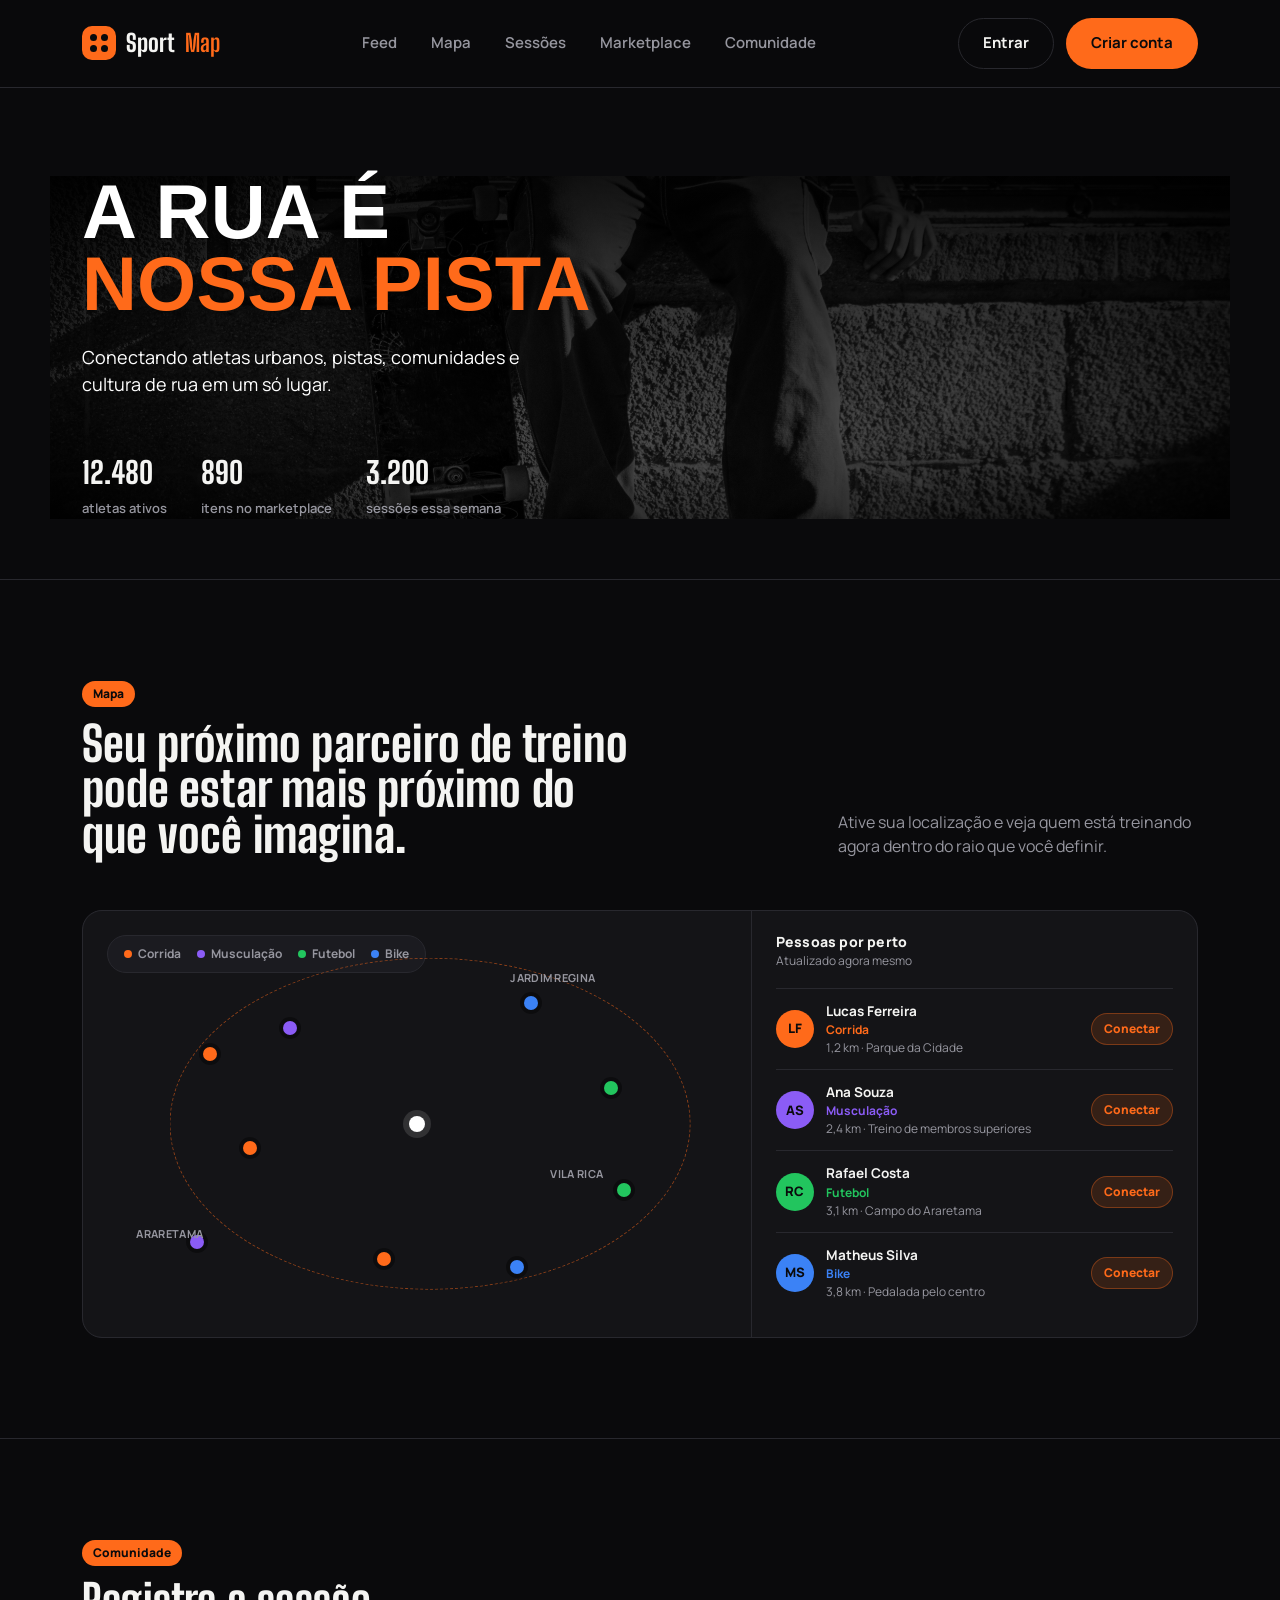
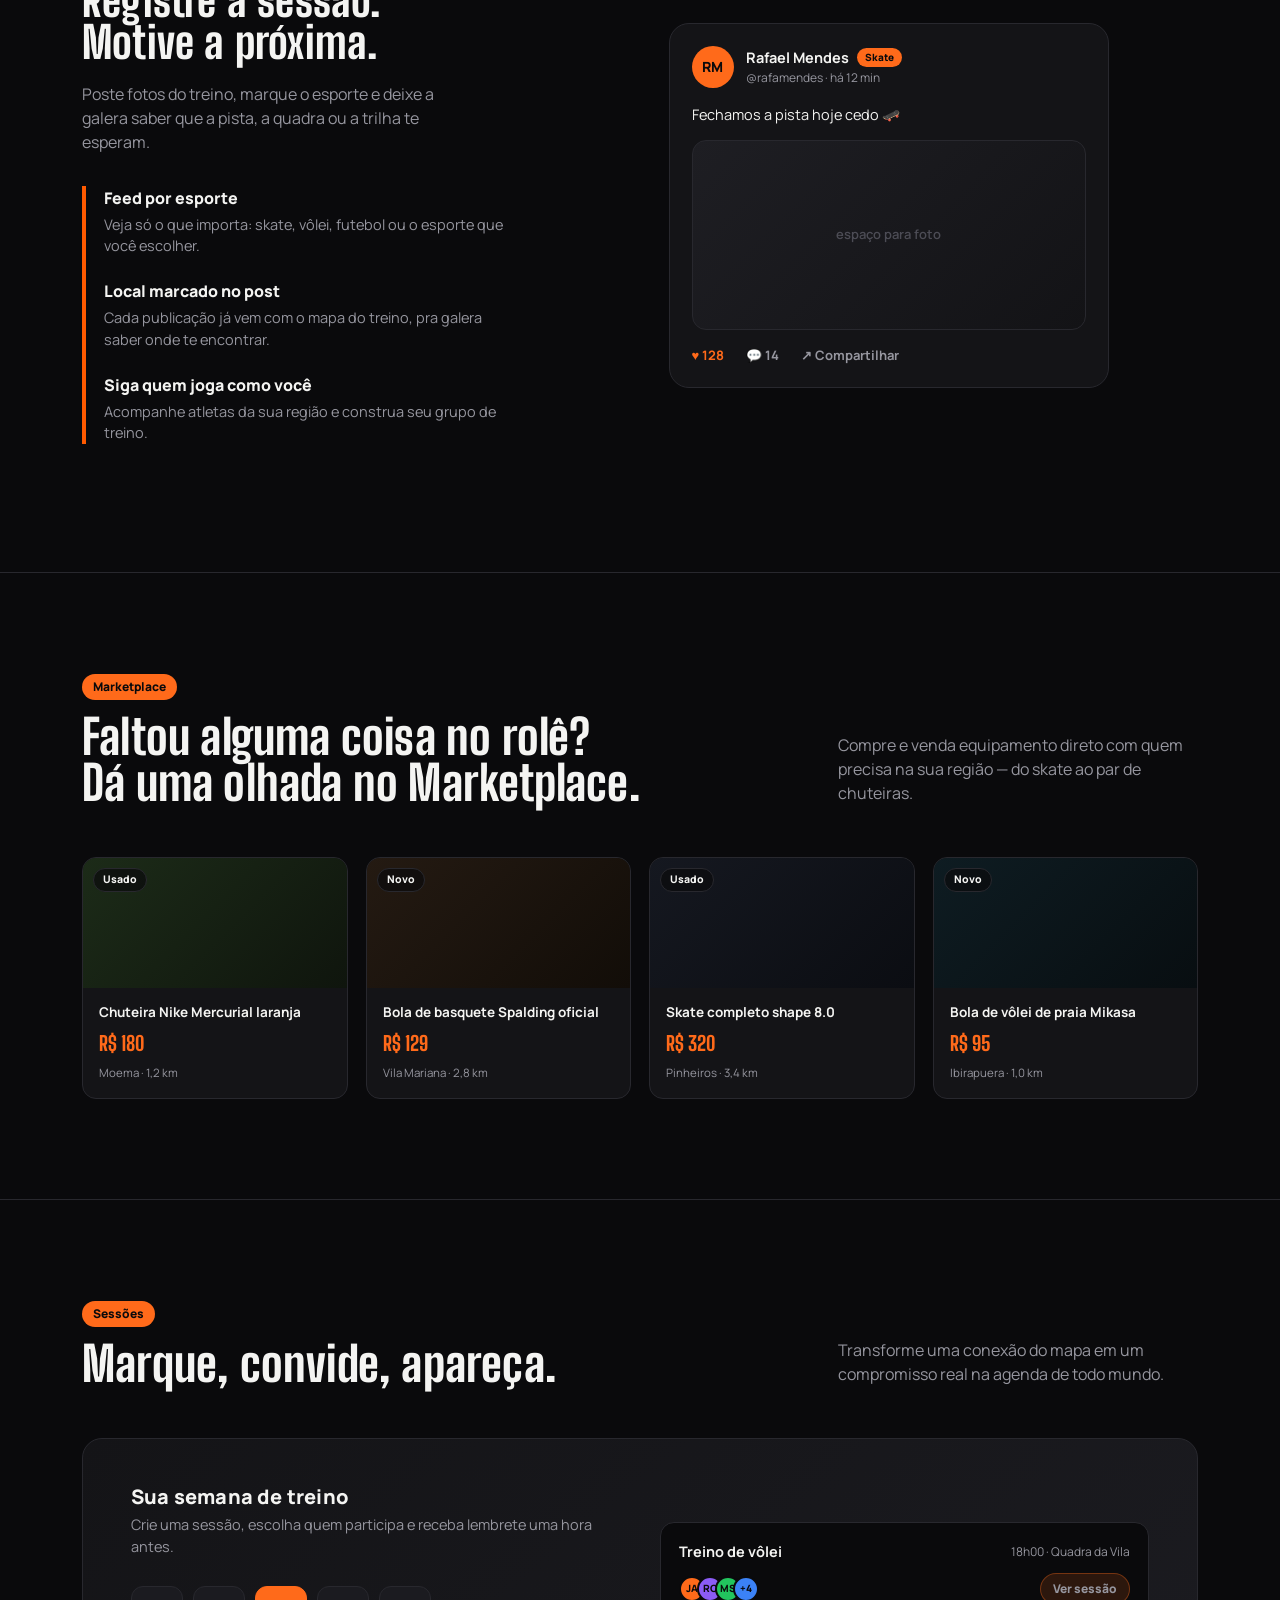
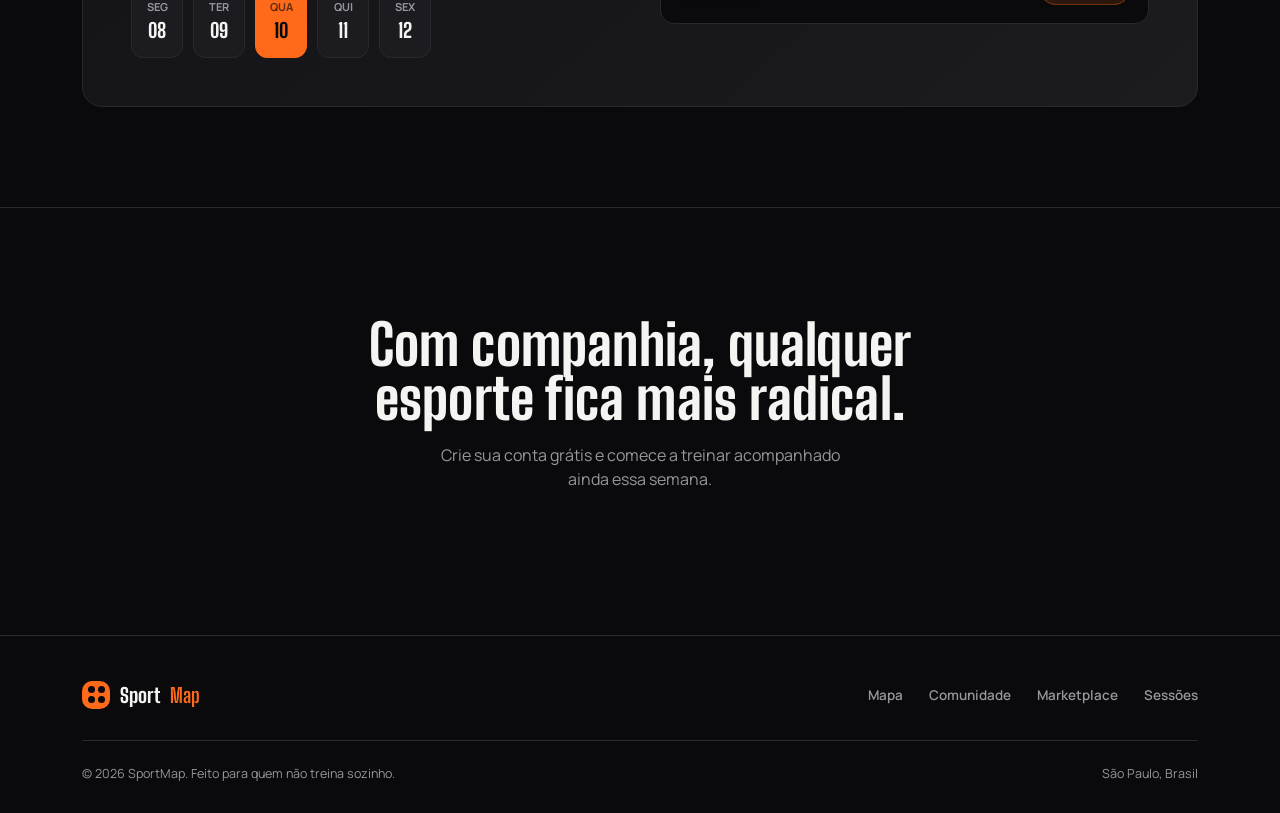
==== commit 52c99e9a: "cortexto" ====
--- a/index.html
+++ b/index.html
@@ -42,8 +42,8 @@
     <section class="hero">
         <div class="wrap2 hero-grid">
             <div>
-                <h1 class="fontona">A RUA É<br><em>NOSSA PISTA</em></h1>
-                <p class="lead">Conectando atletas urbanos, pistas, comunidades e cultura de rua em um só lugar.</p>
+                <h1 class="fontona" style="color: #ffffff;">A RUA É<br><em>NOSSA PISTA</em></h1>
+<p class="lead" style="color: #ffffff;">Conectando atletas urbanos, pistas, comunidades e cultura de rua em um só lugar.</p>
                 
                 <div class="hero-stats">
                     <div class="stat"><b>12.480</b><span>atletas ativos</span></div>
@@ -331,6 +331,14 @@
 
 
     <script src="js/btnsHome.js"></script>
+    <script src="js/login.js"></script>
+    <script src="js/modalComunidadeBtn.js"></script>
+    <script src="js/script.js"></script>
+    <script src="Views/Comunidade.js"></script>
+    <script src="Views/feed.js"></script>
+    <script src="Views/Mapa.js"></script>
+    <script src="Views/Marketplace.js"></script>
+    <script src="Views/Mensagens.js"></script>
 
 </body>
 </html>
